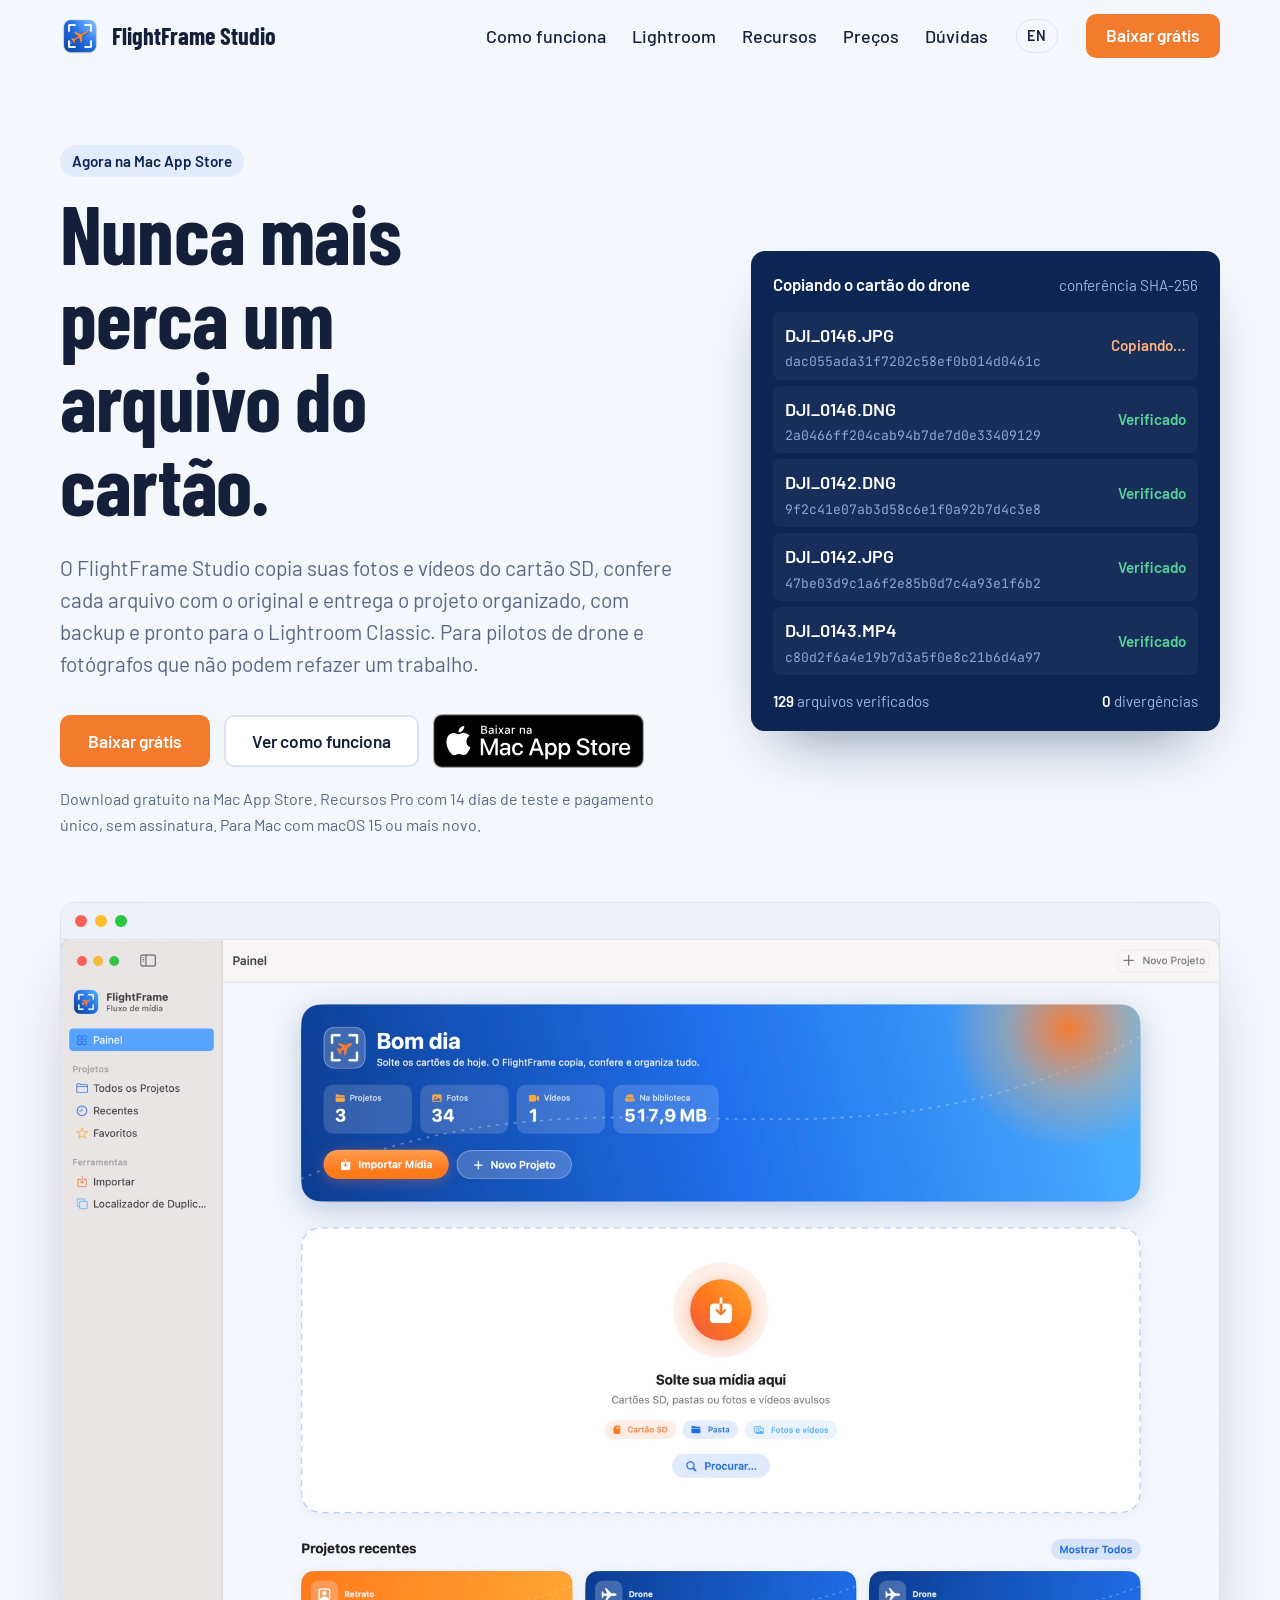
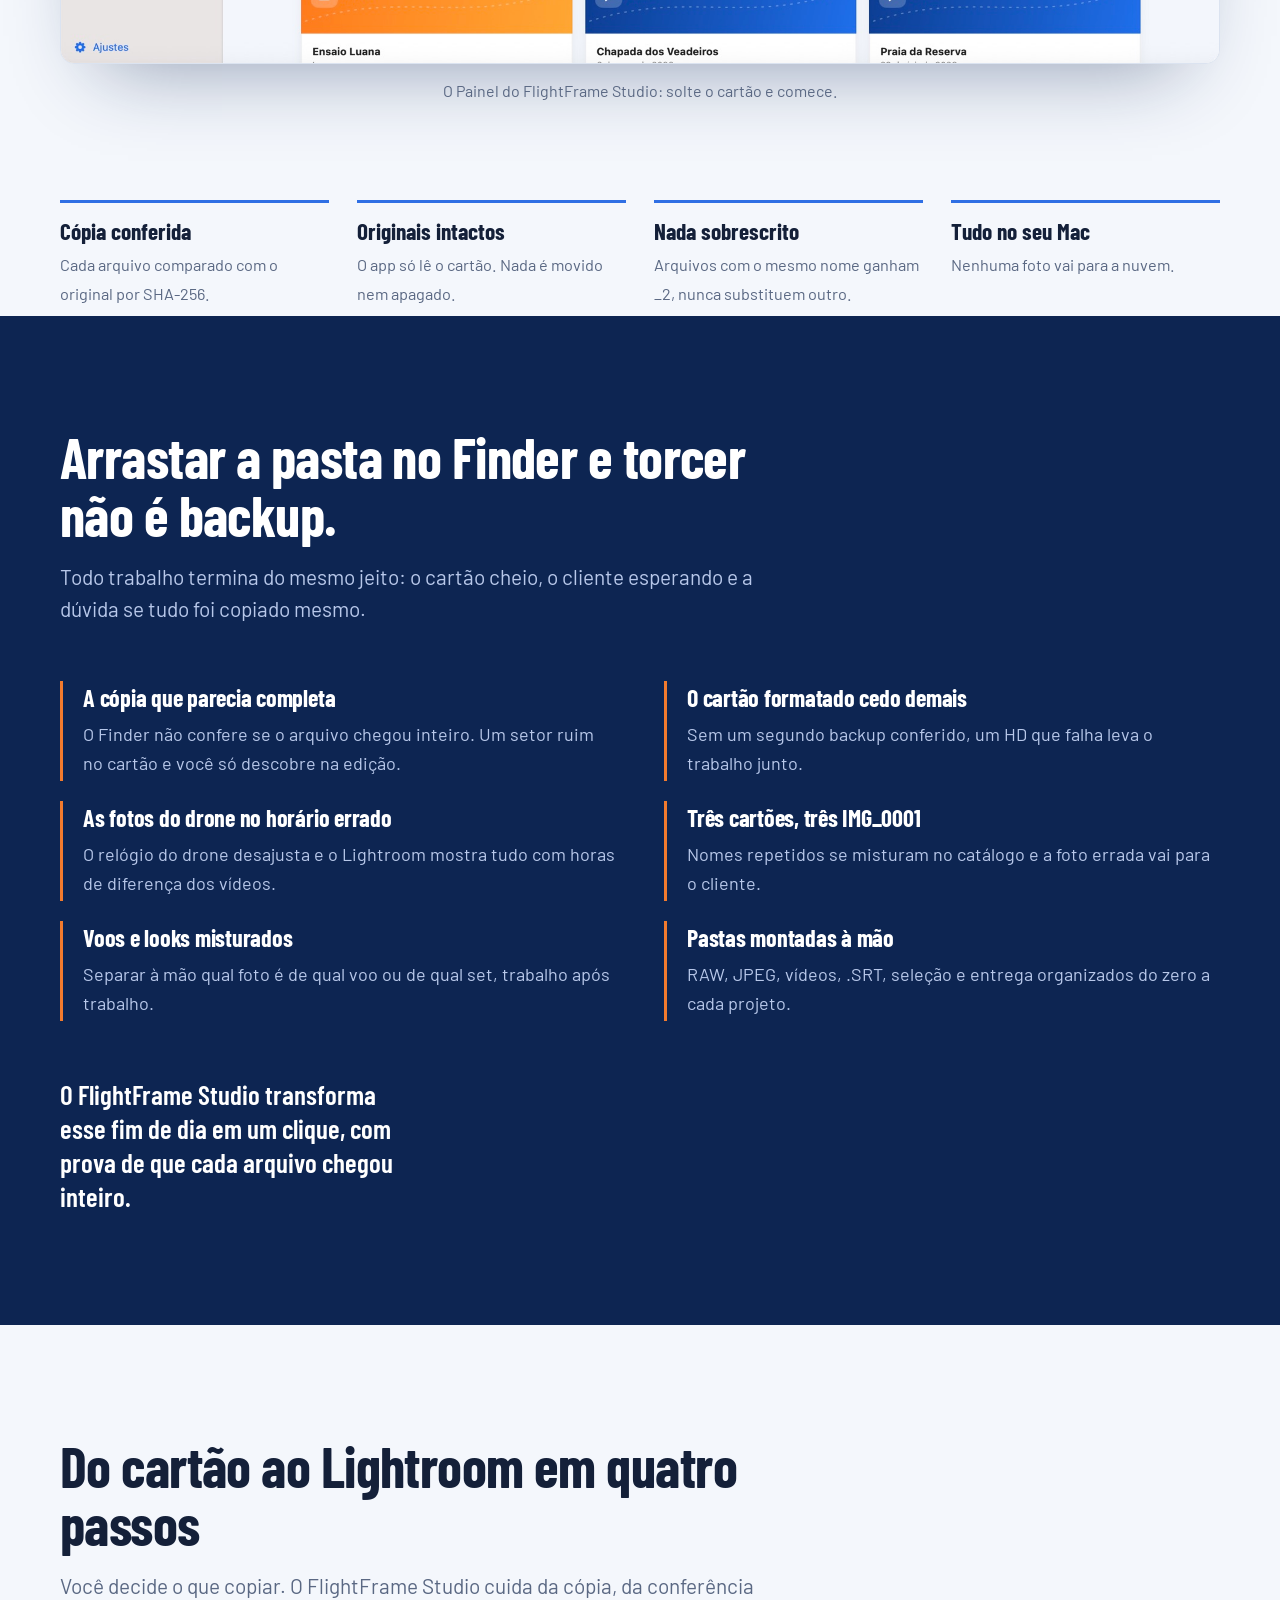
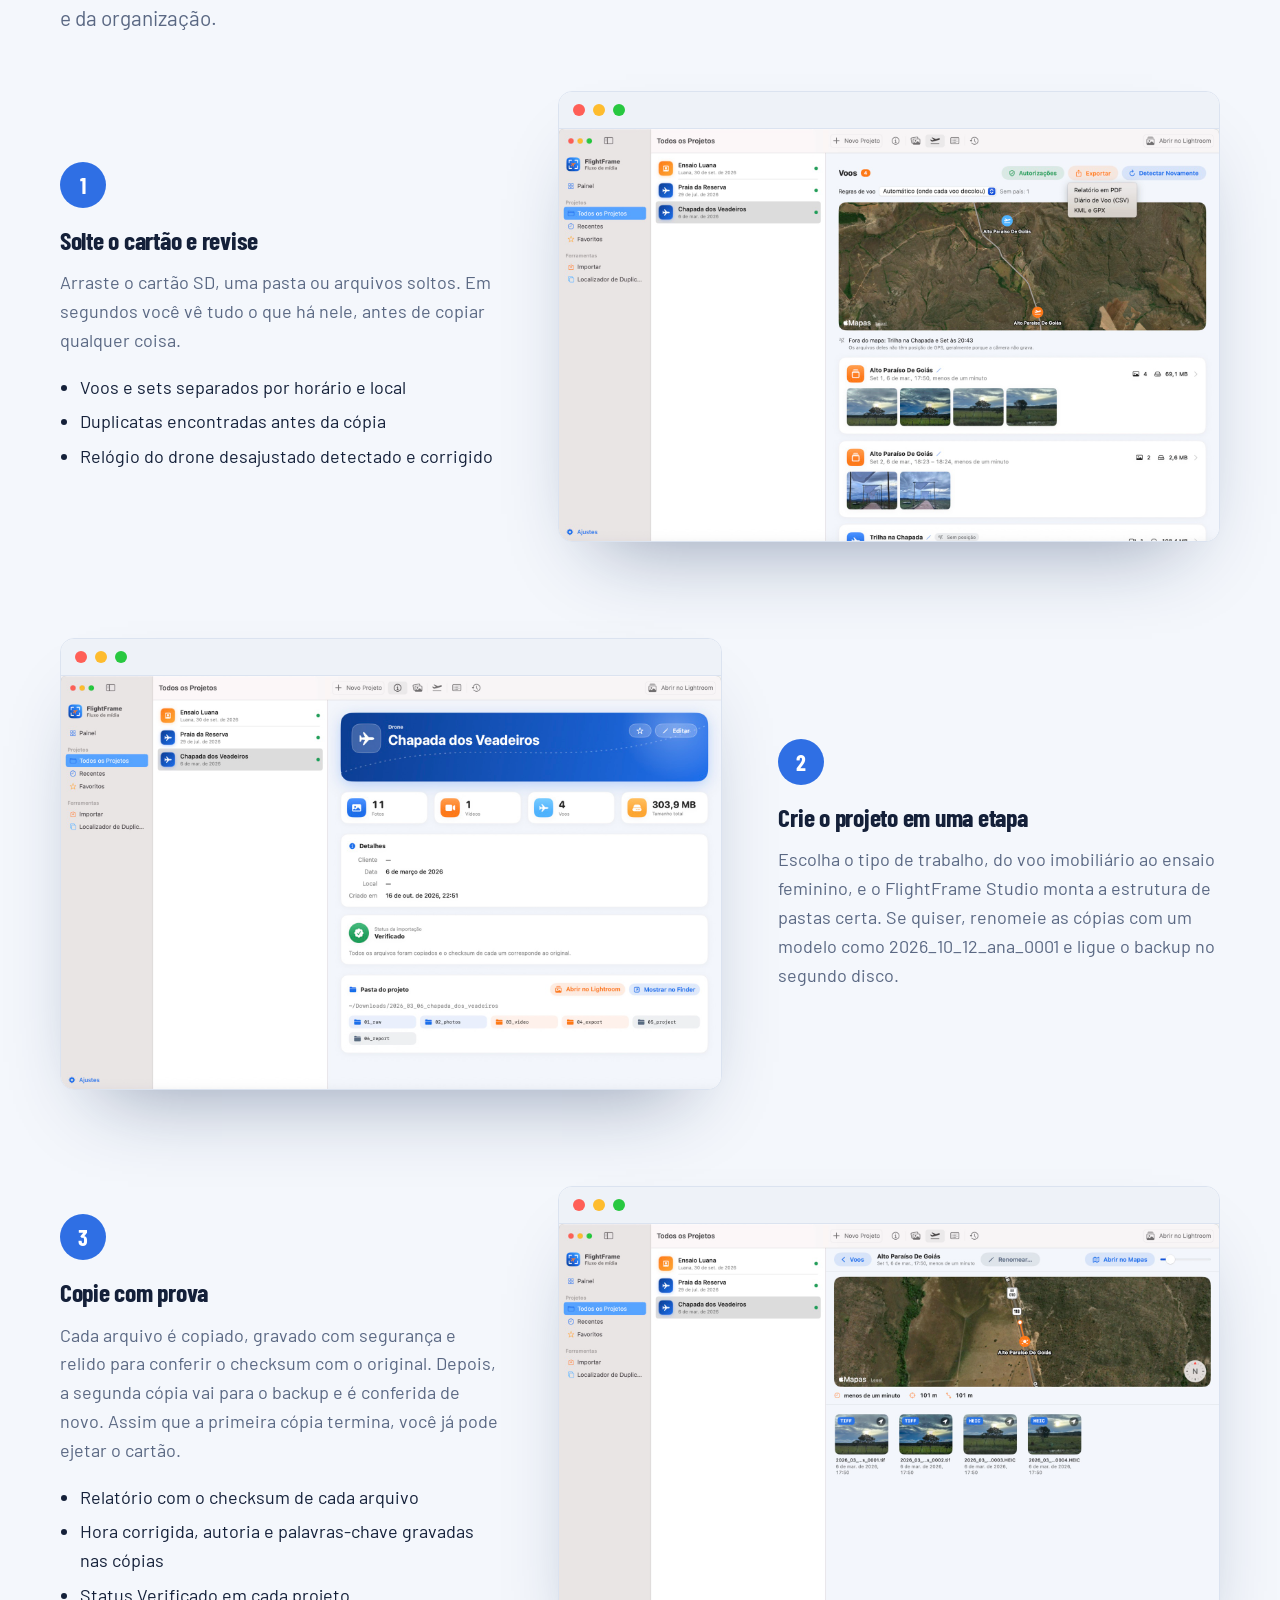
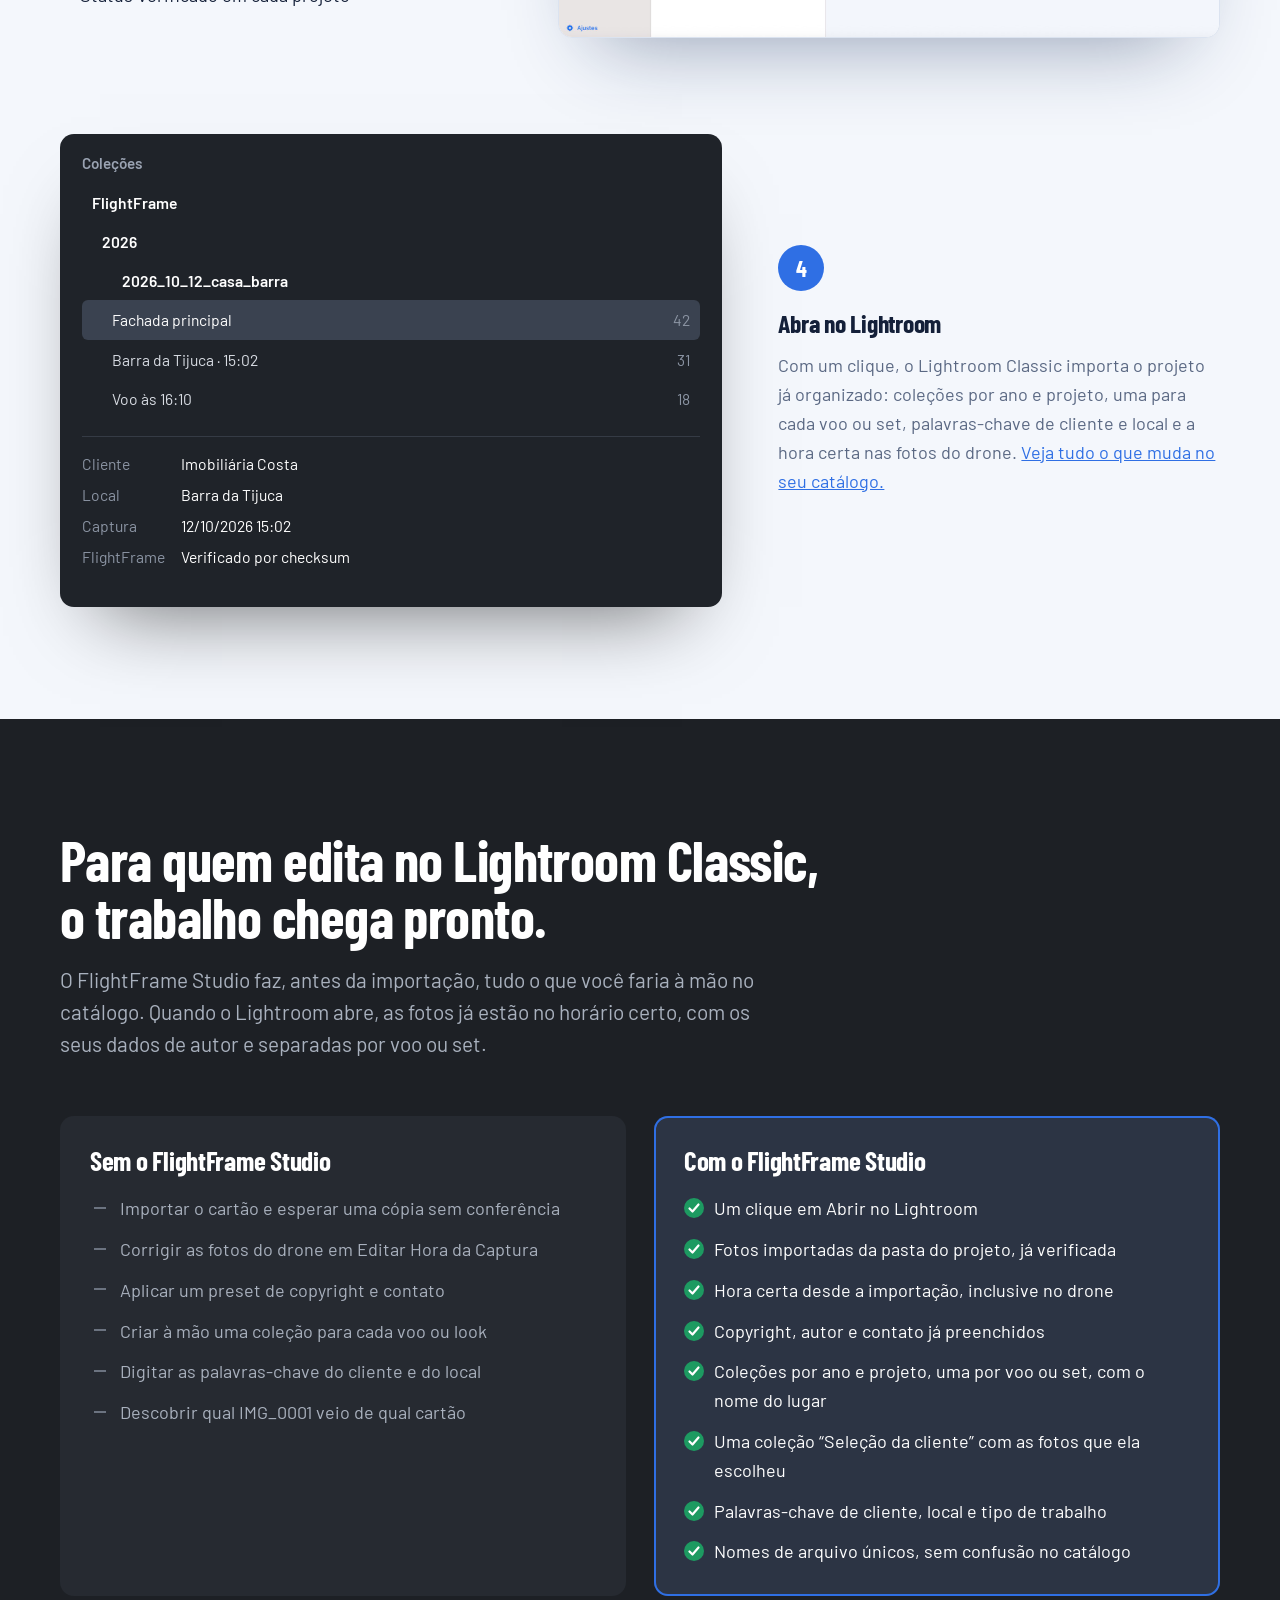
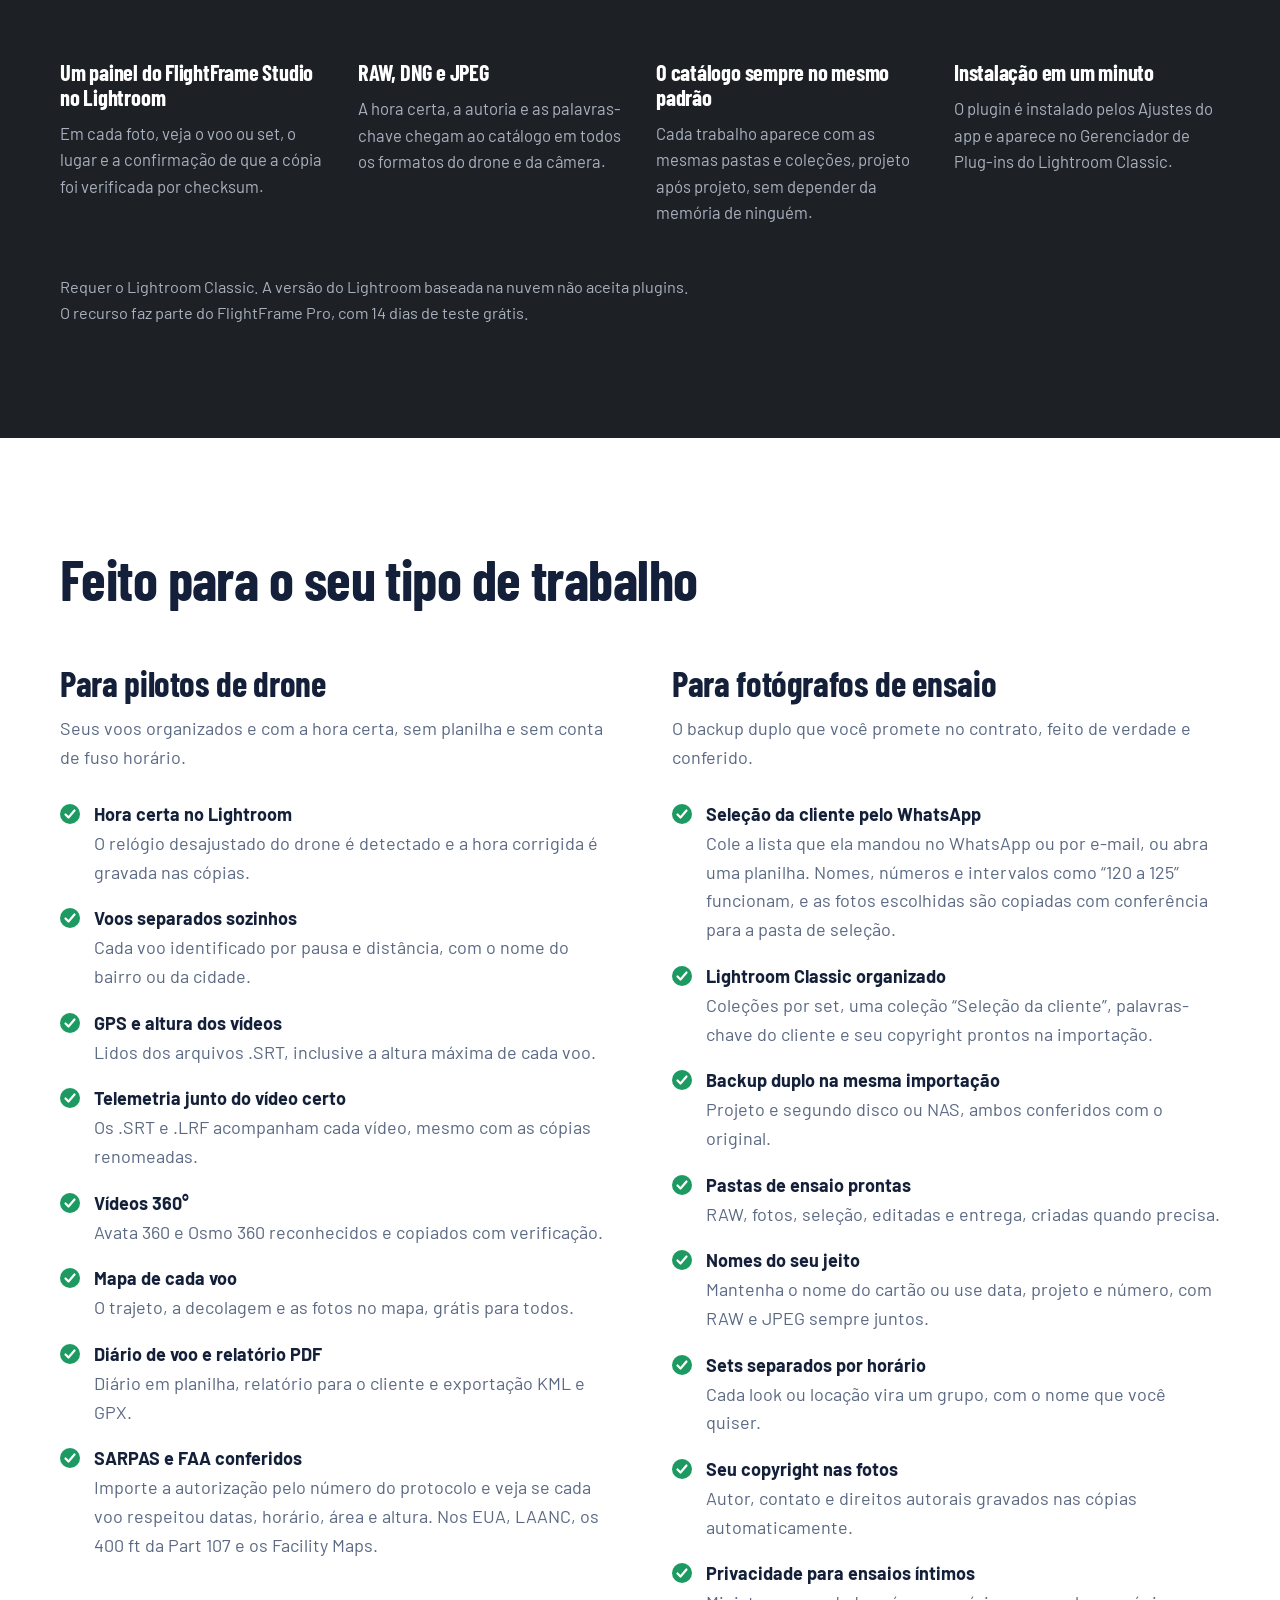
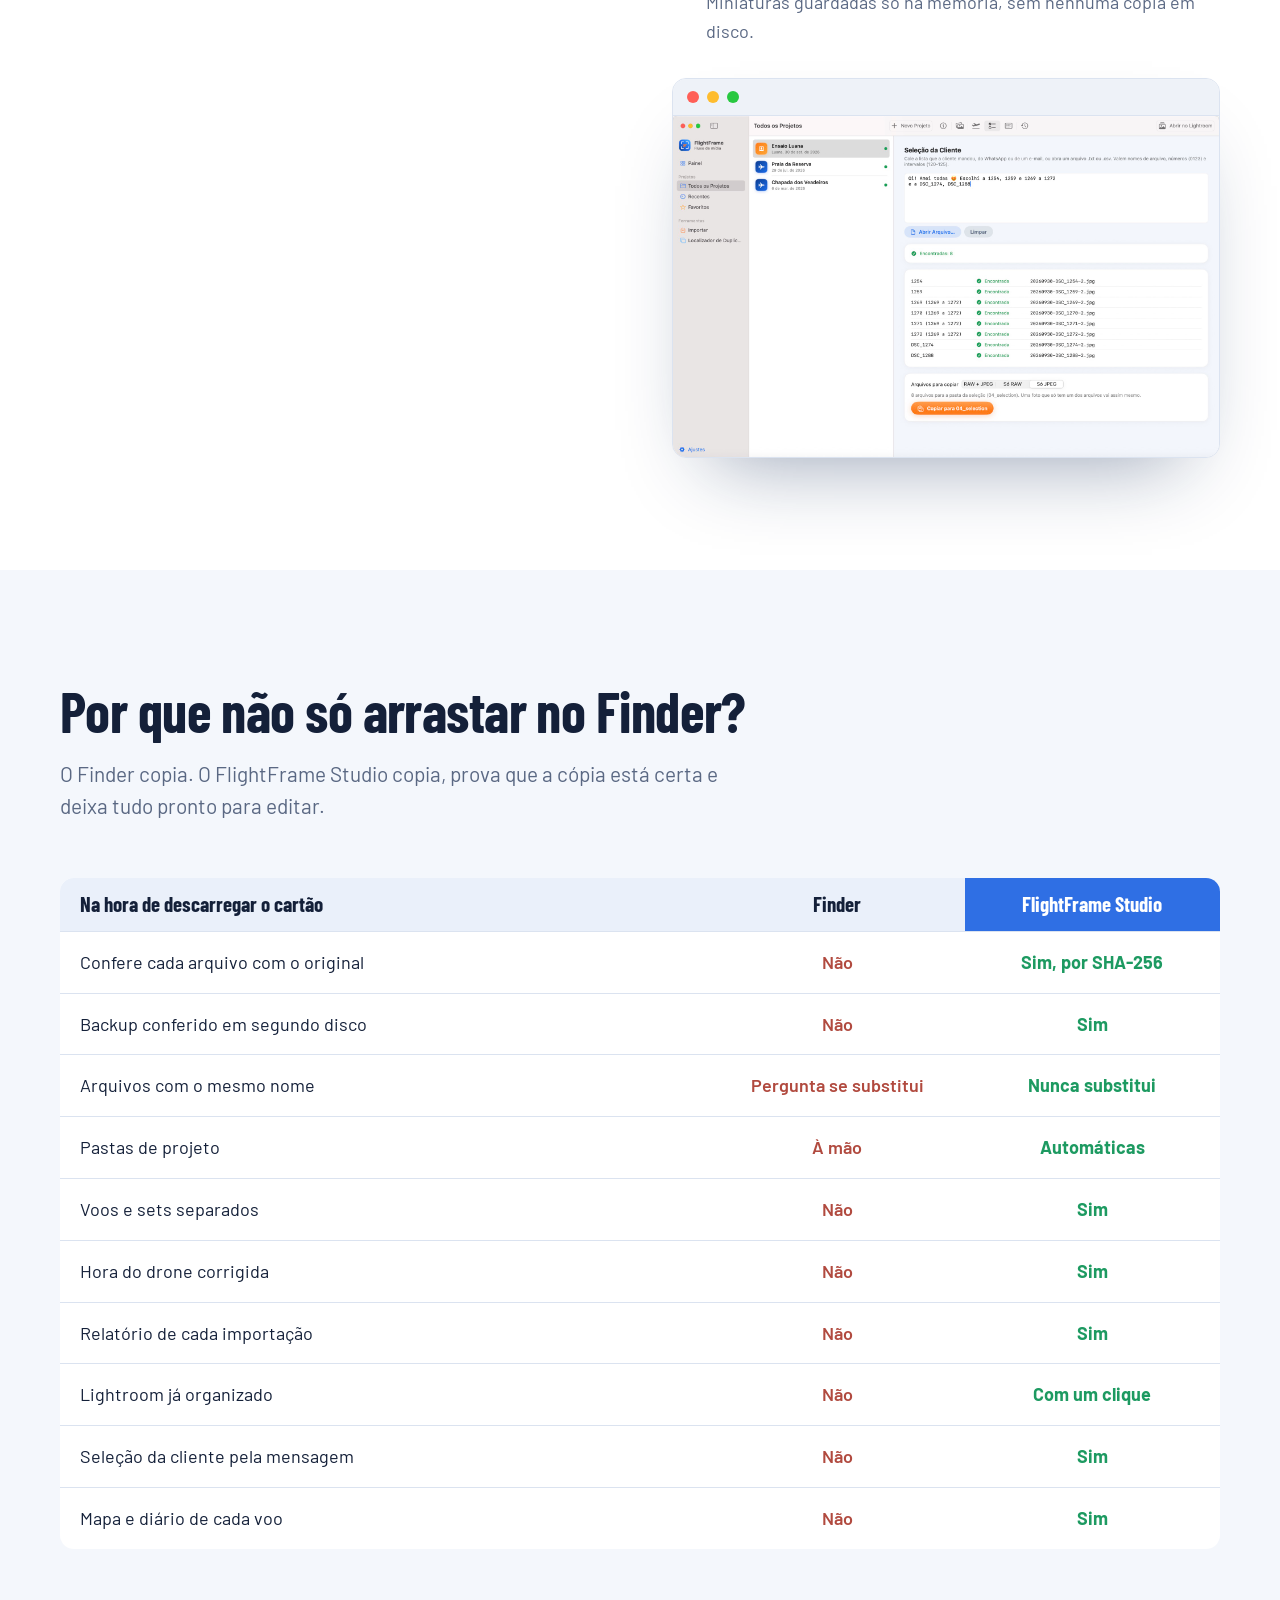
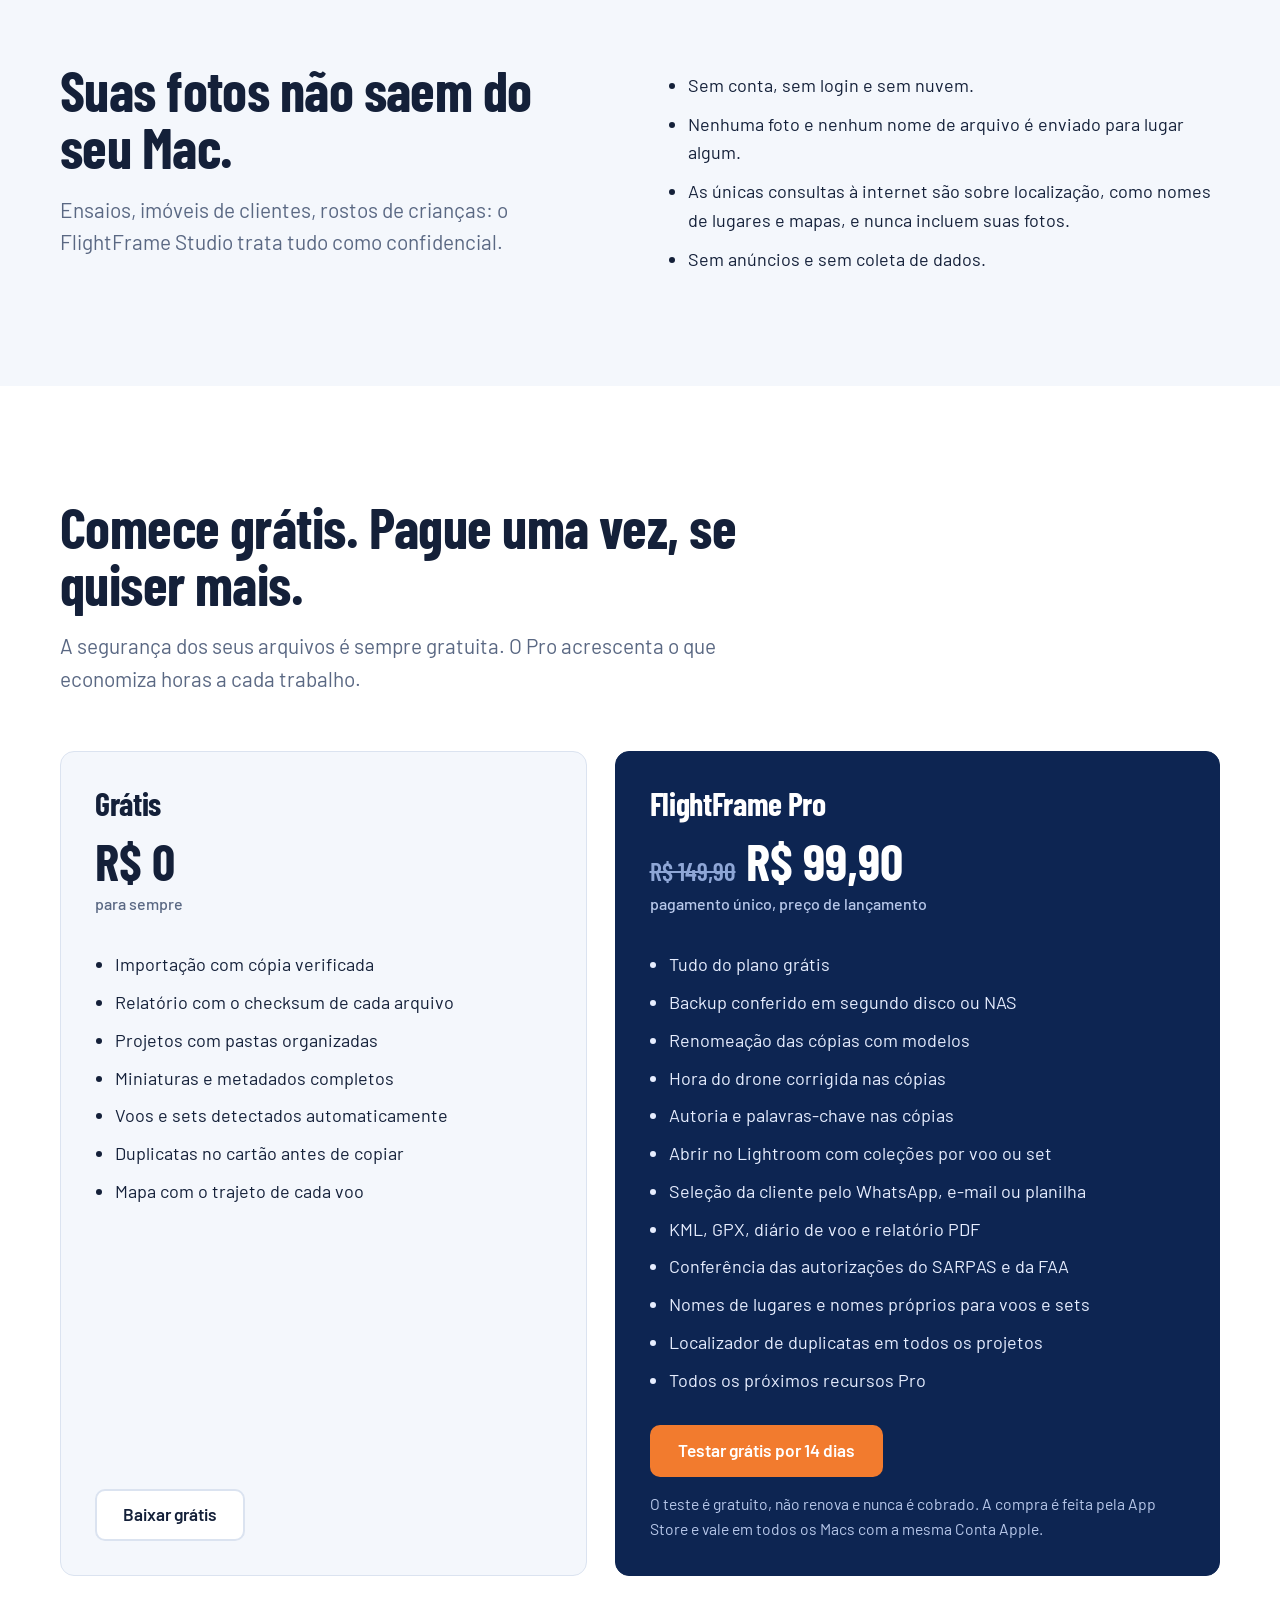
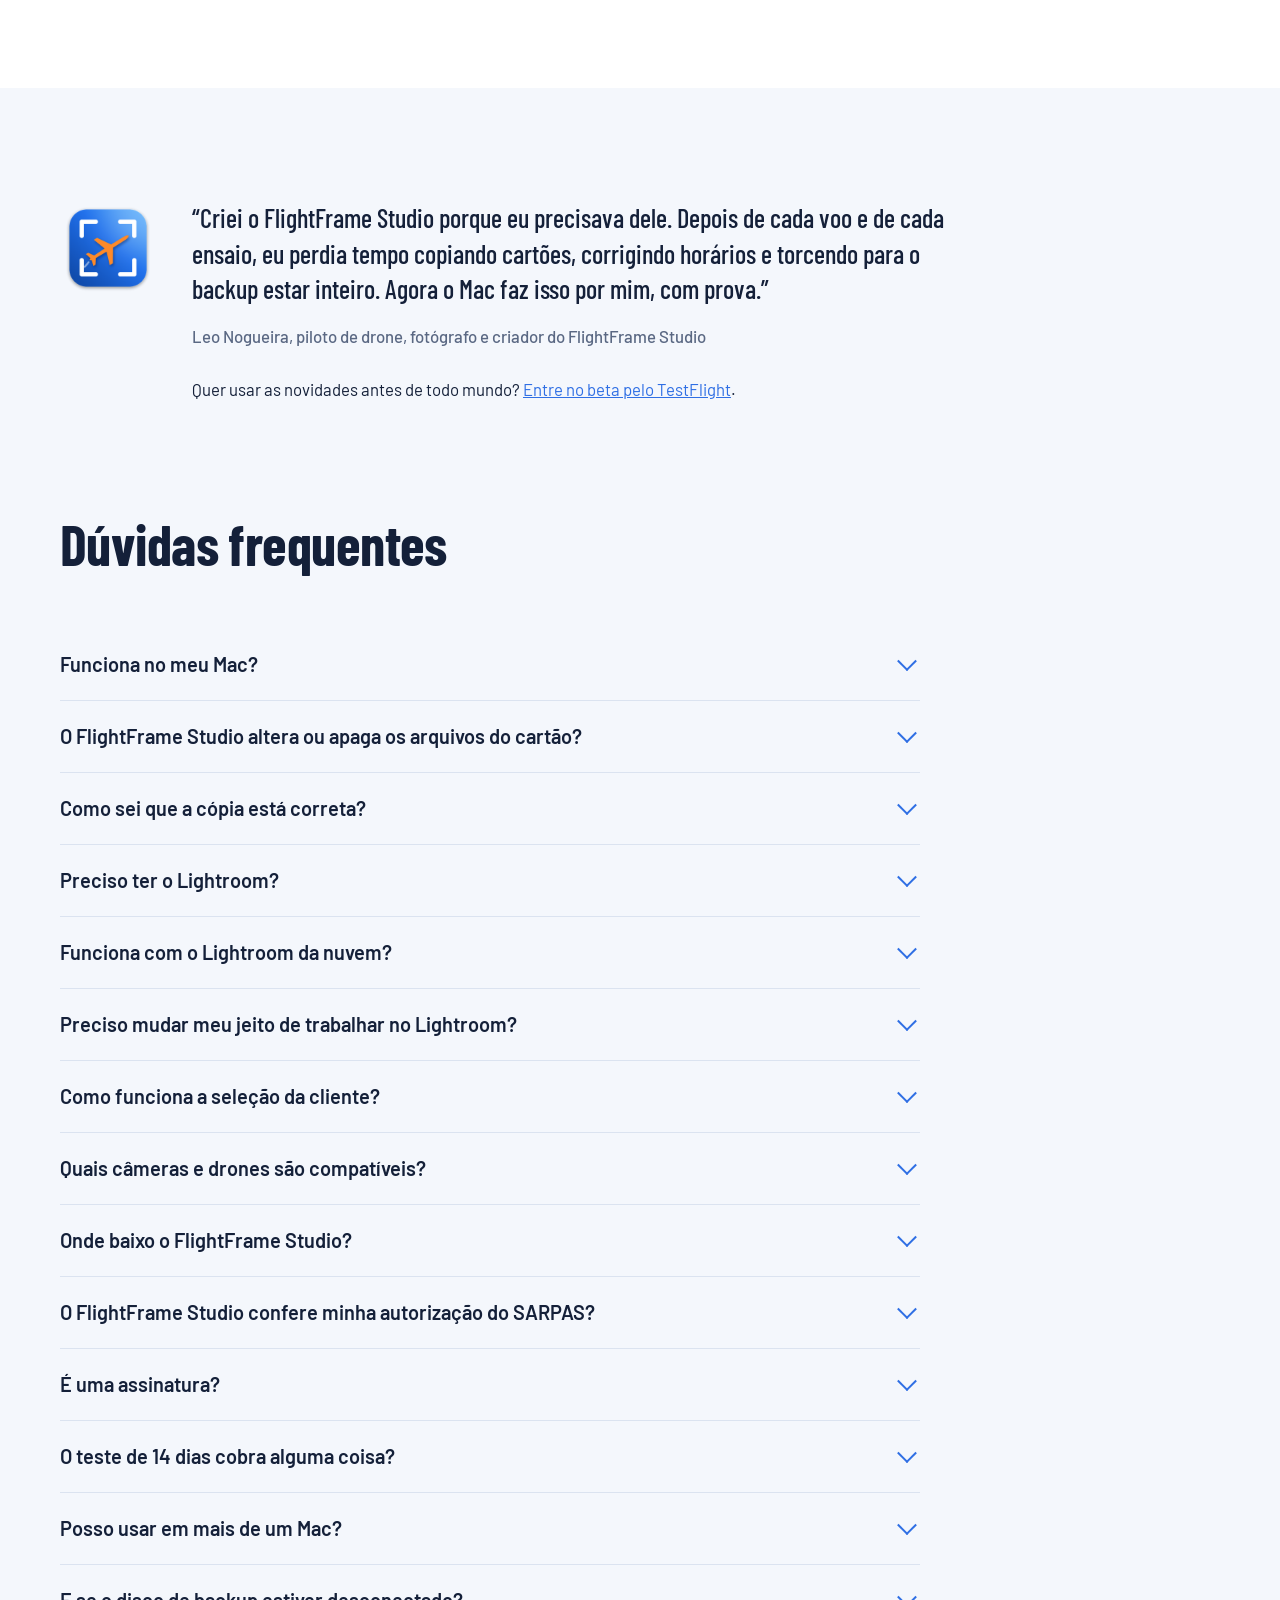
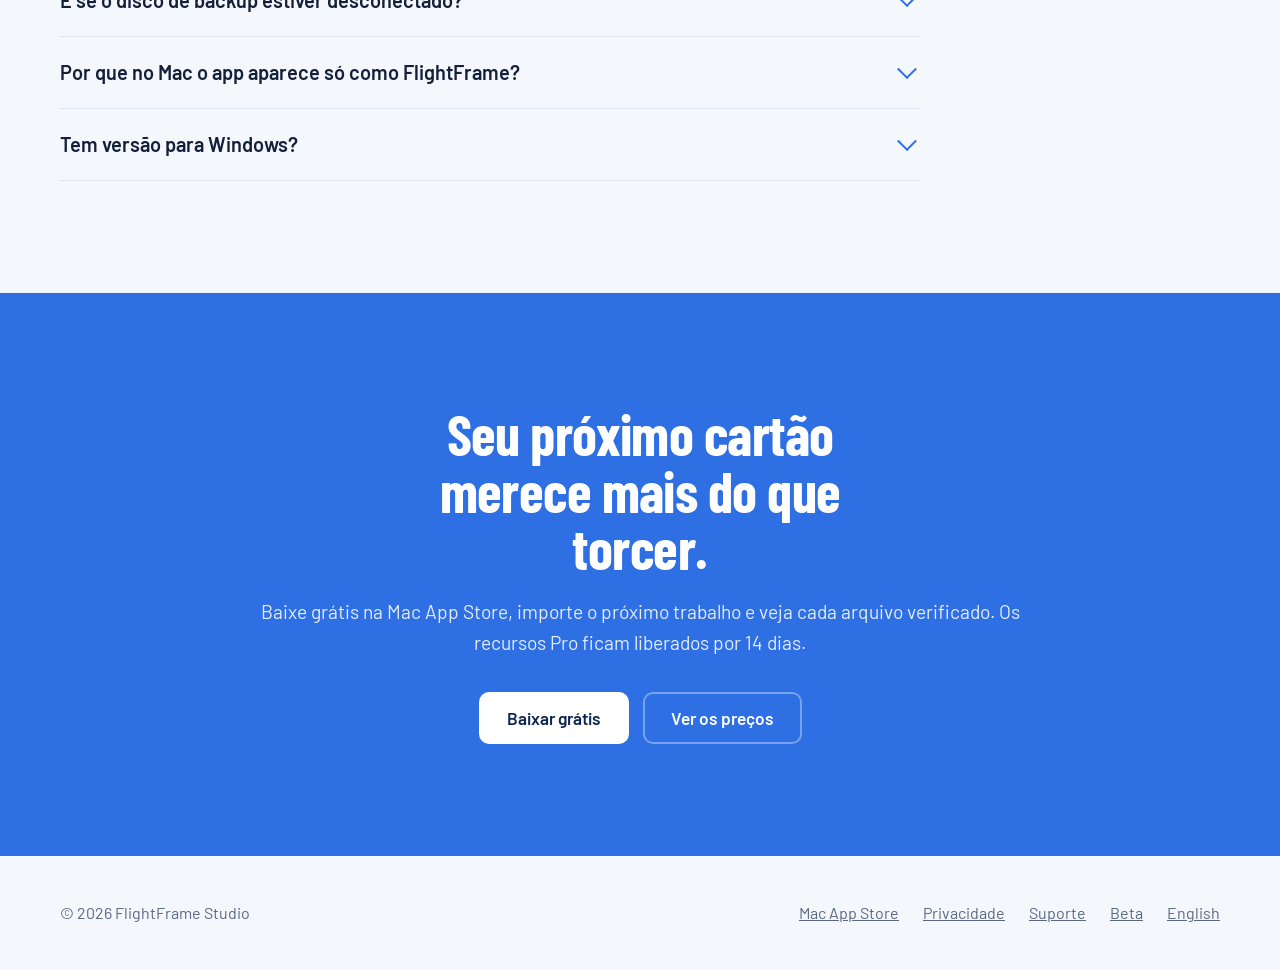
==== index.html @ f25d16b1 "Report App Store link clicks as a Google Ads conversion Co-Authored-By: Claude Opus 5.5 <noreply@ant" ====
<!doctype html>
<html lang="pt-BR">
<head>
<!-- Google tag (gtag.js) -->
<script async src="https://www.googletagmanager.com/gtag/js?id=AW-18549963218"></script>
<script>
  window.dataLayer = window.dataLayer || [];
  function gtag(){dataLayer.push(arguments);}
  gtag('js', new Date());

  gtag('config', 'AW-18549963218');
</script>
<script>
  // Google Ads conversion "App Store click - FlightFrame": any click on a Mac App Store link.
  // Navigation waits for the event (at most 1 s), so a blocked tag never breaks the link.
  document.addEventListener('click', function (event) {
    var link = event.target.closest && event.target.closest('a[href*="apps.apple.com"]');
    if (!link) return;
    var newTab = event.metaKey || event.ctrlKey || event.shiftKey || event.altKey || link.target === '_blank';
    var gone = false;
    function go() { if (!gone) { gone = true; window.location = link.href; } }
    gtag('event', 'conversion', {
      'send_to': 'AW-18549963218/HikiCJOxvbEdENLzp41F',
      'value': 1.0,
      'currency': 'BRL',
      'transport_type': 'beacon',
      'event_callback': newTab ? undefined : go
    });
    if (newTab) return;
    event.preventDefault();
    setTimeout(go, 1000);
  });
</script>
<meta charset="utf-8">
<meta name="viewport" content="width=device-width, initial-scale=1, viewport-fit=cover">
<title>FlightFrame Studio: cópia verificada do cartão SD para Mac</title>
<meta name="description" content="Copie o cartão do drone ou da câmera com cada arquivo conferido por checksum, backup em segundo disco e projeto organizado para o Lightroom. App para Mac, grátis na Mac App Store.">
<link rel="canonical" href="https://flightframe.ravendronevideos.com.br/">
<link rel="alternate" hreflang="pt-BR" href="https://flightframe.ravendronevideos.com.br/">
<link rel="alternate" hreflang="en" href="https://flightframe.ravendronevideos.com.br/en/">
<link rel="alternate" hreflang="x-default" href="https://flightframe.ravendronevideos.com.br/en/">
<link rel="icon" type="image/png" href="assets/favicon.png">
<link rel="apple-touch-icon" href="assets/apple-touch-icon.png">

<!-- Link previews (WhatsApp, Instagram, iMessage) -->
<meta property="og:type" content="website">
<meta property="og:locale" content="pt_BR">
<meta property="og:locale:alternate" content="en_US">
<meta property="og:site_name" content="FlightFrame Studio">
<meta property="og:title" content="FlightFrame Studio: do cartão ao projeto, com cada arquivo verificado">
<meta property="og:description" content="Cópia conferida por checksum, backup em segundo disco, voos e sets organizados. Agora na Mac App Store.">
<meta property="og:url" content="https://flightframe.ravendronevideos.com.br/">
<meta property="og:image" content="https://flightframe.ravendronevideos.com.br/assets/og-image.jpg">
<meta property="og:image:width" content="1200">
<meta property="og:image:height" content="630">
<meta name="twitter:card" content="summary_large_image">

<link rel="preconnect" href="https://fonts.googleapis.com">
<link rel="preconnect" href="https://fonts.gstatic.com" crossorigin>
<link href="https://fonts.googleapis.com/css2?family=Barlow+Condensed:wght@600;700&family=Barlow:wght@400;500;600&family=JetBrains+Mono:wght@400&display=swap" rel="stylesheet">
<link rel="stylesheet" href="styles.css">
<script type="application/ld+json">
{
  "@context": "https://schema.org",
  "@type": "SoftwareApplication",
  "name": "FlightFrame Studio",
  "operatingSystem": "macOS 15 ou mais novo",
  "applicationCategory": "PhotographyApplication",
  "description": "Cópia verificada do cartão SD para Mac, com backup conferido e projeto organizado para o Lightroom Classic.",
  "url": "https://flightframe.ravendronevideos.com.br/",
  "downloadUrl": "https://apps.apple.com/app/flightframe-studio/id6822035026",
  "image": "https://flightframe.ravendronevideos.com.br/assets/icon.png",
  "inLanguage": "pt-BR",
  "offers": { "@type": "Offer", "price": "0", "priceCurrency": "BRL" }
}
</script>
</head>
<body>

<header class="site-header" id="top">
  <div class="wrap">
    <a class="brand" href="#top" aria-label="FlightFrame Studio, início">
      <img src="assets/icon.png" alt="" width="40" height="40">
      <span>FlightFrame Studio</span>
    </a>
    <nav class="site-nav" aria-label="Seções">
      <a href="#como-funciona">Como funciona</a>
      <a href="#lightroom">Lightroom</a>
      <a href="#recursos">Recursos</a>
      <a href="#precos">Preços</a>
      <a href="#duvidas">Dúvidas</a>
    </nav>
    <a class="lang-link" href="en/" hreflang="en" lang="en" title="View in English">EN</a>
    <a class="btn btn-primary" href="https://apps.apple.com/app/flightframe-studio/id6822035026">Baixar grátis</a>
  </div>
</header>

<main>

  <!-- Hero -->
  <section class="hero">
    <div class="wrap">
      <div class="hero-grid">
        <div>
          <p class="eyebrow">Agora na Mac App Store</p>
          <h1>Nunca mais perca um arquivo do cartão.</h1>
          <p class="lede">O FlightFrame Studio copia suas fotos e vídeos do cartão SD, confere cada arquivo com o original e entrega o projeto organizado, com backup e pronto para o Lightroom Classic. Para pilotos de drone e fotógrafos que não podem refazer um trabalho.</p>
          <div class="hero-actions">
            <a class="btn btn-primary" href="https://apps.apple.com/app/flightframe-studio/id6822035026">Baixar grátis</a>
            <a class="btn btn-quiet" href="#como-funciona">Ver como funciona</a>
            <a class="badge-slot" href="https://apps.apple.com/app/flightframe-studio/id6822035026">
              <img src="assets/mac-app-store-badge.svg" alt="Baixar na Mac App Store" onerror="this.parentElement.hidden = true">
            </a>
          </div>
          <p class="hero-terms">Download gratuito na Mac App Store. Recursos Pro com 14 dias de teste e pagamento único, sem assinatura. Para Mac com macOS 15 ou mais novo.</p>
        </div>

        <div class="verify-log" aria-label="Exemplo de cópia verificada">
          <div class="verify-log-head">
            <strong>Copiando o cartão do drone</strong>
            <span>conferência SHA-256</span>
          </div>
          <ul class="verify-rows" id="verify-rows">
            <li><span class="file">DJI_0142.DNG</span><span class="hash">9f2c41e07ab3d58c6e1f0a92b7d4c3e8</span><span class="state ok">Verificado</span></li>
            <li><span class="file">DJI_0142.JPG</span><span class="hash">47be03d9c1a6f2e85b0d7c4a93e1f6b2</span><span class="state ok">Verificado</span></li>
            <li><span class="file">DJI_0143.MP4</span><span class="hash">c80d2f6a4e19b7d3a5f0e8c21b6d4a97</span><span class="state ok">Verificado</span></li>
            <li><span class="file">DJI_0143.SRT</span><span class="hash">1e7a9c3f5b08d2e64c1a7f9b3d5e0c28</span><span class="state ok">Verificado</span></li>
            <li><span class="file">DJI_0144.DNG</span><span class="hash">b5f3e1a8c7d2094f6e3b1a5c8d7f2e04</span><span class="state ok">Verificado</span></li>
          </ul>
          <div class="verify-foot">
            <span><b id="verify-count">128</b> arquivos verificados</span>
            <span><b>0</b> divergências</span>
          </div>
        </div>
      </div>

      <figure class="hero-shot">
        <div class="window">
          <div class="window-bar" aria-hidden="true"><i></i><i></i><i></i></div>
          <img src="assets/screen-dashboard.jpg" width="1920" height="1200" alt="Painel do FlightFrame Studio com a área para soltar o cartão e os projetos recentes verificados">
        </div>
        <figcaption class="shot-caption">O Painel do FlightFrame Studio: solte o cartão e comece.</figcaption>
      </figure>
    </div>
  </section>

  <!-- Promises -->
  <section class="promises" aria-label="Garantias">
    <div class="wrap">
      <ul class="promise-list">
        <li><strong>Cópia conferida</strong><span>Cada arquivo comparado com o original por SHA-256.</span></li>
        <li><strong>Originais intactos</strong><span>O app só lê o cartão. Nada é movido nem apagado.</span></li>
        <li><strong>Nada sobrescrito</strong><span>Arquivos com o mesmo nome ganham _2, nunca substituem outro.</span></li>
        <li><strong>Tudo no seu Mac</strong><span>Nenhuma foto vai para a nuvem.</span></li>
      </ul>
    </div>
  </section>

  <!-- Problem -->
  <section class="section problem">
    <div class="wrap">
      <div class="section-head">
        <h2>Arrastar a pasta no Finder e torcer não é backup.</h2>
        <p class="lede">Todo trabalho termina do mesmo jeito: o cartão cheio, o cliente esperando e a dúvida se tudo foi copiado mesmo.</p>
      </div>
      <div class="pain-grid">
        <div class="pain"><h3>A cópia que parecia completa</h3><p>O Finder não confere se o arquivo chegou inteiro. Um setor ruim no cartão e você só descobre na edição.</p></div>
        <div class="pain"><h3>O cartão formatado cedo demais</h3><p>Sem um segundo backup conferido, um HD que falha leva o trabalho junto.</p></div>
        <div class="pain"><h3>As fotos do drone no horário errado</h3><p>O relógio do drone desajusta e o Lightroom mostra tudo com horas de diferença dos vídeos.</p></div>
        <div class="pain"><h3>Três cartões, três IMG_0001</h3><p>Nomes repetidos se misturam no catálogo e a foto errada vai para o cliente.</p></div>
        <div class="pain"><h3>Voos e looks misturados</h3><p>Separar à mão qual foto é de qual voo ou de qual set, trabalho após trabalho.</p></div>
        <div class="pain"><h3>Pastas montadas à mão</h3><p>RAW, JPEG, vídeos, .SRT, seleção e entrega organizados do zero a cada projeto.</p></div>
      </div>
      <p class="problem-close">O FlightFrame Studio transforma esse fim de dia em um clique, com prova de que cada arquivo chegou inteiro.</p>
    </div>
  </section>

  <!-- How it works -->
  <section class="section" id="como-funciona">
    <div class="wrap">
      <div class="section-head">
        <h2>Do cartão ao Lightroom em quatro passos</h2>
        <p class="lede">Você decide o que copiar. O FlightFrame Studio cuida da cópia, da conferência e da organização.</p>
      </div>

      <div class="steps">
        <article class="step">
          <div class="step-text">
            <span class="step-num" aria-hidden="true">1</span>
            <h3>Solte o cartão e revise</h3>
            <p>Arraste o cartão SD, uma pasta ou arquivos soltos. Em segundos você vê tudo o que há nele, antes de copiar qualquer coisa.</p>
            <ul>
              <li>Voos e sets separados por horário e local</li>
              <li>Duplicatas encontradas antes da cópia</li>
              <li>Relógio do drone desajustado detectado e corrigido</li>
            </ul>
          </div>
          <div class="window">
            <div class="window-bar" aria-hidden="true"><i></i><i></i><i></i></div>
            <img src="assets/screen-flights.jpg" width="1920" height="1200" loading="lazy" alt="Os voos de um projeto de drone no mapa, cada um com o nome do lugar da decolagem">
          </div>
        </article>

        <article class="step">
          <div class="step-text">
            <span class="step-num" aria-hidden="true">2</span>
            <h3>Crie o projeto em uma etapa</h3>
            <p>Escolha o tipo de trabalho, do voo imobiliário ao ensaio feminino, e o FlightFrame Studio monta a estrutura de pastas certa. Se quiser, renomeie as cópias com um modelo como 2026_10_12_ana_0001 e ligue o backup no segundo disco.</p>
          </div>
          <div class="window">
            <div class="window-bar" aria-hidden="true"><i></i><i></i><i></i></div>
            <img src="assets/screen-project.jpg" width="1920" height="1200" loading="lazy" alt="Projeto com status Verificado e as pastas criadas pelo FlightFrame Studio">
          </div>
        </article>

        <article class="step">
          <div class="step-text">
            <span class="step-num" aria-hidden="true">3</span>
            <h3>Copie com prova</h3>
            <p>Cada arquivo é copiado, gravado com segurança e relido para conferir o checksum com o original. Depois, a segunda cópia vai para o backup e é conferida de novo. Assim que a primeira cópia termina, você já pode ejetar o cartão.</p>
            <ul>
              <li>Relatório com o checksum de cada arquivo</li>
              <li>Hora corrigida, autoria e palavras-chave gravadas nas cópias</li>
              <li>Status Verificado em cada projeto</li>
            </ul>
          </div>
          <div class="window">
            <div class="window-bar" aria-hidden="true"><i></i><i></i><i></i></div>
            <img src="assets/screen-flight.jpg" width="1920" height="1200" loading="lazy" alt="Um voo com o trajeto no mapa e as fotos verificadas tiradas nele">
          </div>
        </article>

        <article class="step">
          <div class="step-text">
            <span class="step-num" aria-hidden="true">4</span>
            <h3>Abra no Lightroom</h3>
            <p>Com um clique, o Lightroom Classic importa o projeto já organizado: coleções por ano e projeto, uma para cada voo ou set, palavras-chave de cliente e local e a hora certa nas fotos do drone. <a href="#lightroom">Veja tudo o que muda no seu catálogo.</a></p>
          </div>
          <div class="lr-panel" role="img" aria-label="Ilustração das coleções criadas no Lightroom Classic">
            <h4>Coleções</h4>
            <ul class="lr-tree">
              <li class="set">FlightFrame</li>
              <li class="set" style="padding-left:20px">2026</li>
              <li class="set" style="padding-left:40px">2026_10_12_casa_barra</li>
              <li class="col active">Fachada principal <span>42</span></li>
              <li class="col">Barra da Tijuca · 15:02 <span>31</span></li>
              <li class="col">Voo às 16:10 <span>18</span></li>
            </ul>
            <dl class="lr-meta">
              <dt>Cliente</dt><dd>Imobiliária Costa</dd>
              <dt>Local</dt><dd>Barra da Tijuca</dd>
              <dt>Captura</dt><dd>12/10/2026 15:02</dd>
              <dt>FlightFrame</dt><dd>Verificado por checksum</dd>
            </dl>
          </div>
        </article>
      </div>
    </div>
  </section>

  <!-- Lightroom Classic -->
  <section class="section lightroom" id="lightroom">
    <div class="wrap">
      <div class="section-head">
        <h2>Para quem edita no Lightroom Classic, o trabalho chega pronto.</h2>
        <p class="lede">O FlightFrame Studio faz, antes da importação, tudo o que você faria à mão no catálogo. Quando o Lightroom abre, as fotos já estão no horário certo, com os seus dados de autor e separadas por voo ou set.</p>
      </div>

      <div class="ba-grid">
        <div class="ba-col before">
          <h3>Sem o FlightFrame Studio</h3>
          <ul>
            <li>Importar o cartão e esperar uma cópia sem conferência</li>
            <li>Corrigir as fotos do drone em Editar Hora da Captura</li>
            <li>Aplicar um preset de copyright e contato</li>
            <li>Criar à mão uma coleção para cada voo ou look</li>
            <li>Digitar as palavras-chave do cliente e do local</li>
            <li>Descobrir qual IMG_0001 veio de qual cartão</li>
          </ul>
        </div>
        <div class="ba-col after">
          <h3>Com o FlightFrame Studio</h3>
          <ul>
            <li>Um clique em Abrir no Lightroom</li>
            <li>Fotos importadas da pasta do projeto, já verificada</li>
            <li>Hora certa desde a importação, inclusive no drone</li>
            <li>Copyright, autor e contato já preenchidos</li>
            <li>Coleções por ano e projeto, uma por voo ou set, com o nome do lugar</li>
            <li>Uma coleção “Seleção da cliente” com as fotos que ela escolheu</li>
            <li>Palavras-chave de cliente, local e tipo de trabalho</li>
            <li>Nomes de arquivo únicos, sem confusão no catálogo</li>
          </ul>
        </div>
      </div>

      <div class="lr-benefits">
        <div>
          <h3>Um painel do FlightFrame Studio no Lightroom</h3>
          <p>Em cada foto, veja o voo ou set, o lugar e a confirmação de que a cópia foi verificada por checksum.</p>
        </div>
        <div>
          <h3>RAW, DNG e JPEG</h3>
          <p>A hora certa, a autoria e as palavras-chave chegam ao catálogo em todos os formatos do drone e da câmera.</p>
        </div>
        <div>
          <h3>O catálogo sempre no mesmo padrão</h3>
          <p>Cada trabalho aparece com as mesmas pastas e coleções, projeto após projeto, sem depender da memória de ninguém.</p>
        </div>
        <div>
          <h3>Instalação em um minuto</h3>
          <p>O plugin é instalado pelos Ajustes do app e aparece no Gerenciador de Plug-ins do Lightroom Classic.</p>
        </div>
      </div>
      <p class="lr-note">Requer o Lightroom Classic. A versão do Lightroom baseada na nuvem não aceita plugins. O recurso faz parte do FlightFrame Pro, com 14 dias de teste grátis.</p>
    </div>
  </section>

  <!-- Audiences -->
  <section class="section audiences" id="recursos">
    <div class="wrap">
      <div class="section-head">
        <h2>Feito para o seu tipo de trabalho</h2>
      </div>
      <div class="aud-grid">
        <div class="aud">
          <h3>Para pilotos de drone</h3>
          <p>Seus voos organizados e com a hora certa, sem planilha e sem conta de fuso horário.</p>
          <ul class="benefits">
            <li><strong>Hora certa no Lightroom</strong><span>O relógio desajustado do drone é detectado e a hora corrigida é gravada nas cópias.</span></li>
            <li><strong>Voos separados sozinhos</strong><span>Cada voo identificado por pausa e distância, com o nome do bairro ou da cidade.</span></li>
            <li><strong>GPS e altura dos vídeos</strong><span>Lidos dos arquivos .SRT, inclusive a altura máxima de cada voo.</span></li>
            <li><strong>Telemetria junto do vídeo certo</strong><span>Os .SRT e .LRF acompanham cada vídeo, mesmo com as cópias renomeadas.</span></li>
            <li><strong>Vídeos 360°</strong><span>Avata 360 e Osmo 360 reconhecidos e copiados com verificação.</span></li>
            <li><strong>Mapa de cada voo</strong><span>O trajeto, a decolagem e as fotos no mapa, grátis para todos.</span></li>
            <li><strong>Diário de voo e relatório PDF</strong><span>Diário em planilha, relatório para o cliente e exportação KML e GPX.</span></li>
            <li><strong>SARPAS e FAA conferidos</strong><span>Importe a autorização pelo número do protocolo e veja se cada voo respeitou datas, horário, área e altura. Nos EUA, LAANC, os 400 ft da Part 107 e os Facility Maps.</span></li>
          </ul>
        </div>
        <div class="aud">
          <h3>Para fotógrafos de ensaio</h3>
          <p>O backup duplo que você promete no contrato, feito de verdade e conferido.</p>
          <ul class="benefits">
            <li><strong>Seleção da cliente pelo WhatsApp</strong><span>Cole a lista que ela mandou no WhatsApp ou por e-mail, ou abra uma planilha. Nomes, números e intervalos como “120 a 125” funcionam, e as fotos escolhidas são copiadas com conferência para a pasta de seleção.</span></li>
            <li><strong>Lightroom Classic organizado</strong><span>Coleções por set, uma coleção “Seleção da cliente”, palavras-chave do cliente e seu copyright prontos na importação.</span></li>
            <li><strong>Backup duplo na mesma importação</strong><span>Projeto e segundo disco ou NAS, ambos conferidos com o original.</span></li>
            <li><strong>Pastas de ensaio prontas</strong><span>RAW, fotos, seleção, editadas e entrega, criadas quando precisa.</span></li>
            <li><strong>Nomes do seu jeito</strong><span>Mantenha o nome do cartão ou use data, projeto e número, com RAW e JPEG sempre juntos.</span></li>
            <li><strong>Sets separados por horário</strong><span>Cada look ou locação vira um grupo, com o nome que você quiser.</span></li>
            <li><strong>Seu copyright nas fotos</strong><span>Autor, contato e direitos autorais gravados nas cópias automaticamente.</span></li>
            <li><strong>Privacidade para ensaios íntimos</strong><span>Miniaturas guardadas só na memória, sem nenhuma cópia em disco.</span></li>
          </ul>
          <div class="window aud-shot">
            <div class="window-bar" aria-hidden="true"><i></i><i></i><i></i></div>
            <img src="assets/screen-selection.jpg" width="1920" height="1200" loading="lazy" alt="Seleção da cliente com a lista colada do WhatsApp e as fotos encontradas no ensaio">
          </div>
        </div>
      </div>
    </div>
  </section>

  <!-- Comparison -->
  <section class="section">
    <div class="wrap">
      <div class="section-head">
        <h2>Por que não só arrastar no Finder?</h2>
        <p class="lede">O Finder copia. O FlightFrame Studio copia, prova que a cópia está certa e deixa tudo pronto para editar.</p>
      </div>
      <div class="compare-wrap">
        <table class="compare">
          <thead>
            <tr><th scope="col">Na hora de descarregar o cartão</th><th scope="col">Finder</th><th scope="col">FlightFrame Studio</th></tr>
          </thead>
          <tbody>
            <tr><td>Confere cada arquivo com o original</td><td class="no">Não</td><td class="yes">Sim, por SHA-256</td></tr>
            <tr><td>Backup conferido em segundo disco</td><td class="no">Não</td><td class="yes">Sim</td></tr>
            <tr><td>Arquivos com o mesmo nome</td><td class="no">Pergunta se substitui</td><td class="yes">Nunca substitui</td></tr>
            <tr><td>Pastas de projeto</td><td class="no">À mão</td><td class="yes">Automáticas</td></tr>
            <tr><td>Voos e sets separados</td><td class="no">Não</td><td class="yes">Sim</td></tr>
            <tr><td>Hora do drone corrigida</td><td class="no">Não</td><td class="yes">Sim</td></tr>
            <tr><td>Relatório de cada importação</td><td class="no">Não</td><td class="yes">Sim</td></tr>
            <tr><td>Lightroom já organizado</td><td class="no">Não</td><td class="yes">Com um clique</td></tr>
            <tr><td>Seleção da cliente pela mensagem</td><td class="no">Não</td><td class="yes">Sim</td></tr>
            <tr><td>Mapa e diário de cada voo</td><td class="no">Não</td><td class="yes">Sim</td></tr>
          </tbody>
        </table>
      </div>
    </div>
  </section>

  <!-- Privacy -->
  <section class="section" style="padding-top:0">
    <div class="wrap privacy-band">
      <div>
        <h2>Suas fotos não saem do seu Mac.</h2>
        <p class="lede" style="margin-top:18px">Ensaios, imóveis de clientes, rostos de crianças: o FlightFrame Studio trata tudo como confidencial.</p>
      </div>
      <ul>
        <li>Sem conta, sem login e sem nuvem.</li>
        <li>Nenhuma foto e nenhum nome de arquivo é enviado para lugar algum.</li>
        <li>As únicas consultas à internet são sobre localização, como nomes de lugares e mapas, e nunca incluem suas fotos.</li>
        <li>Sem anúncios e sem coleta de dados.</li>
      </ul>
    </div>
  </section>

  <!-- Pricing -->
  <section class="section pricing" id="precos">
    <div class="wrap">
      <div class="section-head">
        <h2>Comece grátis. Pague uma vez, se quiser mais.</h2>
        <p class="lede">A segurança dos seus arquivos é sempre gratuita. O Pro acrescenta o que economiza horas a cada trabalho.</p>
      </div>
      <div class="plans">
        <div class="plan">
          <h3>Grátis</h3>
          <p class="price">R$ 0<small>para sempre</small></p>
          <ul>
            <li>Importação com cópia verificada</li>
            <li>Relatório com o checksum de cada arquivo</li>
            <li>Projetos com pastas organizadas</li>
            <li>Miniaturas e metadados completos</li>
            <li>Voos e sets detectados automaticamente</li>
            <li>Duplicatas no cartão antes de copiar</li>
            <li>Mapa com o trajeto de cada voo</li>
          </ul>
          <a class="btn btn-quiet" href="https://apps.apple.com/app/flightframe-studio/id6822035026">Baixar grátis</a>
        </div>
        <div class="plan pro">
          <h3>FlightFrame Pro</h3>
          <p class="price"><s>R$ 149,90</s>R$ 99,90<small>pagamento único, preço de lançamento</small></p>
          <ul>
            <li>Tudo do plano grátis</li>
            <li>Backup conferido em segundo disco ou NAS</li>
            <li>Renomeação das cópias com modelos</li>
            <li>Hora do drone corrigida nas cópias</li>
            <li>Autoria e palavras-chave nas cópias</li>
            <li>Abrir no Lightroom com coleções por voo ou set</li>
            <li>Seleção da cliente pelo WhatsApp, e-mail ou planilha</li>
            <li>KML, GPX, diário de voo e relatório PDF</li>
            <li>Conferência das autorizações do SARPAS e da FAA</li>
            <li>Nomes de lugares e nomes próprios para voos e sets</li>
            <li>Localizador de duplicatas em todos os projetos</li>
            <li>Todos os próximos recursos Pro</li>
          </ul>
          <a class="btn btn-primary" href="https://apps.apple.com/app/flightframe-studio/id6822035026">Testar grátis por 14 dias</a>
          <p class="plan-note">O teste é gratuito, não renova e nunca é cobrado. A compra é feita pela App Store e vale em todos os Macs com a mesma Conta Apple.</p>
        </div>
      </div>
    </div>
  </section>

  <!-- Maker -->
  <section class="section">
    <div class="wrap">
      <div class="maker">
        <img src="assets/icon.png" alt="" width="96" height="96">
        <div>
          <blockquote>“Criei o FlightFrame Studio porque eu precisava dele. Depois de cada voo e de cada ensaio, eu perdia tempo copiando cartões, corrigindo horários e torcendo para o backup estar inteiro. Agora o Mac faz isso por mim, com prova.”</blockquote>
          <cite>Leo Nogueira, piloto de drone, fotógrafo e criador do FlightFrame Studio</cite>
          <p class="beta">Quer usar as novidades antes de todo mundo? <a href="https://testflight.apple.com/join/Wz2NuCgx">Entre no beta pelo TestFlight</a>.</p>
        </div>
      </div>
    </div>
  </section>

  <!-- FAQ -->
  <section class="section" id="duvidas" style="padding-top:0">
    <div class="wrap">
      <div class="section-head"><h2>Dúvidas frequentes</h2></div>
      <div class="faq">
        <details><summary>Funciona no meu Mac?</summary><p>Sim, se ele tiver o macOS 15 (Sequoia) ou mais novo. O FlightFrame Studio funciona em Macs com processador Intel e com Apple Silicon.</p></details>
        <details><summary>O FlightFrame Studio altera ou apaga os arquivos do cartão?</summary><p>Nunca. O app só lê o cartão. As correções de horário e de autoria vão para as cópias, e só depois de elas serem conferidas com o original.</p></details>
        <details><summary>Como sei que a cópia está correta?</summary><p>Cada arquivo é relido depois de gravado e comparado com o original pelo checksum SHA-256, o mesmo tipo de conferência usado em backups profissionais. O relatório de cada importação lista todos os checksums.</p></details>
        <details><summary>Preciso ter o Lightroom?</summary><p>Não. O FlightFrame Studio organiza tudo em pastas que funcionam com qualquer editor. Quem usa o Lightroom Classic ganha o botão Abrir no Lightroom, com coleções, palavras-chave e autoria prontas.</p></details>
        <details><summary>Funciona com o Lightroom da nuvem?</summary><p>A integração com um clique é só para o Lightroom Classic, porque a versão baseada na nuvem não aceita plugins. As pastas organizadas e a hora corrigida nas cópias continuam valendo para qualquer editor.</p></details>
        <details><summary>Preciso mudar meu jeito de trabalhar no Lightroom?</summary><p>Não. O FlightFrame Studio entrega as fotos ao seu catálogo de sempre, com as coleções e os metadados já prontos. Seus presets e sua forma de editar continuam os mesmos.</p></details>
        <details><summary>Como funciona a seleção da cliente?</summary><p>Copie a lista que a cliente mandou no WhatsApp ou por e-mail e cole na aba Seleção do ensaio, ou abra um arquivo .txt ou .csv. O FlightFrame Studio encontra cada foto pelo nome ou pelo número, mesmo depois de renomeada ou exportada, avisa o que não encontrou e copia as escolhidas, conferidas, para a pasta de seleção. No Lightroom Classic, elas aparecem na coleção “Seleção da cliente”.</p></details>
        <details><summary>Quais câmeras e drones são compatíveis?</summary><p>Drones DJI, inclusive os arquivos .SRT de telemetria e os vídeos 360°, e os formatos RAW que o macOS reconhece, como DNG, NEF, CR3 e ARW, além de JPEG, HEIC e vídeos MP4 e MOV.</p></details>
        <details><summary>Onde baixo o FlightFrame Studio?</summary><p>Na <a href="https://apps.apple.com/app/flightframe-studio/id6822035026">Mac App Store</a>, de graça. As atualizações chegam pela App Store, como em qualquer app do Mac.</p></details>
        <details><summary>O FlightFrame Studio confere minha autorização do SARPAS?</summary><p>Sim, de forma informativa. Você importa a autorização pelo número do protocolo, e o app compara cada voo com as datas, o horário, a área, a altura e a aeronave autorizados. A consulta envia só o número do protocolo, e a responsabilidade pelo voo continua sendo do piloto.</p></details>
        <details><summary>É uma assinatura?</summary><p>Não. O download é grátis, e o FlightFrame Pro é uma compra única pela App Store, com as atualizações incluídas.</p></details>
        <details><summary>O teste de 14 dias cobra alguma coisa?</summary><p>Não. O teste é gratuito, não renova sozinho e nunca é cobrado. Quando termina, os recursos Pro voltam a ficar bloqueados, e seus projetos e arquivos continuam intactos.</p></details>
        <details><summary>Posso usar em mais de um Mac?</summary><p>Sim. A compra fica na sua Conta Apple. Em outro Mac, é só baixar o app e tocar em Restaurar Compras.</p></details>
        <details><summary>E se o disco de backup estiver desconectado?</summary><p>A cópia do projeto acontece normalmente, e o FlightFrame Studio avisa que o backup ficou pendente. Depois, um clique refaz só o que faltou.</p></details>
        <details><summary>Por que no Mac o app aparece só como FlightFrame?</summary><p>FlightFrame Studio é o nome na App Store. Depois de instalado, o app aparece com o nome curto, FlightFrame, no Launchpad e na barra de menus.</p></details>
        <details><summary>Tem versão para Windows?</summary><p>Não. O FlightFrame Studio é um app nativo para Mac.</p></details>
      </div>
    </div>
  </section>

  <!-- Final CTA -->
  <section class="section final">
    <div class="wrap">
      <h2>Seu próximo cartão merece mais do que torcer.</h2>
      <p>Baixe grátis na Mac App Store, importe o próximo trabalho e veja cada arquivo verificado. Os recursos Pro ficam liberados por 14 dias.</p>
      <div class="hero-actions">
        <a class="btn btn-primary" href="https://apps.apple.com/app/flightframe-studio/id6822035026">Baixar grátis</a>
        <a class="btn btn-on-dark" href="#precos">Ver os preços</a>
      </div>
    </div>
  </section>

</main>

<footer class="site-footer">
  <div class="wrap">
    <span>© 2026 FlightFrame Studio</span>
    <nav aria-label="Rodapé">
      <a href="https://apps.apple.com/app/flightframe-studio/id6822035026">Mac App Store</a>
      <a href="privacy.html">Privacidade</a>
      <a href="support.html">Suporte</a>
      <a href="https://testflight.apple.com/join/Wz2NuCgx">Beta</a>
      <a href="en/" hreflang="en" lang="en">English</a>
    </nav>
  </div>
</footer>

<script>
  // Header border once the page scrolls.
  const header = document.querySelector('.site-header');
  const onScroll = () => header.classList.toggle('scrolled', window.scrollY > 8);
  onScroll();
  window.addEventListener('scroll', onScroll, { passive: true });

  // The copy-and-verify log: one file at a time, like the app does.
  const rows = document.getElementById('verify-rows');
  const counter = document.getElementById('verify-count');
  const reduceMotion = window.matchMedia('(prefers-reduced-motion: reduce)').matches;
  if (rows && !reduceMotion) {
    const kinds = ['DNG', 'JPG', 'MP4', 'SRT', 'LRF'];
    let number = 145;
    let kind = 0;
    let verified = Number(counter.textContent);
    const hex = () => Array.from(crypto.getRandomValues(new Uint8Array(16)), b => b.toString(16).padStart(2, '0')).join('');

    setInterval(() => {
      const ext = kinds[kind % kinds.length];
      if (ext === 'DNG' || ext === 'MP4') number += 1;
      kind += 1;

      const row = document.createElement('li');
      row.className = 'enter';
      row.innerHTML = '<span class="file"></span><span class="hash"></span><span class="state busy">Copiando…</span>';
      row.querySelector('.file').textContent = 'DJI_0' + number + '.' + ext;
      row.querySelector('.hash').textContent = hex();
      rows.prepend(row);
      while (rows.children.length > 5) rows.lastElementChild.remove();

      setTimeout(() => {
        const state = row.querySelector('.state');
        state.textContent = 'Verificado';
        state.className = 'state ok';
        verified += 1;
        counter.textContent = verified;
      }, 900);
    }, 1600);
  }
</script>
</body>
</html>
---- styles.css ----
/* FlightFrame Studio: site styles
   Brand: the app icon's sky blue and the airplane's signal orange.
   Type: Barlow Condensed for headlines (signage-like, from the aviation world),
   Barlow for text, JetBrains Mono only for real checksum data. */

:root {
  --night: #0d2552;      /* deep flight-deck navy */
  --sky: #2f6fe4;        /* brand blue from the icon */
  --sky-soft: #e3ecfc;
  --signal: #f27b2e;     /* the airplane's orange: calls to action */
  --signal-dark: #d9631a;
  --paper: #f4f7fc;
  --white: #ffffff;
  --ink: #142039;
  --mist: #5a6883;
  --line: #dbe3f0;
  --verified: #1d9a61;

  --display: "Barlow Condensed", "Arial Narrow", "Helvetica Neue", sans-serif;
  --text: "Barlow", "Helvetica Neue", Arial, sans-serif;
  --mono: "JetBrains Mono", ui-monospace, "SF Mono", Menlo, monospace;

  --wrap: 1160px;
  --radius-window: 14px;
  --radius-control: 10px;

  box-sizing: border-box;
  padding-top: env(safe-area-inset-top, 0px);
  padding-bottom: env(safe-area-inset-bottom, 0px);
  color-scheme: light;
}

*, *::before, *::after { box-sizing: inherit; }

html { scroll-behavior: smooth; scroll-padding-top: calc(76px + env(safe-area-inset-top, 0px)); }
@media (prefers-reduced-motion: reduce) { html { scroll-behavior: auto; } }

body {
  margin: 0;
  background: var(--paper);
  color: var(--ink);
  font: 400 1.125rem/1.6 var(--text);
  -webkit-font-smoothing: antialiased;
}

img { max-width: 100%; height: auto; display: block; }
a { color: var(--sky); }
a:focus-visible, button:focus-visible, summary:focus-visible {
  outline: 3px solid var(--signal);
  outline-offset: 3px;
  border-radius: 6px;
}

.wrap { width: min(100% - 40px, var(--wrap)); margin-inline: auto; }

h1, h2, h3 {
  font-family: var(--display);
  font-weight: 700;
  line-height: 1.02;
  letter-spacing: -0.01em;
  margin: 0;
}
h1 { font-size: clamp(2.9rem, 6.4vw, 5.4rem); }
h2 { font-size: clamp(2.2rem, 4.4vw, 3.6rem); }
h3 { font-size: 1.6rem; line-height: 1.1; }

p { margin: 0; }
.lede { font-size: 1.3rem; line-height: 1.55; color: var(--mist); max-width: 34em; }

/* ---------- Buttons ---------- */
.btn {
  display: inline-flex;
  align-items: center;
  justify-content: center;
  gap: 10px;
  min-height: 52px;
  padding: 0 26px;
  border-radius: var(--radius-control);
  font: 600 1.08rem/1 var(--text);
  text-decoration: none;
  border: 2px solid transparent;
  white-space: nowrap;
  transition: background-color .15s ease, border-color .15s ease;
}
.btn-primary { background: var(--signal); color: #fff; }
.btn-primary:hover { background: var(--signal-dark); }
.btn-quiet { color: var(--ink); border-color: var(--line); background: var(--white); }
.btn-quiet:hover { border-color: var(--sky); }
.btn-on-dark { color: #fff; border-color: rgba(255,255,255,.35); }
.btn-on-dark:hover { border-color: #fff; }

.badge-slot img { height: 54px; width: auto; }
.eyebrow { display: inline-block; margin-bottom: 14px; padding: 4px 12px; border-radius: 999px; background: var(--sky-soft); color: var(--night); font-weight: 600; font-size: .95rem; }

/* Features that reach the App Store in the next update. When 1.7 is out,
   uncomment the rule below and every "na 1.7" tag and note disappears. */
.next { display: inline-block; margin-left: 4px; padding: 0 8px; border-radius: 999px; background: var(--sky-soft); color: var(--sky); font-family: var(--text); font-size: .78rem; font-weight: 600; line-height: 1.6; letter-spacing: .02em; vertical-align: middle; white-space: nowrap; }
p.next-note { margin-top: 14px; color: var(--mist); }
/* .next, .next-note { display: none !important; } */

/* ---------- Header ---------- */
.site-header {
  position: sticky;
  top: env(safe-area-inset-top, 0px);
  z-index: 20;
  background: rgba(244, 247, 252, .9);
  backdrop-filter: saturate(160%) blur(12px);
  -webkit-backdrop-filter: saturate(160%) blur(12px);
  border-bottom: 1px solid transparent;
}
body::before {
  content: "";
  position: fixed;
  inset: 0 0 auto;
  height: env(safe-area-inset-top, 0px);
  z-index: 21;
  background: rgba(244, 247, 252, .9);
  backdrop-filter: saturate(160%) blur(12px);
}
.site-header.scrolled { border-bottom-color: var(--line); }
.site-header .wrap { display: flex; align-items: center; gap: 28px; min-height: 72px; }
.brand { display: flex; align-items: center; gap: 12px; text-decoration: none; color: var(--ink); }
.brand img { width: 40px; height: 40px; border-radius: 10px; }
.brand span { font: 700 1.5rem/1 var(--display); }
.site-nav { display: flex; gap: 26px; margin-left: auto; }
.site-nav a { color: var(--ink); text-decoration: none; font-weight: 500; }
.site-nav a:hover { color: var(--sky); }
.site-header .btn { min-height: 44px; padding: 0 18px; }
/* Language switch: PT on the English page, EN on the Portuguese one. */
.lang-link { padding: 4px 10px; border: 1px solid var(--line); border-radius: 999px; color: var(--ink); text-decoration: none; font-weight: 600; font-size: .9rem; letter-spacing: .04em; }
.lang-link:hover { border-color: var(--sky); color: var(--sky); }
@media (max-width: 860px) { .site-nav { display: none; } .site-header .btn { margin-left: auto; } .site-header .lang-link { margin-left: auto; } .site-header .lang-link + .btn { margin-left: 0; } }
/* On a phone the header has room for the name and one button; the language link stays in the footer. */
@media (max-width: 420px) { .site-header .lang-link { display: none; } .site-header .lang-link + .btn { margin-left: auto; } }

/* ---------- Hero ---------- */
.hero { padding: 72px 0 40px; }
.hero-grid { display: grid; grid-template-columns: 1.15fr .85fr; gap: 56px; align-items: center; }
.hero h1 { max-width: 11ch; }
.hero .lede { margin-top: 26px; }
.hero-actions { display: flex; flex-wrap: wrap; gap: 14px; margin-top: 34px; align-items: center; }
.hero-terms { margin-top: 18px; font-size: 1rem; color: var(--mist); }
@media (max-width: 960px) { .hero-grid { grid-template-columns: 1fr; gap: 40px; } .hero h1 { max-width: 14ch; } }

/* The one memorable moment: a live copy-and-verify log */
.verify-log {
  background: var(--night);
  color: #dbe6ff;
  border-radius: var(--radius-window);
  padding: 22px 22px 18px;
  box-shadow: 0 30px 60px -30px rgba(13, 37, 82, .55);
}
.verify-log-head { display: flex; flex-wrap: wrap; justify-content: space-between; align-items: baseline; gap: 12px; margin-bottom: 14px; }
.verify-log-head strong { font: 600 1.05rem/1.2 var(--text); color: #fff; }
.verify-log-head span { font-size: .95rem; color: #9fb4dc; }
.verify-rows { list-style: none; margin: 0; padding: 0; display: grid; gap: 6px; min-height: 280px; }
.verify-rows li {
  display: grid;
  grid-template-columns: 1fr auto;
  gap: 4px 14px;
  padding: 9px 12px;
  border-radius: 8px;
  background: rgba(255,255,255,.04);
}
.verify-rows .file { font-weight: 600; color: #fff; }
.verify-rows .hash { grid-column: 1; font: 400 .82rem/1.3 var(--mono); color: #8ea6d6; overflow: hidden; text-overflow: ellipsis; white-space: nowrap; }
.verify-rows .state { grid-row: 1 / span 2; grid-column: 2; align-self: center; font-weight: 600; font-size: .95rem; white-space: nowrap; }
.verify-rows .state.ok { color: #57d49a; }
.verify-rows .state.busy { color: #ffb37f; }
.verify-rows li.enter { animation: row-in .35s ease-out; }
@keyframes row-in { from { opacity: 0; transform: translateY(8px); } to { opacity: 1; transform: none; } }
.verify-foot { display: flex; justify-content: space-between; margin-top: 14px; font-size: .95rem; color: #9fb4dc; }
.verify-foot b { color: #fff; font-weight: 600; }
@media (prefers-reduced-motion: reduce) { .verify-rows li.enter { animation: none; } }

/* ---------- App window frame for screenshots ---------- */
.window {
  background: var(--white);
  border-radius: var(--radius-window);
  border: 1px solid var(--line);
  overflow: hidden;
  box-shadow: 0 40px 80px -40px rgba(13, 37, 82, .45);
}
.window-bar { display: flex; gap: 8px; padding: 12px 14px; background: #eef2f8; border-bottom: 1px solid var(--line); }
.window-bar i { width: 12px; height: 12px; border-radius: 50%; background: #d4dae5; }
.window-bar i:nth-child(1) { background: #ff5f57; }
.window-bar i:nth-child(2) { background: #febc2e; }
.window-bar i:nth-child(3) { background: #28c840; }
.hero-shot { margin: 64px 0 0; }
.shot-caption { margin-top: 14px; font-size: 1rem; color: var(--mist); text-align: center; }

/* ---------- Promise strip ---------- */
.promises { padding: 56px 0 8px; }
.promise-list { list-style: none; margin: 0; padding: 0; display: grid; grid-template-columns: repeat(4, 1fr); gap: 28px; }
.promise-list li { border-top: 3px solid var(--sky); padding-top: 16px; }
.promise-list strong { display: block; font: 700 1.45rem/1.1 var(--display); margin-bottom: 6px; }
.promise-list span { color: var(--mist); font-size: 1.02rem; }
@media (max-width: 860px) { .promise-list { grid-template-columns: 1fr 1fr; } }
@media (max-width: 520px) { .promise-list { grid-template-columns: 1fr; } }

/* ---------- Sections ---------- */
.section { padding: 112px 0; }
.section-head { max-width: 760px; margin-bottom: 56px; }
.section-head p { margin-top: 18px; }

/* Problem: the one dark band */
.problem { background: var(--night); color: #e7eeff; }
.problem h2 { color: #fff; }
.problem .lede { color: #b8c8ea; }
.pain-grid { display: grid; grid-template-columns: repeat(2, 1fr); gap: 20px 48px; }
.pain { border-left: 3px solid var(--signal); padding: 4px 0 4px 20px; }
.pain h3 { color: #fff; font-size: 1.5rem; }
.pain p { margin-top: 8px; color: #b8c8ea; }
.problem-close { margin-top: 56px; font: 600 1.7rem/1.25 var(--display); color: #fff; max-width: 30ch; }
@media (max-width: 760px) { .pain-grid { grid-template-columns: 1fr; } }

/* How it works: a real sequence, so it is numbered */
.steps { display: grid; gap: 96px; }
.step { display: grid; grid-template-columns: .8fr 1.2fr; gap: 56px; align-items: center; }
.step:nth-child(even) { grid-template-columns: 1.2fr .8fr; }
.step:nth-child(even) .step-text { order: 2; }
.step-num {
  display: inline-grid;
  place-items: center;
  width: 46px; height: 46px;
  border-radius: 50%;
  background: var(--sky);
  color: #fff;
  font: 700 1.4rem/1 var(--display);
  margin-bottom: 18px;
}
.step-text p { margin-top: 14px; color: var(--mist); }
.step-text ul { margin: 18px 0 0; padding-left: 1.1em; color: var(--ink); }
.step-text li { margin-top: 6px; }
@media (max-width: 900px) {
  .step, .step:nth-child(even) { grid-template-columns: 1fr; gap: 28px; }
  .step:nth-child(even) .step-text { order: 0; }
}

/* Lightroom illustration (drawn, not a screenshot) */
.lr-panel { background: #1f2329; color: #d8dce3; border-radius: var(--radius-window); padding: 22px; font-size: .98rem; box-shadow: 0 40px 80px -40px rgba(0,0,0,.6); }
.lr-panel h4 { margin: 0 0 12px; font: 600 .95rem/1 var(--text); color: #9aa3b2; }
.lr-tree { list-style: none; margin: 0; padding: 0; }
.lr-tree li { padding: 7px 10px; border-radius: 6px; display: flex; justify-content: space-between; }
.lr-tree li.set { color: #fff; font-weight: 600; }
.lr-tree li.col { padding-left: 30px; }
.lr-tree li.col.active { background: #3a4250; color: #fff; }
.lr-tree li span { color: #8b94a3; }
.lr-meta { margin-top: 18px; border-top: 1px solid #353b45; padding-top: 14px; display: grid; grid-template-columns: auto 1fr; gap: 6px 16px; }
.lr-meta dt { color: #8b94a3; }
.lr-meta dd { margin: 0; color: #fff; }

/* Audiences */
.audiences { background: var(--white); }
.aud-grid { display: grid; grid-template-columns: 1fr 1fr; gap: 64px; }
.aud h3 { font-size: 2.2rem; }
.aud > p { margin-top: 12px; color: var(--mist); }
.benefits { list-style: none; margin: 28px 0 0; padding: 0; display: grid; gap: 18px; }
.benefits li { padding-left: 34px; position: relative; }
.benefits li::before {
  content: "";
  position: absolute; left: 0; top: 4px;
  width: 20px; height: 20px; border-radius: 50%;
  background: var(--verified) url("data:image/svg+xml,%3Csvg xmlns='http://www.w3.org/2000/svg' viewBox='0 0 20 20'%3E%3Cpath d='M5.5 10.5l3 3 6-7' fill='none' stroke='%23fff' stroke-width='2.2' stroke-linecap='round' stroke-linejoin='round'/%3E%3C/svg%3E") center / 20px no-repeat;
}
.benefits strong { display: block; }
.benefits span { color: var(--mist); }
.soon { margin-top: 32px; padding: 18px 20px; border-radius: var(--radius-control); background: var(--sky-soft); }
.soon strong { color: var(--night); }
.soon p { margin-top: 6px; color: var(--ink); font-size: 1.02rem; }
.aud-shot { margin-top: 32px; }
@media (max-width: 860px) { .aud-grid { grid-template-columns: 1fr; gap: 72px; } }

/* Comparison */
.compare-wrap { overflow-x: auto; }
.compare { width: 100%; min-width: 620px; border-collapse: collapse; background: var(--white); border-radius: var(--radius-window); overflow: hidden; }
.compare th, .compare td { padding: 16px 20px; text-align: left; border-bottom: 1px solid var(--line); }
.compare thead th { font: 700 1.3rem/1 var(--display); background: #eaf0fa; }
.compare thead th:last-child { background: var(--sky); color: #fff; }
.compare td:not(:first-child), .compare th:not(:first-child) { text-align: center; width: 22%; }
.compare tr:last-child td { border-bottom: 0; }
.yes { color: var(--verified); font-weight: 700; }
.no { color: #b14a3f; font-weight: 600; }

/* Privacy */
.privacy-band { display: grid; grid-template-columns: 1fr 1fr; gap: 56px; align-items: start; }
.privacy-band ul { margin: 0; padding-left: 1.1em; }
.privacy-band li { margin-top: 10px; }
@media (max-width: 860px) { .privacy-band { grid-template-columns: 1fr; gap: 28px; } }

/* Pricing */
.pricing { background: var(--white); }
.plans { display: grid; grid-template-columns: 1fr 1.15fr; gap: 28px; align-items: stretch; }
.plan { border: 1px solid var(--line); border-radius: var(--radius-window); padding: 34px; background: var(--paper); display: flex; flex-direction: column; }
.plan.pro { background: var(--night); color: #e7eeff; border-color: var(--night); }
.plan h3 { font-size: 2rem; }
.plan.pro h3 { color: #fff; }
.price { margin-top: 14px; font: 700 3.2rem/1 var(--display); }
.plan.pro .price { color: #fff; }
.price small { font: 500 1rem/1.3 var(--text); color: var(--mist); display: block; margin-top: 8px; }
.plan.pro .price small { color: #b8c8ea; }
.price s { font-size: 1.6rem; color: #8ea6d6; margin-right: 10px; font-weight: 600; }
.plan ul { margin: 26px 0 30px; padding-left: 1.1em; flex: 1; }
.plan li { margin-top: 9px; }
.plan .btn { align-self: flex-start; }
.plan-note { margin-top: 14px; font-size: .98rem; color: var(--mist); }
.plan.pro .plan-note { color: #b8c8ea; }
@media (max-width: 860px) { .plans { grid-template-columns: 1fr; } }

/* Maker note */
.maker { display: grid; grid-template-columns: auto 1fr; gap: 36px; align-items: start; max-width: 900px; }
.maker img { width: 96px; height: 96px; border-radius: 22px; }
.maker blockquote { margin: 0; font: 500 1.65rem/1.35 var(--display); }
.maker cite { display: block; margin-top: 18px; font: 500 1.05rem/1.4 var(--text); font-style: normal; color: var(--mist); }
.beta { margin-top: 28px; font-size: 1.05rem; }
@media (max-width: 640px) { .maker { grid-template-columns: 1fr; } }

/* FAQ */
.faq { max-width: 860px; }
.faq details { border-bottom: 1px solid var(--line); }
.faq summary {
  cursor: pointer;
  list-style: none;
  padding: 22px 40px 22px 0;
  position: relative;
  font: 600 1.25rem/1.35 var(--text);
}
.faq summary::-webkit-details-marker { display: none; }
.faq summary::after {
  content: "";
  position: absolute; right: 6px; top: 50%;
  width: 12px; height: 12px;
  border-right: 2.5px solid var(--sky); border-bottom: 2.5px solid var(--sky);
  transform: translateY(-70%) rotate(45deg);
  transition: transform .2s ease;
}
.faq details[open] summary::after { transform: translateY(-30%) rotate(-135deg); }
.faq details p { padding: 0 0 22px; color: var(--mist); max-width: 68ch; }

/* Final CTA */
.final { background: var(--sky); color: #fff; text-align: center; }
.final h2 { color: #fff; max-width: 18ch; margin-inline: auto; }
.final p { margin: 20px auto 0; max-width: 40em; color: #e3ecff; font-size: 1.2rem; }
.final .hero-actions { justify-content: center; }
.final .btn-primary { background: #fff; color: var(--night); }
.final .btn-primary:hover { background: #e9f0ff; }

/* Footer */
.site-footer { padding: 44px 0; font-size: 1rem; color: var(--mist); }
.site-footer .wrap { display: flex; flex-wrap: wrap; gap: 18px 32px; align-items: center; }
.site-footer nav { display: flex; gap: 24px; margin-left: auto; }
.site-footer a { color: var(--mist); }

/* ---------- Document pages (privacy, support) ---------- */
.doc { padding: 64px 0 96px; }
.doc .wrap { max-width: 780px; }
.doc h1 { font-size: clamp(2.6rem, 5vw, 3.8rem); }
.doc h2 { font-size: 1.9rem; margin-top: 44px; }
.doc p, .doc li { margin-top: 14px; color: var(--ink); }
.doc .updated { color: var(--mist); margin-top: 10px; }
.doc .lang-switch { margin-top: 26px; display: flex; gap: 18px; }
.doc hr { border: 0; border-top: 1px solid var(--line); margin: 72px 0 56px; }
.doc .faq { margin-top: 18px; }

/* Lightroom Classic band: the editor's own graphite, so it reads as "your catalog" */
.lightroom { background: #1d2025; color: #d3d8e0; }
.lightroom h2, .lightroom h3 { color: #fff; }
.lightroom .lede { color: #a9b1be; }
.lightroom a { color: #8fb4ff; }
.ba-grid { display: grid; grid-template-columns: 1fr 1fr; gap: 28px; }
.ba-col { border-radius: var(--radius-window); padding: 30px; }
.ba-col.before { background: #262a31; }
.ba-col.after { background: #2c3444; box-shadow: inset 0 0 0 2px var(--sky); }
.ba-col h3 { font-size: 1.7rem; }
.ba-col ul { list-style: none; margin: 18px 0 0; padding: 0; display: grid; gap: 12px; }
.ba-col li { position: relative; padding-left: 30px; }
.ba-col.before li { color: #a9b1be; }
.ba-col.before li::before { content: ""; position: absolute; left: 4px; top: .7em; width: 12px; height: 2px; background: #6b7380; }
.ba-col.after li { color: #fff; }
.ba-col.after li::before {
  content: ""; position: absolute; left: 0; top: 4px; width: 20px; height: 20px; border-radius: 50%;
  background: var(--verified) url("data:image/svg+xml,%3Csvg xmlns='http://www.w3.org/2000/svg' viewBox='0 0 20 20'%3E%3Cpath d='M5.5 10.5l3 3 6-7' fill='none' stroke='%23fff' stroke-width='2.2' stroke-linecap='round' stroke-linejoin='round'/%3E%3C/svg%3E") center / 20px no-repeat;
}
.lr-benefits { display: grid; grid-template-columns: repeat(4, 1fr); gap: 32px; margin-top: 64px; }
.lr-benefits h3 { font-size: 1.4rem; }
.lr-benefits p { margin-top: 10px; color: #a9b1be; font-size: 1.04rem; }
.lr-note { margin-top: 48px; color: #a9b1be; font-size: 1.02rem; max-width: 70ch; }
@media (max-width: 960px) { .lr-benefits { grid-template-columns: 1fr 1fr; } }
@media (max-width: 760px) { .ba-grid, .lr-benefits { grid-template-columns: 1fr; } }

.brand span { white-space: nowrap; }
@media (max-width: 420px) {
  .brand span { font-size: 1.25rem; }
  .brand img { width: 34px; height: 34px; }
  .site-header .btn { padding: 0 14px; font-size: 1rem; }
}
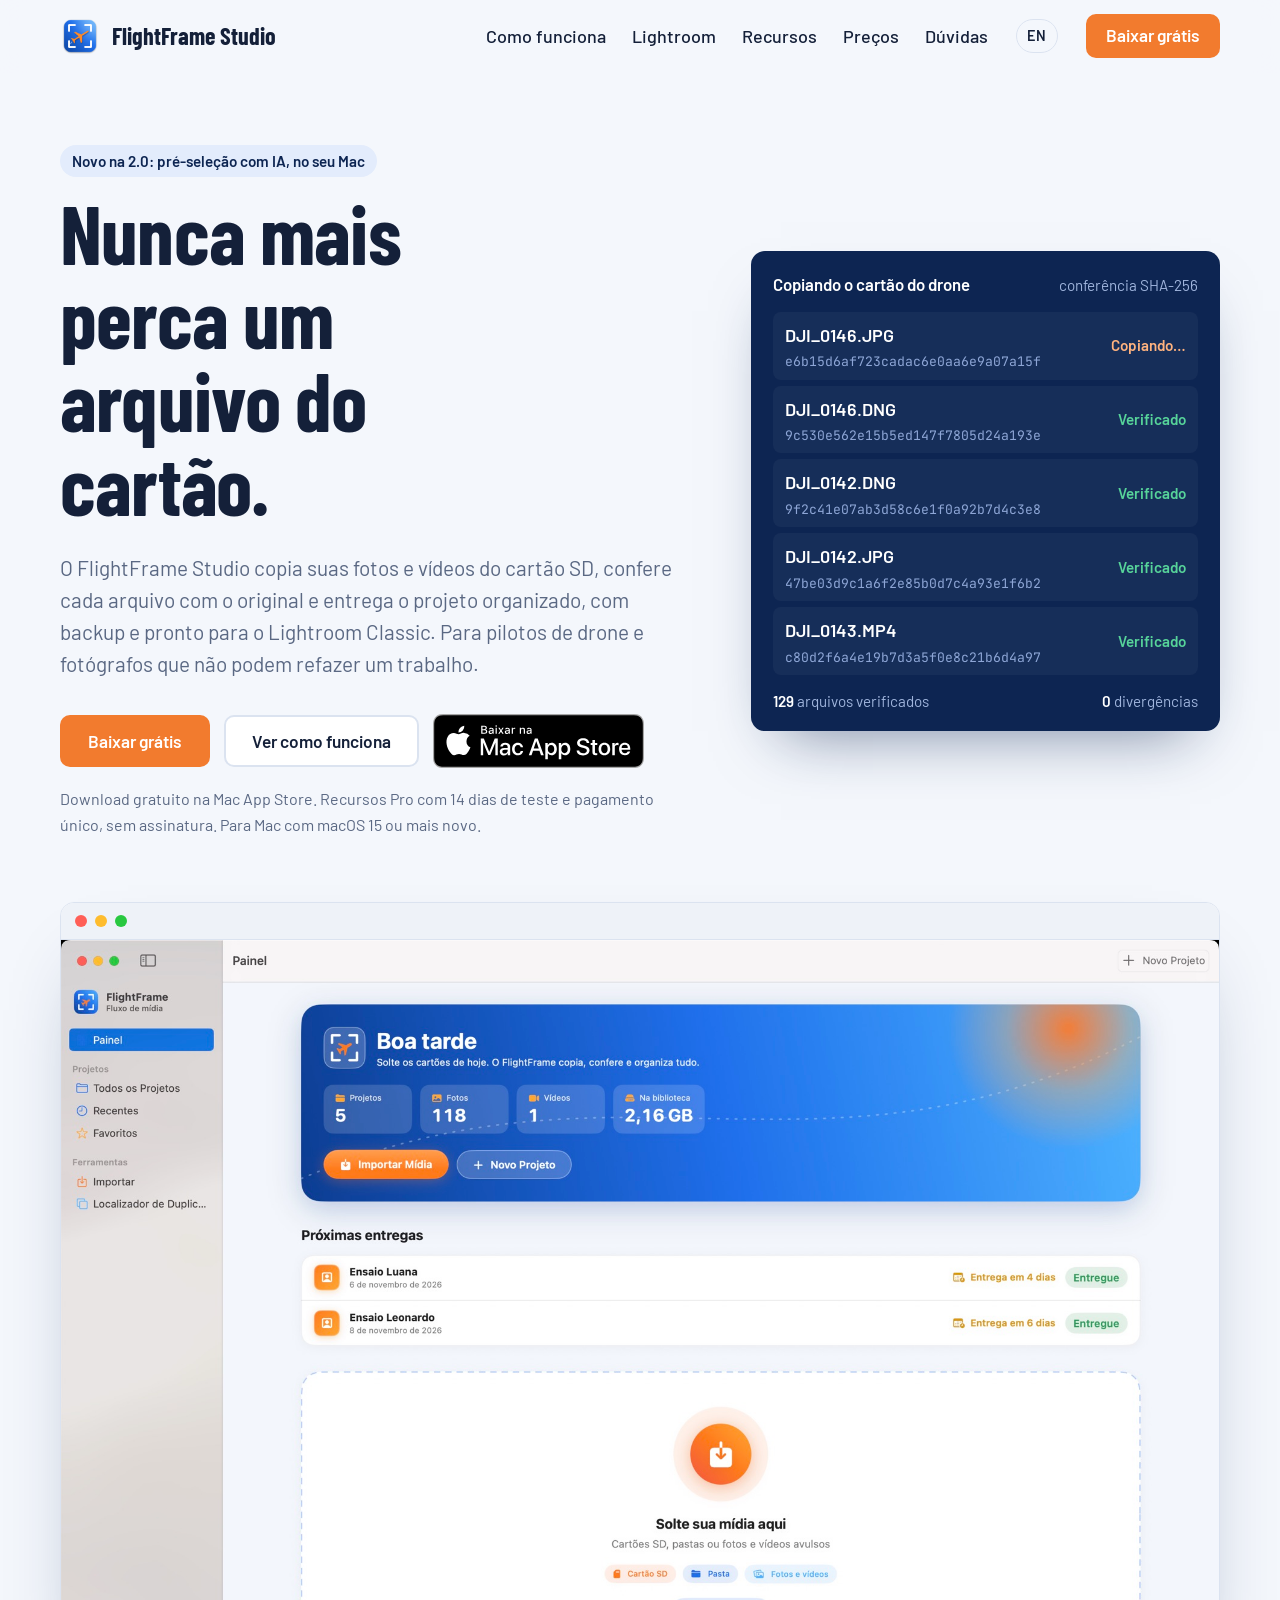
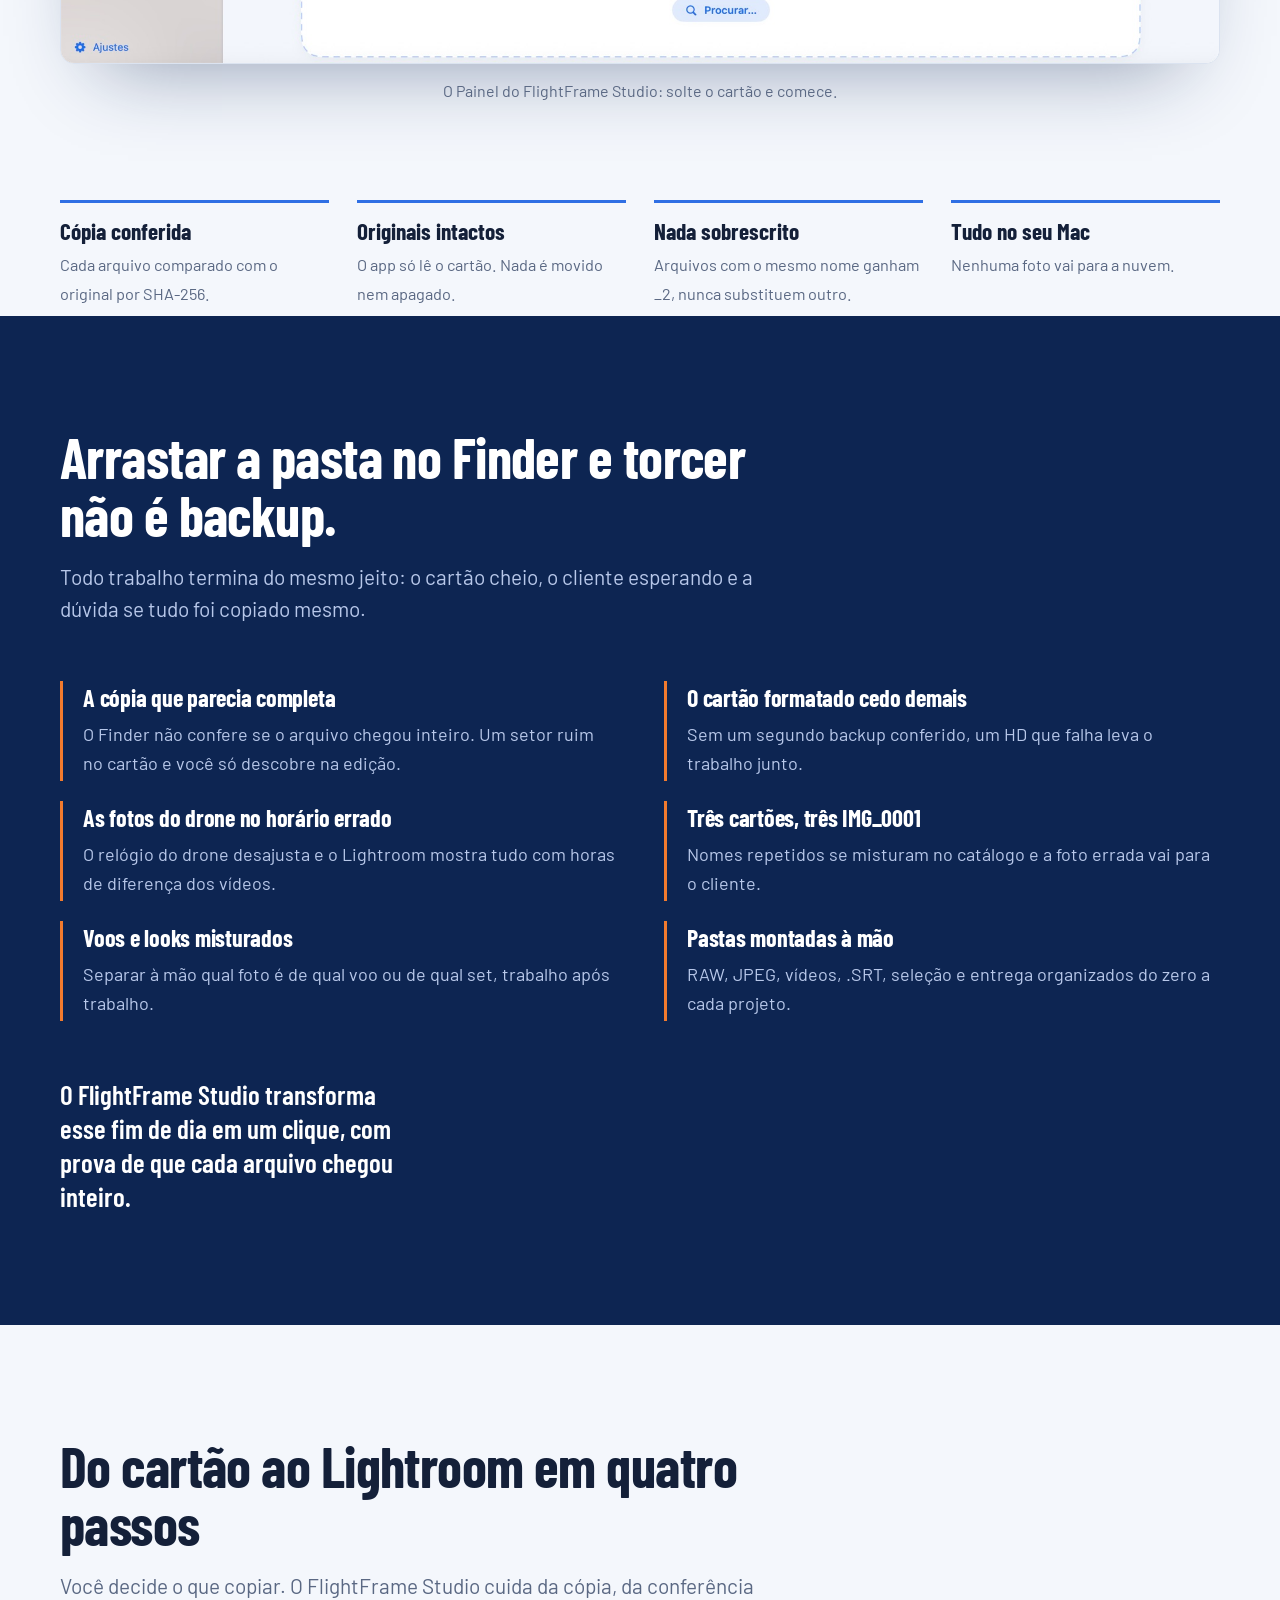
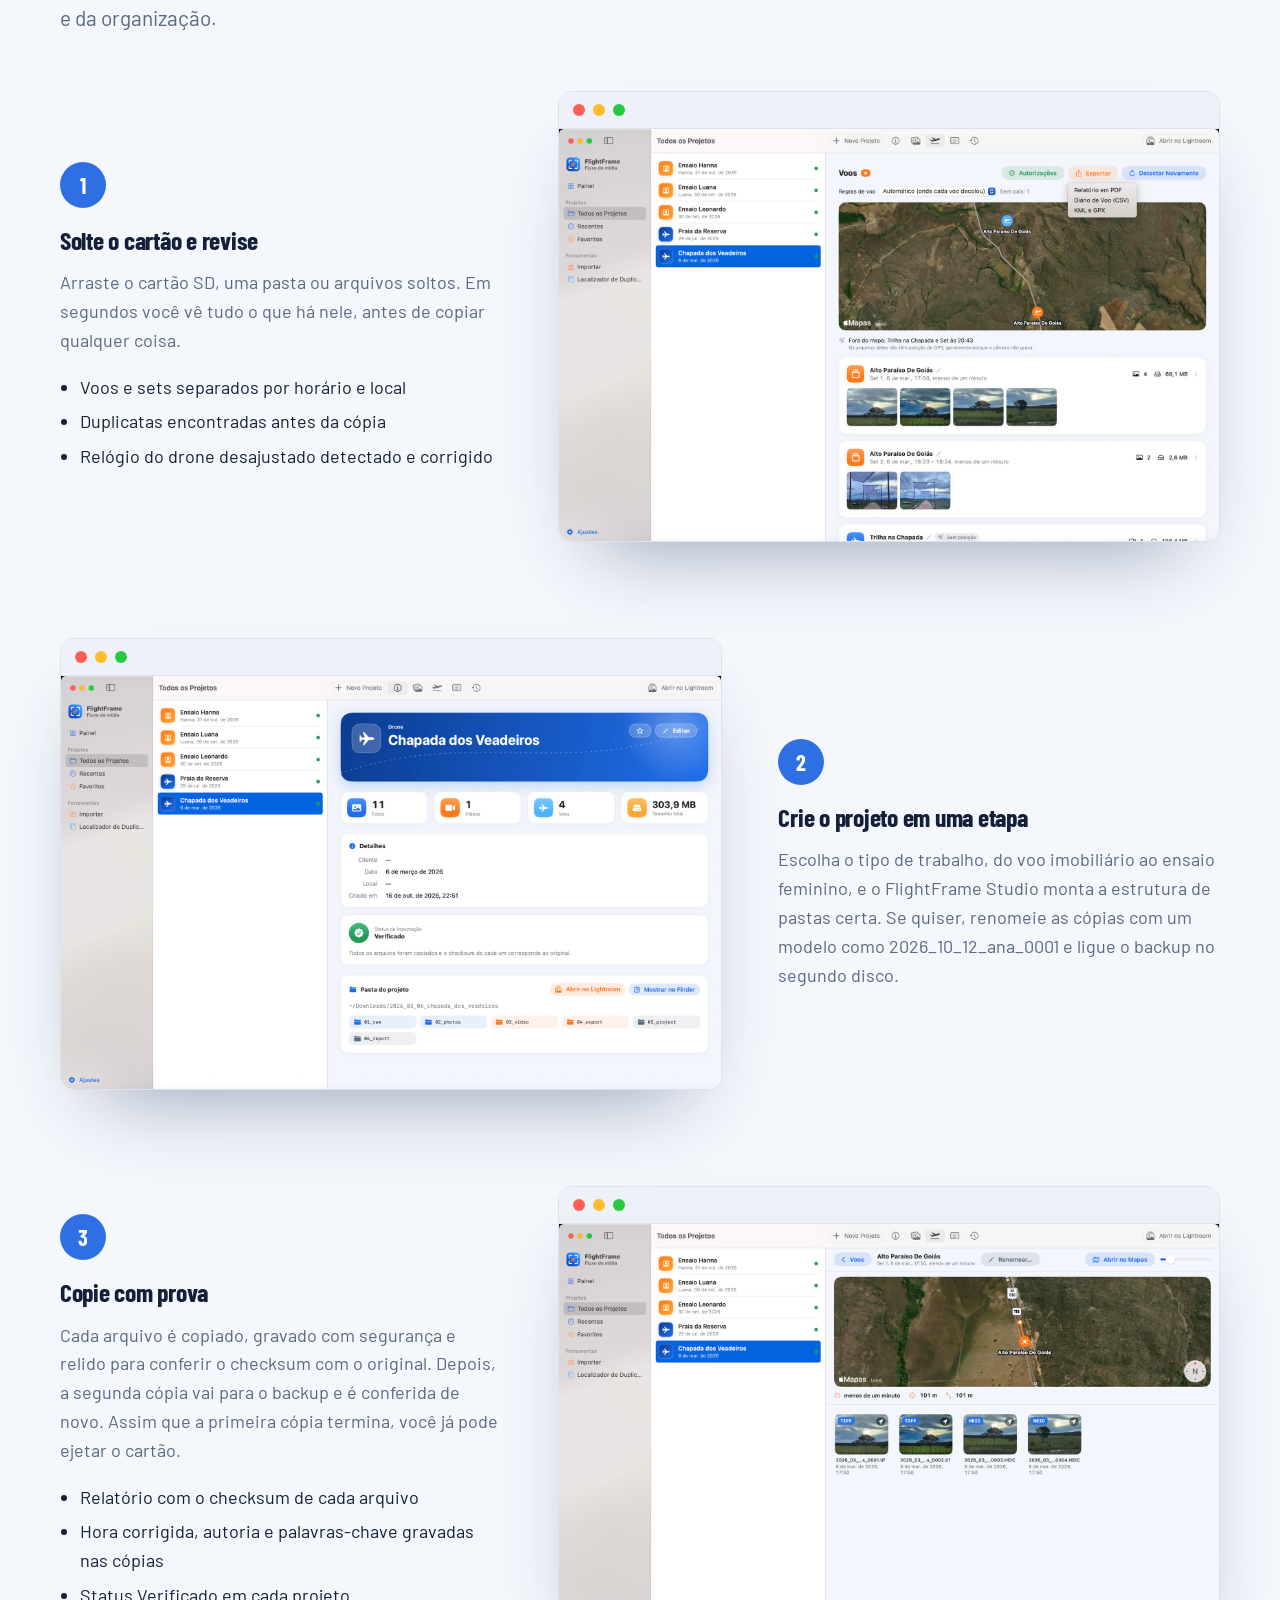
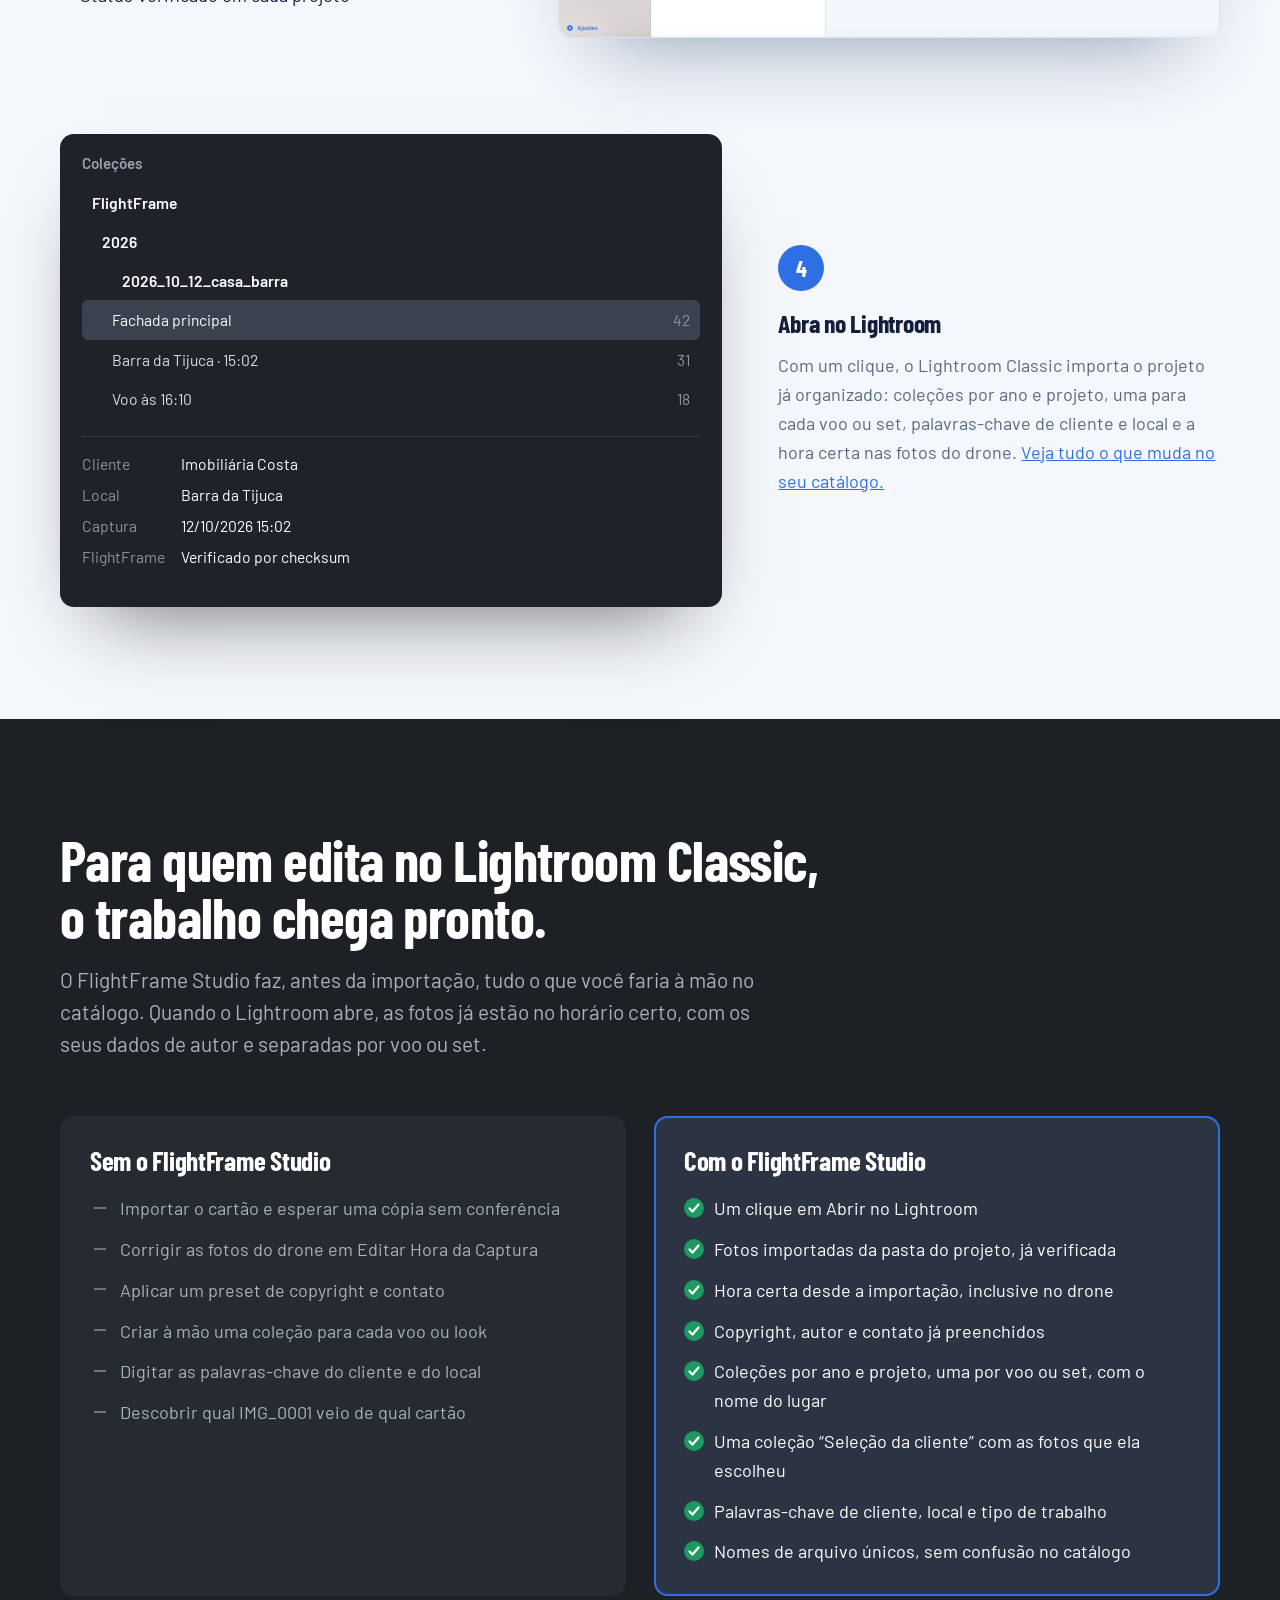
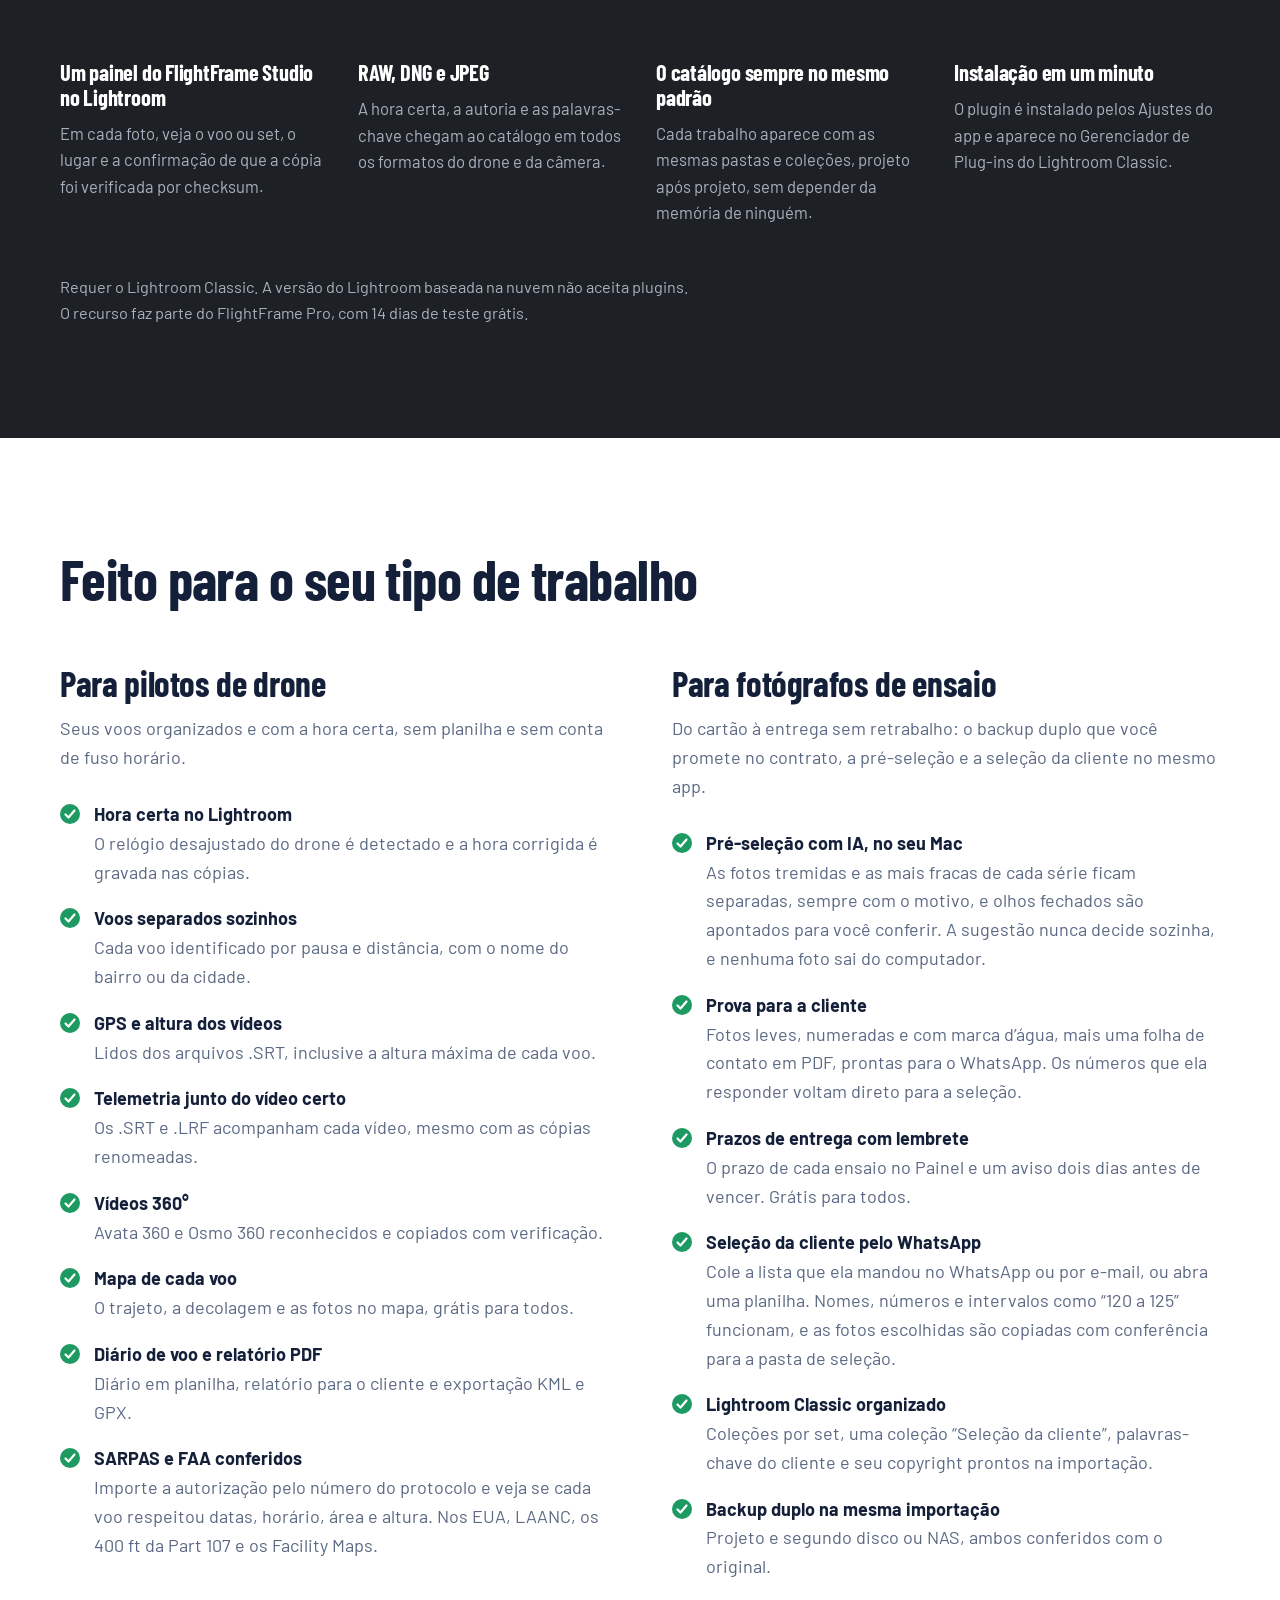
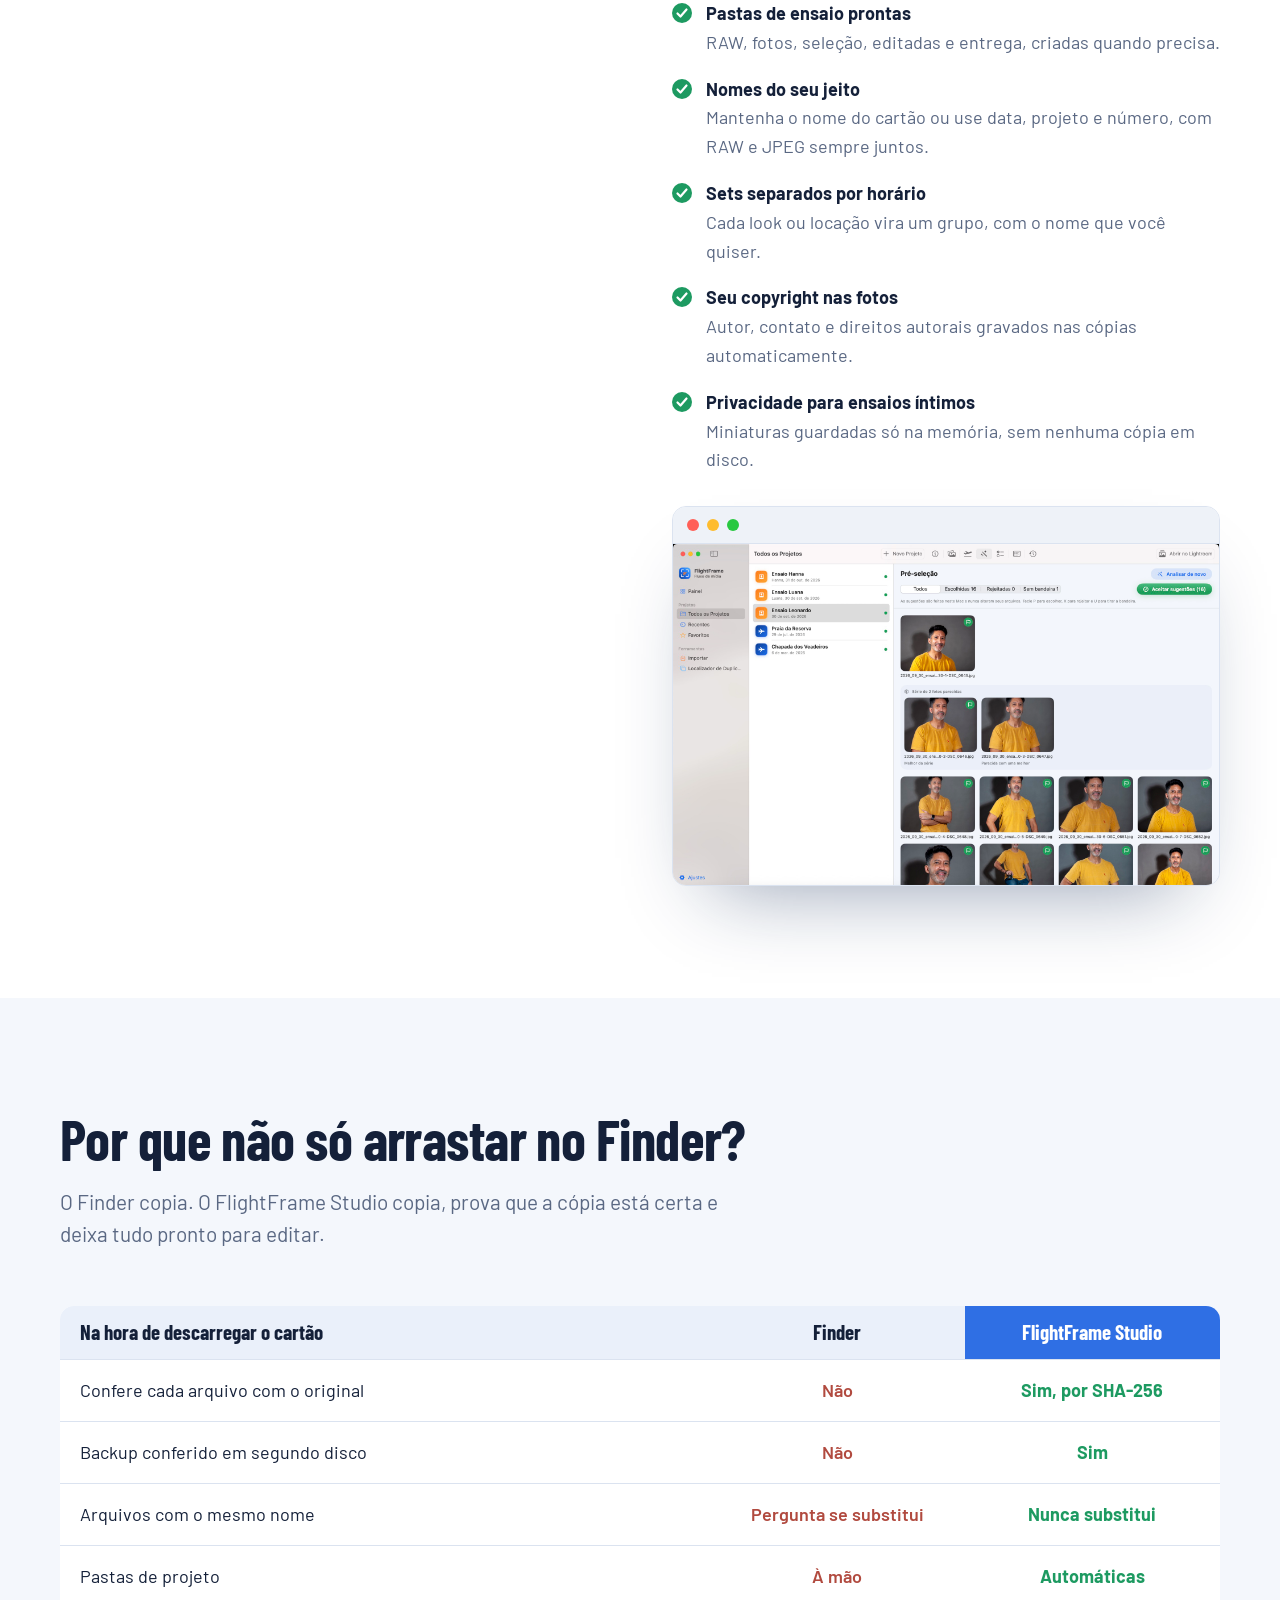
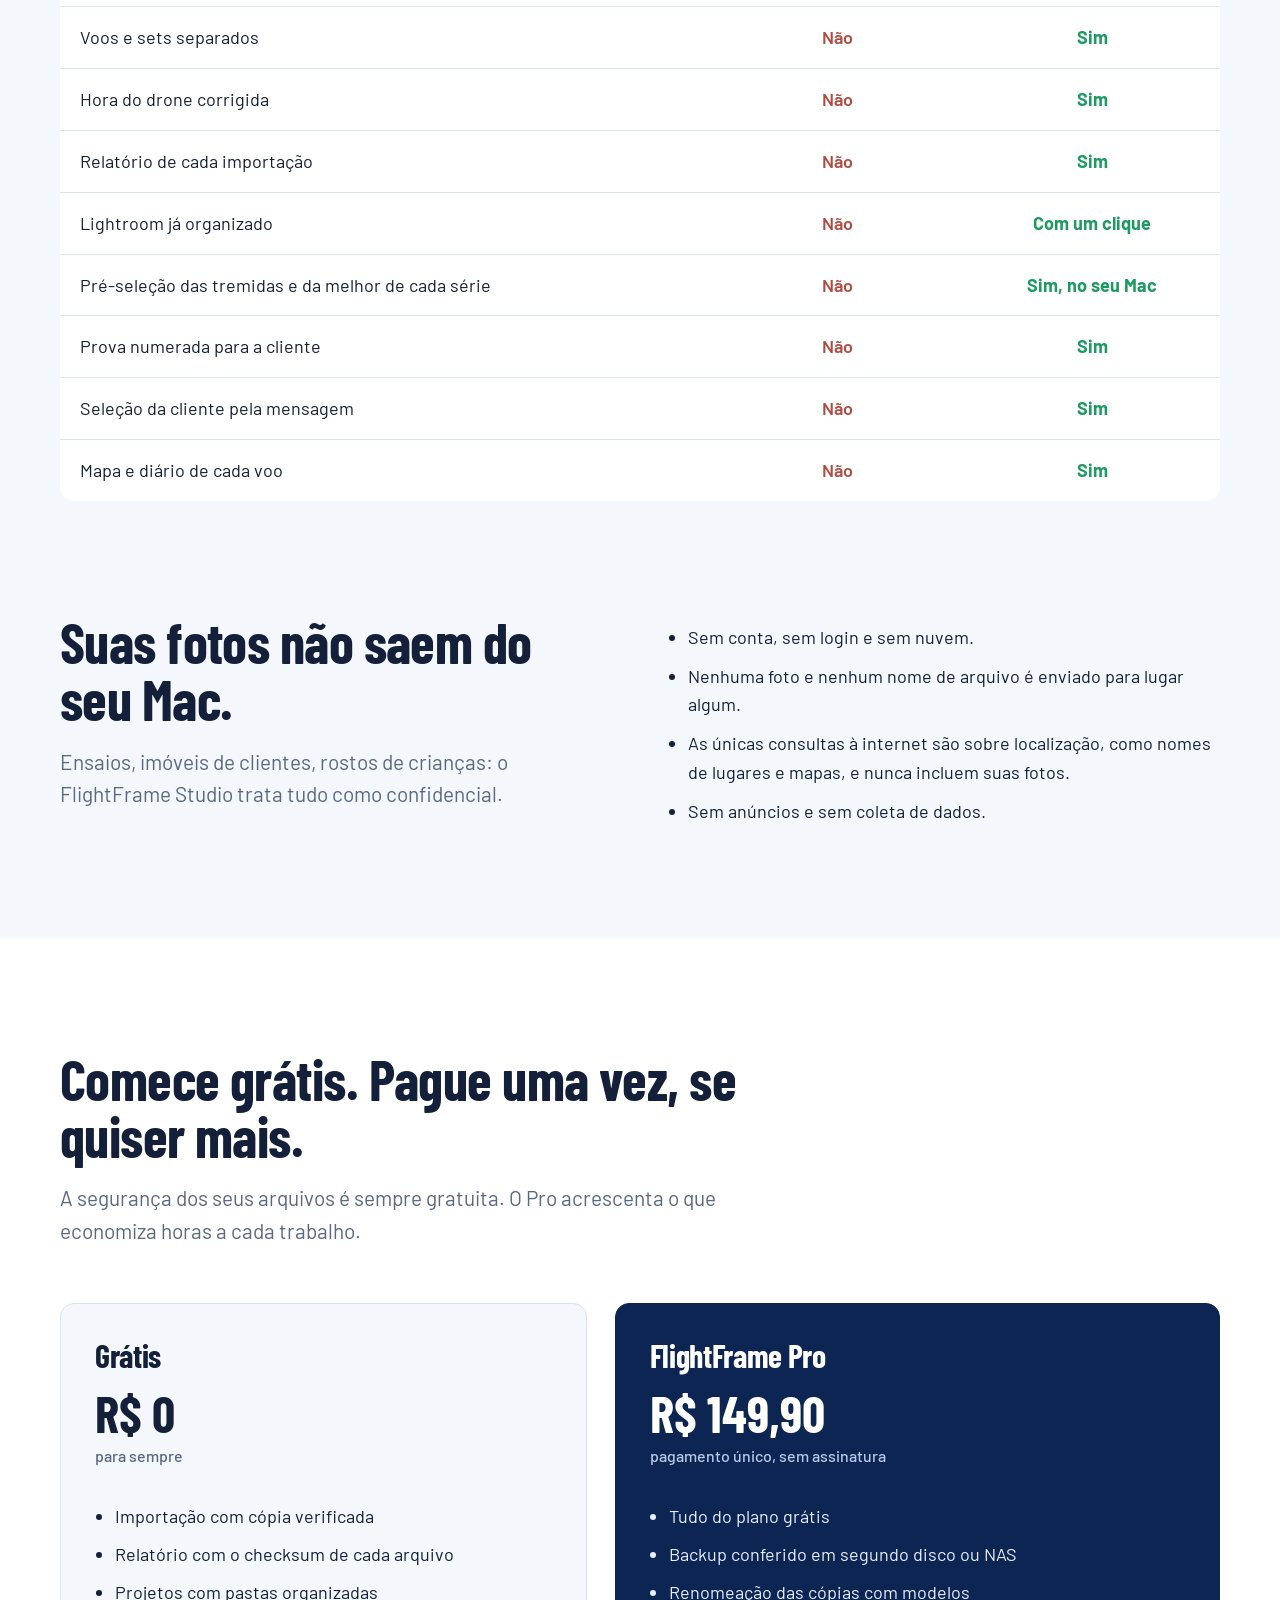
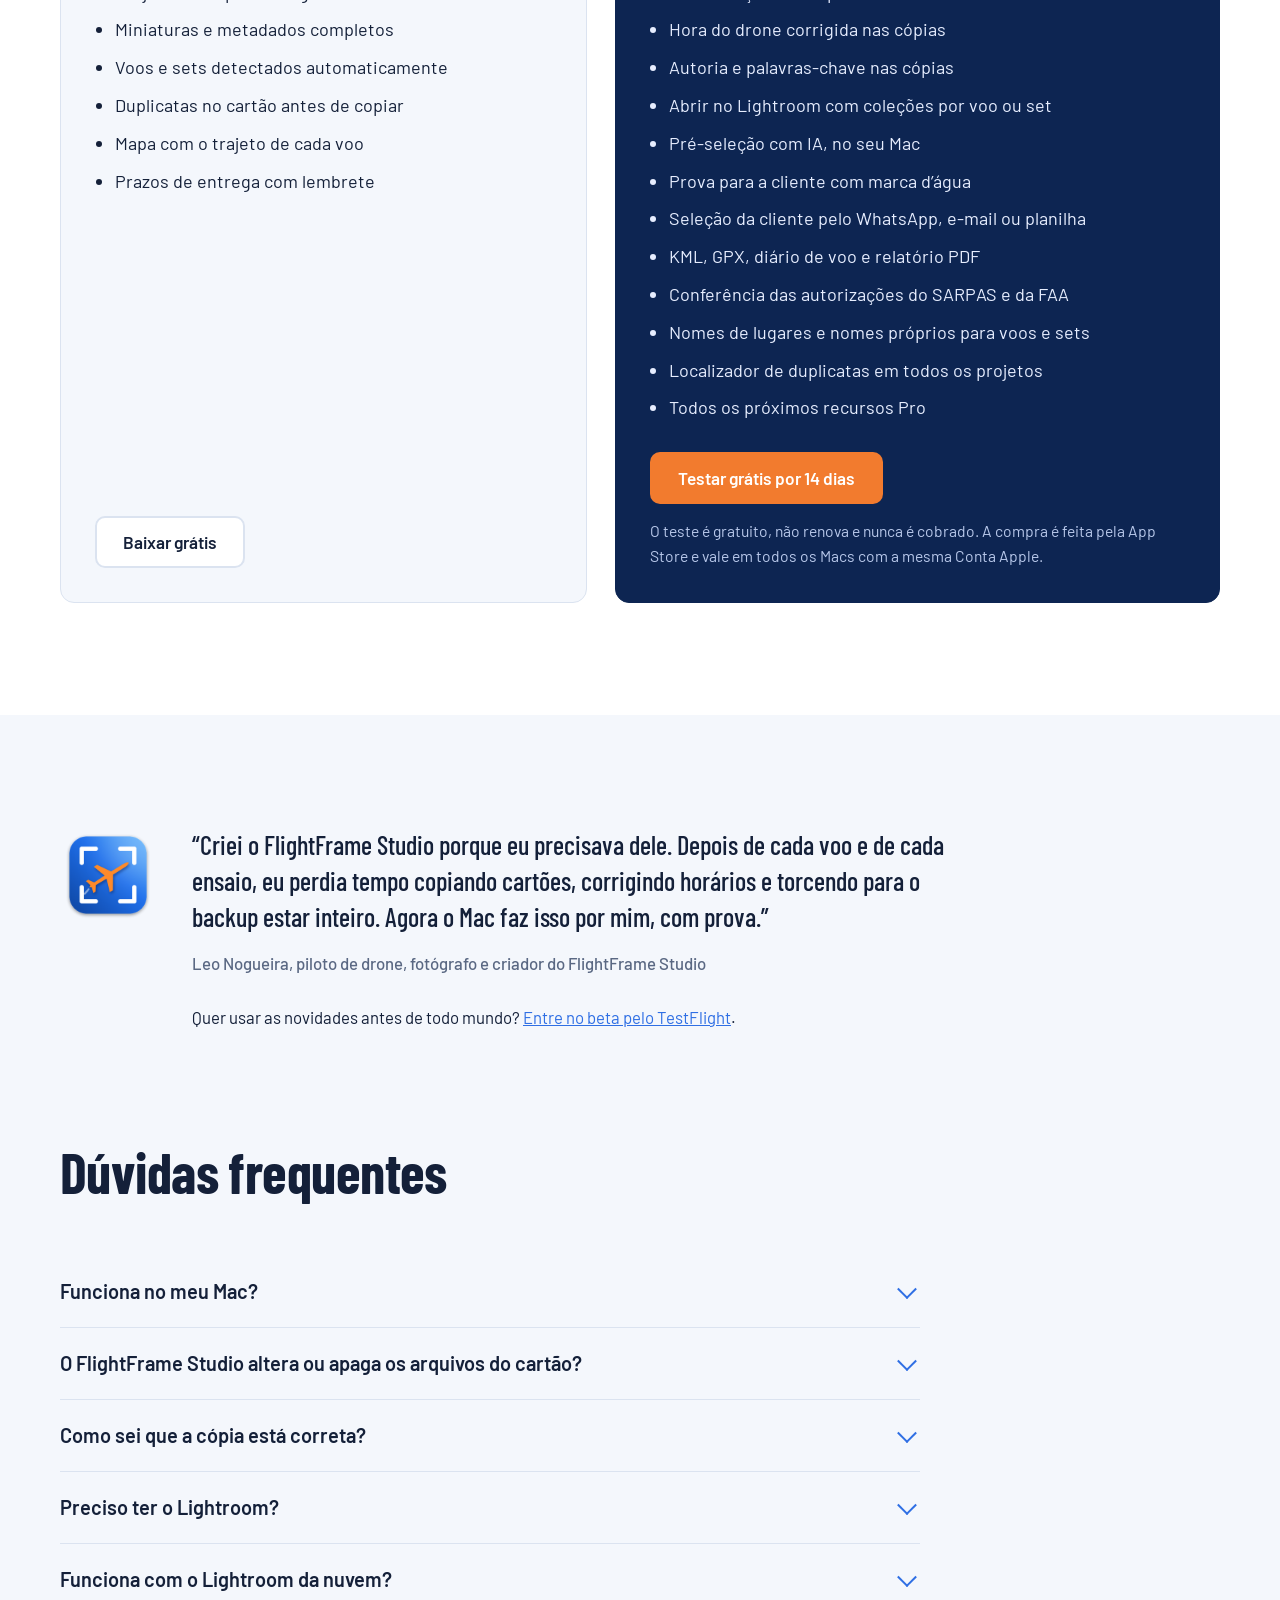
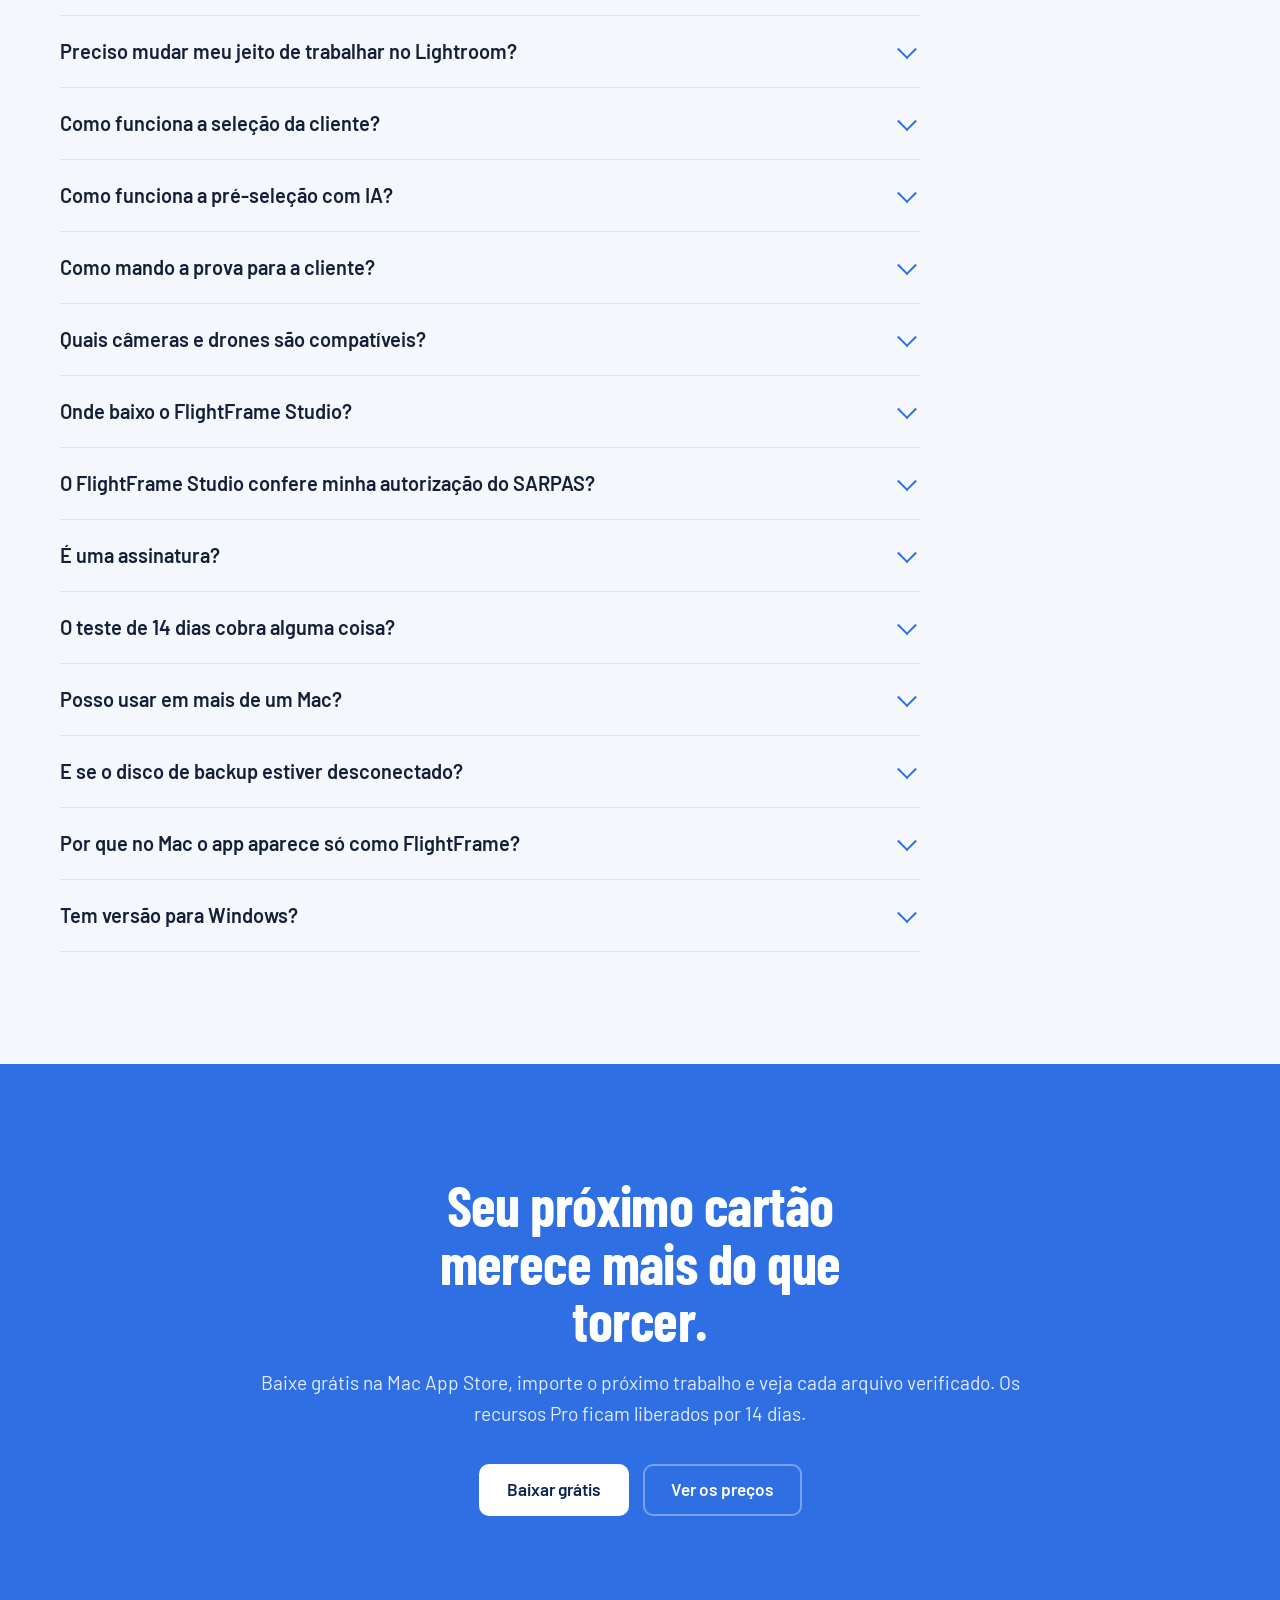
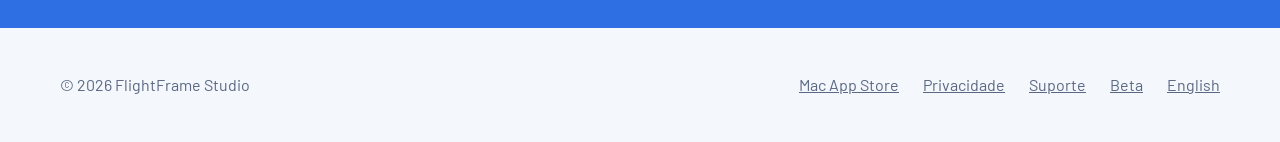
==== commit 7bfb67e0: "Present FlightFrame 2.0: culling, client proofs, deadlines and the new prices Co-Authored-By: Claude" ====
--- a/index.html
+++ b/index.html
@@ -48,7 +48,7 @@
 <meta property="og:locale:alternate" content="en_US">
 <meta property="og:site_name" content="FlightFrame Studio">
 <meta property="og:title" content="FlightFrame Studio: do cartão ao projeto, com cada arquivo verificado">
-<meta property="og:description" content="Cópia conferida por checksum, backup em segundo disco, voos e sets organizados. Agora na Mac App Store.">
+<meta property="og:description" content="Cópia conferida por checksum, backup em segundo disco, pré-seleção com IA no seu Mac, prova para a cliente e prazos de entrega. Sem nuvem e sem assinatura.">
 <meta property="og:url" content="https://flightframe.ravendronevideos.com.br/">
 <meta property="og:image" content="https://flightframe.ravendronevideos.com.br/assets/og-image.jpg">
 <meta property="og:image:width" content="1200">
@@ -102,7 +102,7 @@
     <div class="wrap">
       <div class="hero-grid">
         <div>
-          <p class="eyebrow">Agora na Mac App Store</p>
+          <p class="eyebrow">Novo na 2.0: pré-seleção com IA, no seu Mac</p>
           <h1>Nunca mais perca um arquivo do cartão.</h1>
           <p class="lede">O FlightFrame Studio copia suas fotos e vídeos do cartão SD, confere cada arquivo com o original e entrega o projeto organizado, com backup e pronto para o Lightroom Classic. Para pilotos de drone e fotógrafos que não podem refazer um trabalho.</p>
           <div class="hero-actions">
@@ -338,8 +338,11 @@
         </div>
         <div class="aud">
           <h3>Para fotógrafos de ensaio</h3>
-          <p>O backup duplo que você promete no contrato, feito de verdade e conferido.</p>
+          <p>Do cartão à entrega sem retrabalho: o backup duplo que você promete no contrato, a pré-seleção e a seleção da cliente no mesmo app.</p>
           <ul class="benefits">
+            <li><strong>Pré-seleção com IA, no seu Mac</strong><span>As fotos tremidas e as mais fracas de cada série ficam separadas, sempre com o motivo, e olhos fechados são apontados para você conferir. A sugestão nunca decide sozinha, e nenhuma foto sai do computador.</span></li>
+            <li><strong>Prova para a cliente</strong><span>Fotos leves, numeradas e com marca d’água, mais uma folha de contato em PDF, prontas para o WhatsApp. Os números que ela responder voltam direto para a seleção.</span></li>
+            <li><strong>Prazos de entrega com lembrete</strong><span>O prazo de cada ensaio no Painel e um aviso dois dias antes de vencer. Grátis para todos.</span></li>
             <li><strong>Seleção da cliente pelo WhatsApp</strong><span>Cole a lista que ela mandou no WhatsApp ou por e-mail, ou abra uma planilha. Nomes, números e intervalos como “120 a 125” funcionam, e as fotos escolhidas são copiadas com conferência para a pasta de seleção.</span></li>
             <li><strong>Lightroom Classic organizado</strong><span>Coleções por set, uma coleção “Seleção da cliente”, palavras-chave do cliente e seu copyright prontos na importação.</span></li>
             <li><strong>Backup duplo na mesma importação</strong><span>Projeto e segundo disco ou NAS, ambos conferidos com o original.</span></li>
@@ -351,7 +354,7 @@
           </ul>
           <div class="window aud-shot">
             <div class="window-bar" aria-hidden="true"><i></i><i></i><i></i></div>
-            <img src="assets/screen-selection.jpg" width="1920" height="1200" loading="lazy" alt="Seleção da cliente com a lista colada do WhatsApp e as fotos encontradas no ensaio">
+            <img src="assets/screen-preselection.jpg" width="1920" height="1200" loading="lazy" alt="Pré-seleção de um ensaio com as fotos escolhidas, a série de fotos parecidas e a melhor de cada série">
           </div>
         </div>
       </div>
@@ -379,6 +382,8 @@
             <tr><td>Hora do drone corrigida</td><td class="no">Não</td><td class="yes">Sim</td></tr>
             <tr><td>Relatório de cada importação</td><td class="no">Não</td><td class="yes">Sim</td></tr>
             <tr><td>Lightroom já organizado</td><td class="no">Não</td><td class="yes">Com um clique</td></tr>
+            <tr><td>Pré-seleção das tremidas e da melhor de cada série</td><td class="no">Não</td><td class="yes">Sim, no seu Mac</td></tr>
+            <tr><td>Prova numerada para a cliente</td><td class="no">Não</td><td class="yes">Sim</td></tr>
             <tr><td>Seleção da cliente pela mensagem</td><td class="no">Não</td><td class="yes">Sim</td></tr>
             <tr><td>Mapa e diário de cada voo</td><td class="no">Não</td><td class="yes">Sim</td></tr>
           </tbody>
@@ -422,12 +427,13 @@
             <li>Voos e sets detectados automaticamente</li>
             <li>Duplicatas no cartão antes de copiar</li>
             <li>Mapa com o trajeto de cada voo</li>
+            <li>Prazos de entrega com lembrete</li>
           </ul>
           <a class="btn btn-quiet" href="https://apps.apple.com/app/flightframe-studio/id6822035026">Baixar grátis</a>
         </div>
         <div class="plan pro">
           <h3>FlightFrame Pro</h3>
-          <p class="price"><s>R$ 149,90</s>R$ 99,90<small>pagamento único, preço de lançamento</small></p>
+          <p class="price">R$ 149,90<small>pagamento único, sem assinatura</small></p>
           <ul>
             <li>Tudo do plano grátis</li>
             <li>Backup conferido em segundo disco ou NAS</li>
@@ -435,6 +441,8 @@
             <li>Hora do drone corrigida nas cópias</li>
             <li>Autoria e palavras-chave nas cópias</li>
             <li>Abrir no Lightroom com coleções por voo ou set</li>
+            <li>Pré-seleção com IA, no seu Mac</li>
+            <li>Prova para a cliente com marca d’água</li>
             <li>Seleção da cliente pelo WhatsApp, e-mail ou planilha</li>
             <li>KML, GPX, diário de voo e relatório PDF</li>
             <li>Conferência das autorizações do SARPAS e da FAA</li>
@@ -475,10 +483,12 @@
         <details><summary>Funciona com o Lightroom da nuvem?</summary><p>A integração com um clique é só para o Lightroom Classic, porque a versão baseada na nuvem não aceita plugins. As pastas organizadas e a hora corrigida nas cópias continuam valendo para qualquer editor.</p></details>
         <details><summary>Preciso mudar meu jeito de trabalhar no Lightroom?</summary><p>Não. O FlightFrame Studio entrega as fotos ao seu catálogo de sempre, com as coleções e os metadados já prontos. Seus presets e sua forma de editar continuam os mesmos.</p></details>
         <details><summary>Como funciona a seleção da cliente?</summary><p>Copie a lista que a cliente mandou no WhatsApp ou por e-mail e cole na aba Seleção do ensaio, ou abra um arquivo .txt ou .csv. O FlightFrame Studio encontra cada foto pelo nome ou pelo número, mesmo depois de renomeada ou exportada, avisa o que não encontrou e copia as escolhidas, conferidas, para a pasta de seleção. No Lightroom Classic, elas aparecem na coleção “Seleção da cliente”.</p></details>
+        <details><summary>Como funciona a pré-seleção com IA?</summary><p>Depois de cada importação de ensaio, o FlightFrame Studio analisa as fotos no próprio Mac: separa as tremidas, agrupa as séries parecidas e indica a melhor de cada uma, e aponta olhos fechados para você conferir. Cada sugestão vem com o motivo, e você aceita, troca ou ignora. Nenhuma foto é enviada para a nuvem, e no Lightroom Classic as suas escolhas aparecem como bandeiras e na coleção “Pré-seleção”.</p></details>
+        <details><summary>Como mando a prova para a cliente?</summary><p>Na aba Seleção, clique em Prova para a Cliente e escolha todas as fotos ou só as escolhidas na pré-seleção. O app gera JPEGs leves, numerados e com a sua marca d’água, mais uma folha de contato em PDF. Envie pelo WhatsApp e, quando ela responder com os números, cole a mensagem na aba Seleção: as fotos certas são encontradas e copiadas.</p></details>
         <details><summary>Quais câmeras e drones são compatíveis?</summary><p>Drones DJI, inclusive os arquivos .SRT de telemetria e os vídeos 360°, e os formatos RAW que o macOS reconhece, como DNG, NEF, CR3 e ARW, além de JPEG, HEIC e vídeos MP4 e MOV.</p></details>
         <details><summary>Onde baixo o FlightFrame Studio?</summary><p>Na <a href="https://apps.apple.com/app/flightframe-studio/id6822035026">Mac App Store</a>, de graça. As atualizações chegam pela App Store, como em qualquer app do Mac.</p></details>
         <details><summary>O FlightFrame Studio confere minha autorização do SARPAS?</summary><p>Sim, de forma informativa. Você importa a autorização pelo número do protocolo, e o app compara cada voo com as datas, o horário, a área, a altura e a aeronave autorizados. A consulta envia só o número do protocolo, e a responsabilidade pelo voo continua sendo do piloto.</p></details>
-        <details><summary>É uma assinatura?</summary><p>Não. O download é grátis, e o FlightFrame Pro é uma compra única pela App Store, com as atualizações incluídas.</p></details>
+        <details><summary>É uma assinatura?</summary><p>Não. O download é grátis, e o FlightFrame Pro é uma compra única de R$ 149,90 pela App Store, com as atualizações incluídas. Ferramentas de seleção com IA costumam cobrar todo ano; aqui você paga uma vez.</p></details>
         <details><summary>O teste de 14 dias cobra alguma coisa?</summary><p>Não. O teste é gratuito, não renova sozinho e nunca é cobrado. Quando termina, os recursos Pro voltam a ficar bloqueados, e seus projetos e arquivos continuam intactos.</p></details>
         <details><summary>Posso usar em mais de um Mac?</summary><p>Sim. A compra fica na sua Conta Apple. Em outro Mac, é só baixar o app e tocar em Restaurar Compras.</p></details>
         <details><summary>E se o disco de backup estiver desconectado?</summary><p>A cópia do projeto acontece normalmente, e o FlightFrame Studio avisa que o backup ficou pendente. Depois, um clique refaz só o que faltou.</p></details>
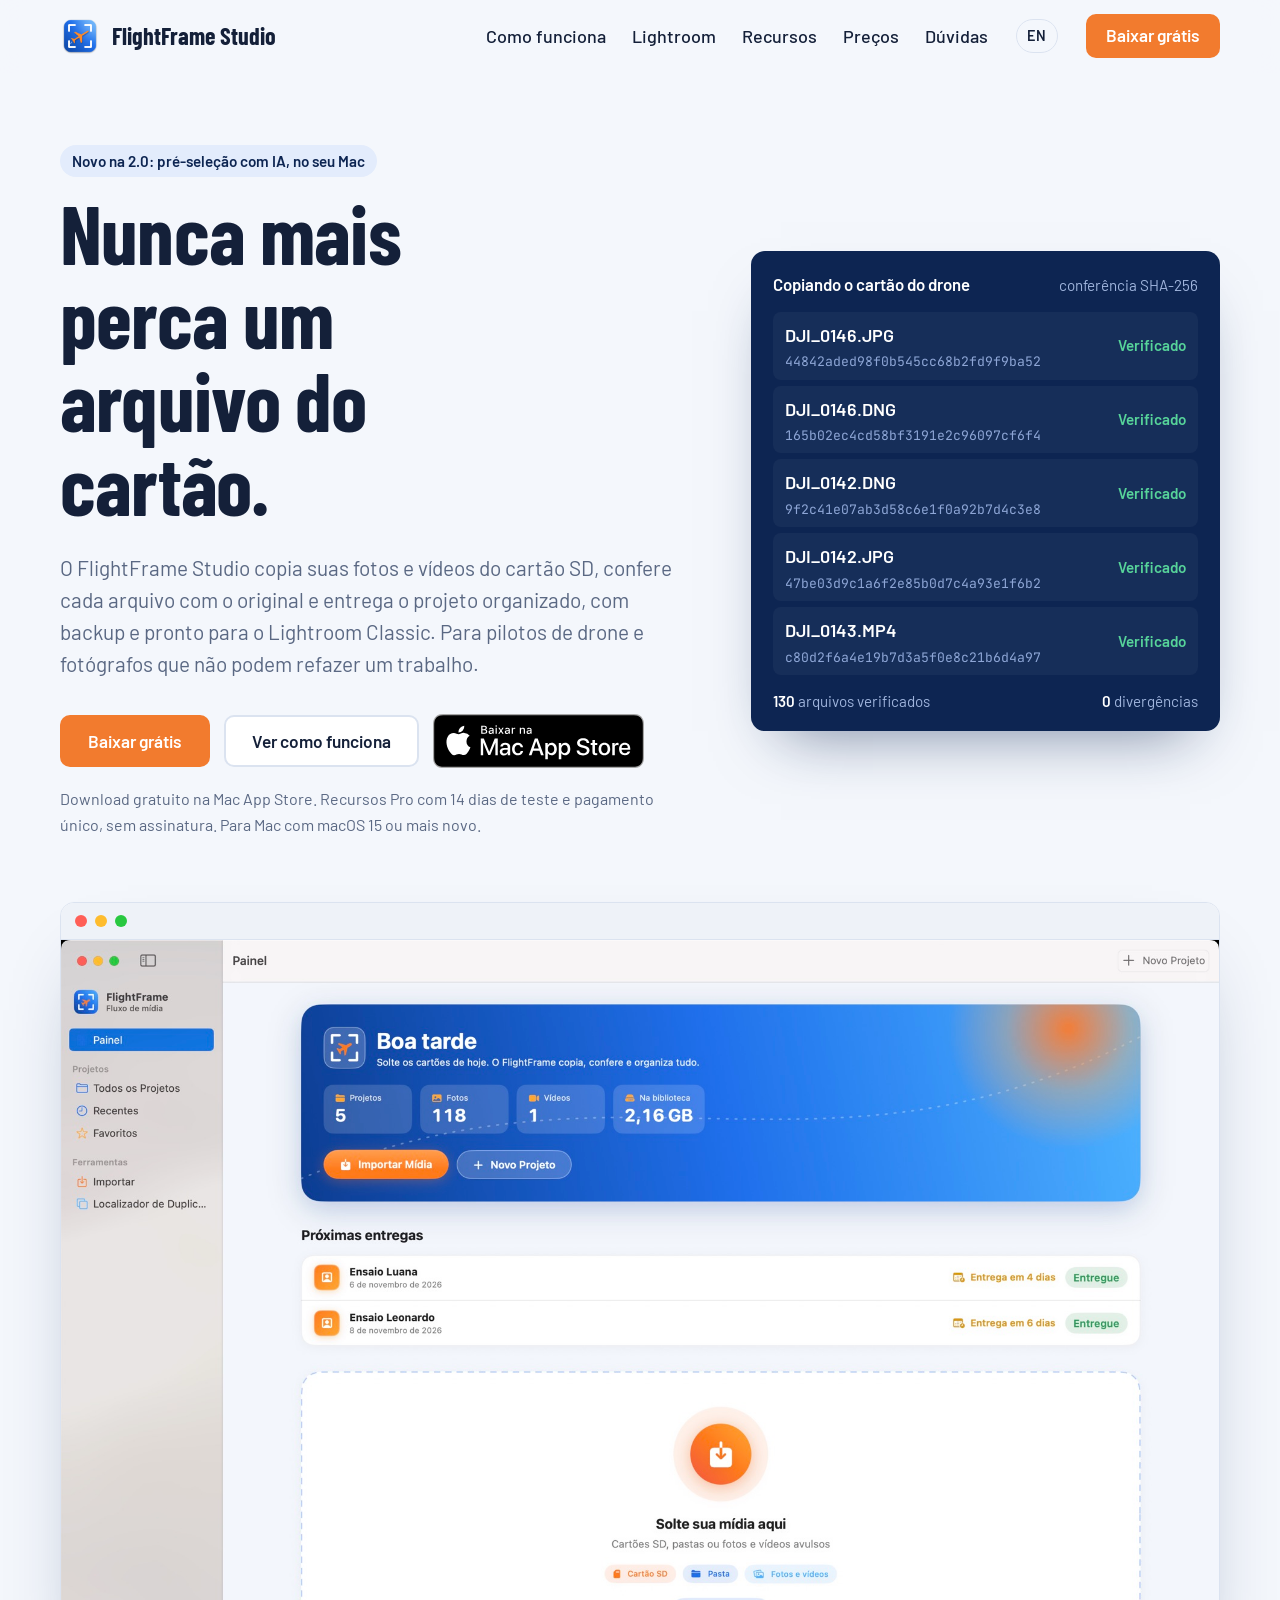
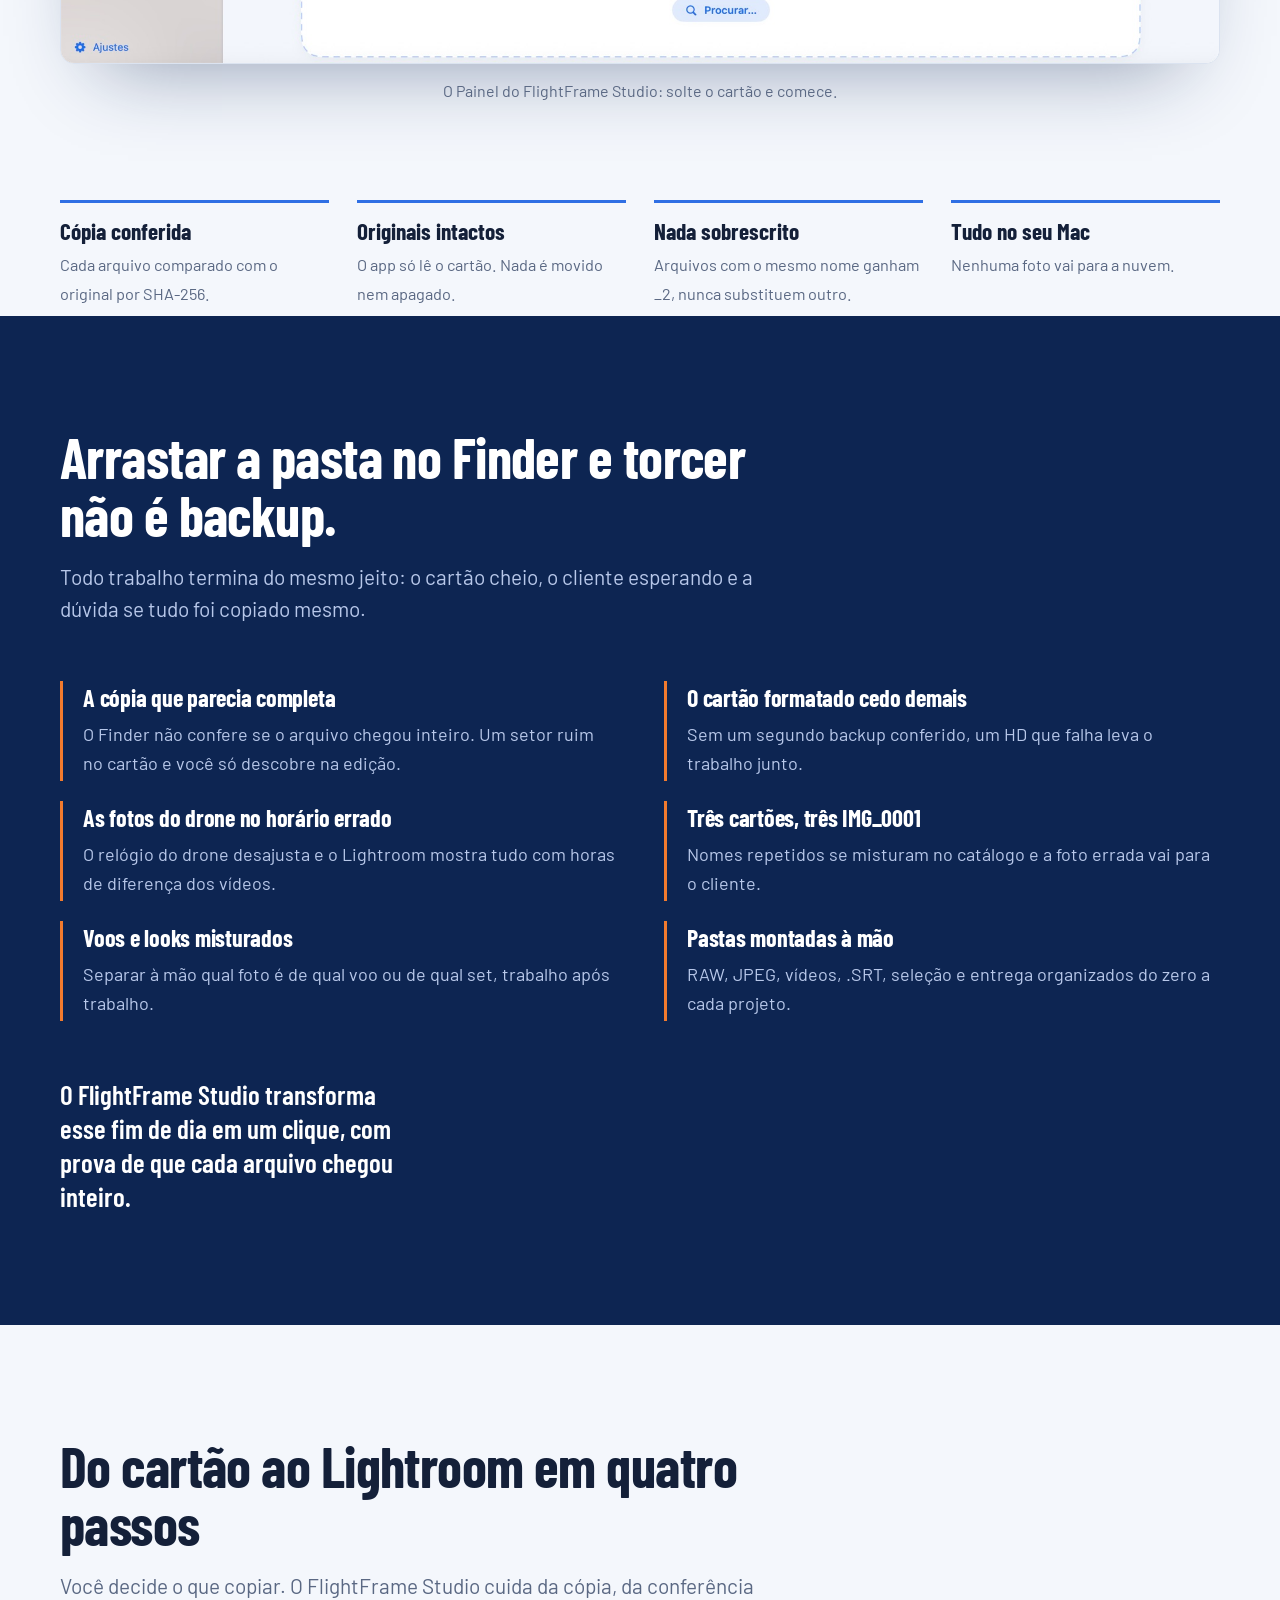
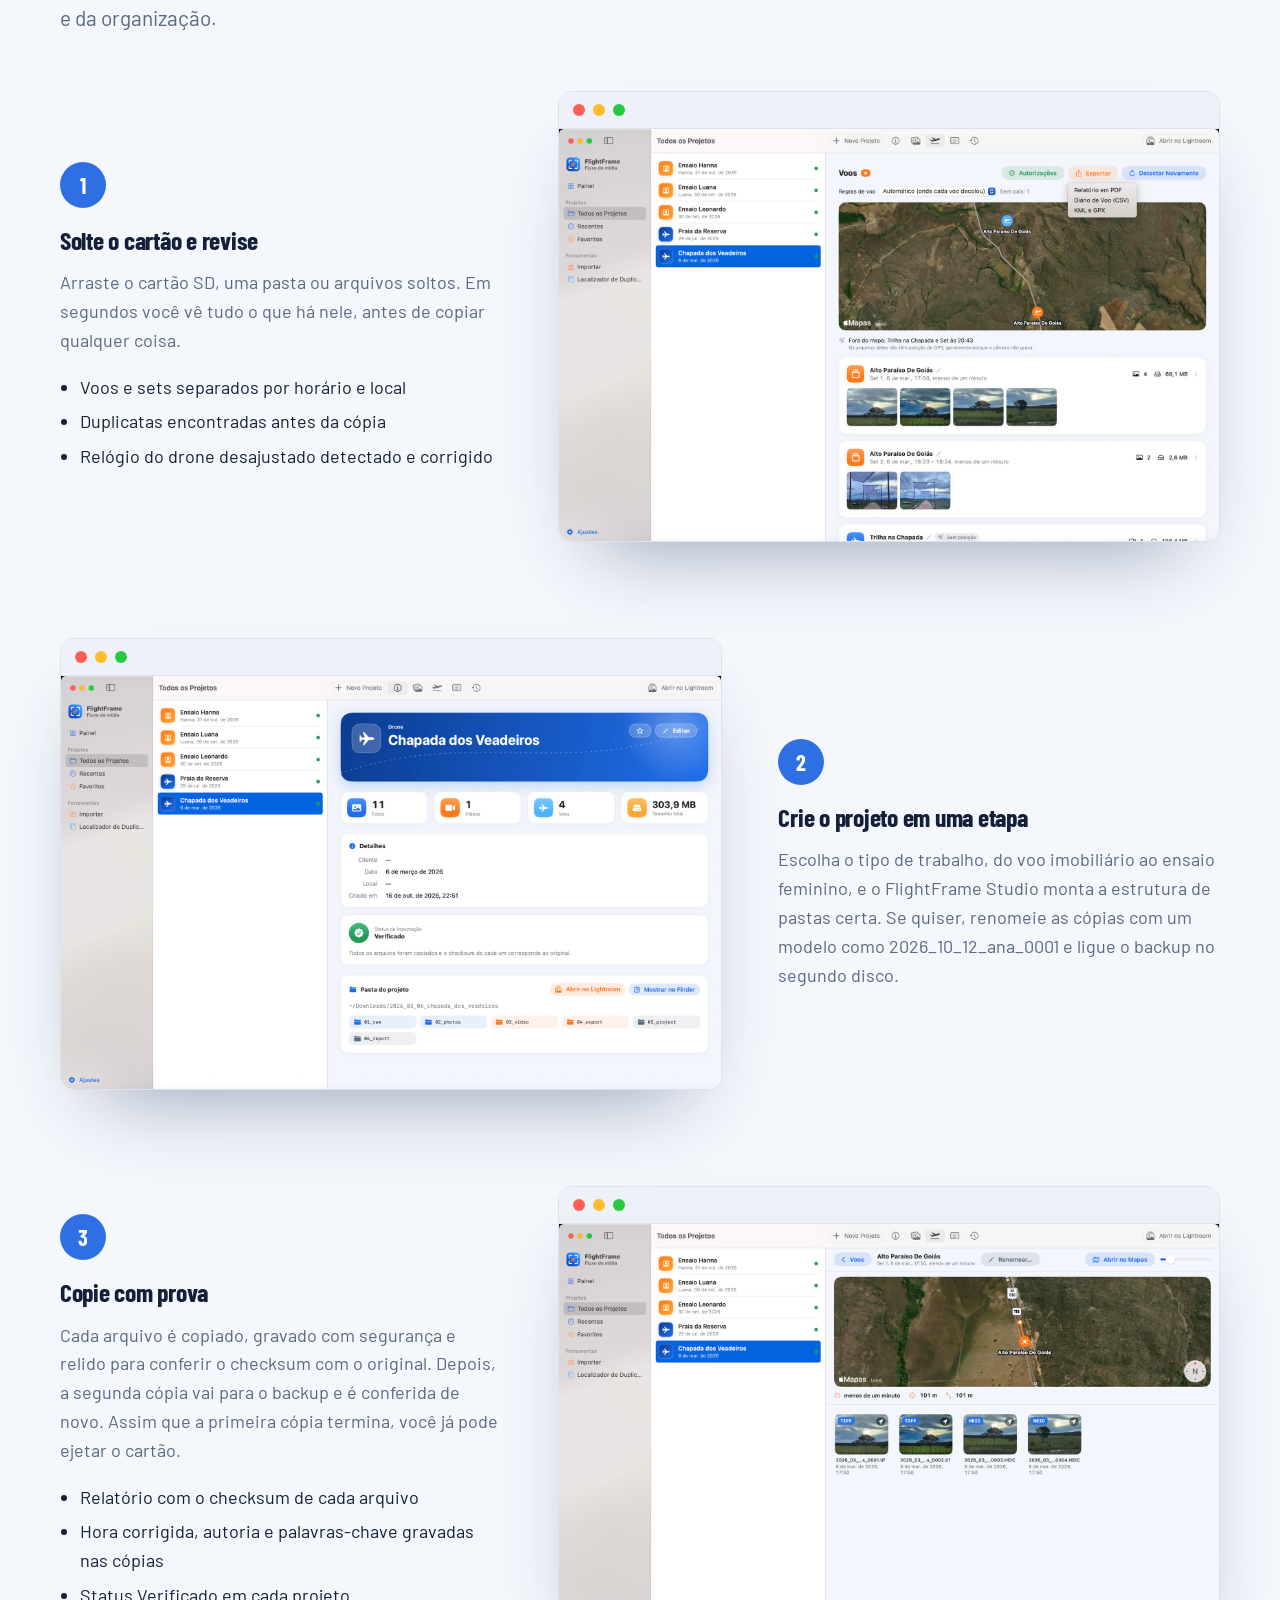
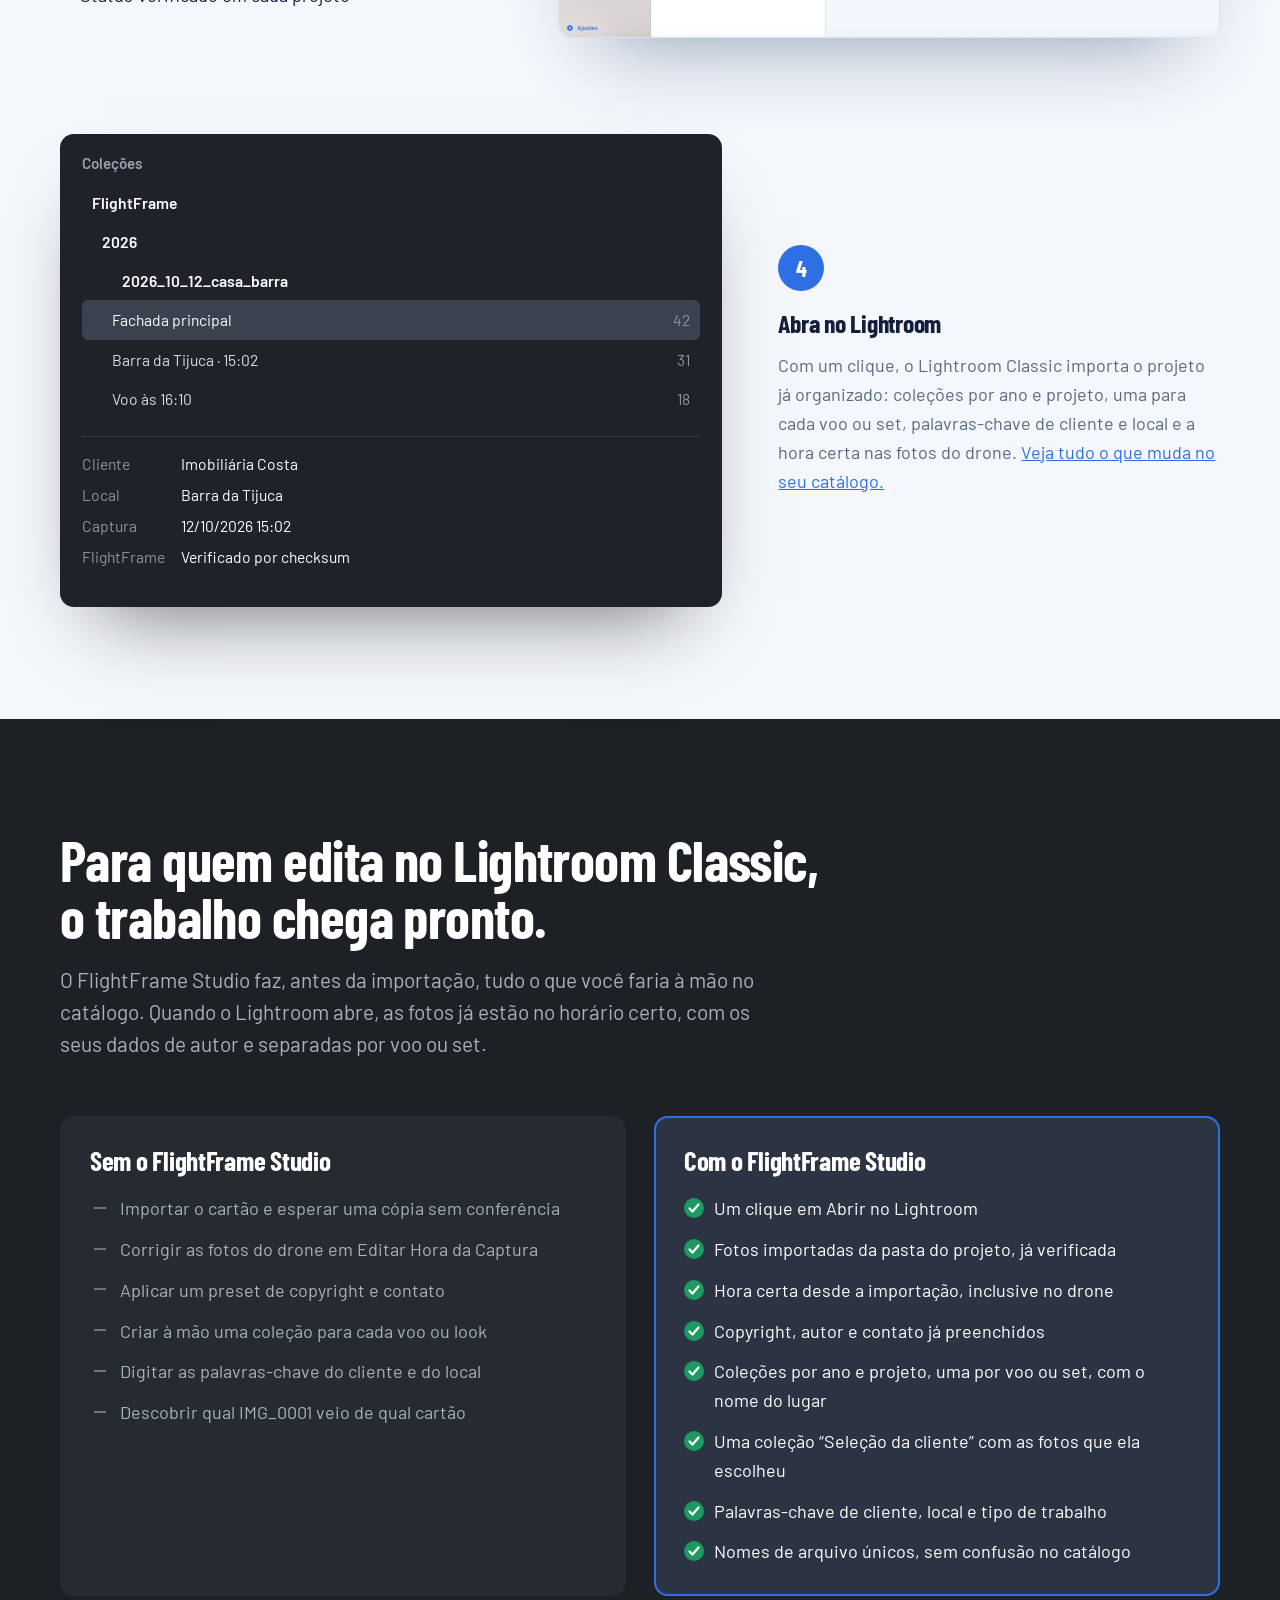
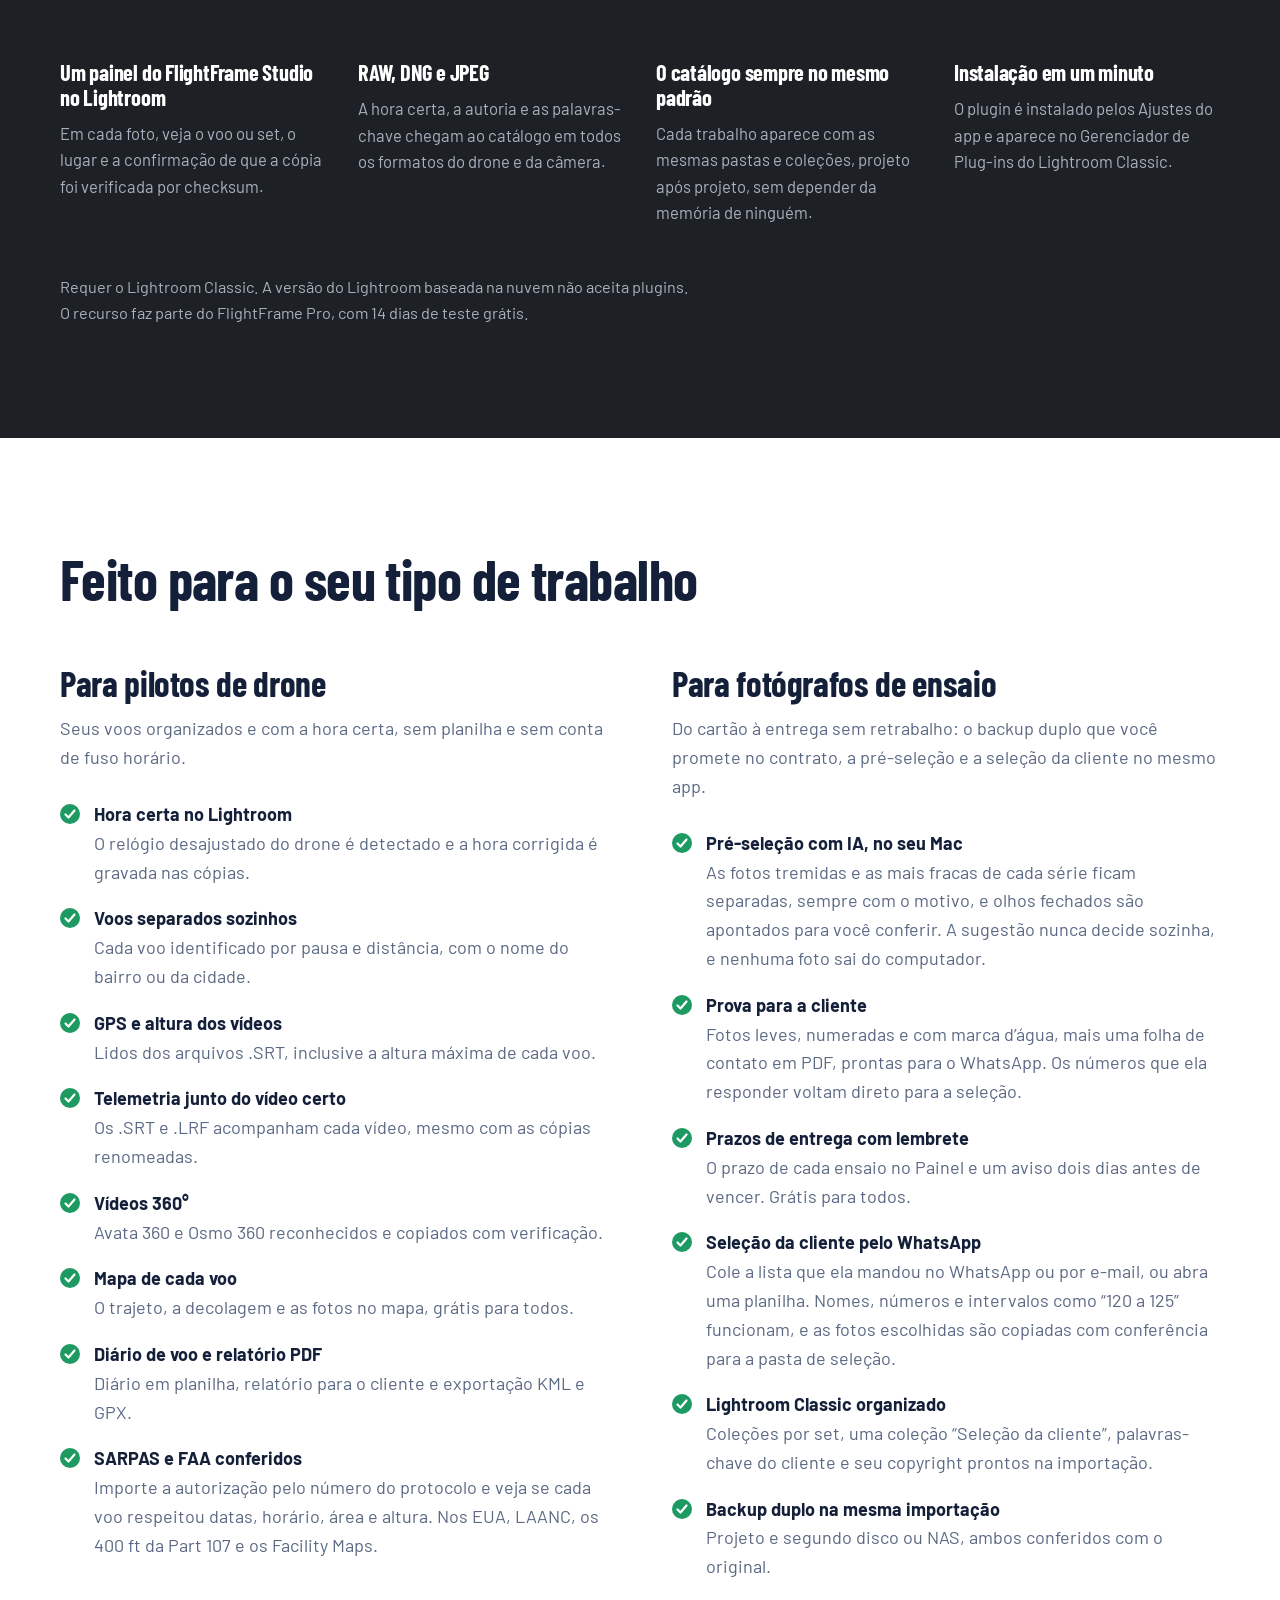
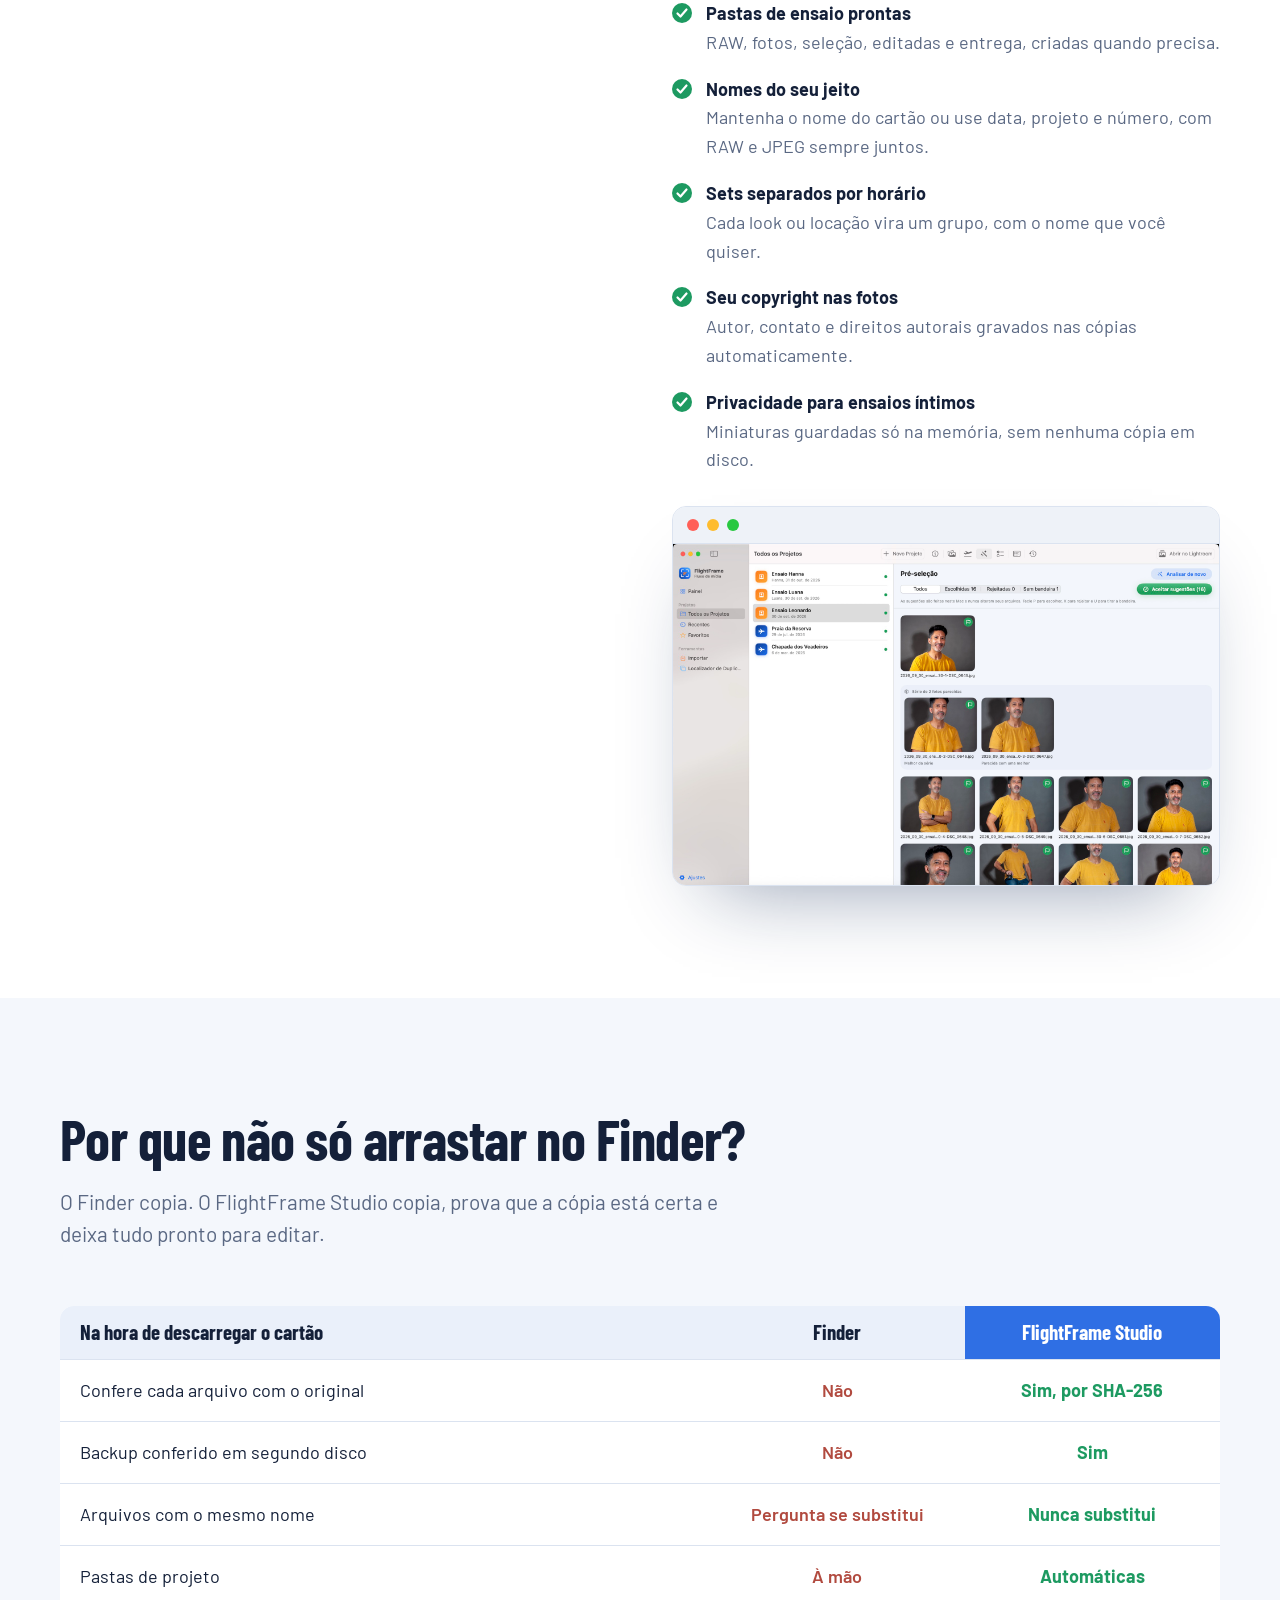
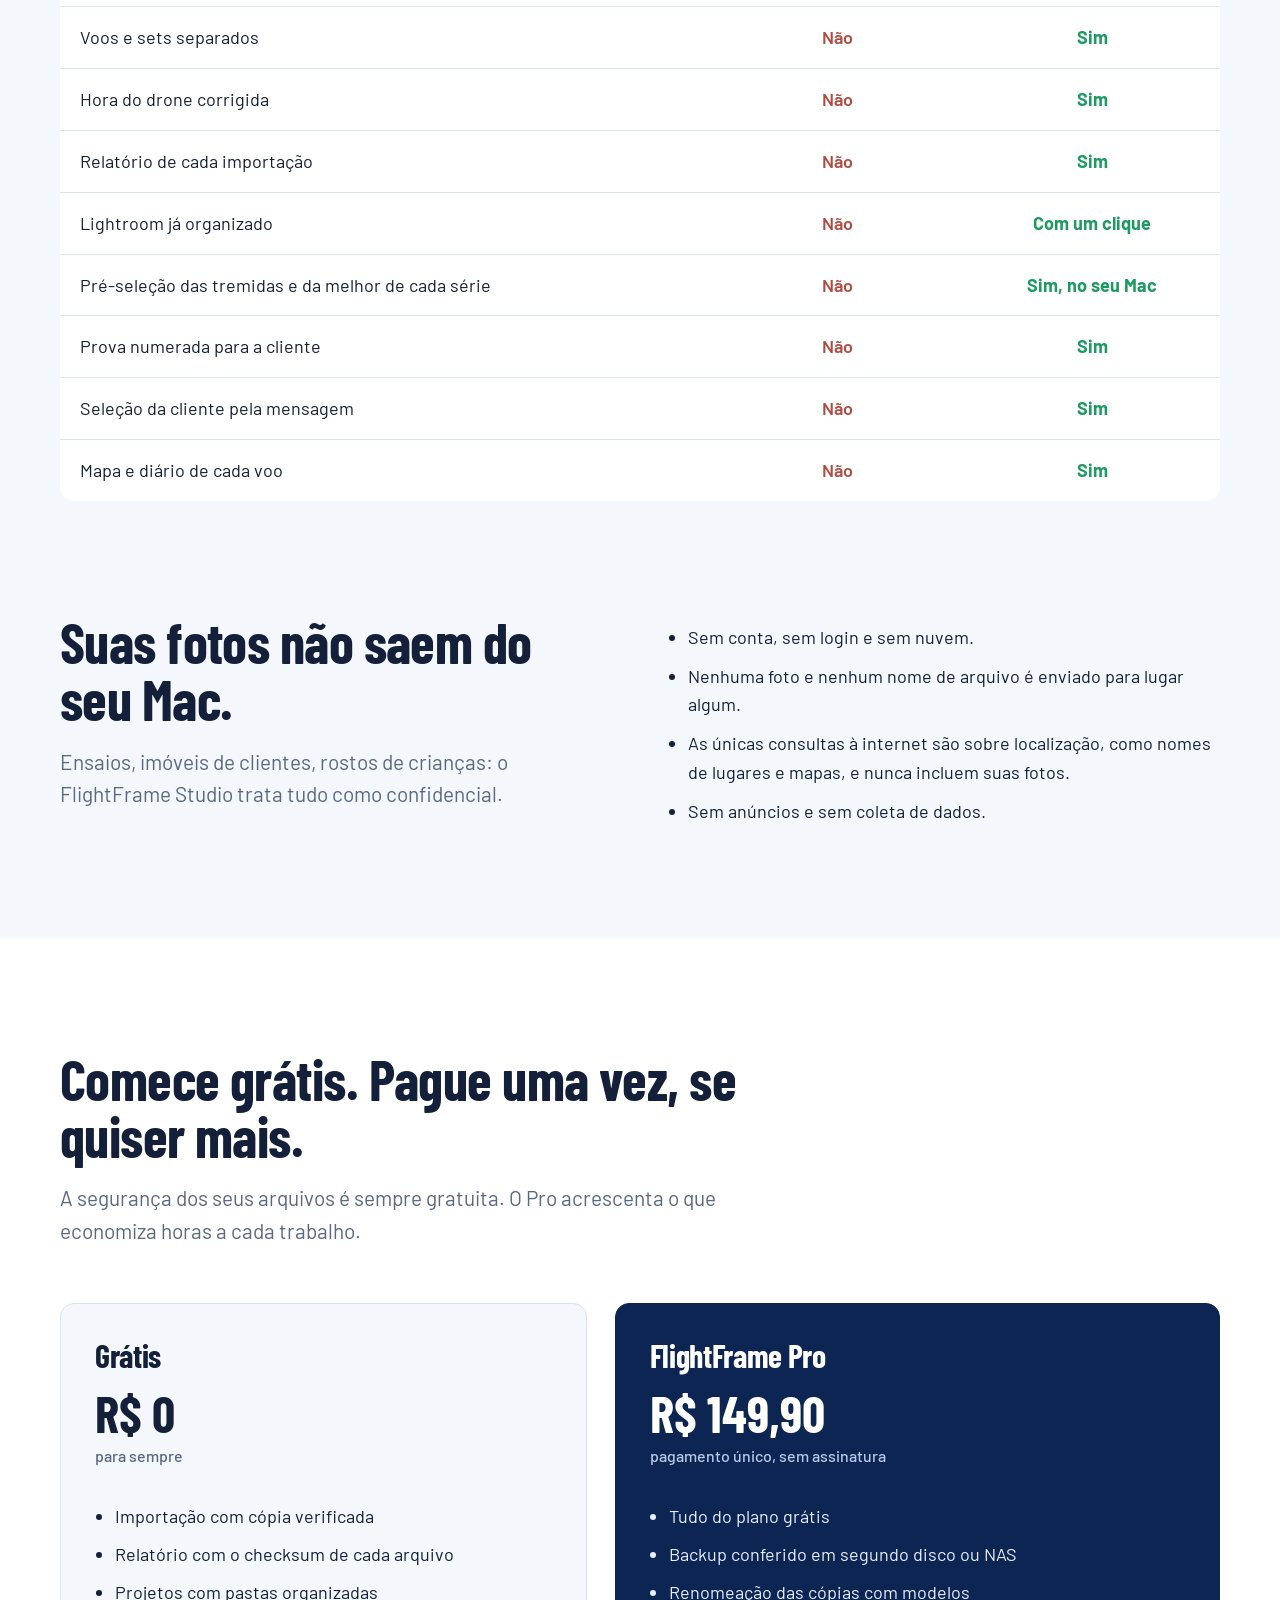
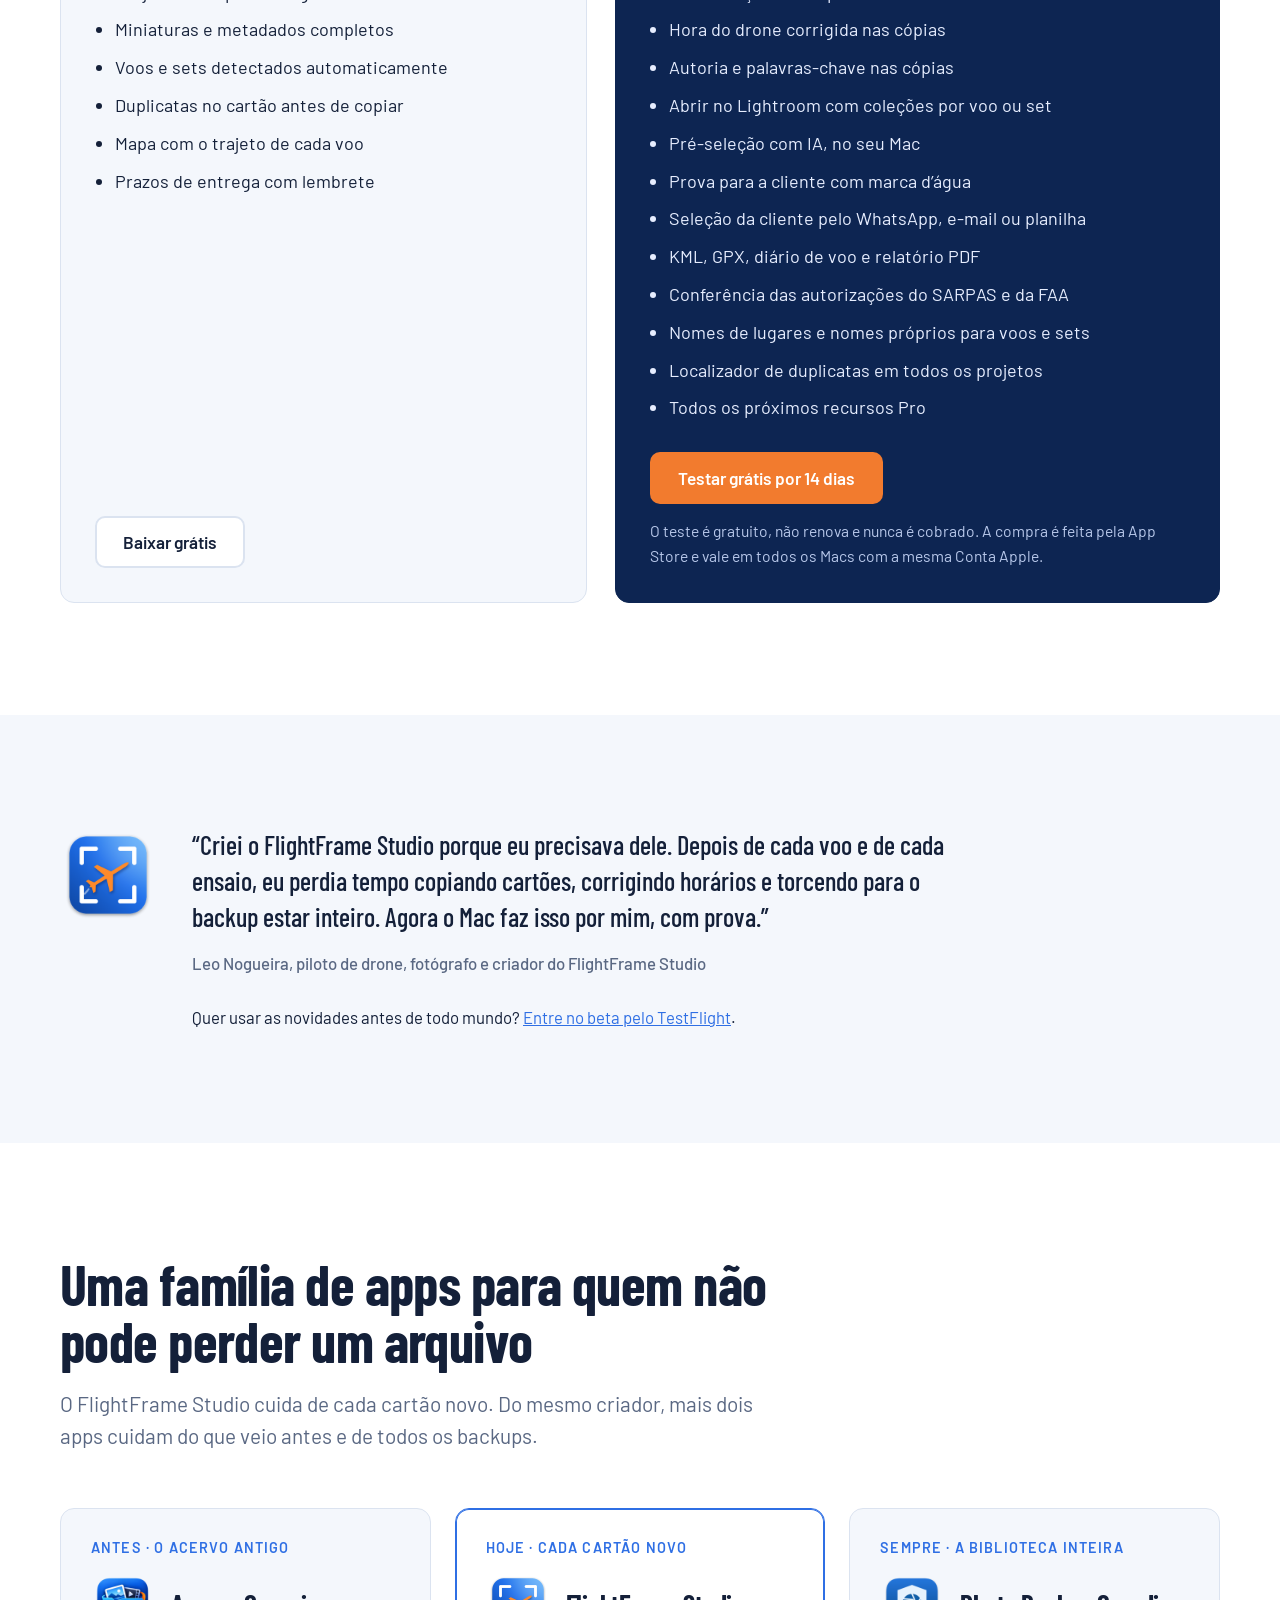
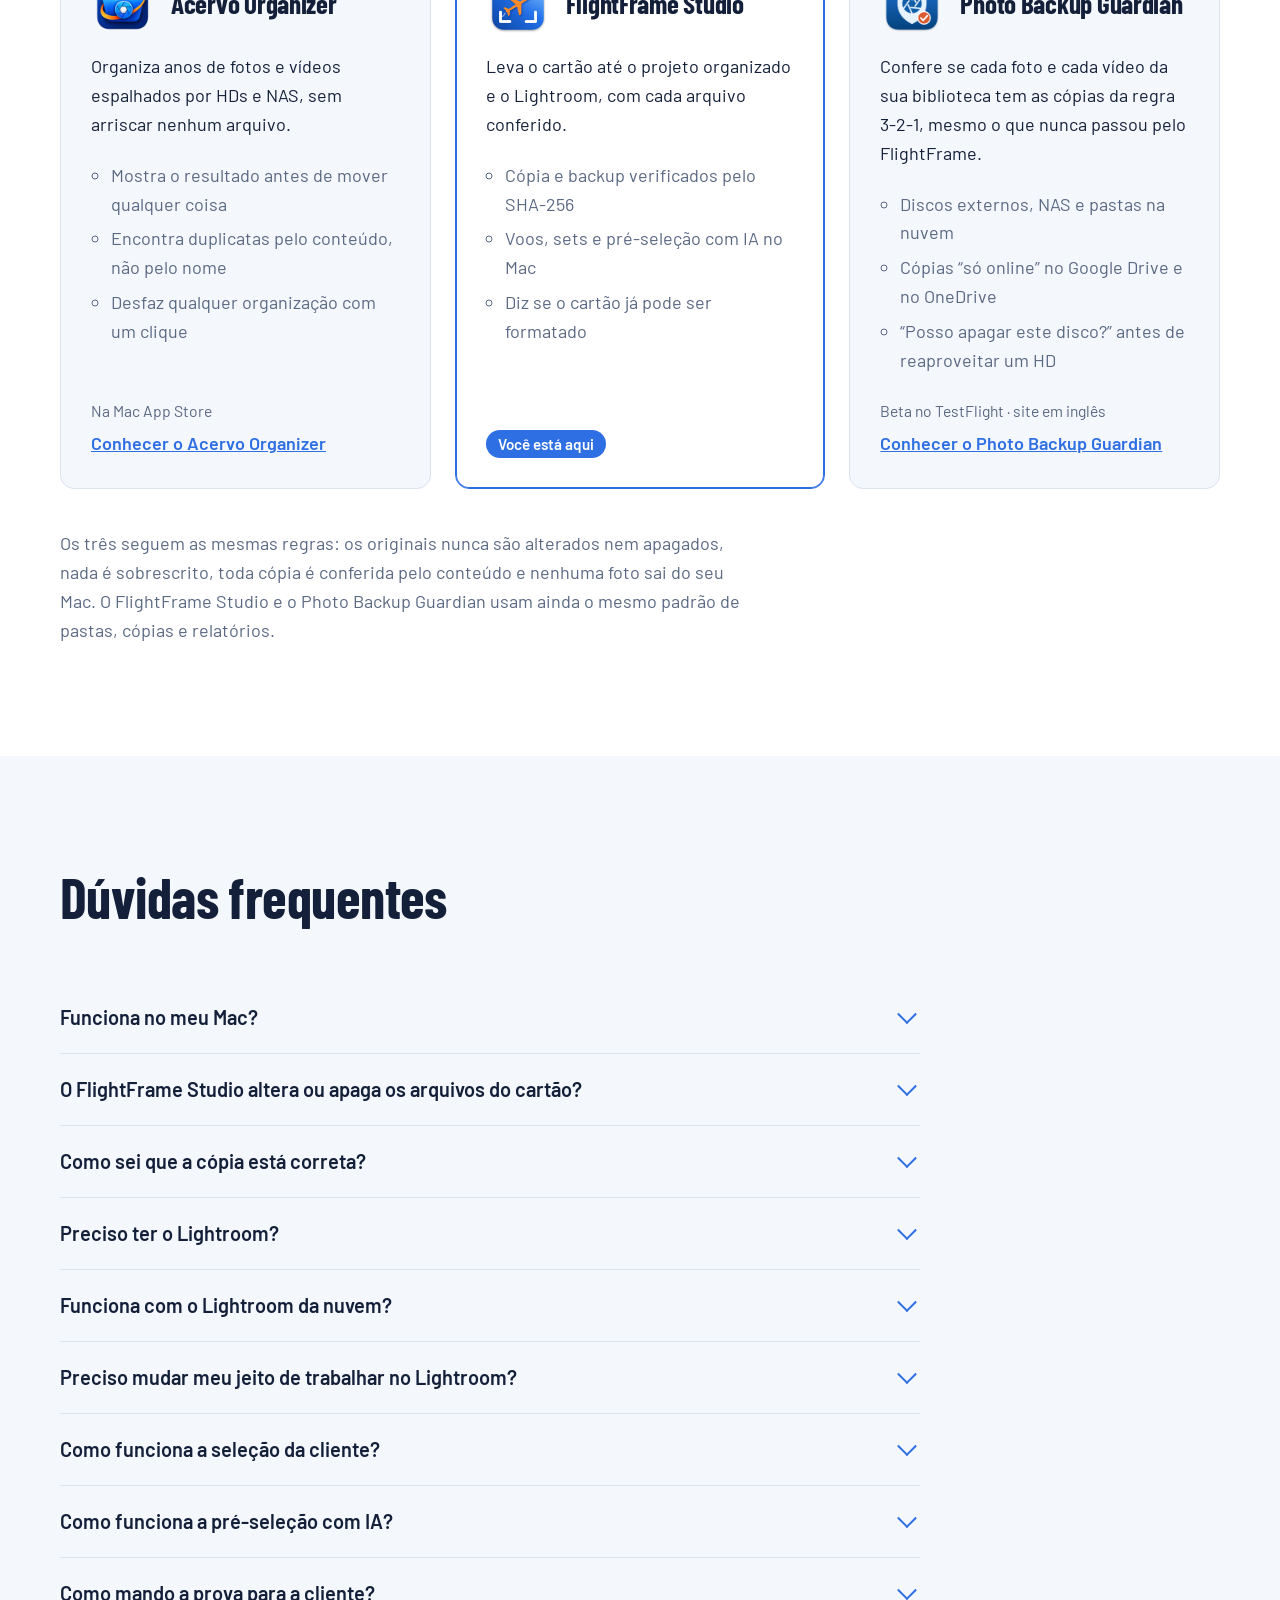
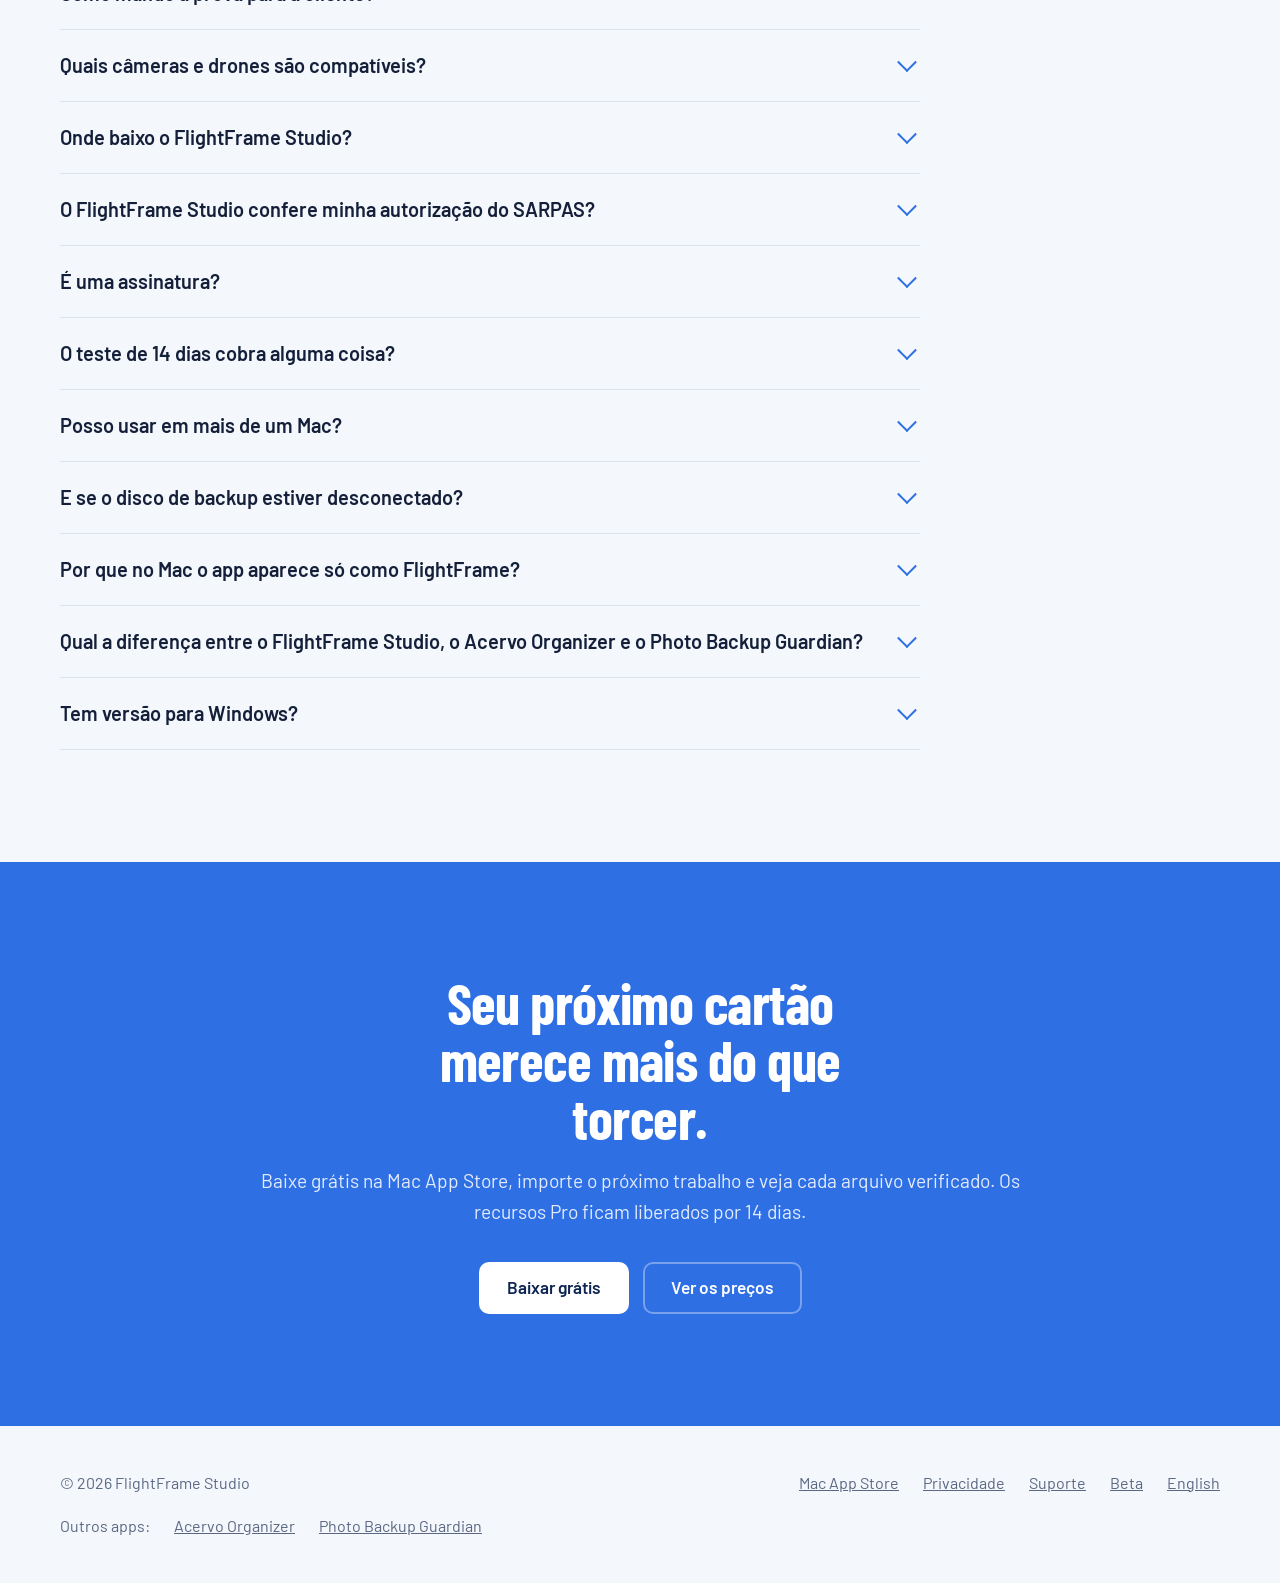
==== commit 24375a25: "Add the app family section with Acervo Organizer and Photo Backup Guardian Each app is shown by the " ====
--- a/index.html
+++ b/index.html
@@ -58,7 +58,7 @@
 <link rel="preconnect" href="https://fonts.googleapis.com">
 <link rel="preconnect" href="https://fonts.gstatic.com" crossorigin>
 <link href="https://fonts.googleapis.com/css2?family=Barlow+Condensed:wght@600;700&family=Barlow:wght@400;500;600&family=JetBrains+Mono:wght@400&display=swap" rel="stylesheet">
-<link rel="stylesheet" href="styles.css">
+<link rel="stylesheet" href="styles.css?v=2026-11-04">
 <script type="application/ld+json">
 {
   "@context": "https://schema.org",
@@ -471,8 +471,65 @@
     </div>
   </section>
 
+  <!-- App family -->
+  <section class="section family" id="apps">
+    <div class="wrap">
+      <div class="section-head">
+        <h2>Uma família de apps para quem não pode perder um arquivo</h2>
+        <p class="lede">O FlightFrame Studio cuida de cada cartão novo. Do mesmo criador, mais dois apps cuidam do que veio antes e de todos os backups.</p>
+      </div>
+      <ol class="family-grid">
+        <li class="family-app">
+          <span class="family-when">Antes · o acervo antigo</span>
+          <header>
+            <img src="assets/app-acervo-organizer.png" alt="" width="64" height="64" loading="lazy">
+            <h3>Acervo Organizer</h3>
+          </header>
+          <p>Organiza anos de fotos e vídeos espalhados por HDs e NAS, sem arriscar nenhum arquivo.</p>
+          <ul>
+            <li>Mostra o resultado antes de mover qualquer coisa</li>
+            <li>Encontra duplicatas pelo conteúdo, não pelo nome</li>
+            <li>Desfaz qualquer organização com um clique</li>
+          </ul>
+          <span class="family-status">Na Mac App Store</span>
+          <a class="family-link" href="https://acervoorganizer.ravendronevideos.com.br">Conhecer o Acervo Organizer</a>
+        </li>
+        <li class="family-app here">
+          <span class="family-when">Hoje · cada cartão novo</span>
+          <header>
+            <img src="assets/icon.png" alt="" width="64" height="64" loading="lazy">
+            <h3>FlightFrame Studio</h3>
+          </header>
+          <p>Leva o cartão até o projeto organizado e o Lightroom, com cada arquivo conferido.</p>
+          <ul>
+            <li>Cópia e backup verificados pelo SHA-256</li>
+            <li>Voos, sets e pré-seleção com IA no Mac</li>
+            <li>Diz se o cartão já pode ser formatado</li>
+          </ul>
+          <span class="family-here">Você está aqui</span>
+        </li>
+        <li class="family-app">
+          <span class="family-when">Sempre · a biblioteca inteira</span>
+          <header>
+            <img src="assets/app-photo-backup-guardian.png" alt="" width="64" height="64" loading="lazy">
+            <h3>Photo Backup Guardian</h3>
+          </header>
+          <p>Confere se cada foto e cada vídeo da sua biblioteca tem as cópias da regra 3-2-1, mesmo o que nunca passou pelo FlightFrame.</p>
+          <ul>
+            <li>Discos externos, NAS e pastas na nuvem</li>
+            <li>Cópias “só online” no Google Drive e no OneDrive</li>
+            <li>“Posso apagar este disco?” antes de reaproveitar um HD</li>
+          </ul>
+          <span class="family-status">Beta no TestFlight · site em inglês</span>
+          <a class="family-link" href="https://photobackupguardian.app" hreflang="en">Conhecer o Photo Backup Guardian</a>
+        </li>
+      </ol>
+      <p class="family-rules">Os três seguem as mesmas regras: os originais nunca são alterados nem apagados, nada é sobrescrito, toda cópia é conferida pelo conteúdo e nenhuma foto sai do seu Mac. O FlightFrame Studio e o Photo Backup Guardian usam ainda o mesmo padrão de pastas, cópias e relatórios.</p>
+    </div>
+  </section>
+
   <!-- FAQ -->
-  <section class="section" id="duvidas" style="padding-top:0">
+  <section class="section" id="duvidas">
     <div class="wrap">
       <div class="section-head"><h2>Dúvidas frequentes</h2></div>
       <div class="faq">
@@ -493,6 +550,7 @@
         <details><summary>Posso usar em mais de um Mac?</summary><p>Sim. A compra fica na sua Conta Apple. Em outro Mac, é só baixar o app e tocar em Restaurar Compras.</p></details>
         <details><summary>E se o disco de backup estiver desconectado?</summary><p>A cópia do projeto acontece normalmente, e o FlightFrame Studio avisa que o backup ficou pendente. Depois, um clique refaz só o que faltou.</p></details>
         <details><summary>Por que no Mac o app aparece só como FlightFrame?</summary><p>FlightFrame Studio é o nome na App Store. Depois de instalado, o app aparece com o nome curto, FlightFrame, no Launchpad e na barra de menus.</p></details>
+        <details><summary>Qual a diferença entre o FlightFrame Studio, o Acervo Organizer e o Photo Backup Guardian?</summary><p>Cada um entra num momento do trabalho. O FlightFrame Studio recebe cada cartão novo: copia com conferência, organiza o projeto, faz o backup e diz se o cartão já pode ser formatado. O <a href="https://acervoorganizer.ravendronevideos.com.br">Acervo Organizer</a> arruma o que já está nos seus HDs e no NAS, de antes do FlightFrame. O <a href="https://photobackupguardian.app" hreflang="en">Photo Backup Guardian</a> vigia a biblioteca inteira, com todos os discos e pastas na nuvem, e avisa quando falta uma cópia da regra 3-2-1. Você pode usar só um ou os três juntos.</p></details>
         <details><summary>Tem versão para Windows?</summary><p>Não. O FlightFrame Studio é um app nativo para Mac.</p></details>
       </div>
     </div>
@@ -521,6 +579,11 @@
       <a href="support.html">Suporte</a>
       <a href="https://testflight.apple.com/join/Wz2NuCgx">Beta</a>
       <a href="en/" hreflang="en" lang="en">English</a>
+    </nav>
+    <nav class="footer-apps" aria-label="Outros apps">
+      <span>Outros apps:</span>
+      <a href="https://acervoorganizer.ravendronevideos.com.br">Acervo Organizer</a>
+      <a href="https://photobackupguardian.app" hreflang="en">Photo Backup Guardian</a>
     </nav>
   </div>
 </footer>
--- a/styles.css
+++ b/styles.css
@@ -337,6 +337,24 @@
 .faq details[open] summary::after { transform: translateY(-30%) rotate(-135deg); }
 .faq details p { padding: 0 0 22px; color: var(--mist); max-width: 68ch; }
 
+/* App family: three apps, one per moment of the work */
+.family { background: var(--white); }
+.family-grid { display: grid; grid-template-columns: repeat(3, 1fr); gap: 24px; list-style: none; margin: 0; padding: 0; }
+.family-app { display: flex; flex-direction: column; border: 1px solid var(--line); border-radius: var(--radius-window); padding: 30px; background: var(--paper); }
+.family-app.here { background: var(--white); border-color: var(--sky); box-shadow: inset 0 0 0 1px var(--sky); }
+.family-when { font: 600 .9rem/1.2 var(--text); letter-spacing: .08em; text-transform: uppercase; color: var(--sky); }
+.family-app header { display: flex; gap: 16px; align-items: center; margin-top: 16px; }
+.family-app img { width: 64px; height: 64px; border-radius: 15px; flex: none; }
+.family-app h3 { font-size: 1.7rem; line-height: 1.1; }
+.family-app > p { margin-top: 16px; }
+.family-app ul { margin: 16px 0 24px; padding-left: 1.1em; color: var(--mist); flex: 1; }
+.family-app li { margin-top: 6px; }
+.family-status { font-size: .98rem; color: var(--mist); }
+.family-link { margin-top: 6px; font-weight: 600; }
+.family-here { align-self: flex-start; padding: 2px 12px; border-radius: 999px; background: var(--sky); color: #fff; font-weight: 600; font-size: .95rem; }
+.family-rules { margin-top: 40px; color: var(--mist); max-width: 70ch; }
+@media (max-width: 900px) { .family-grid { grid-template-columns: 1fr; } }
+
 /* Final CTA */
 .final { background: var(--sky); color: #fff; text-align: center; }
 .final h2 { color: #fff; max-width: 18ch; margin-inline: auto; }
@@ -350,6 +368,7 @@
 .site-footer .wrap { display: flex; flex-wrap: wrap; gap: 18px 32px; align-items: center; }
 .site-footer nav { display: flex; gap: 24px; margin-left: auto; }
 .site-footer a { color: var(--mist); }
+.site-footer .footer-apps { flex-basis: 100%; margin-left: 0; flex-wrap: wrap; gap: 8px 24px; }
 
 /* ---------- Document pages (privacy, support) ---------- */
 .doc { padding: 64px 0 96px; }
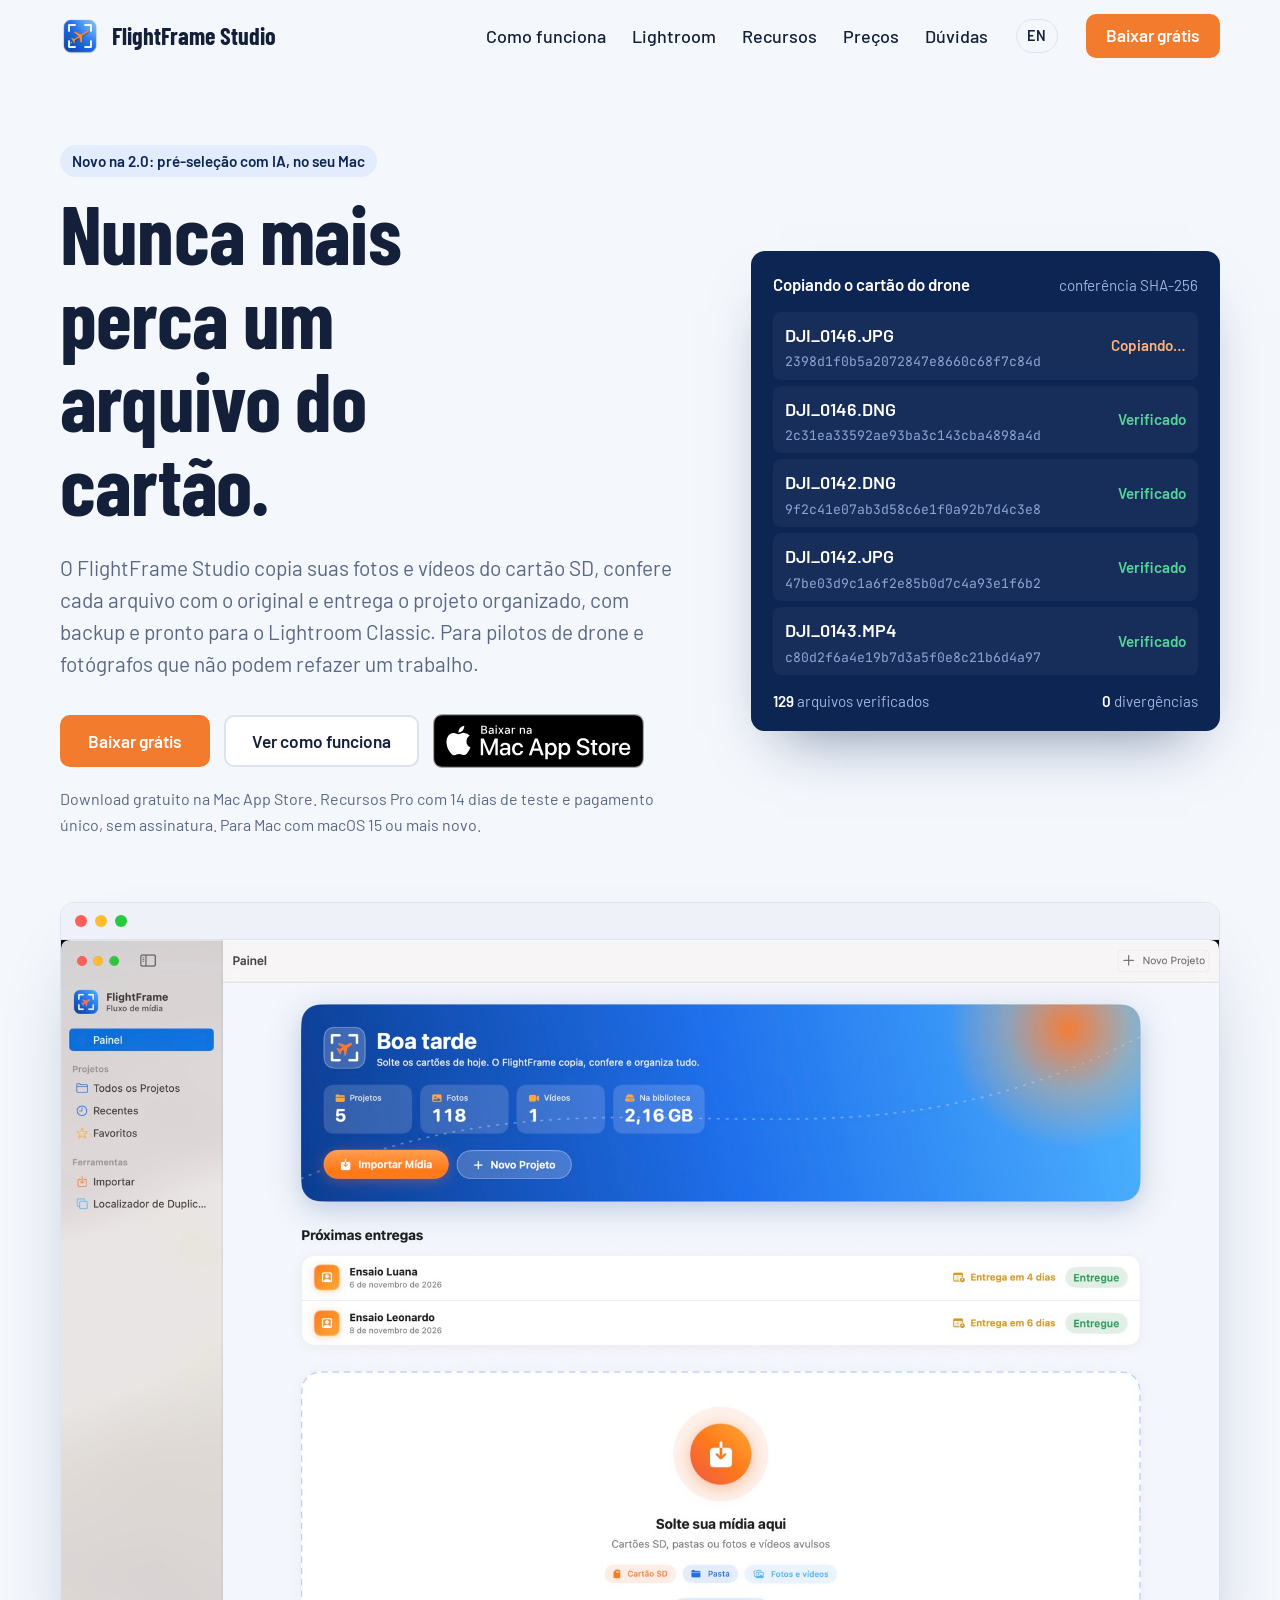
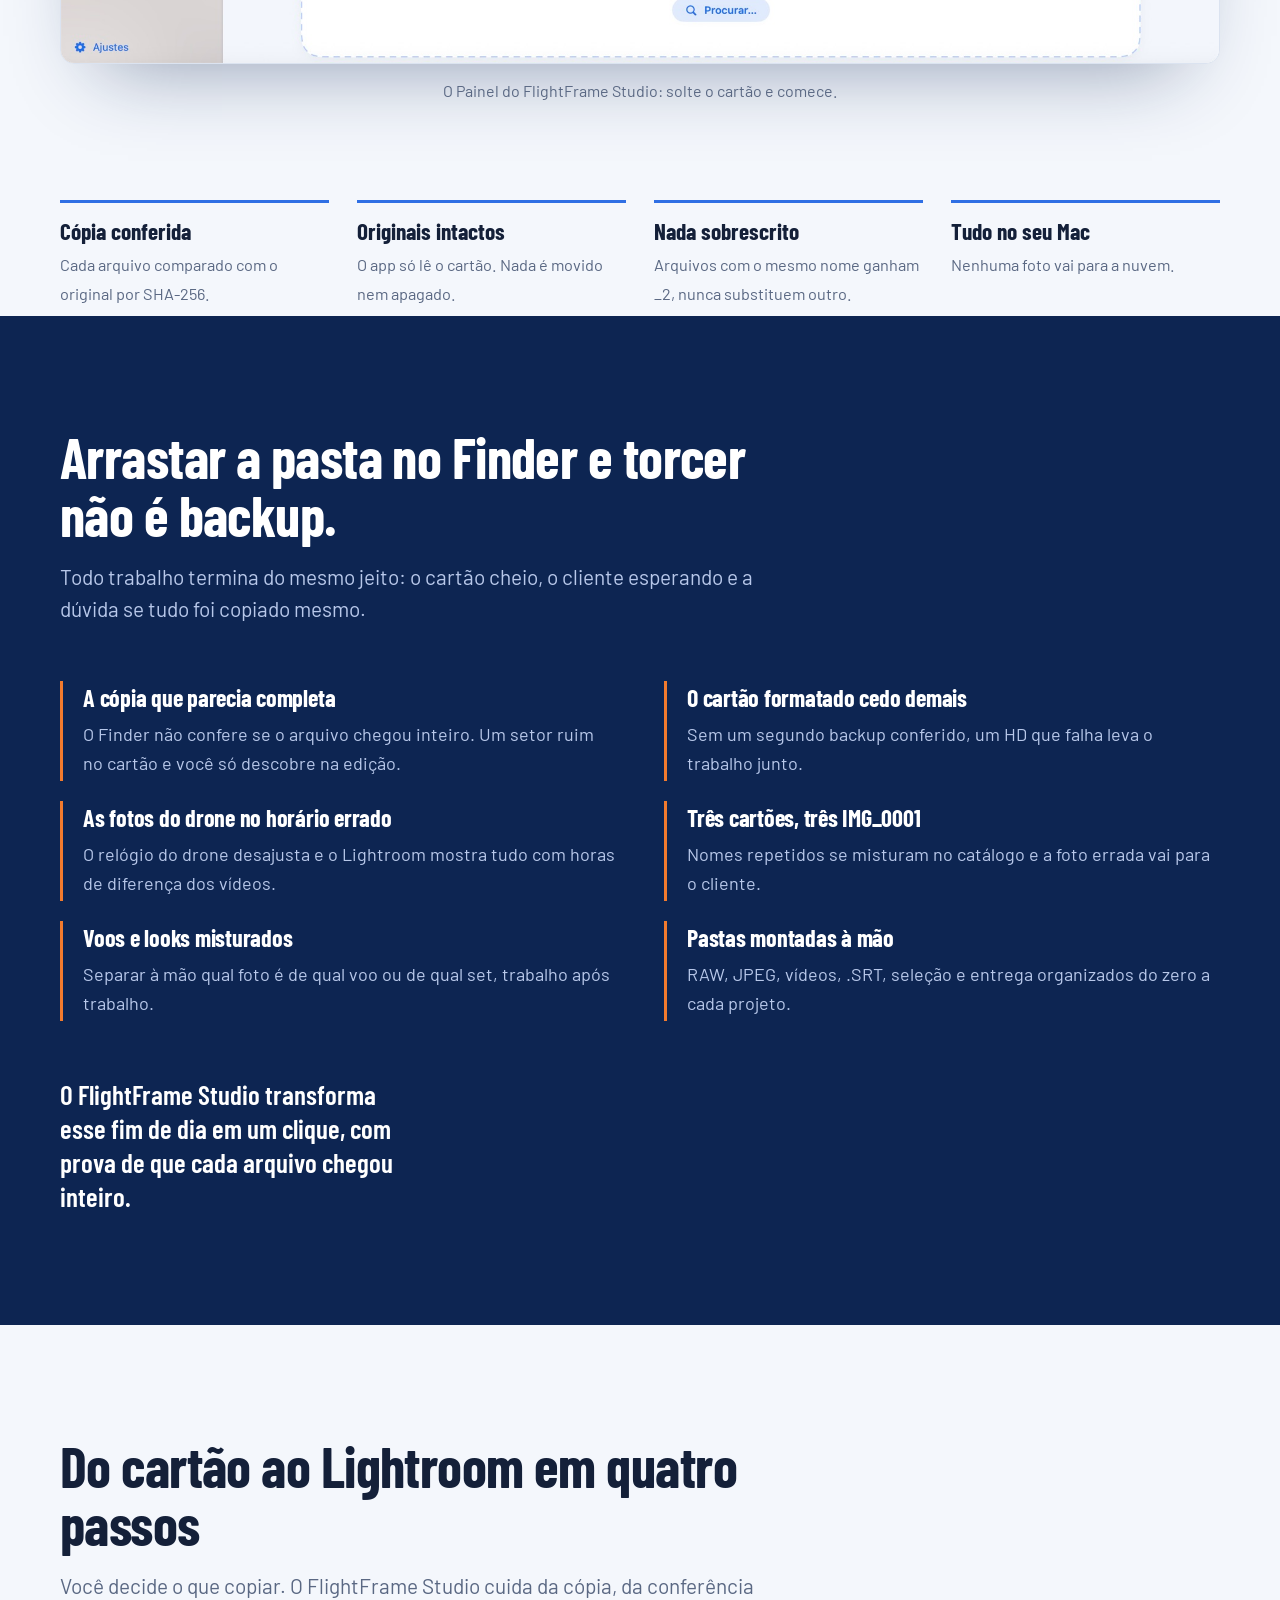
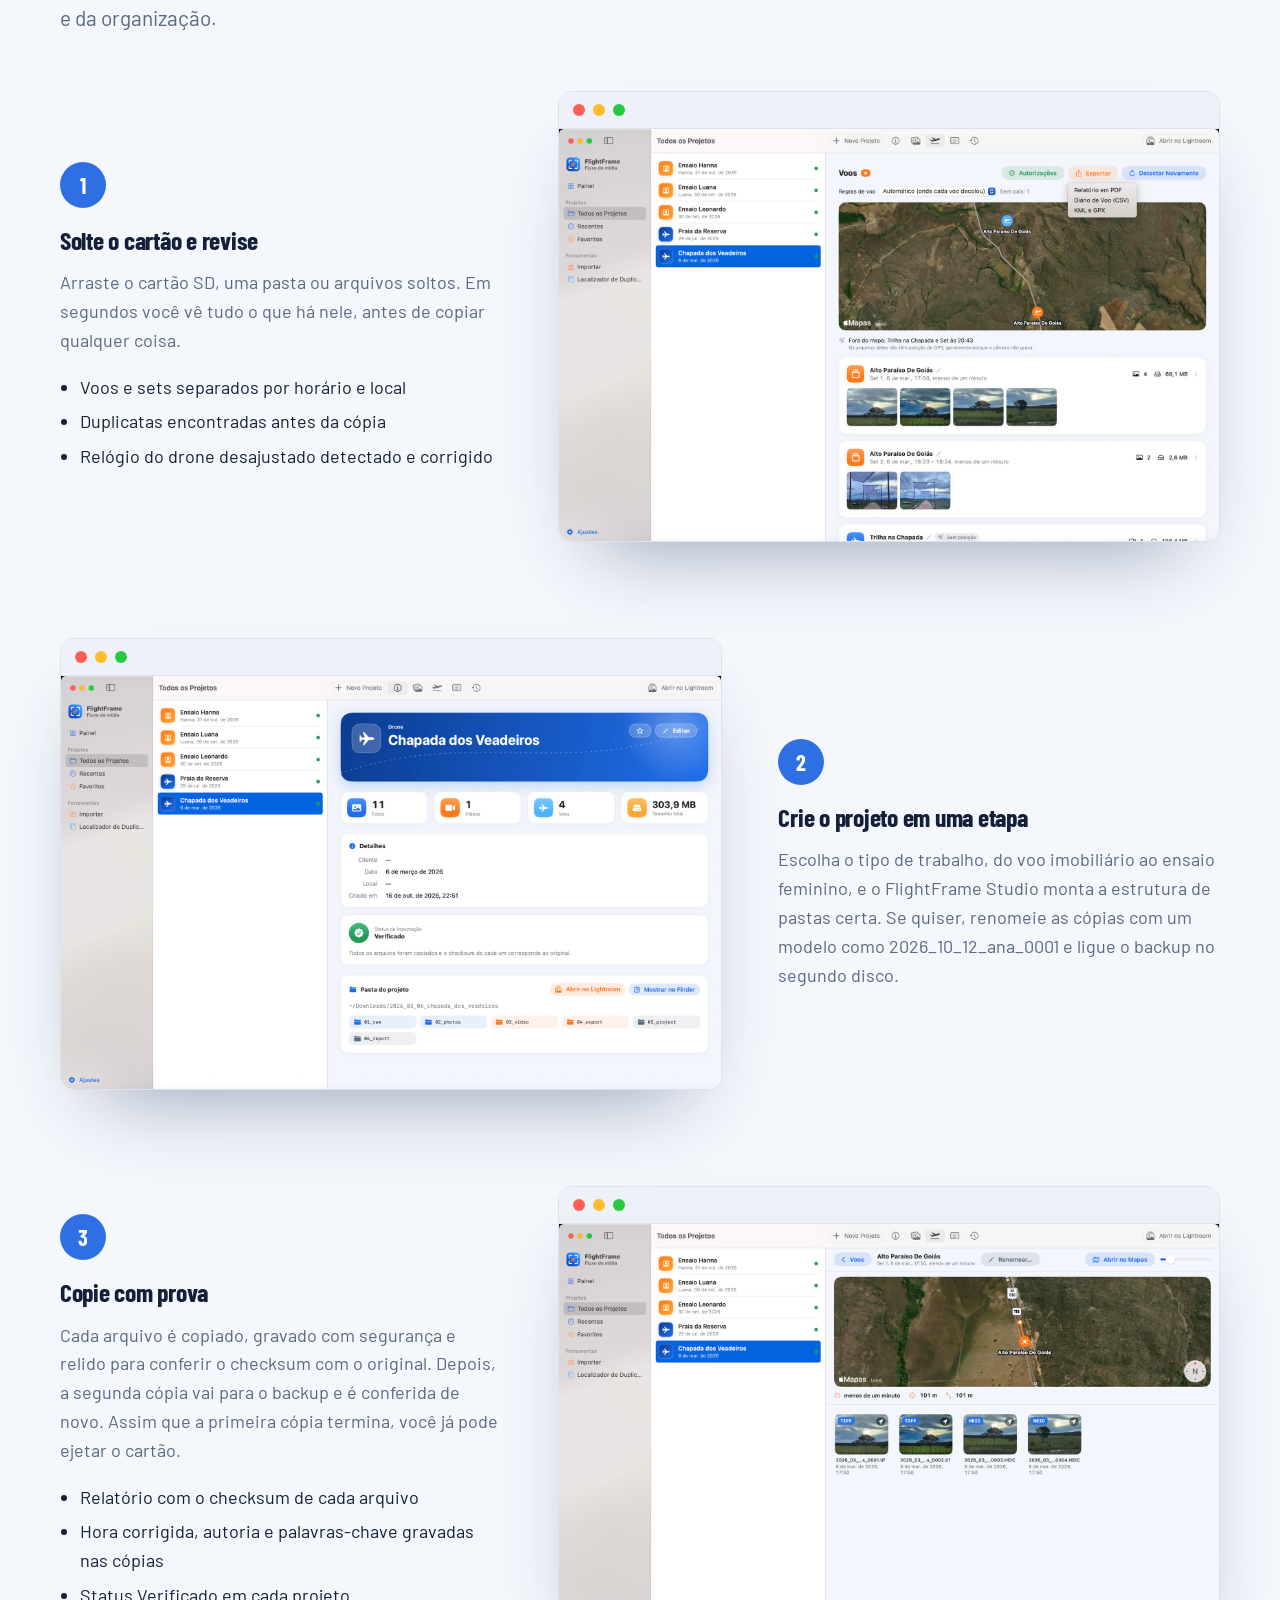
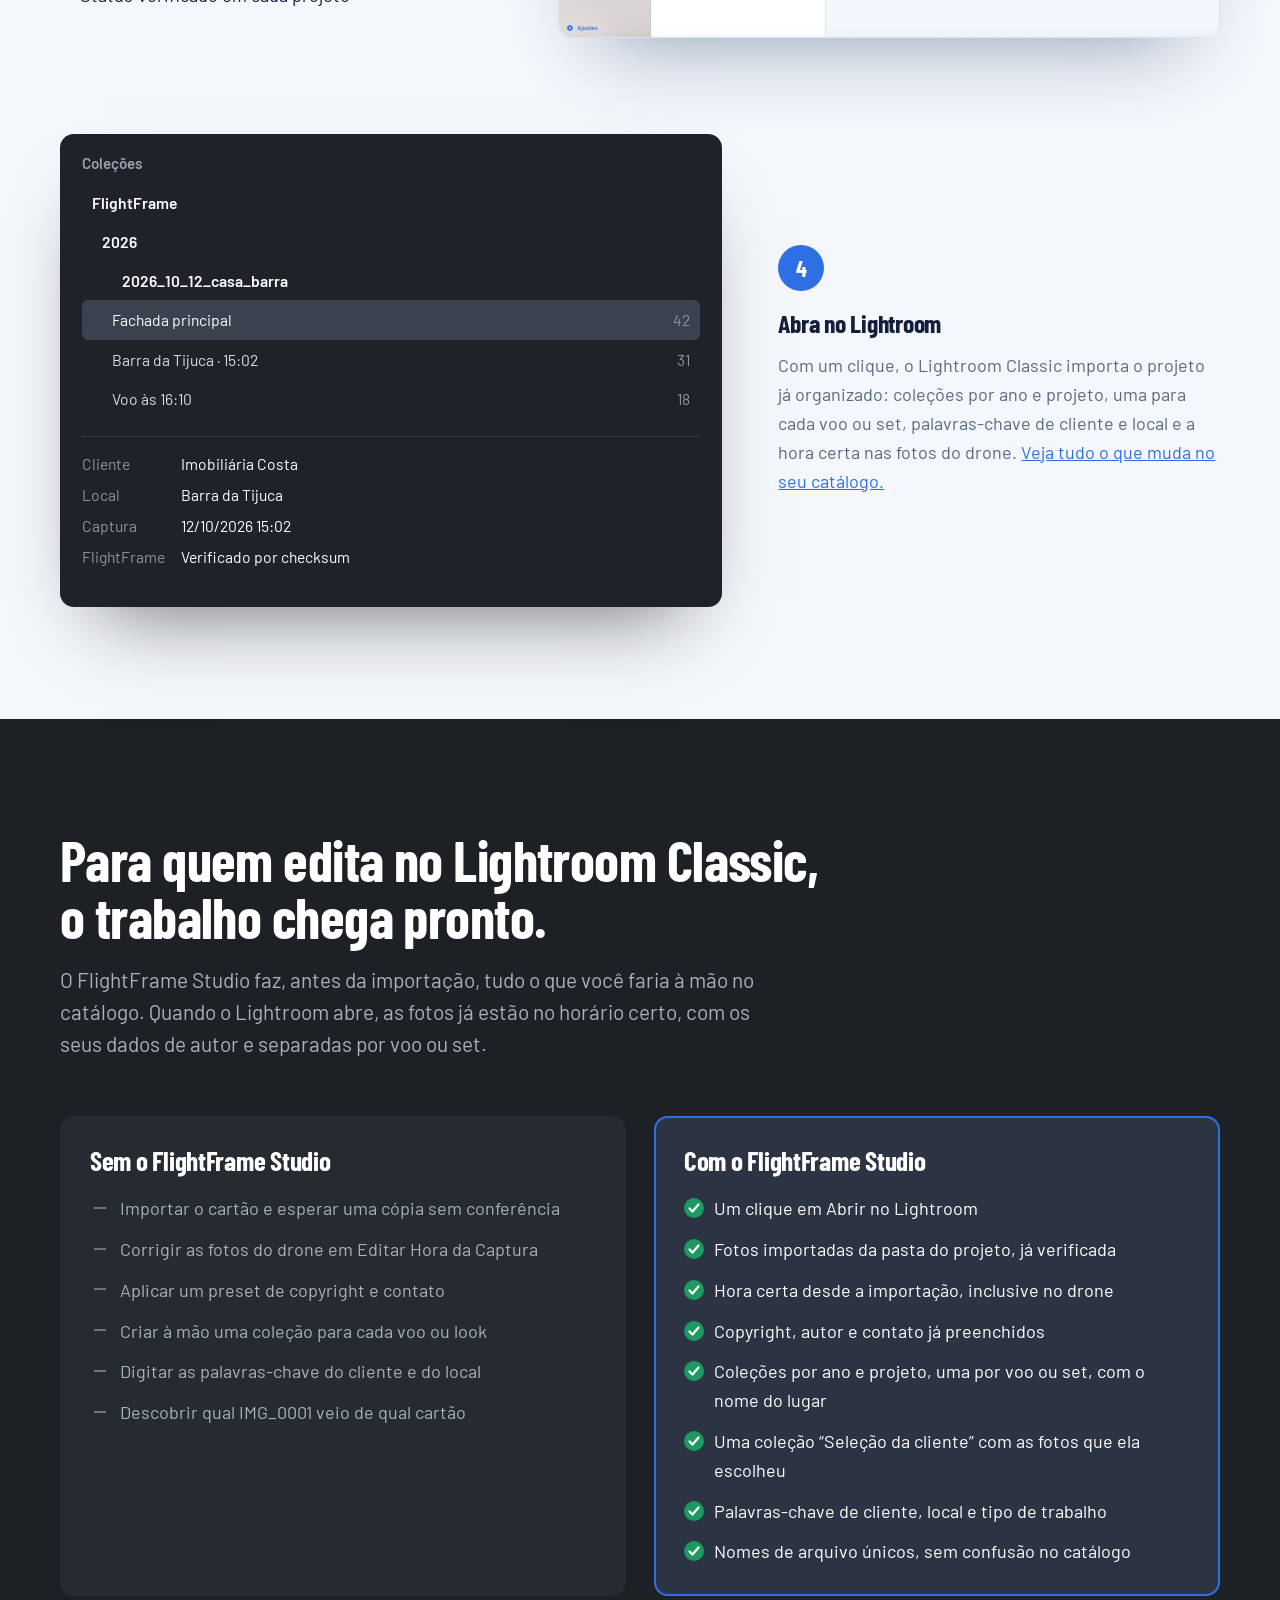
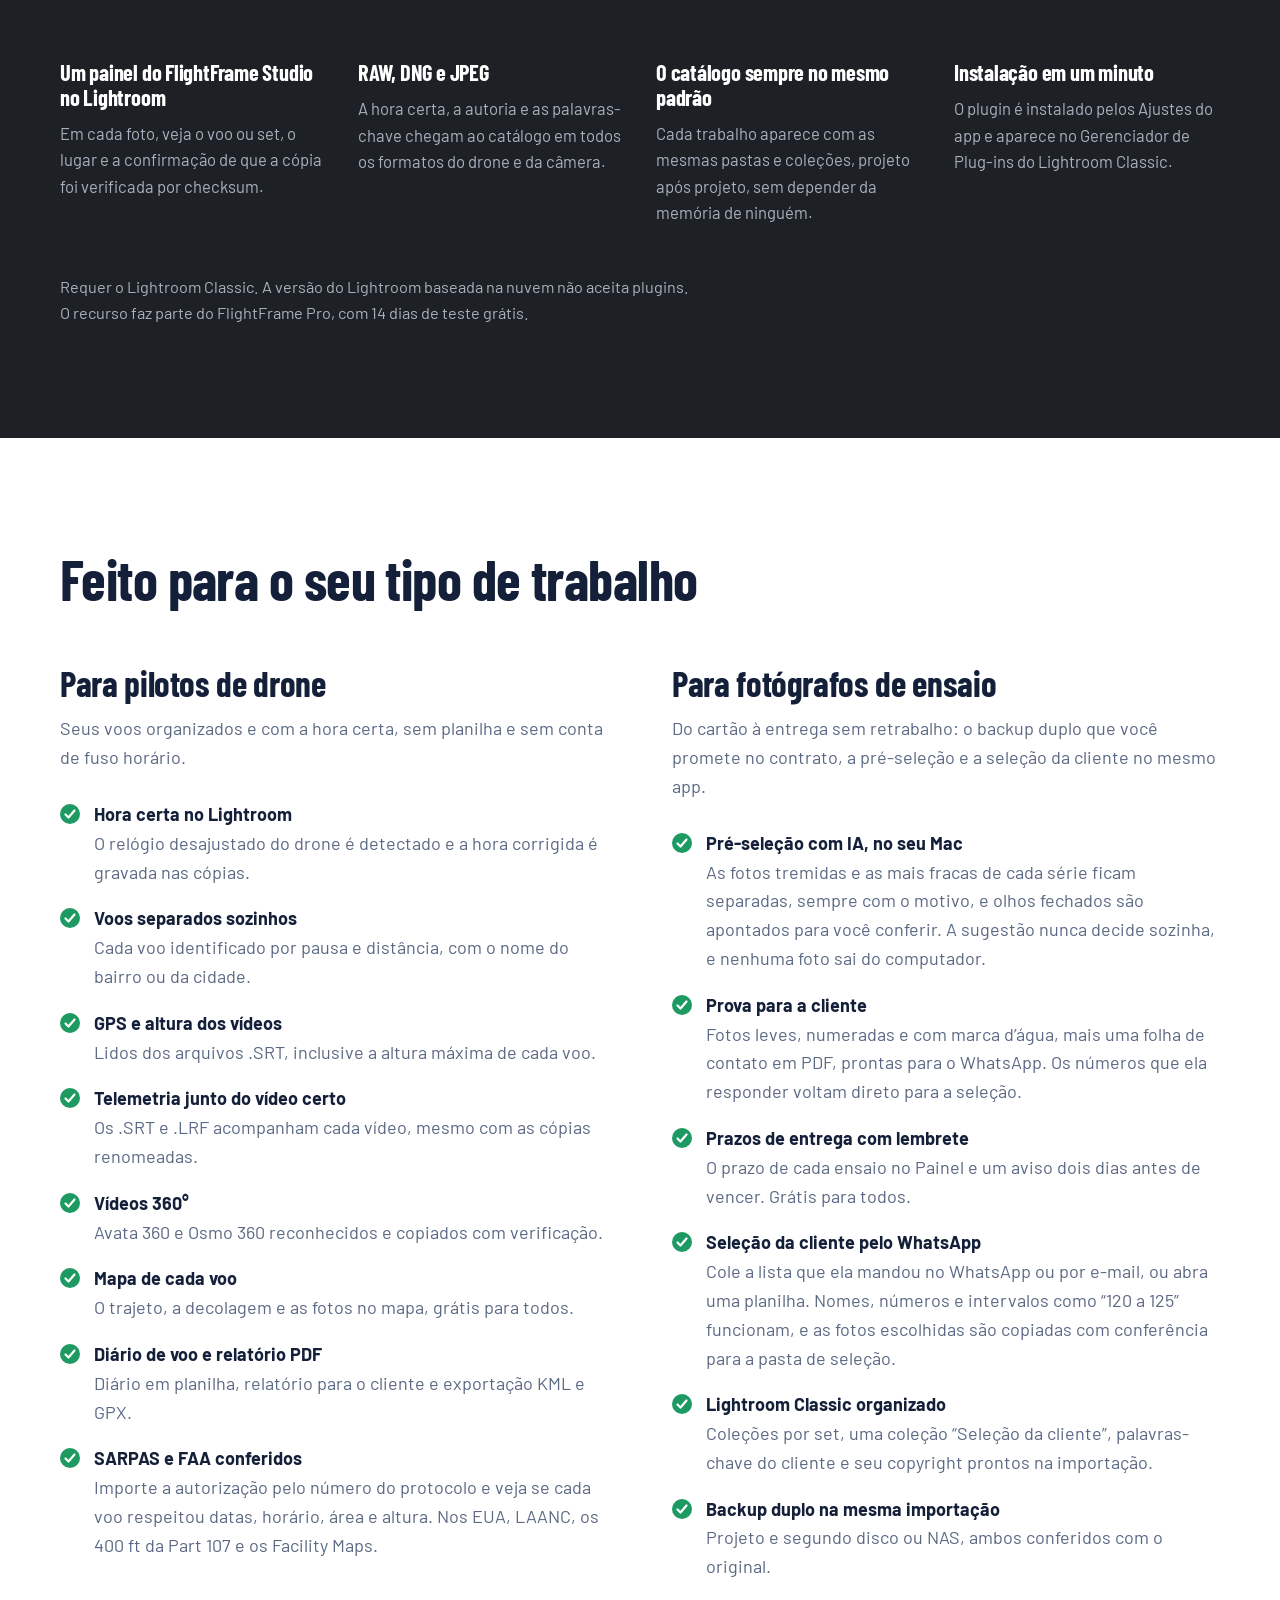
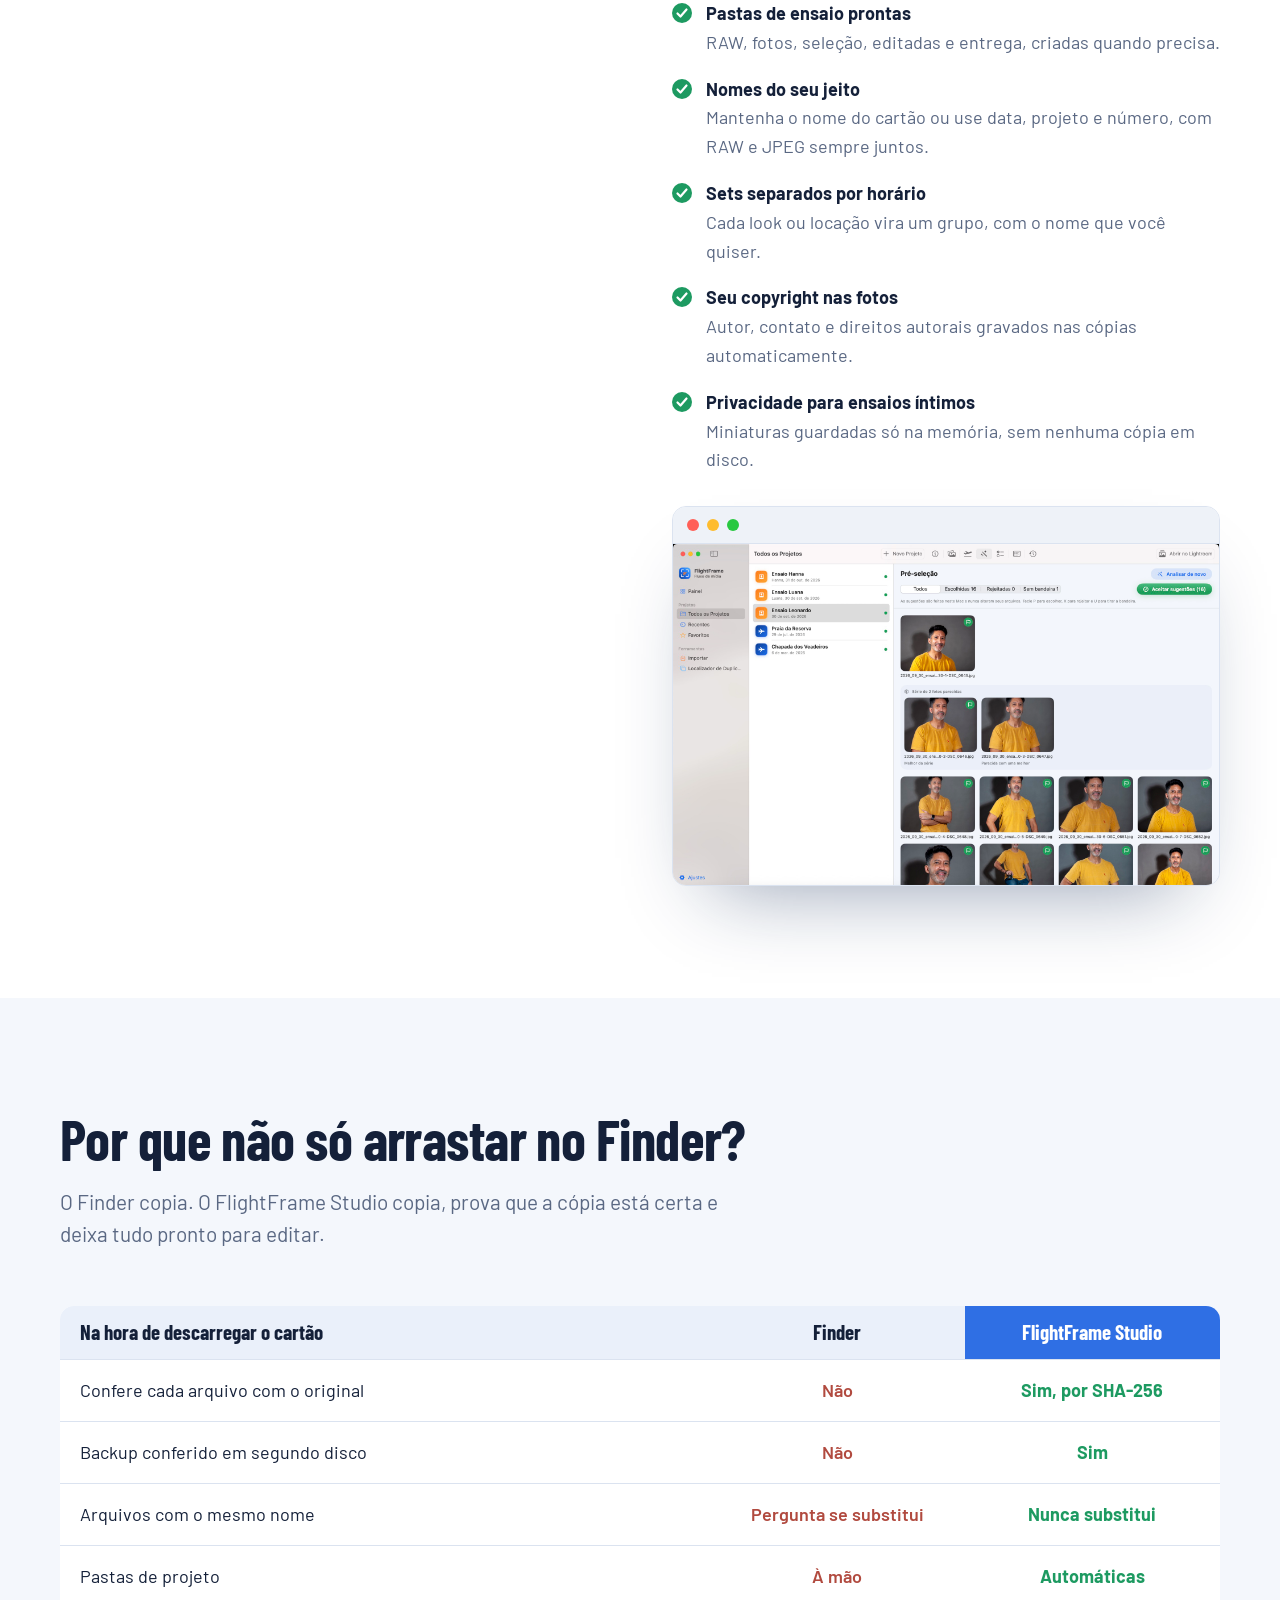
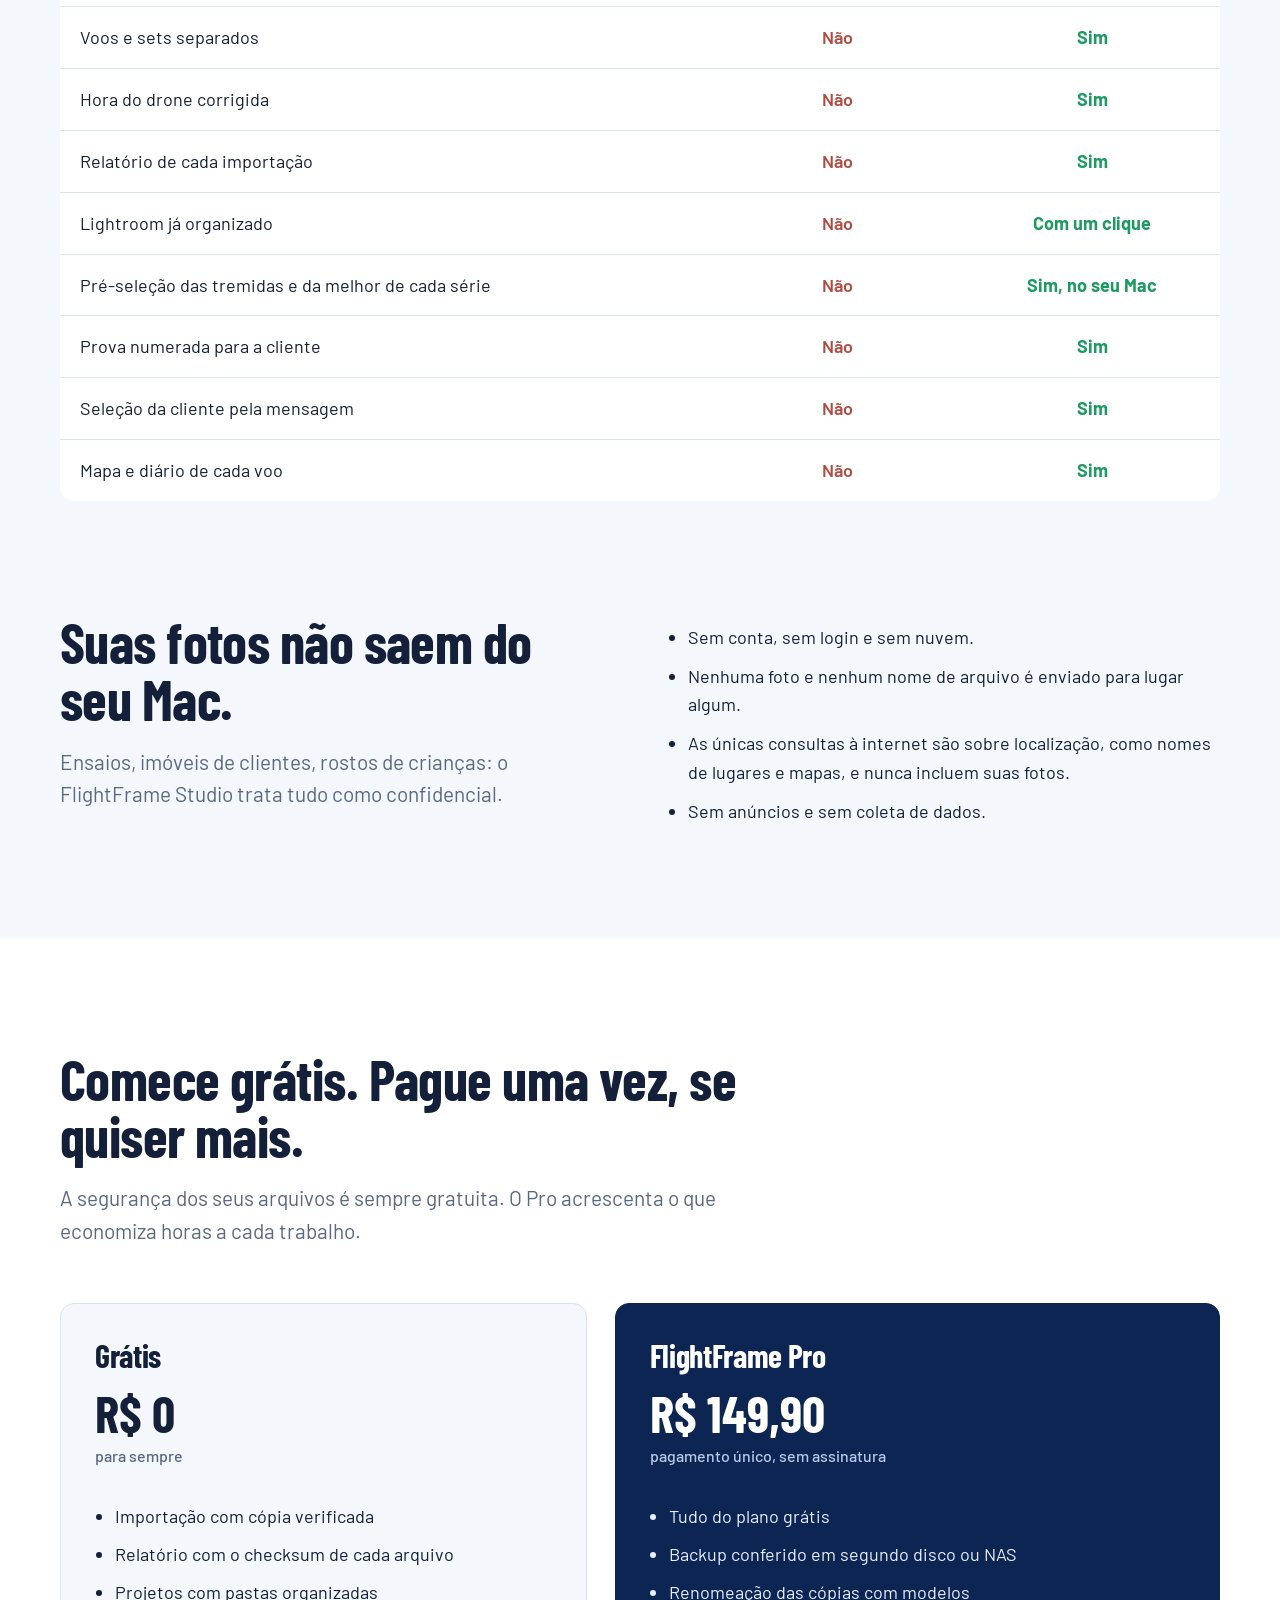
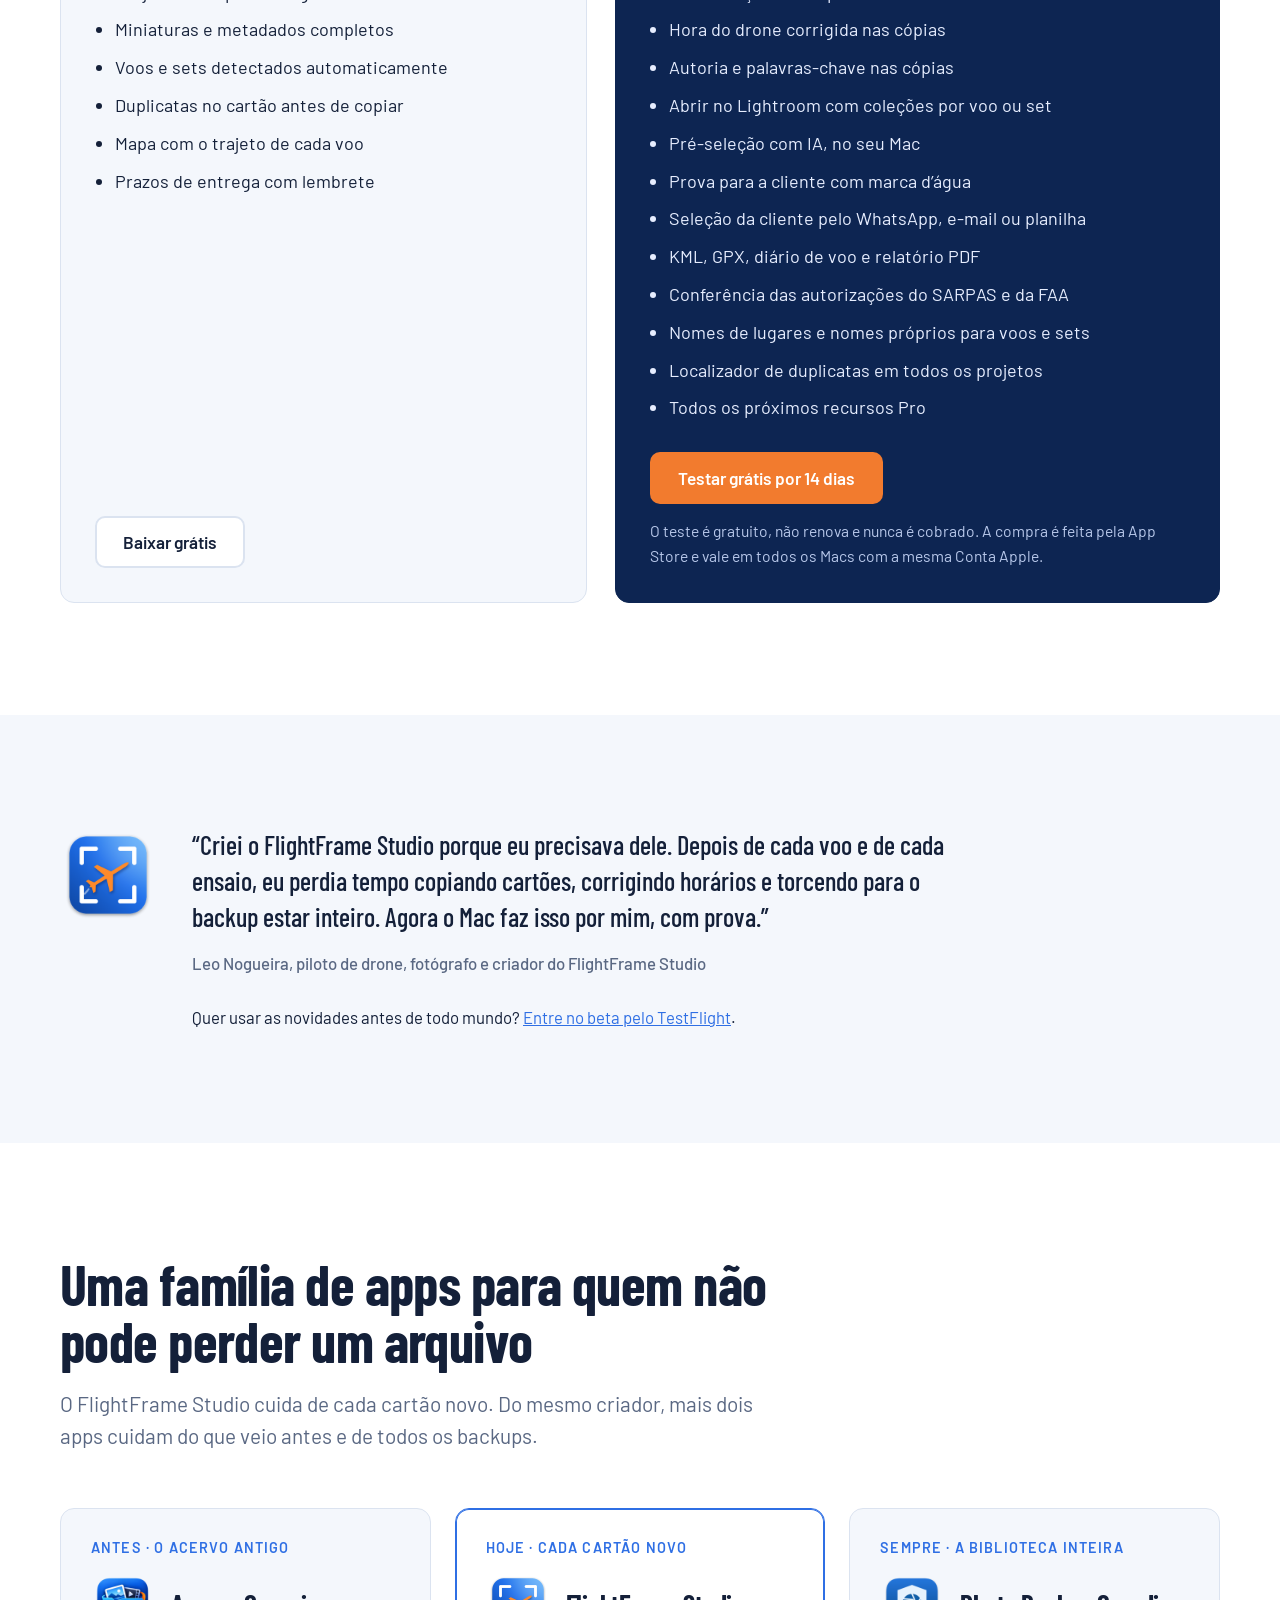
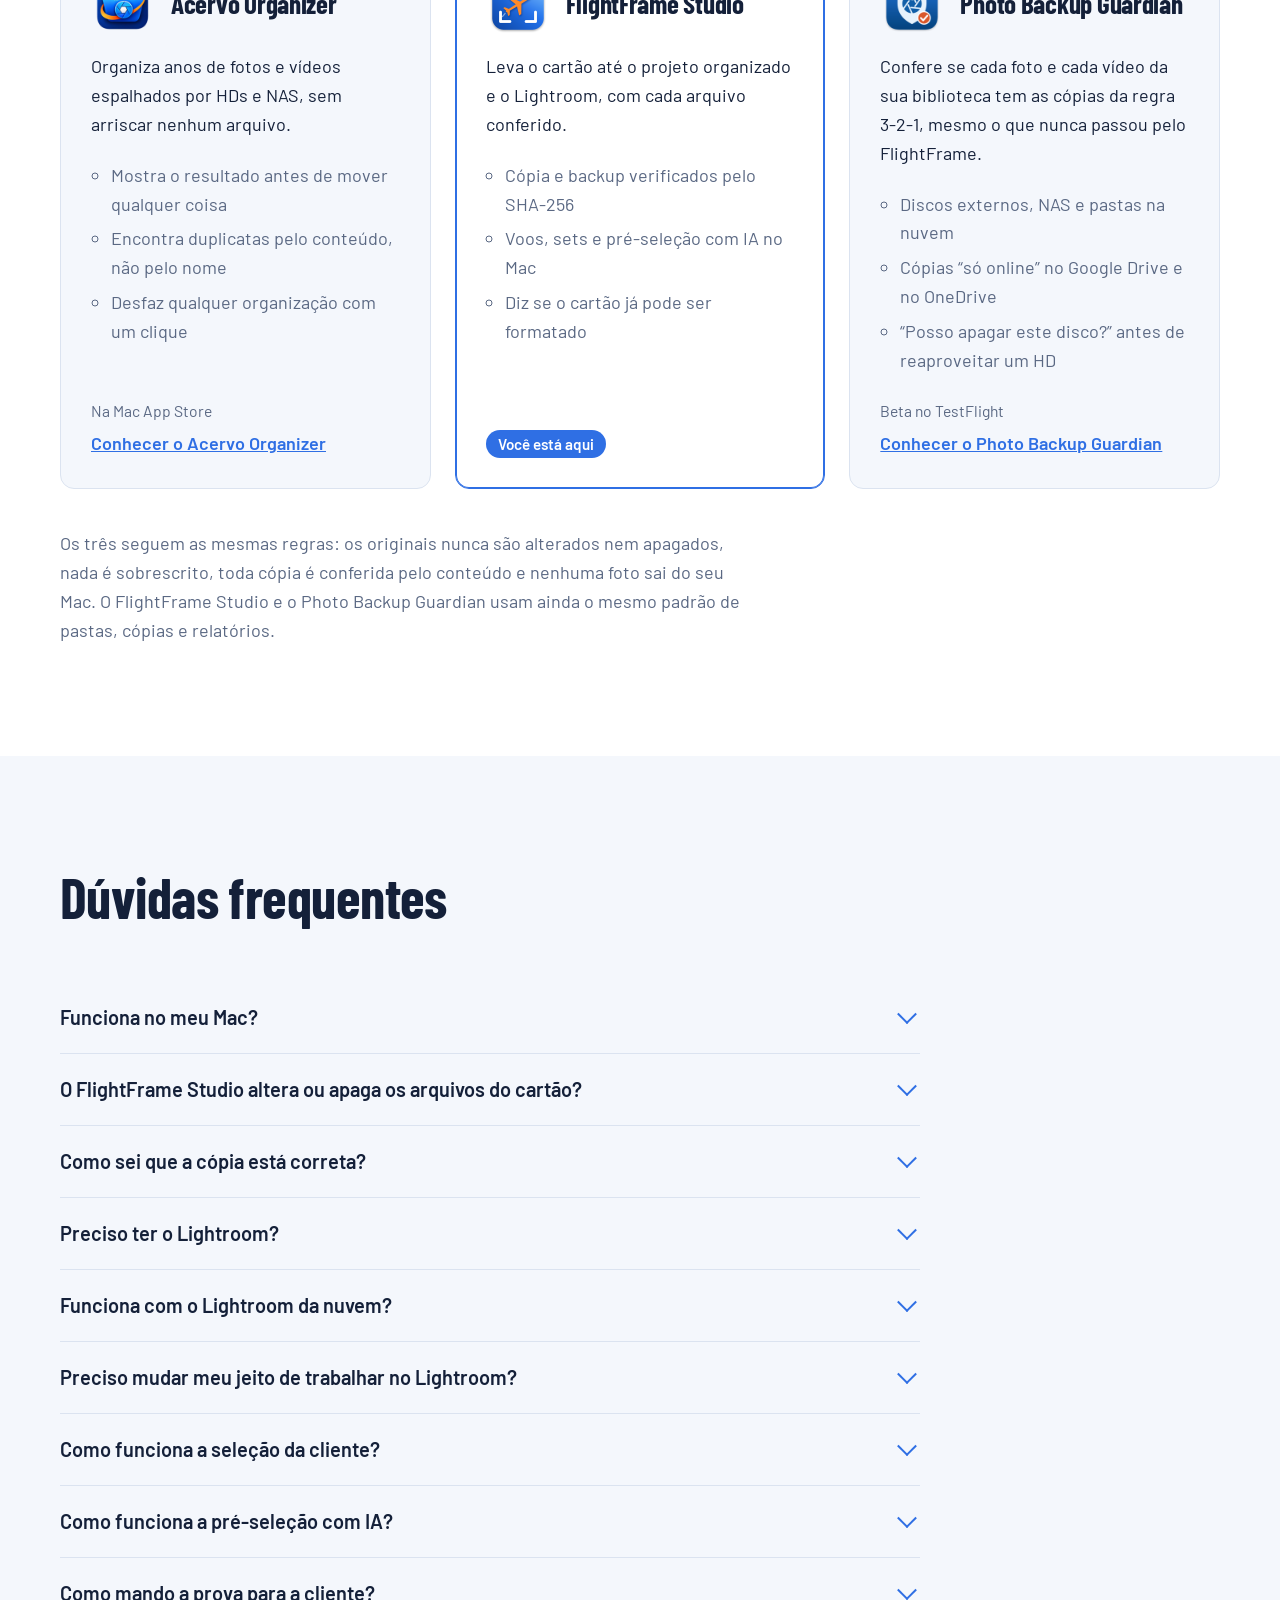
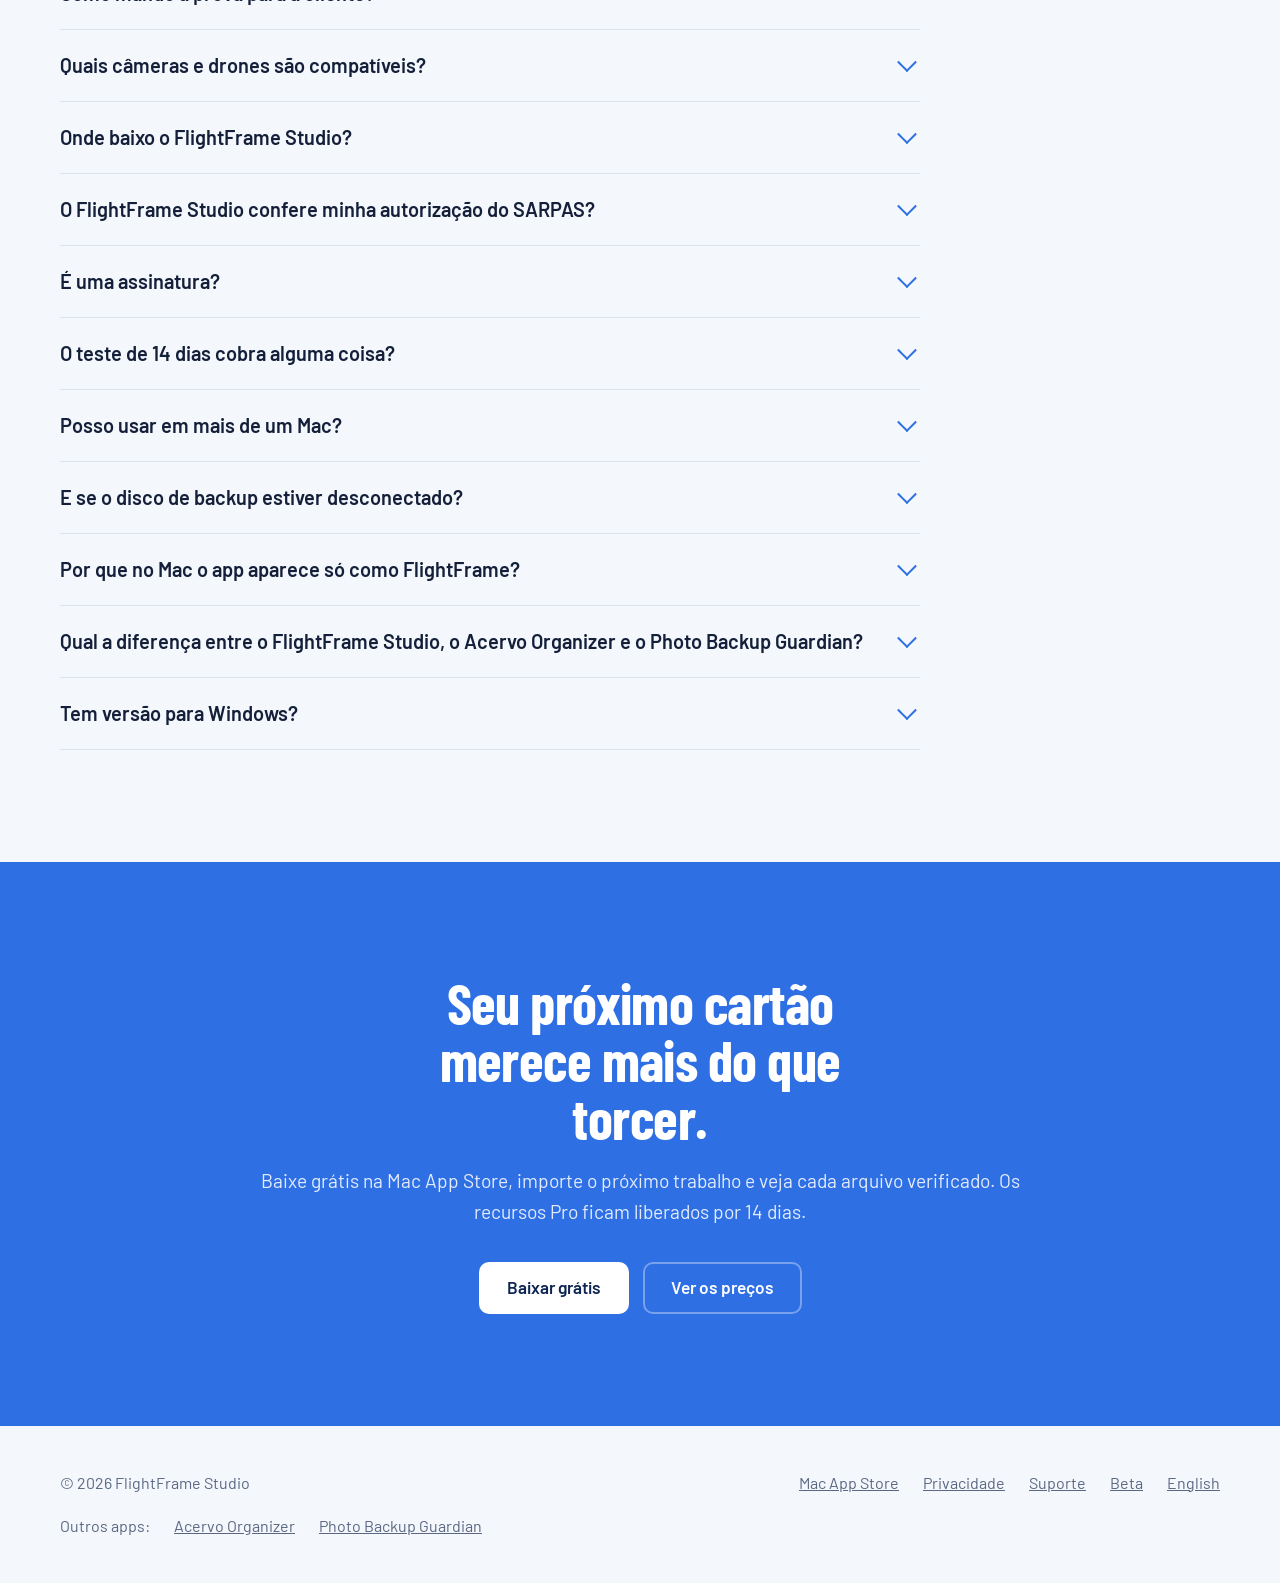
==== commit 43414ff7: "Drop the English-only note for the Photo Backup Guardian site Its site picks Portuguese or English f" ====
--- a/index.html
+++ b/index.html
@@ -520,8 +520,8 @@
             <li>Cópias “só online” no Google Drive e no OneDrive</li>
             <li>“Posso apagar este disco?” antes de reaproveitar um HD</li>
           </ul>
-          <span class="family-status">Beta no TestFlight · site em inglês</span>
-          <a class="family-link" href="https://photobackupguardian.app" hreflang="en">Conhecer o Photo Backup Guardian</a>
+          <span class="family-status">Beta no TestFlight</span>
+          <a class="family-link" href="https://photobackupguardian.app">Conhecer o Photo Backup Guardian</a>
         </li>
       </ol>
       <p class="family-rules">Os três seguem as mesmas regras: os originais nunca são alterados nem apagados, nada é sobrescrito, toda cópia é conferida pelo conteúdo e nenhuma foto sai do seu Mac. O FlightFrame Studio e o Photo Backup Guardian usam ainda o mesmo padrão de pastas, cópias e relatórios.</p>
@@ -550,7 +550,7 @@
         <details><summary>Posso usar em mais de um Mac?</summary><p>Sim. A compra fica na sua Conta Apple. Em outro Mac, é só baixar o app e tocar em Restaurar Compras.</p></details>
         <details><summary>E se o disco de backup estiver desconectado?</summary><p>A cópia do projeto acontece normalmente, e o FlightFrame Studio avisa que o backup ficou pendente. Depois, um clique refaz só o que faltou.</p></details>
         <details><summary>Por que no Mac o app aparece só como FlightFrame?</summary><p>FlightFrame Studio é o nome na App Store. Depois de instalado, o app aparece com o nome curto, FlightFrame, no Launchpad e na barra de menus.</p></details>
-        <details><summary>Qual a diferença entre o FlightFrame Studio, o Acervo Organizer e o Photo Backup Guardian?</summary><p>Cada um entra num momento do trabalho. O FlightFrame Studio recebe cada cartão novo: copia com conferência, organiza o projeto, faz o backup e diz se o cartão já pode ser formatado. O <a href="https://acervoorganizer.ravendronevideos.com.br">Acervo Organizer</a> arruma o que já está nos seus HDs e no NAS, de antes do FlightFrame. O <a href="https://photobackupguardian.app" hreflang="en">Photo Backup Guardian</a> vigia a biblioteca inteira, com todos os discos e pastas na nuvem, e avisa quando falta uma cópia da regra 3-2-1. Você pode usar só um ou os três juntos.</p></details>
+        <details><summary>Qual a diferença entre o FlightFrame Studio, o Acervo Organizer e o Photo Backup Guardian?</summary><p>Cada um entra num momento do trabalho. O FlightFrame Studio recebe cada cartão novo: copia com conferência, organiza o projeto, faz o backup e diz se o cartão já pode ser formatado. O <a href="https://acervoorganizer.ravendronevideos.com.br">Acervo Organizer</a> arruma o que já está nos seus HDs e no NAS, de antes do FlightFrame. O <a href="https://photobackupguardian.app">Photo Backup Guardian</a> vigia a biblioteca inteira, com todos os discos e pastas na nuvem, e avisa quando falta uma cópia da regra 3-2-1. Você pode usar só um ou os três juntos.</p></details>
         <details><summary>Tem versão para Windows?</summary><p>Não. O FlightFrame Studio é um app nativo para Mac.</p></details>
       </div>
     </div>
@@ -583,7 +583,7 @@
     <nav class="footer-apps" aria-label="Outros apps">
       <span>Outros apps:</span>
       <a href="https://acervoorganizer.ravendronevideos.com.br">Acervo Organizer</a>
-      <a href="https://photobackupguardian.app" hreflang="en">Photo Backup Guardian</a>
+      <a href="https://photobackupguardian.app">Photo Backup Guardian</a>
     </nav>
   </div>
 </footer>
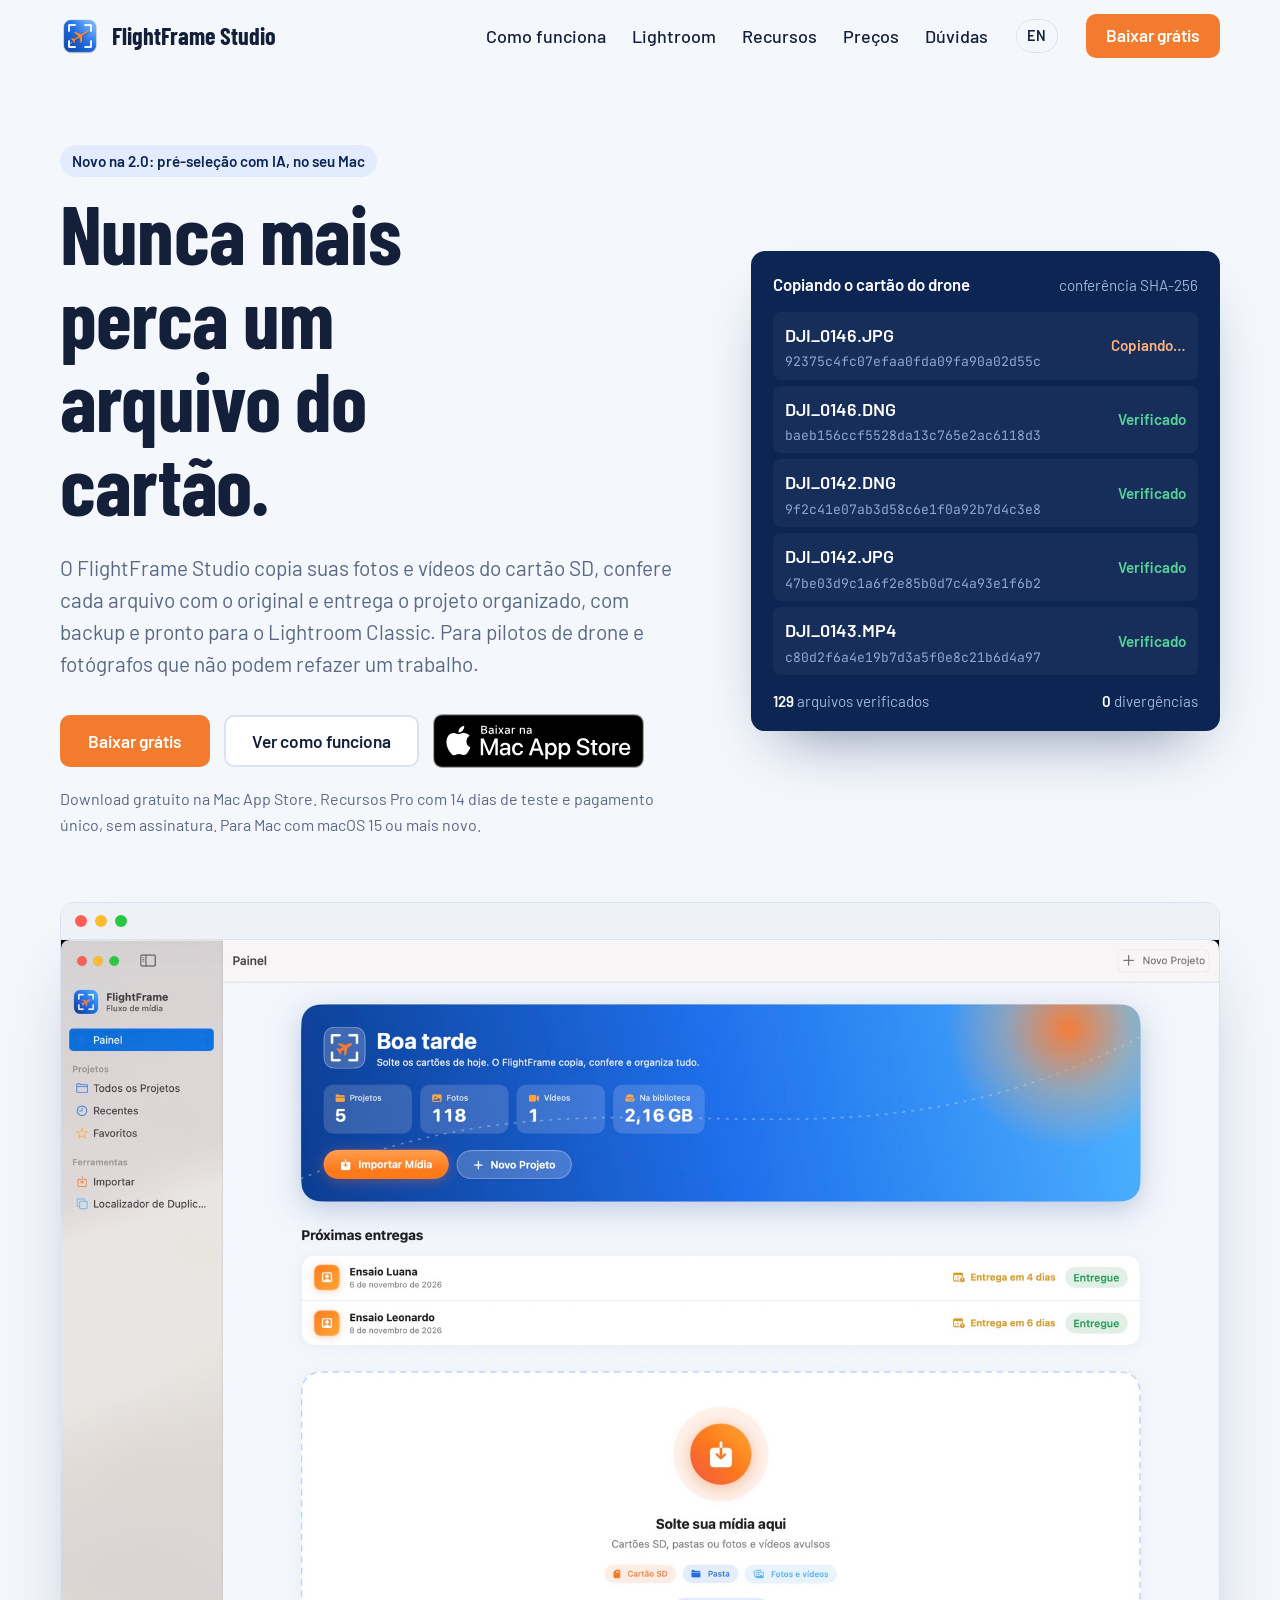
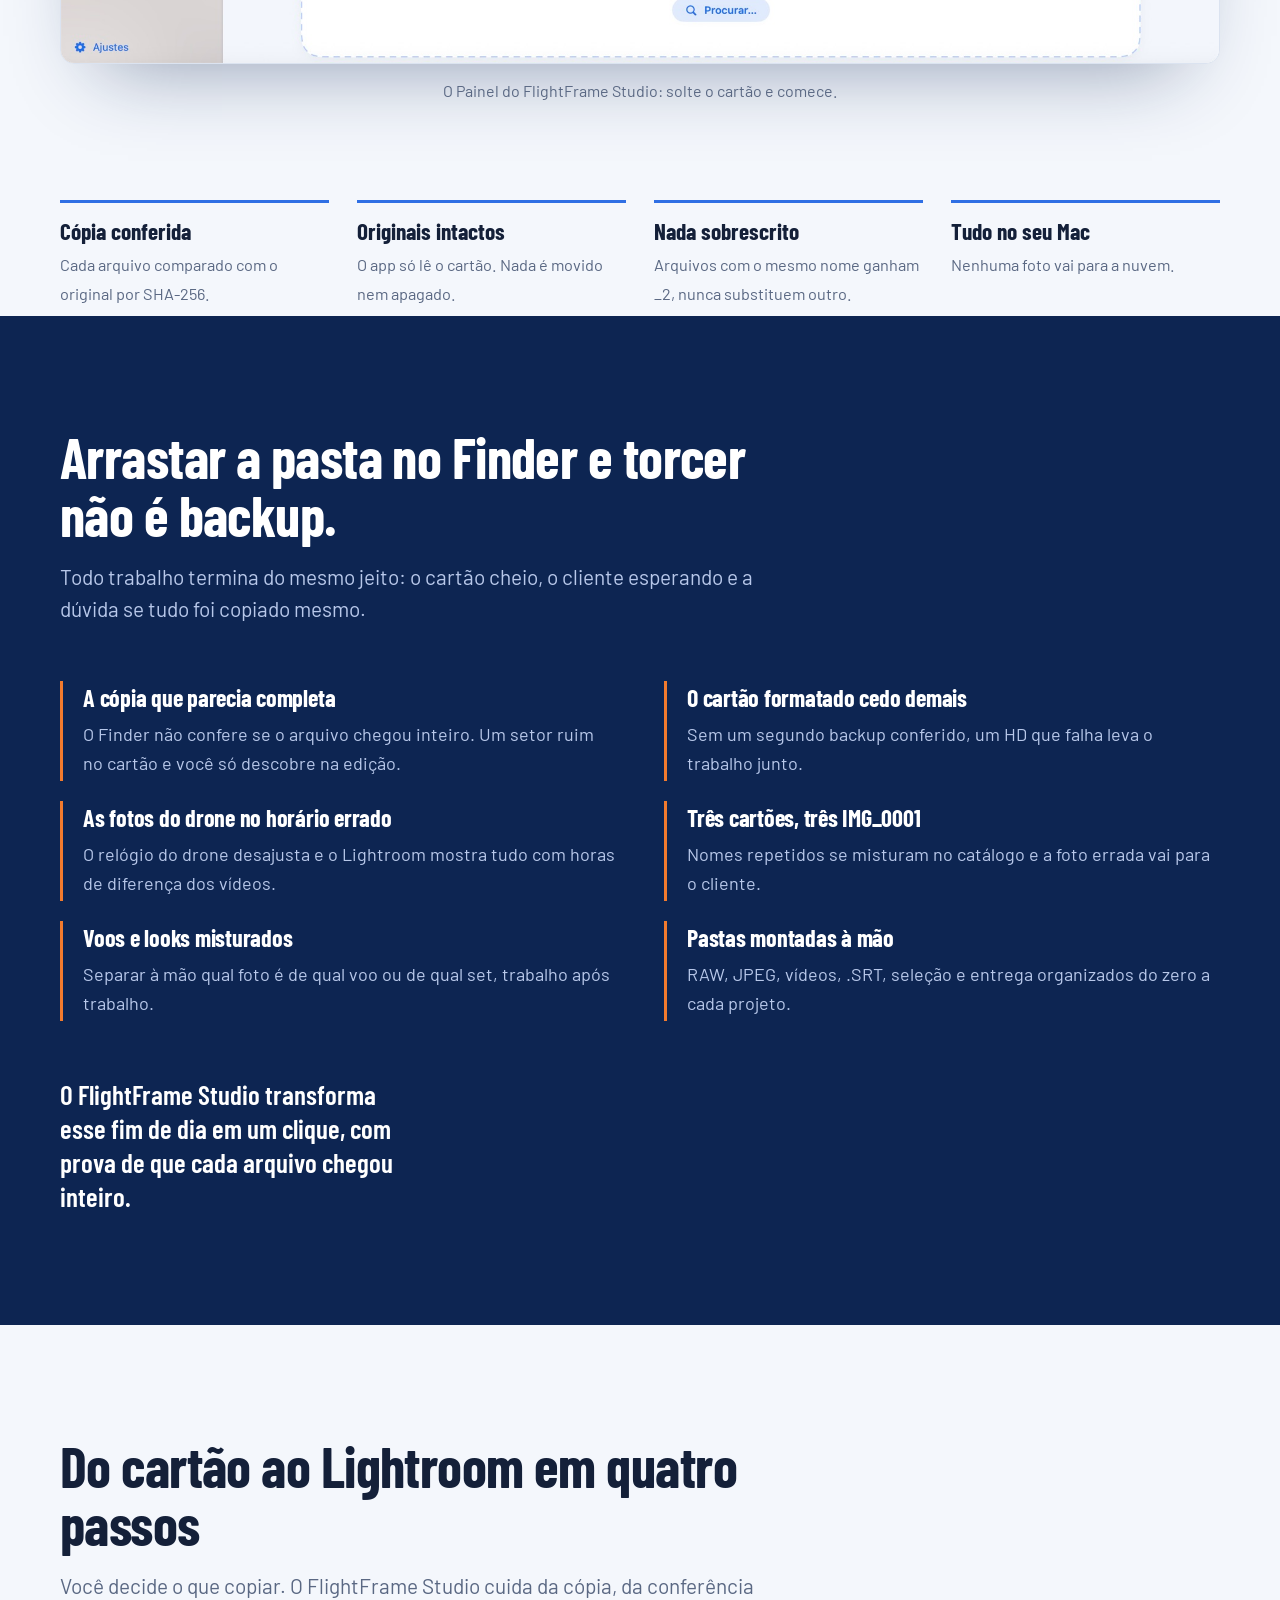
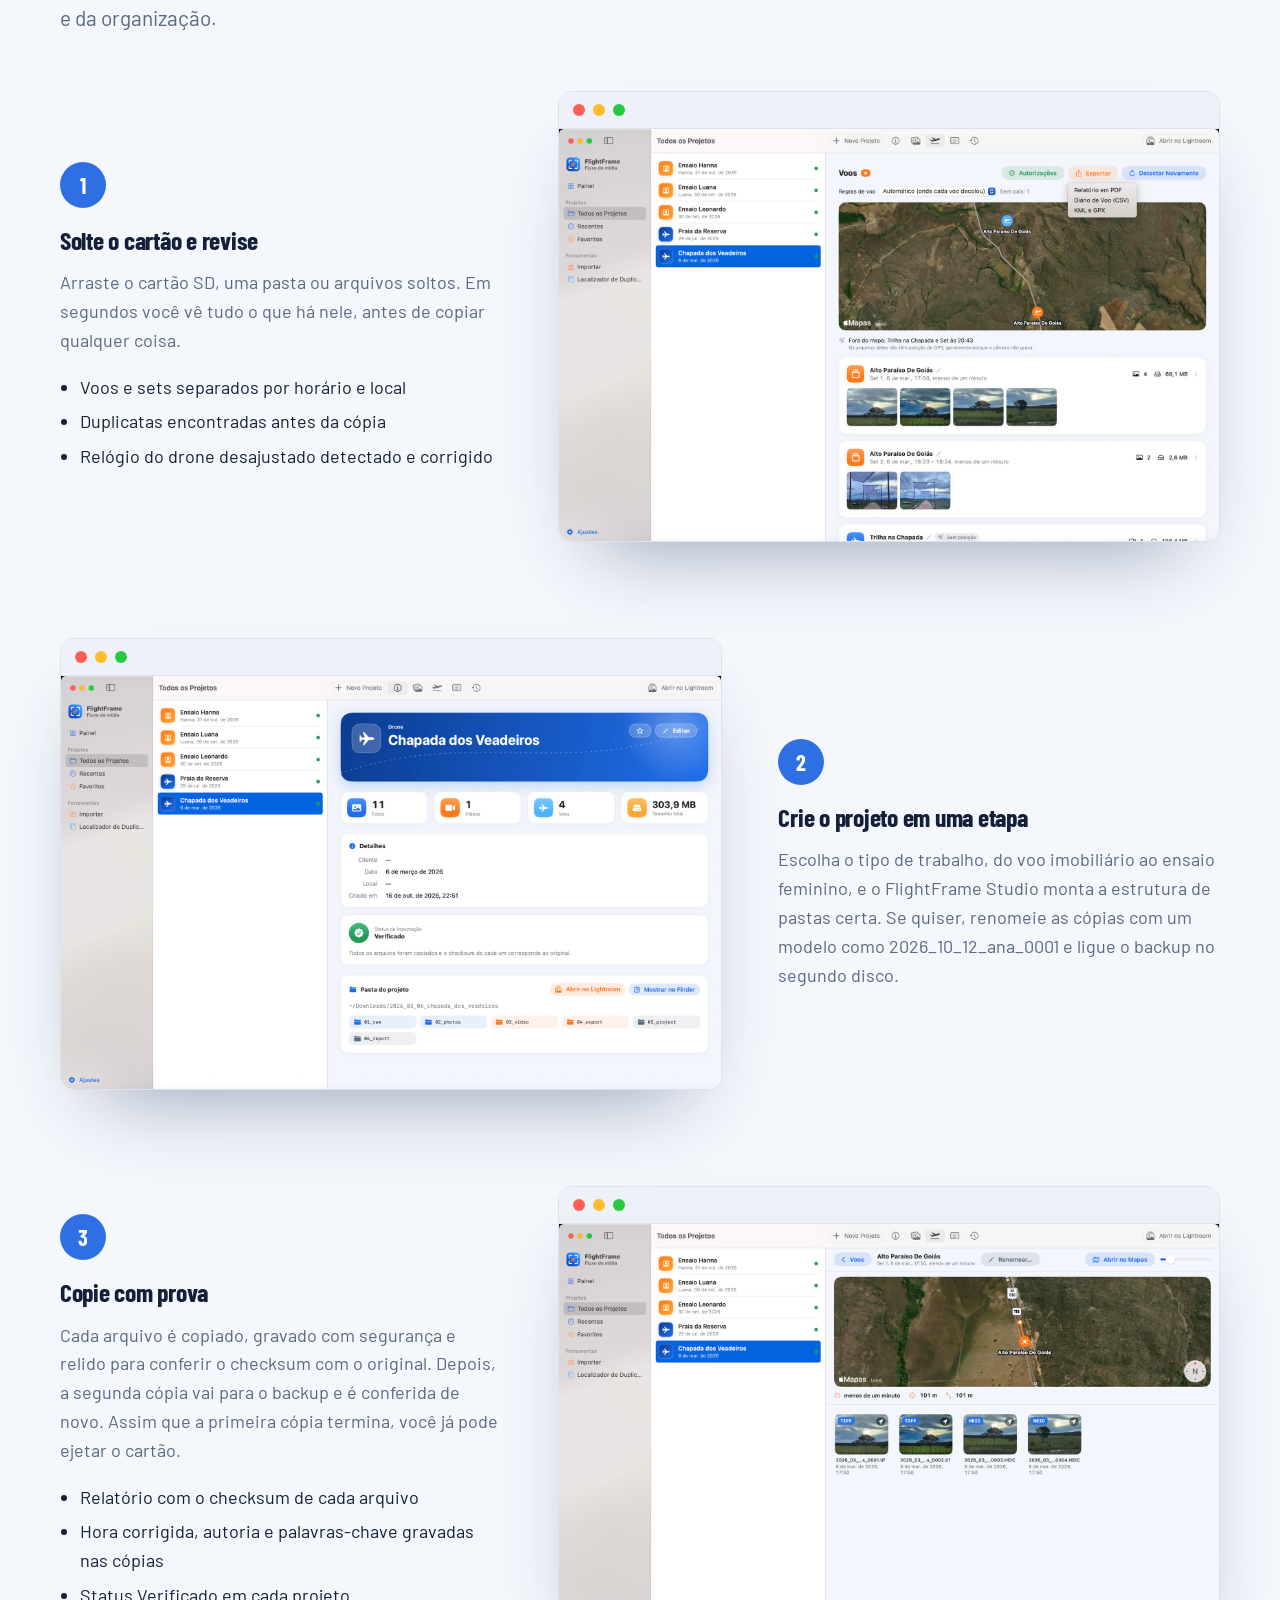
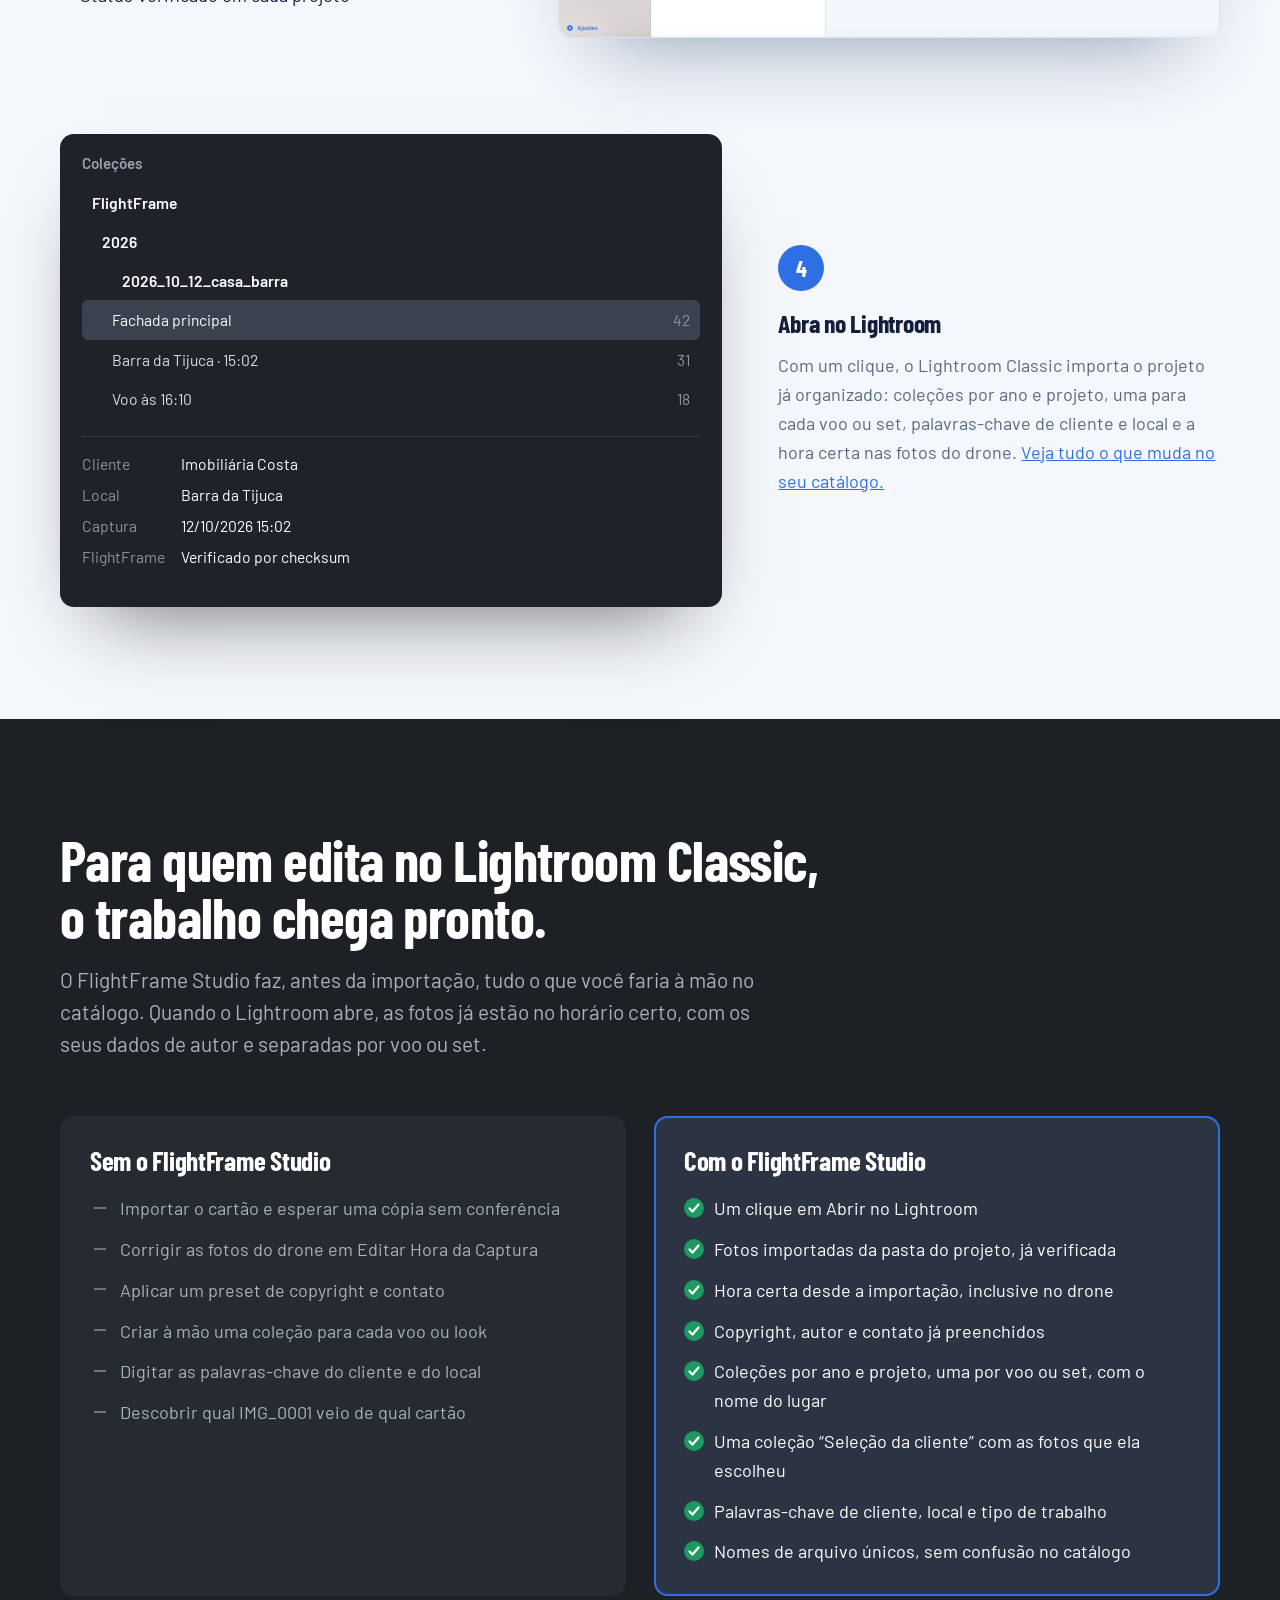
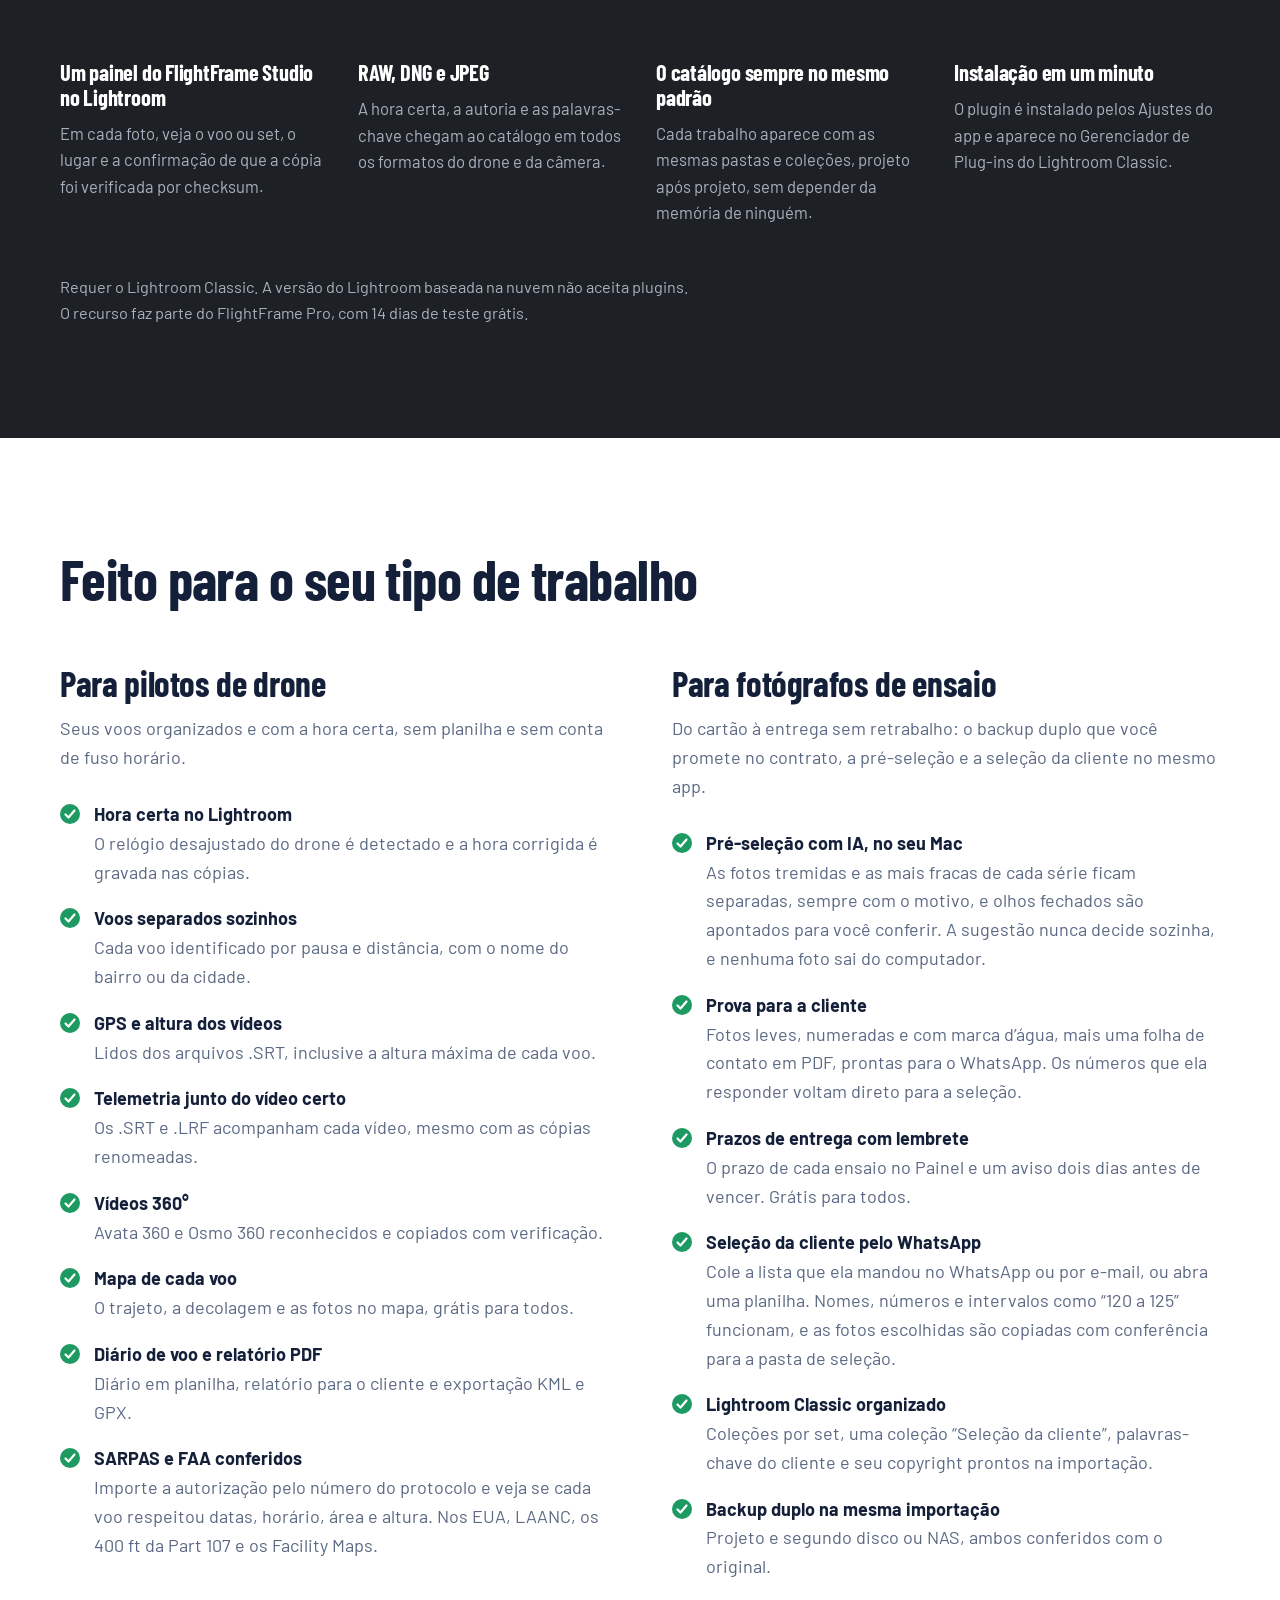
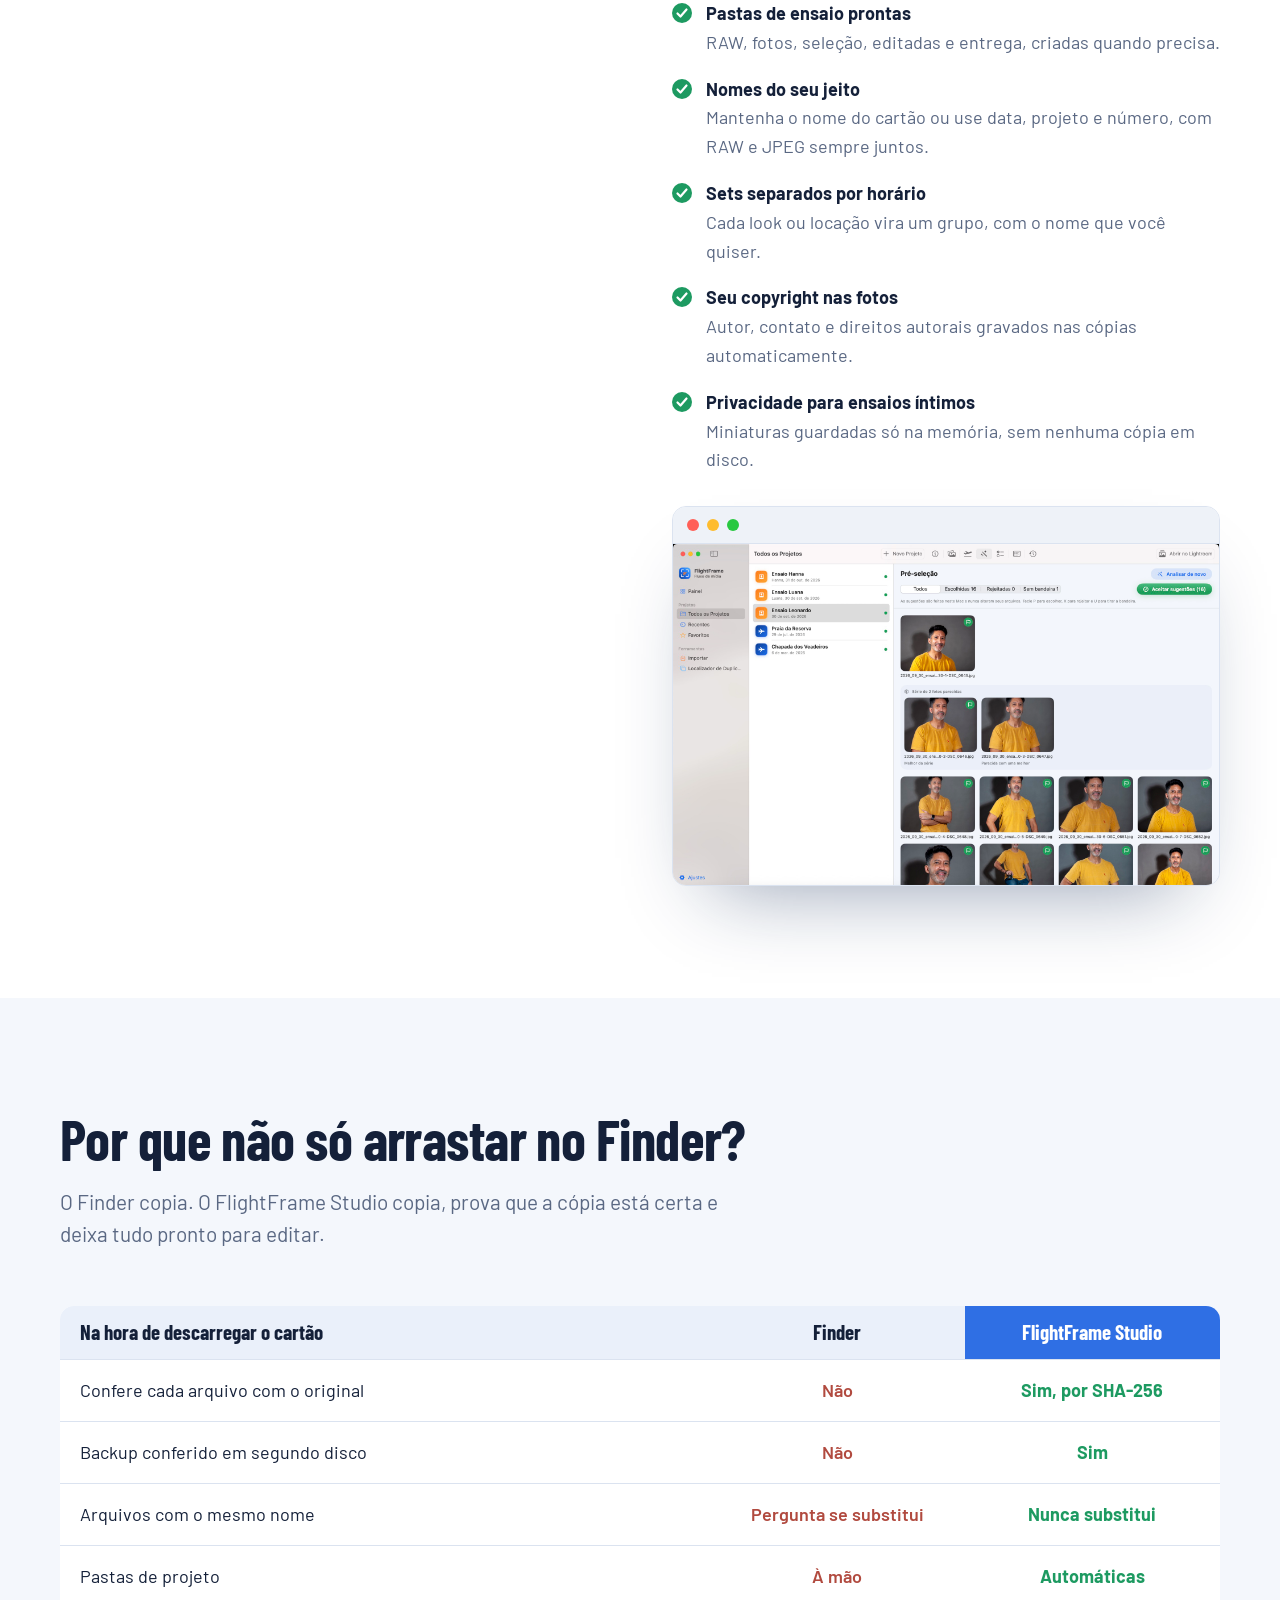
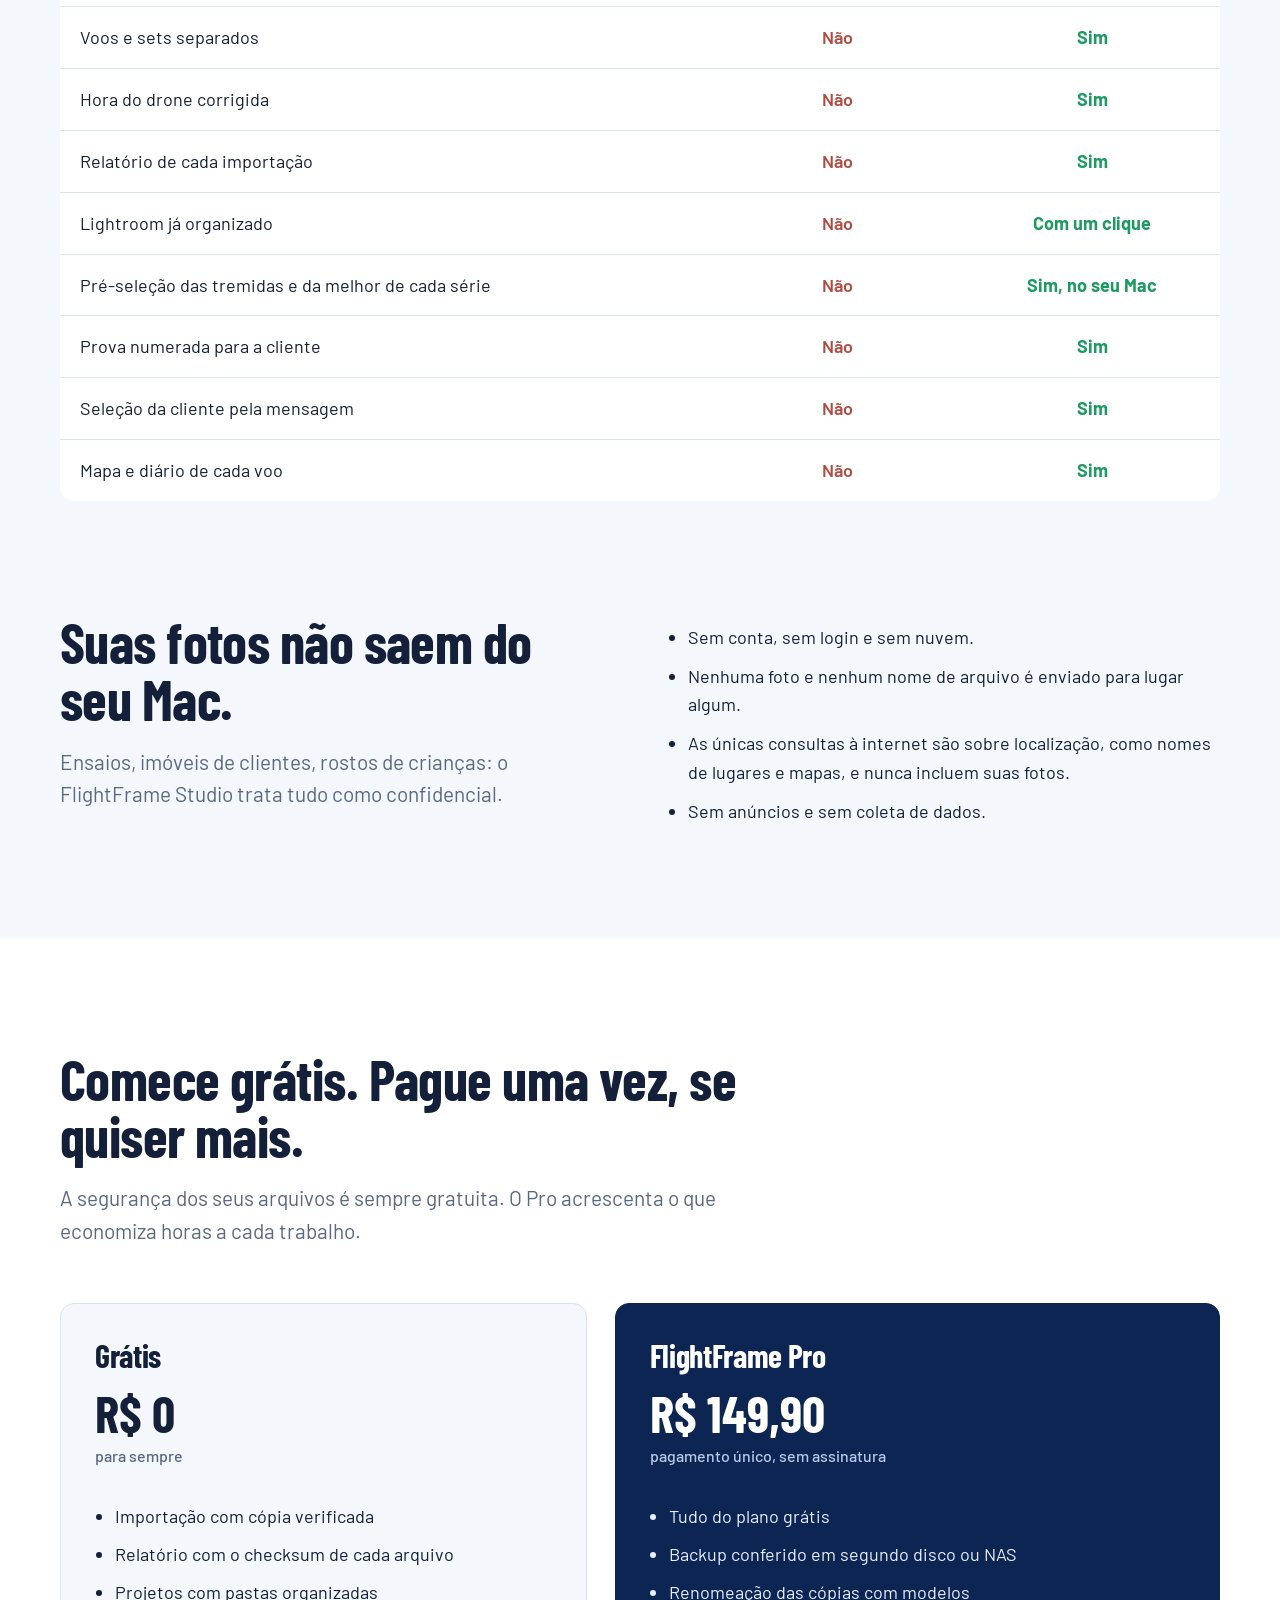
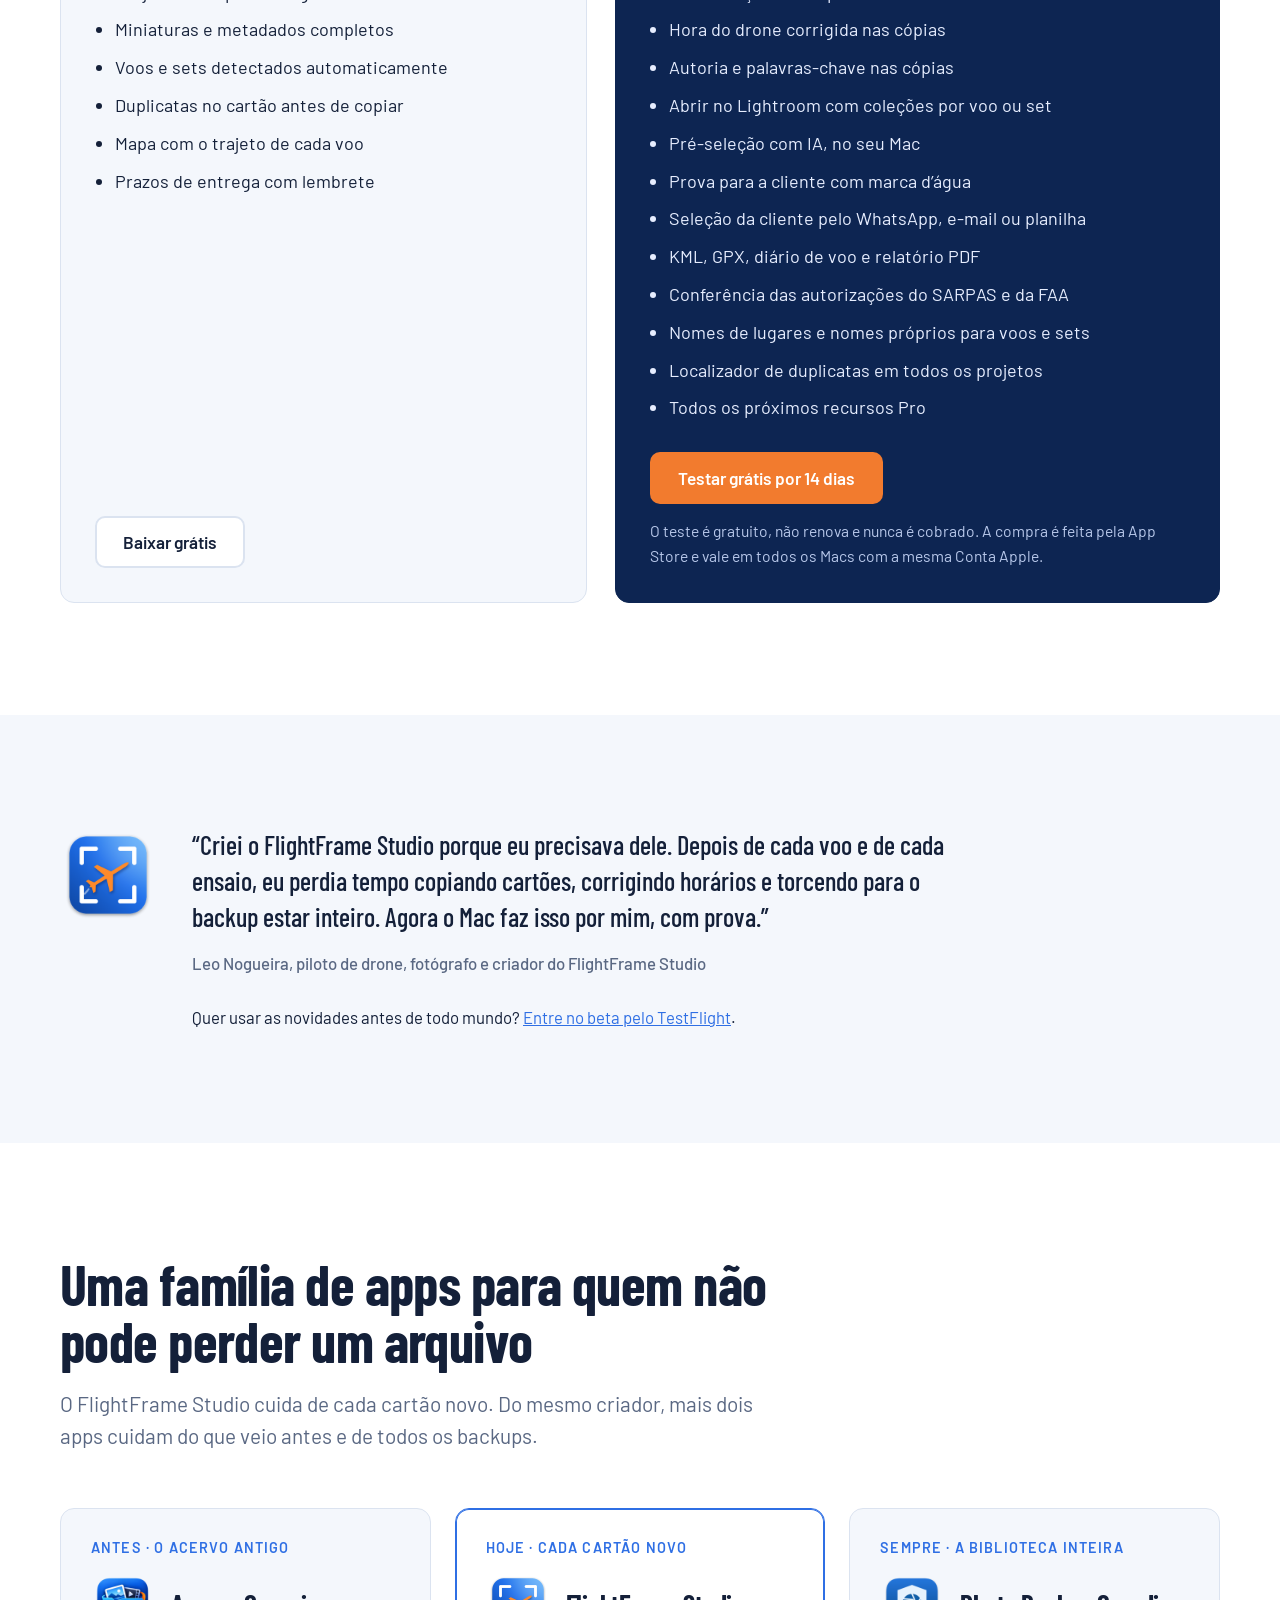
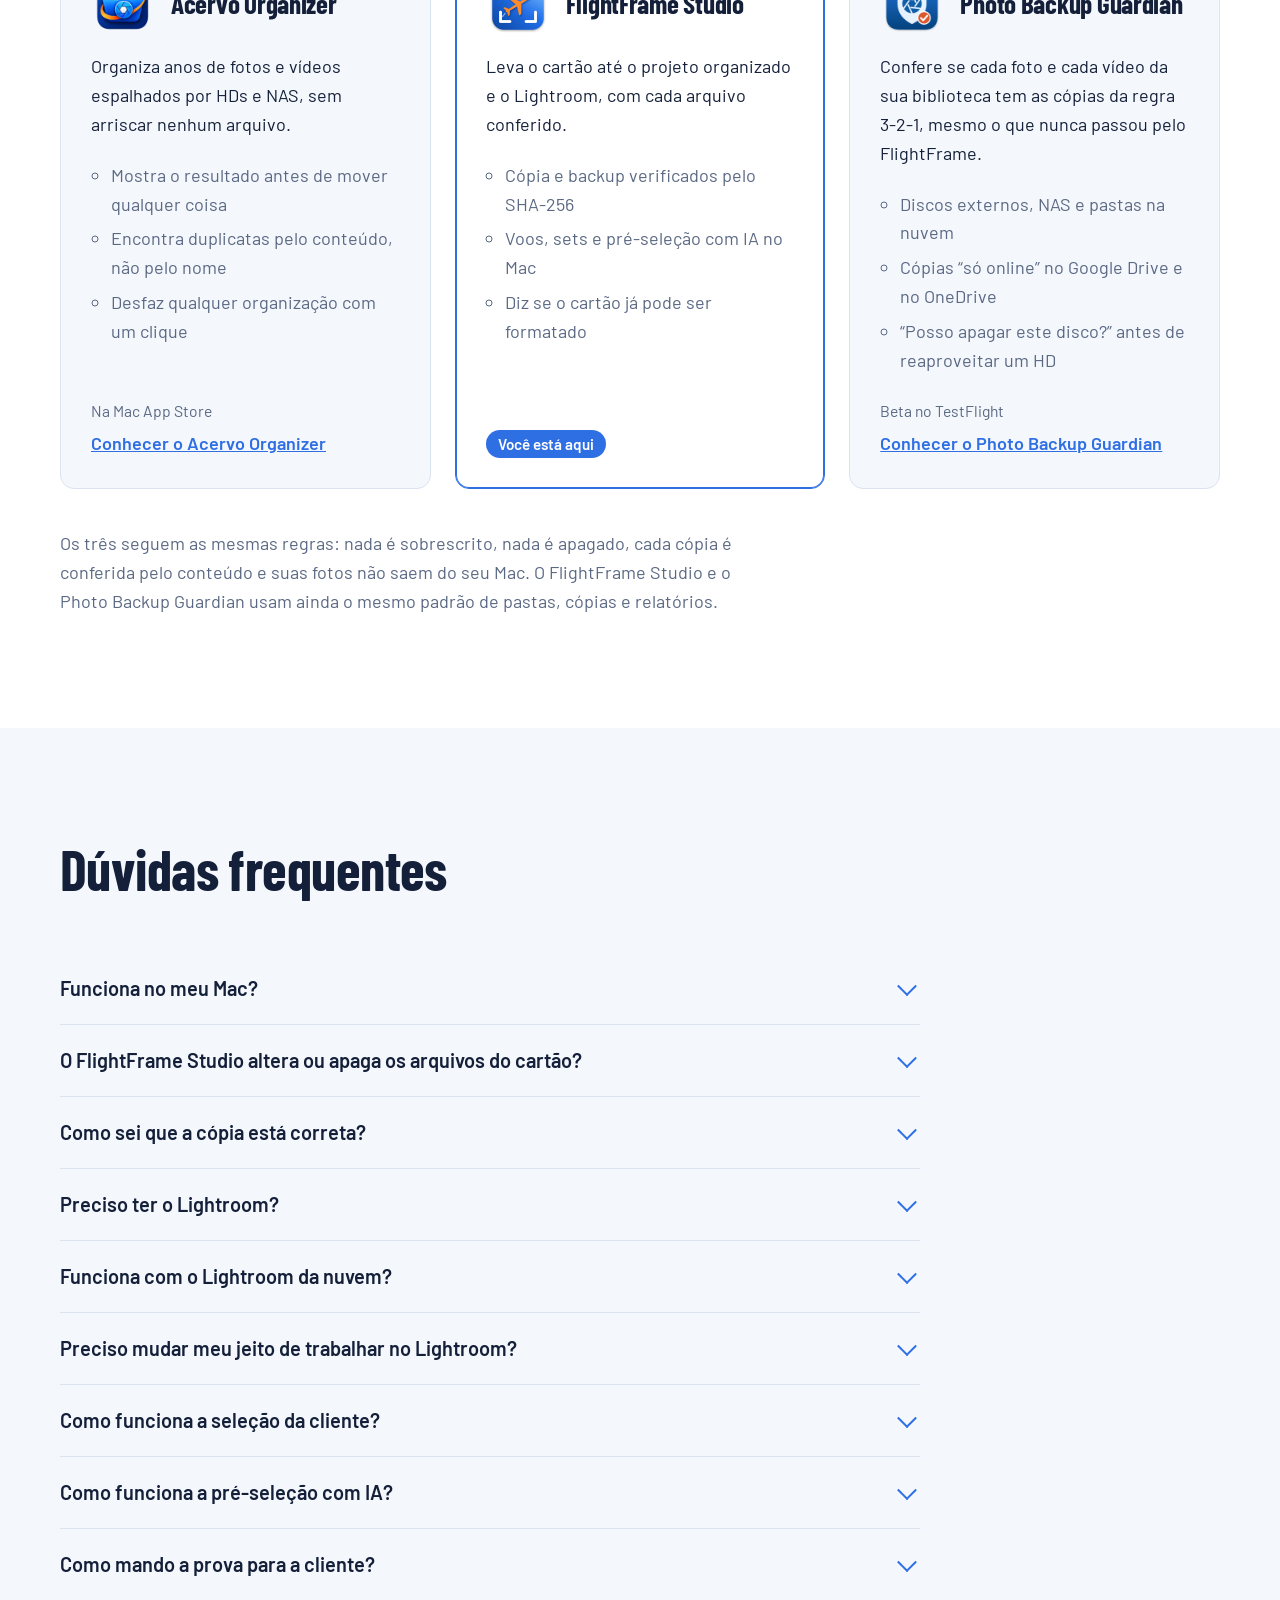
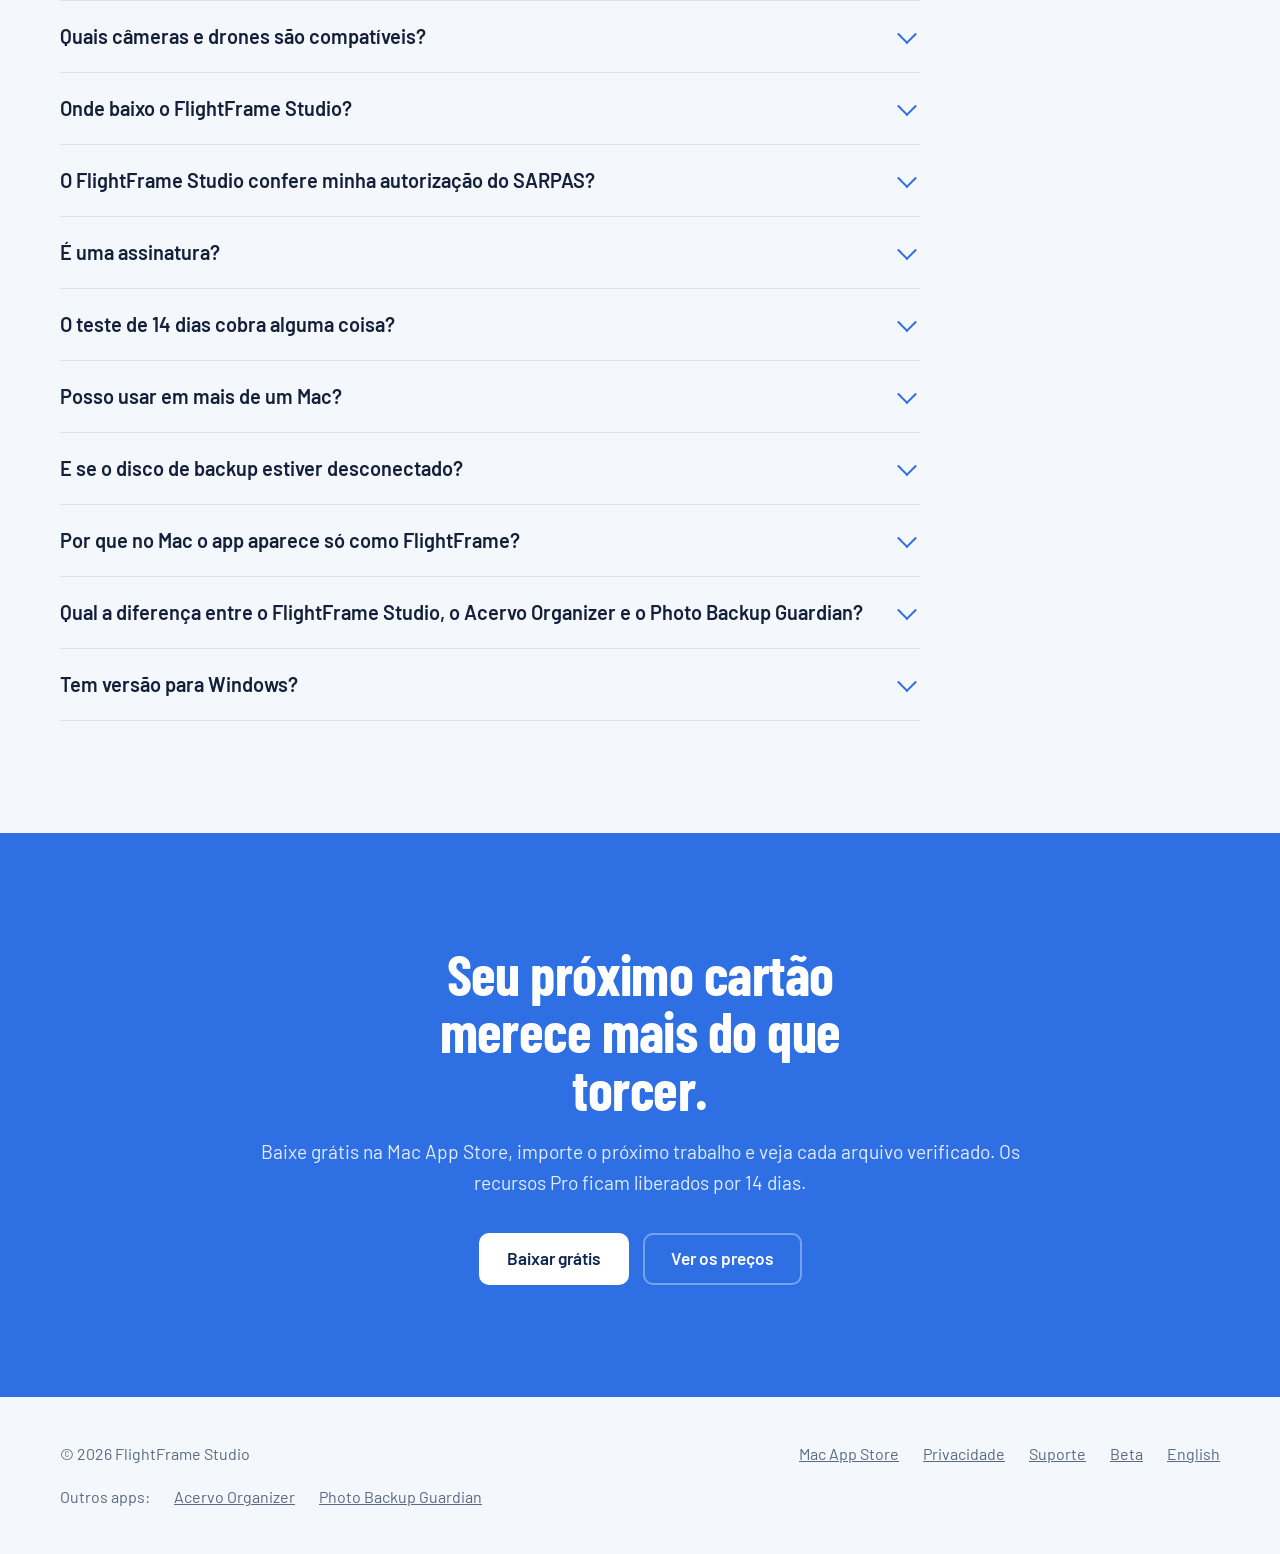
==== commit afe0bb5c: "Add the app family source text and fix the shared rules sentence Acervo Organizer moves files by des" ====
--- a/index.html
+++ b/index.html
@@ -524,7 +524,7 @@
           <a class="family-link" href="https://photobackupguardian.app">Conhecer o Photo Backup Guardian</a>
         </li>
       </ol>
-      <p class="family-rules">Os três seguem as mesmas regras: os originais nunca são alterados nem apagados, nada é sobrescrito, toda cópia é conferida pelo conteúdo e nenhuma foto sai do seu Mac. O FlightFrame Studio e o Photo Backup Guardian usam ainda o mesmo padrão de pastas, cópias e relatórios.</p>
+      <p class="family-rules">Os três seguem as mesmas regras: nada é sobrescrito, nada é apagado, cada cópia é conferida pelo conteúdo e suas fotos não saem do seu Mac. O FlightFrame Studio e o Photo Backup Guardian usam ainda o mesmo padrão de pastas, cópias e relatórios.</p>
     </div>
   </section>
 
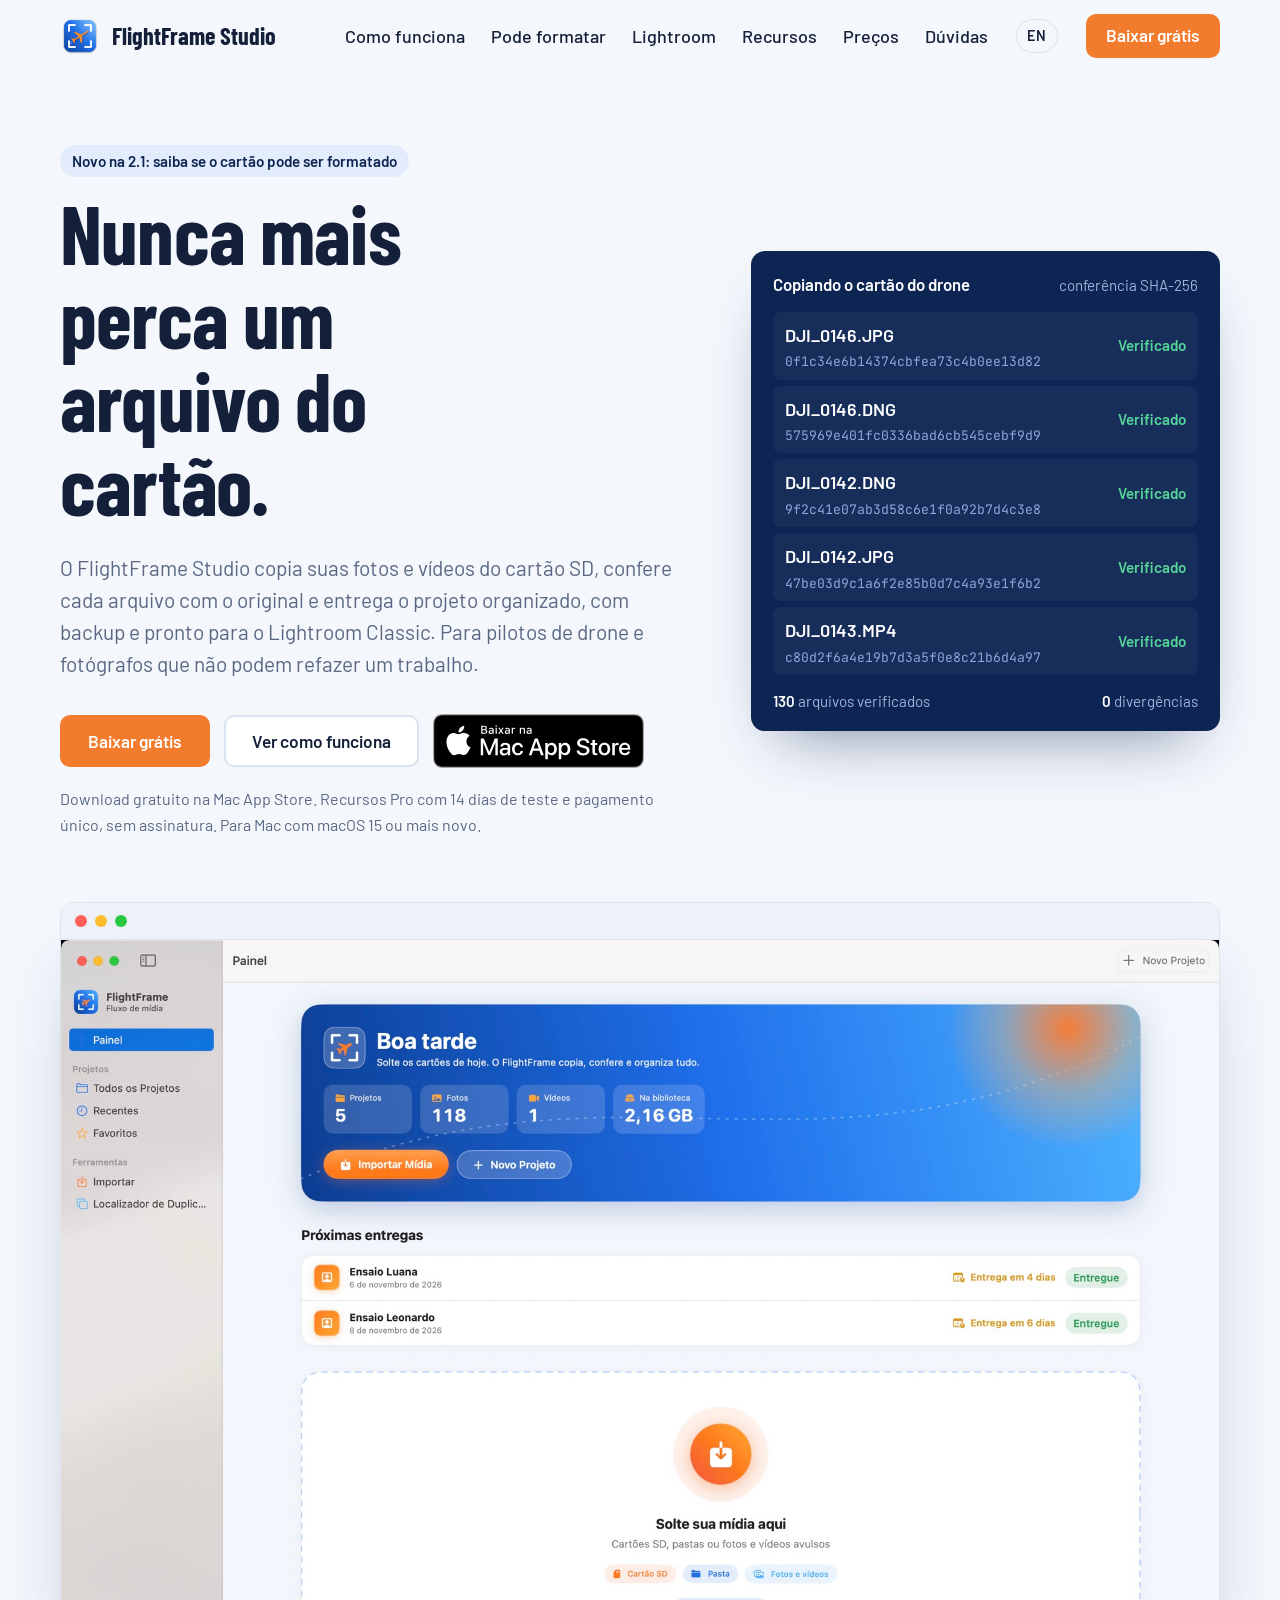
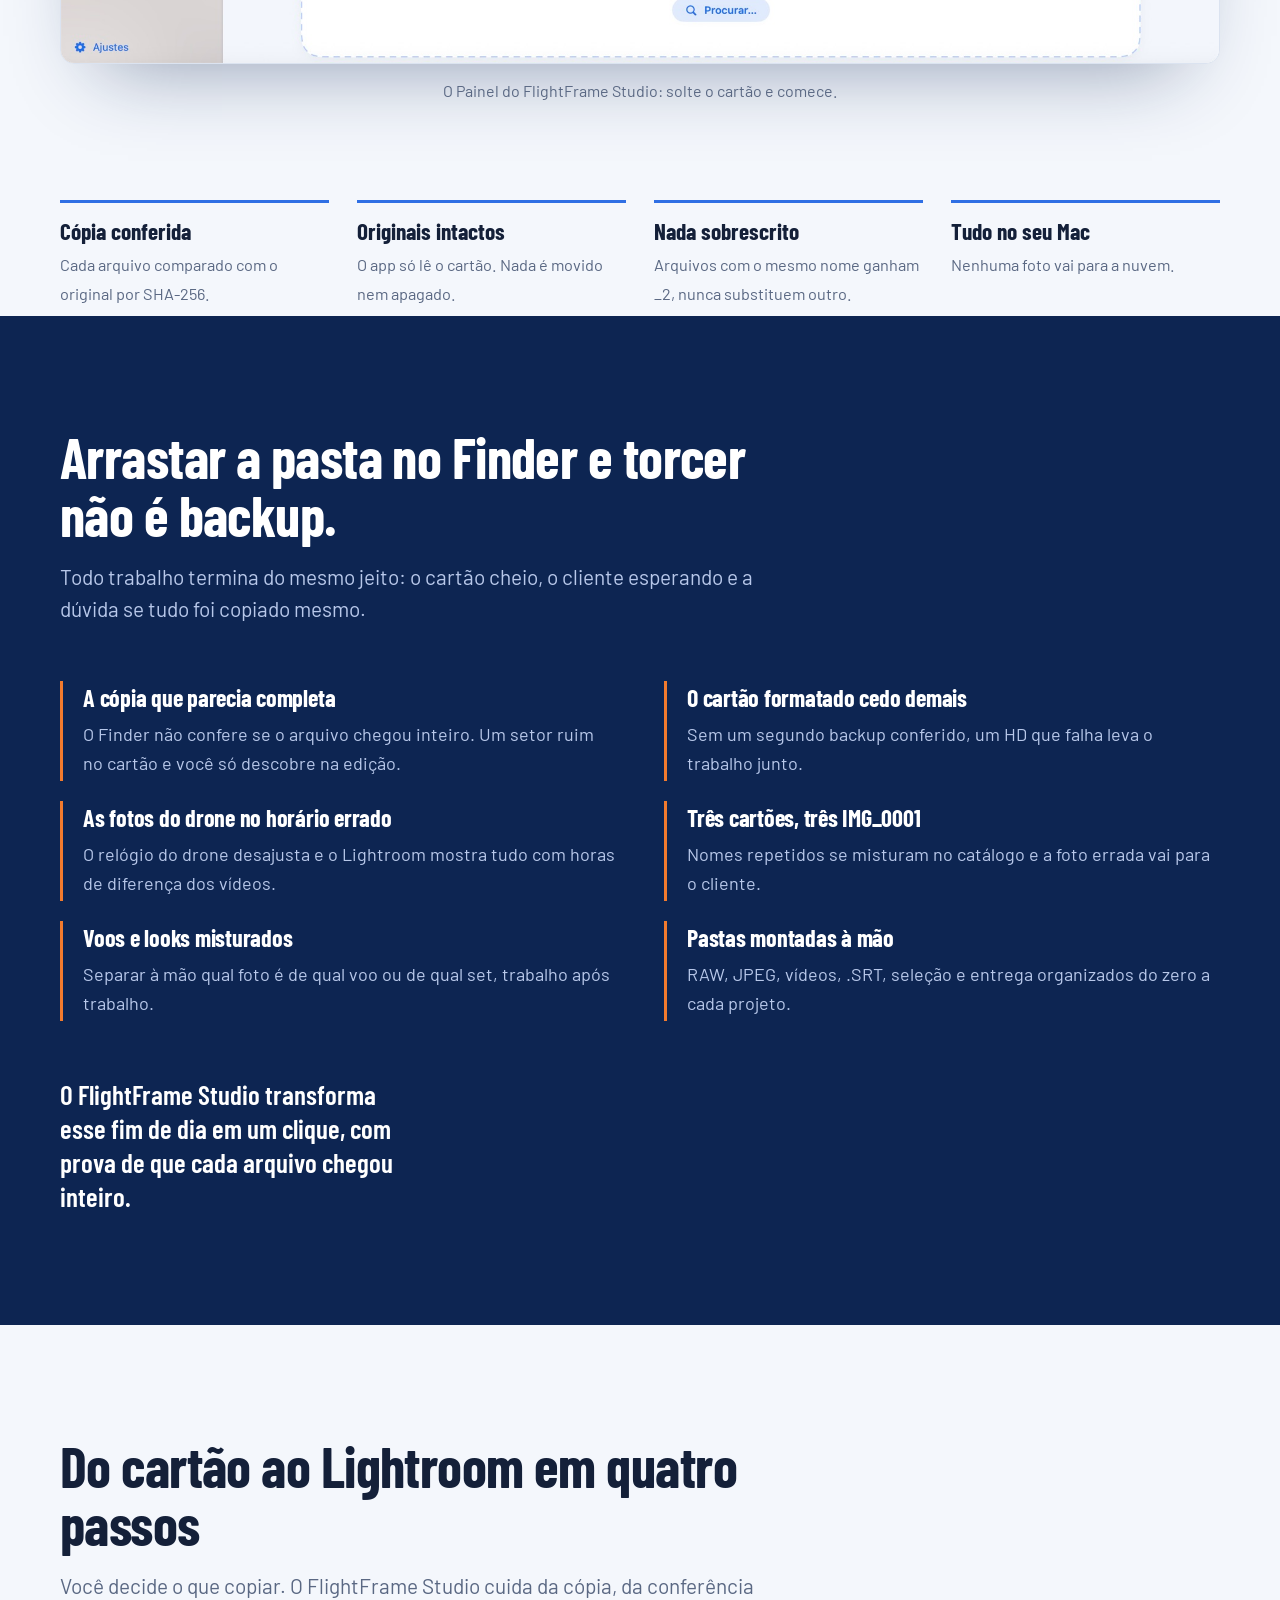
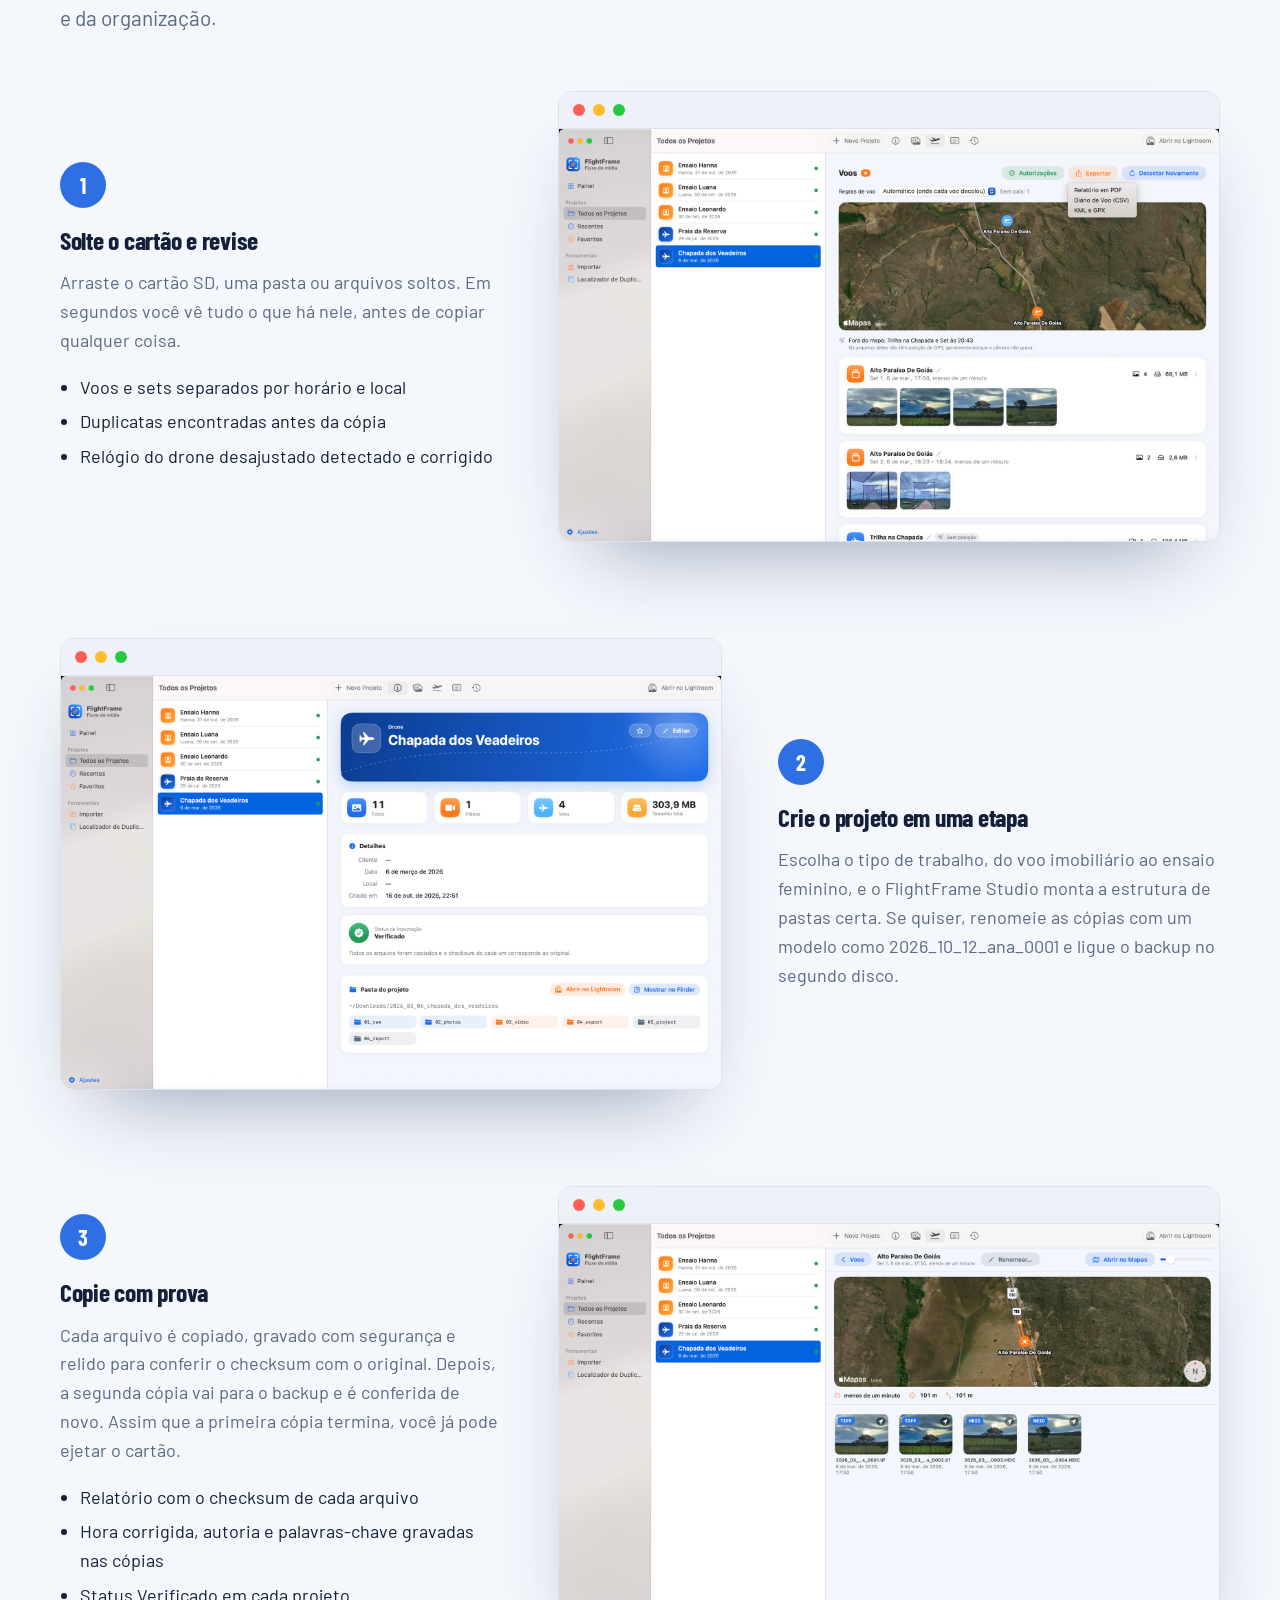
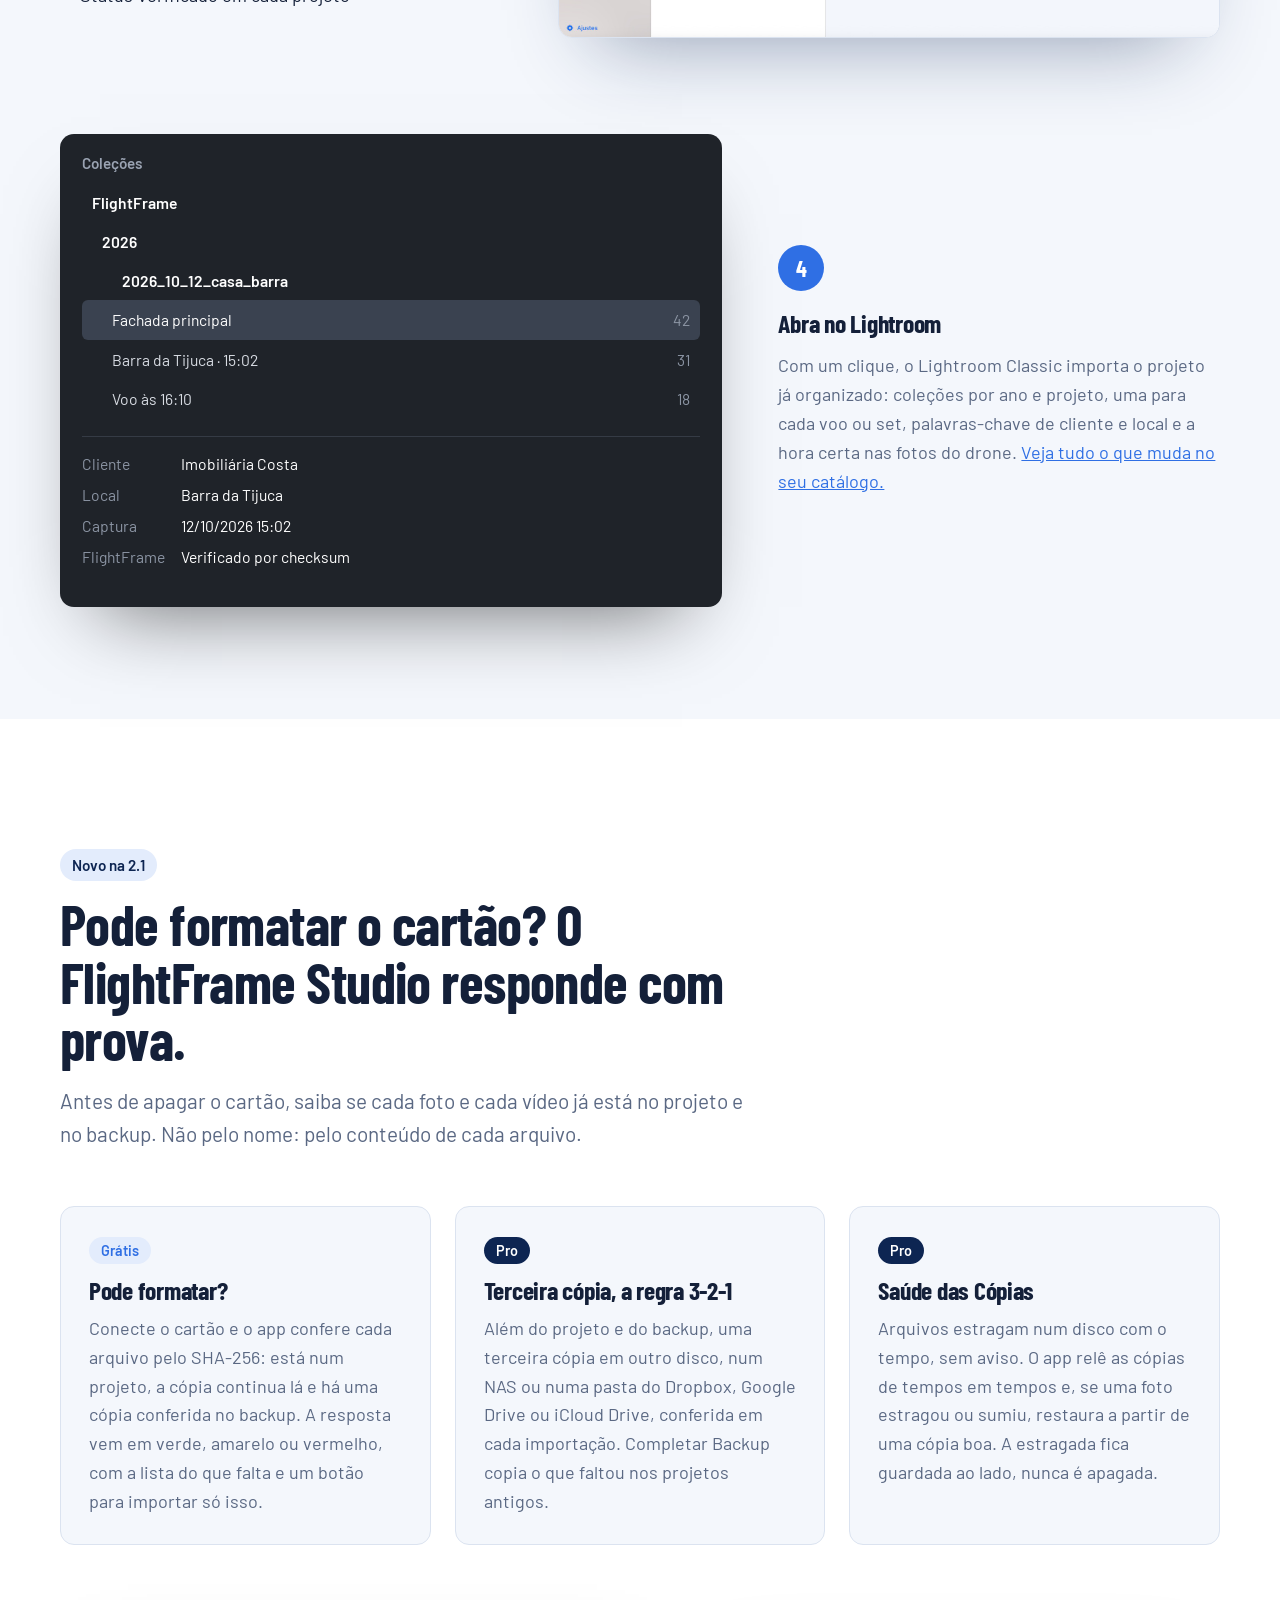
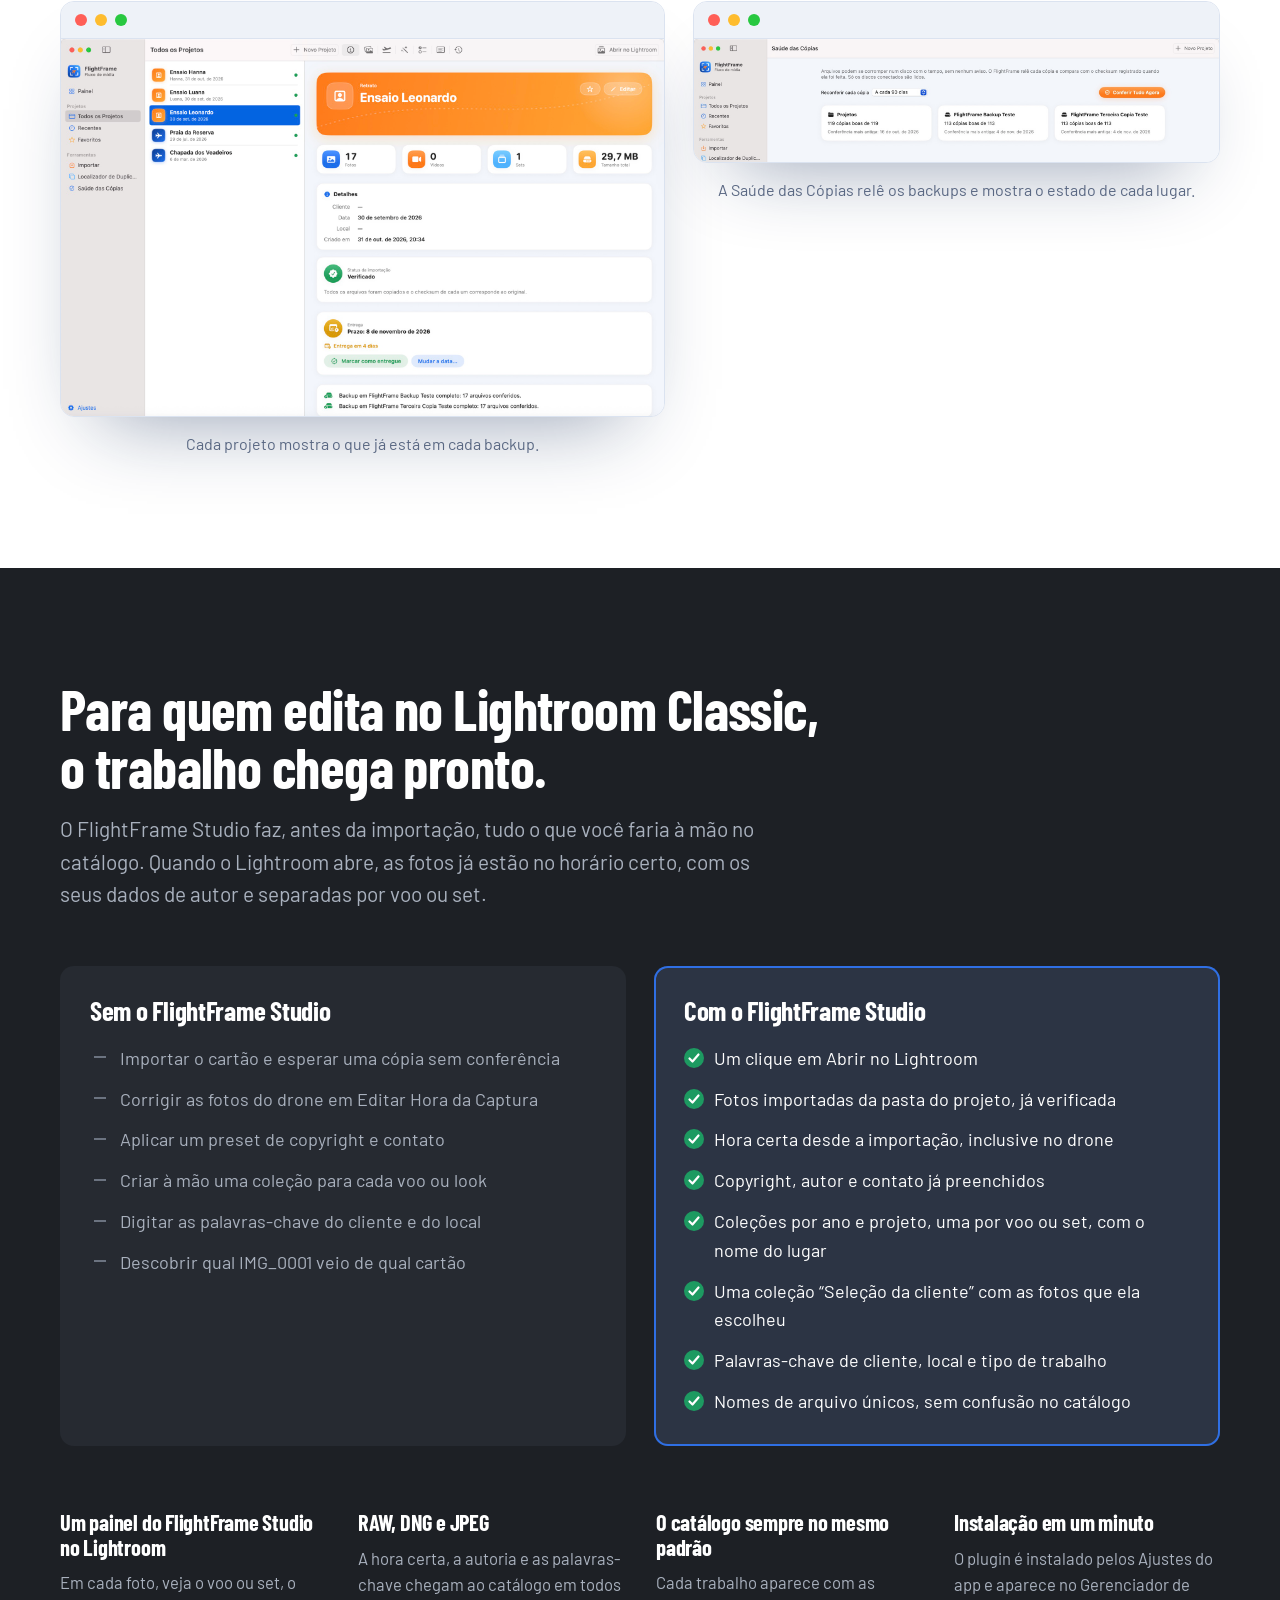
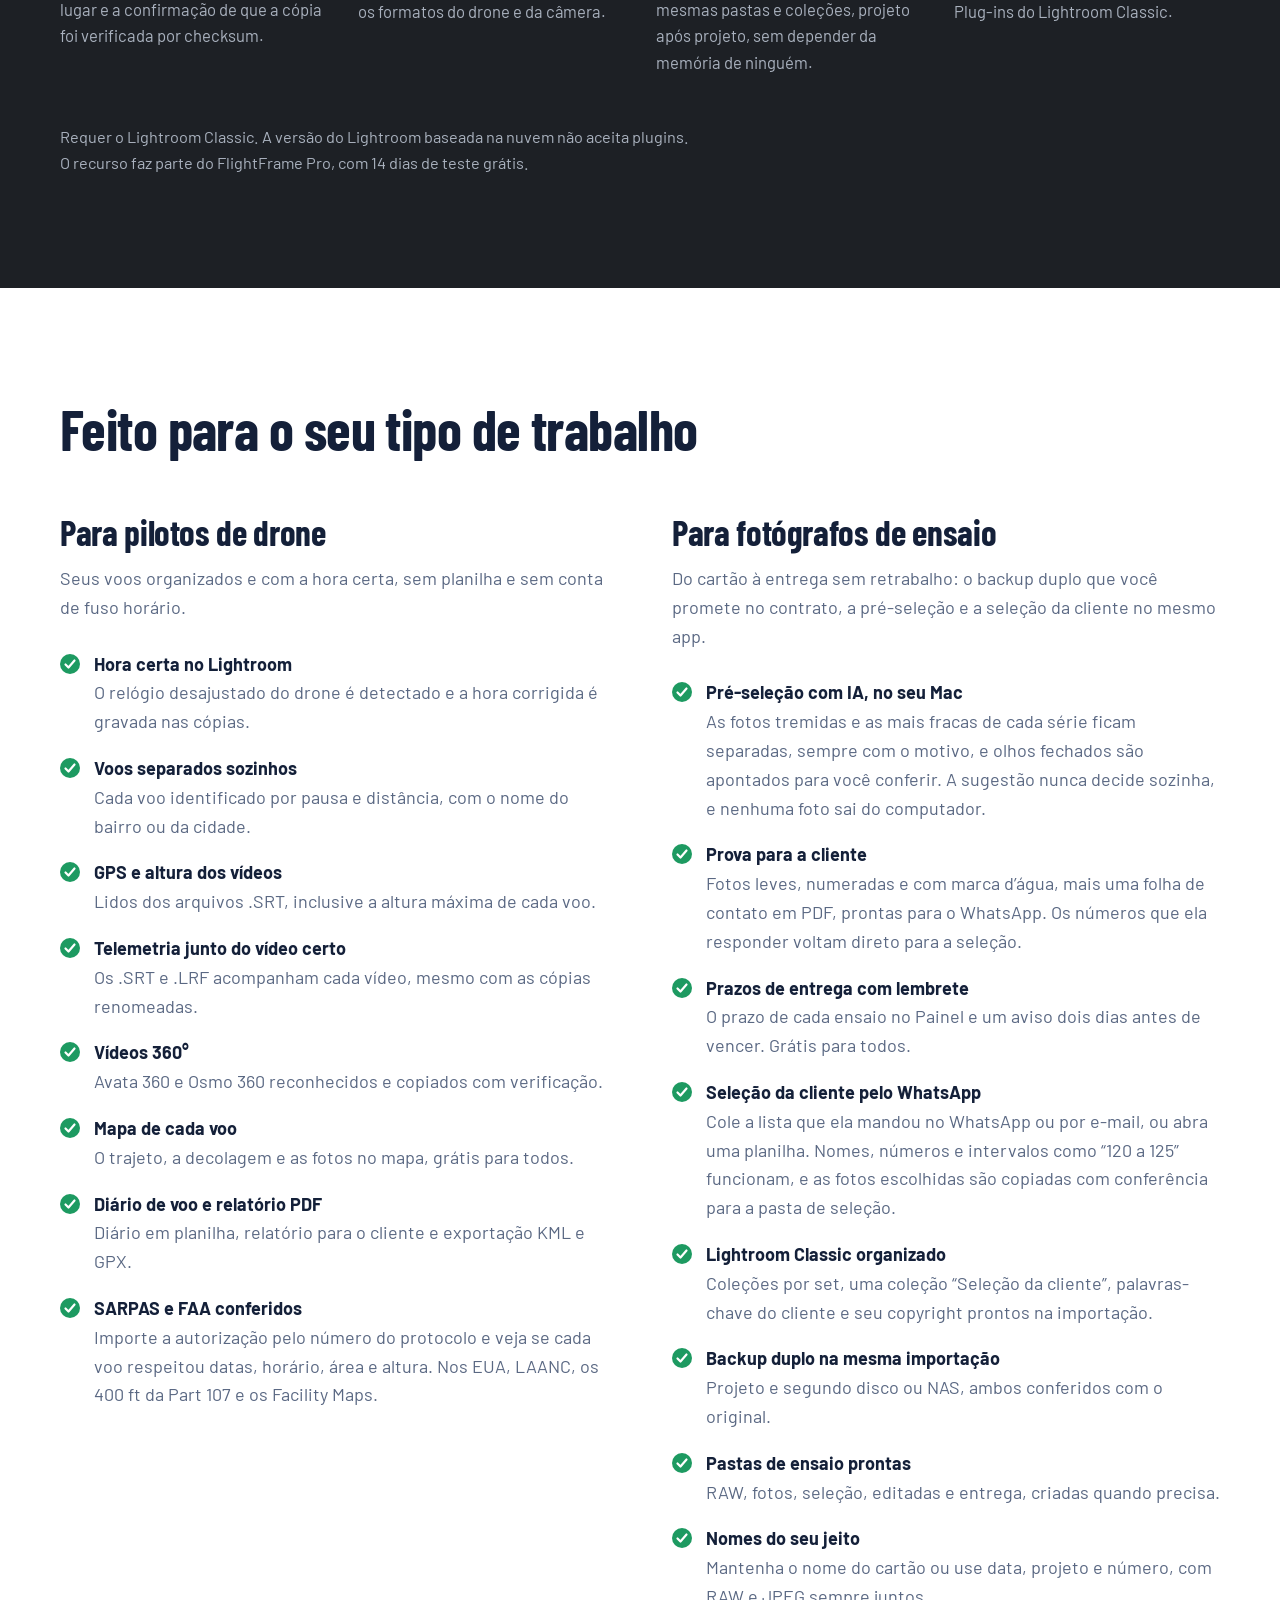
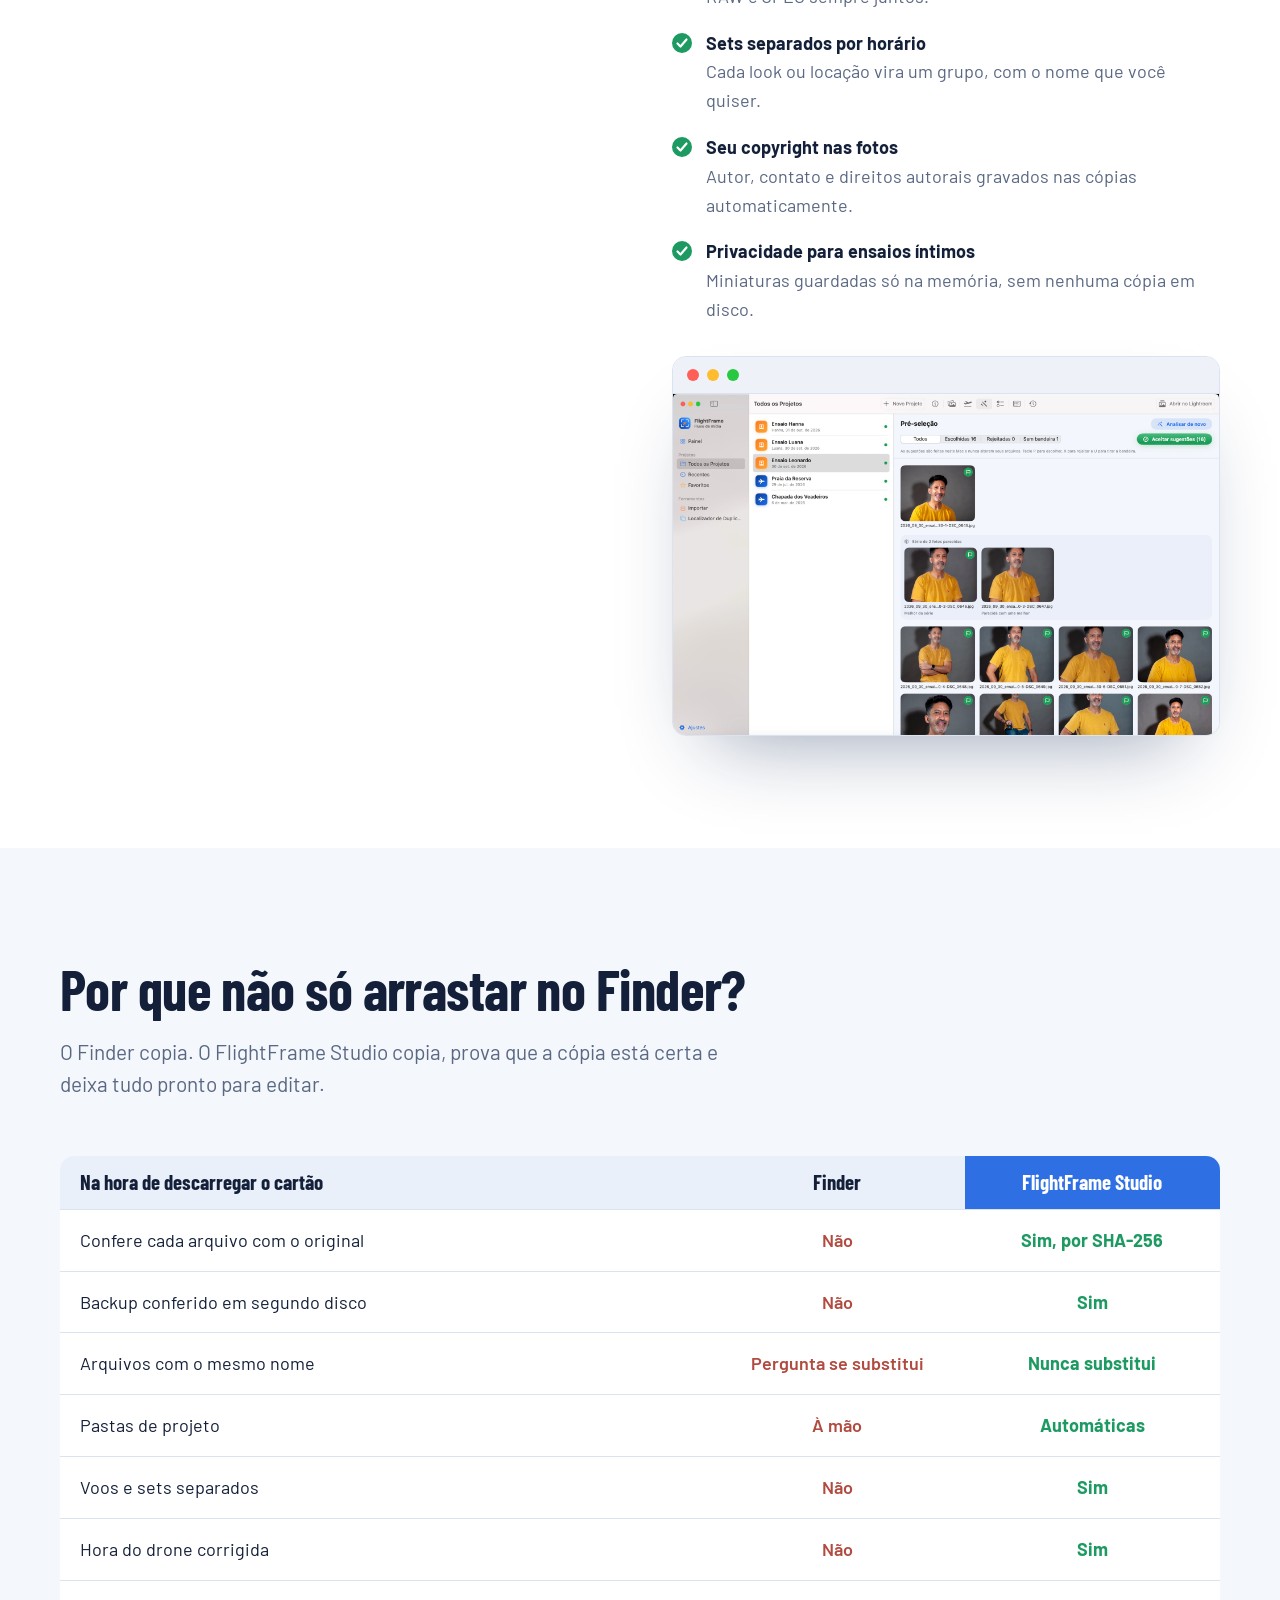
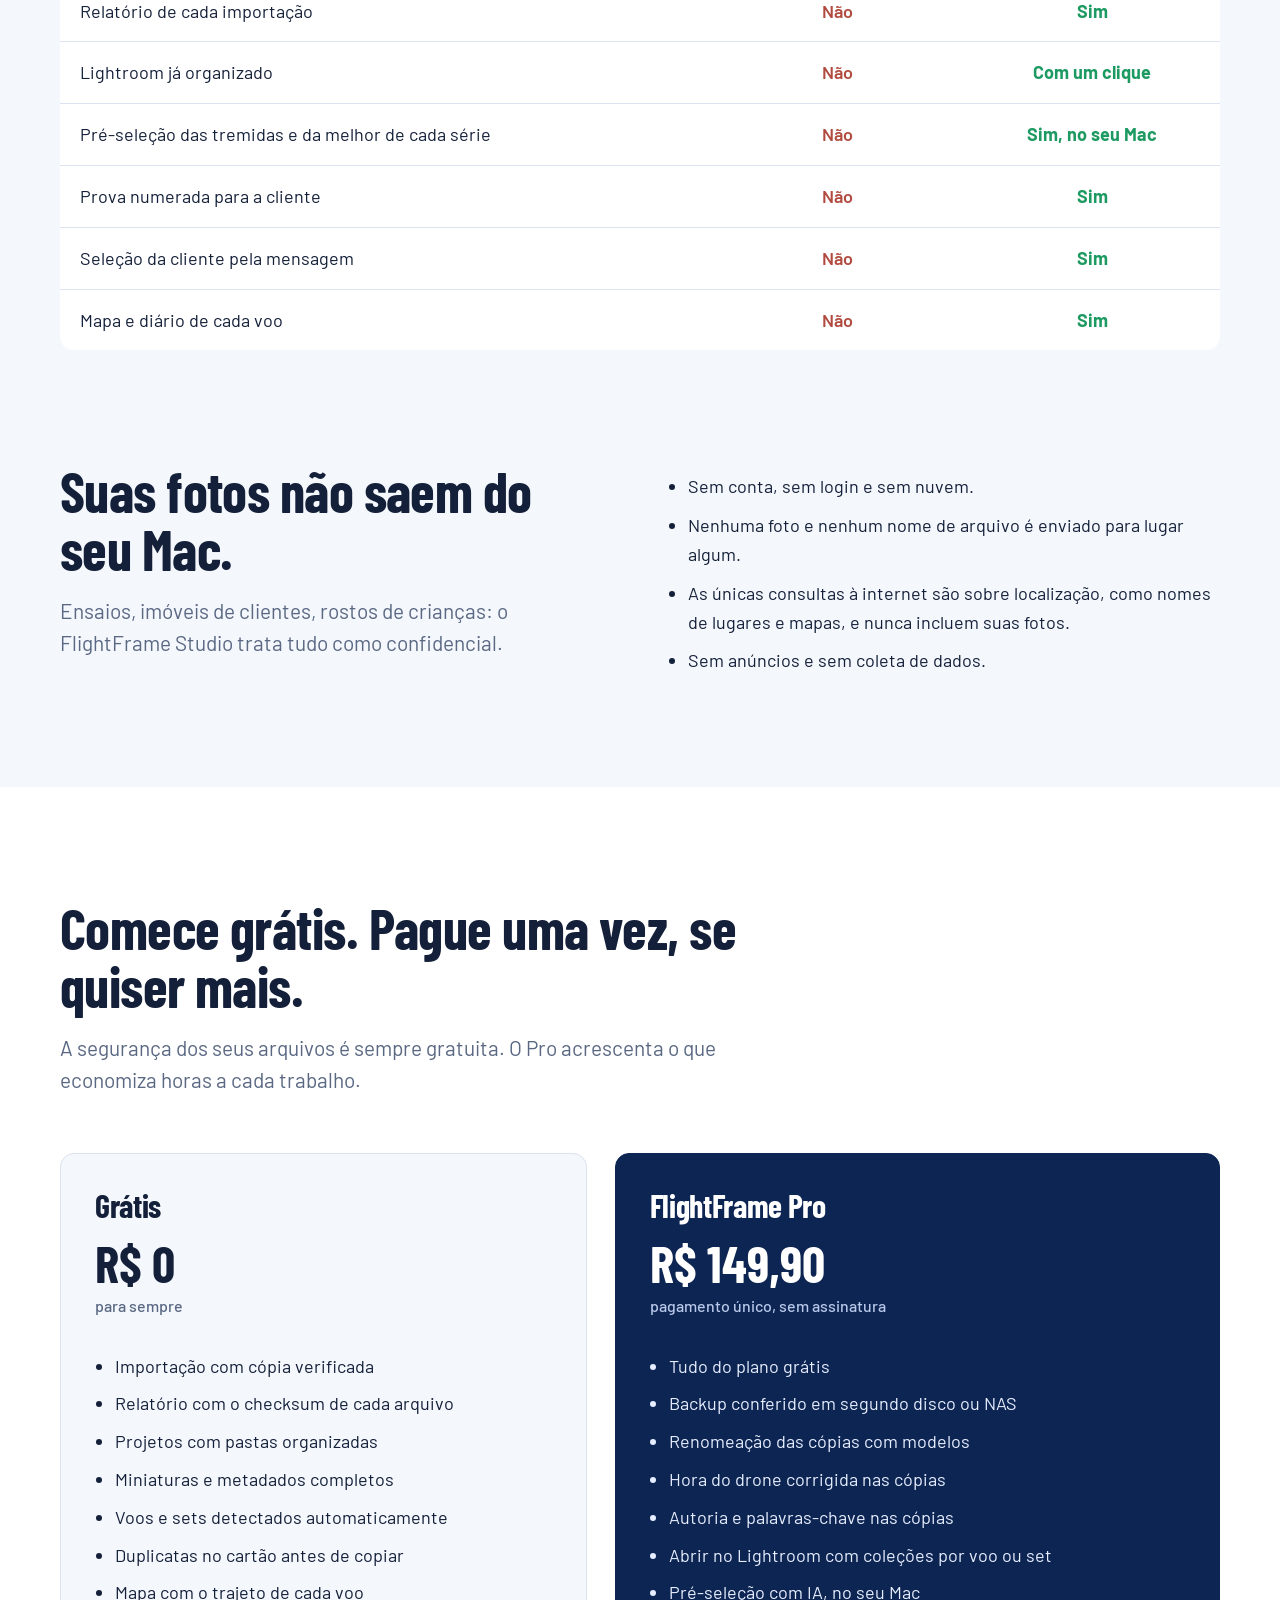
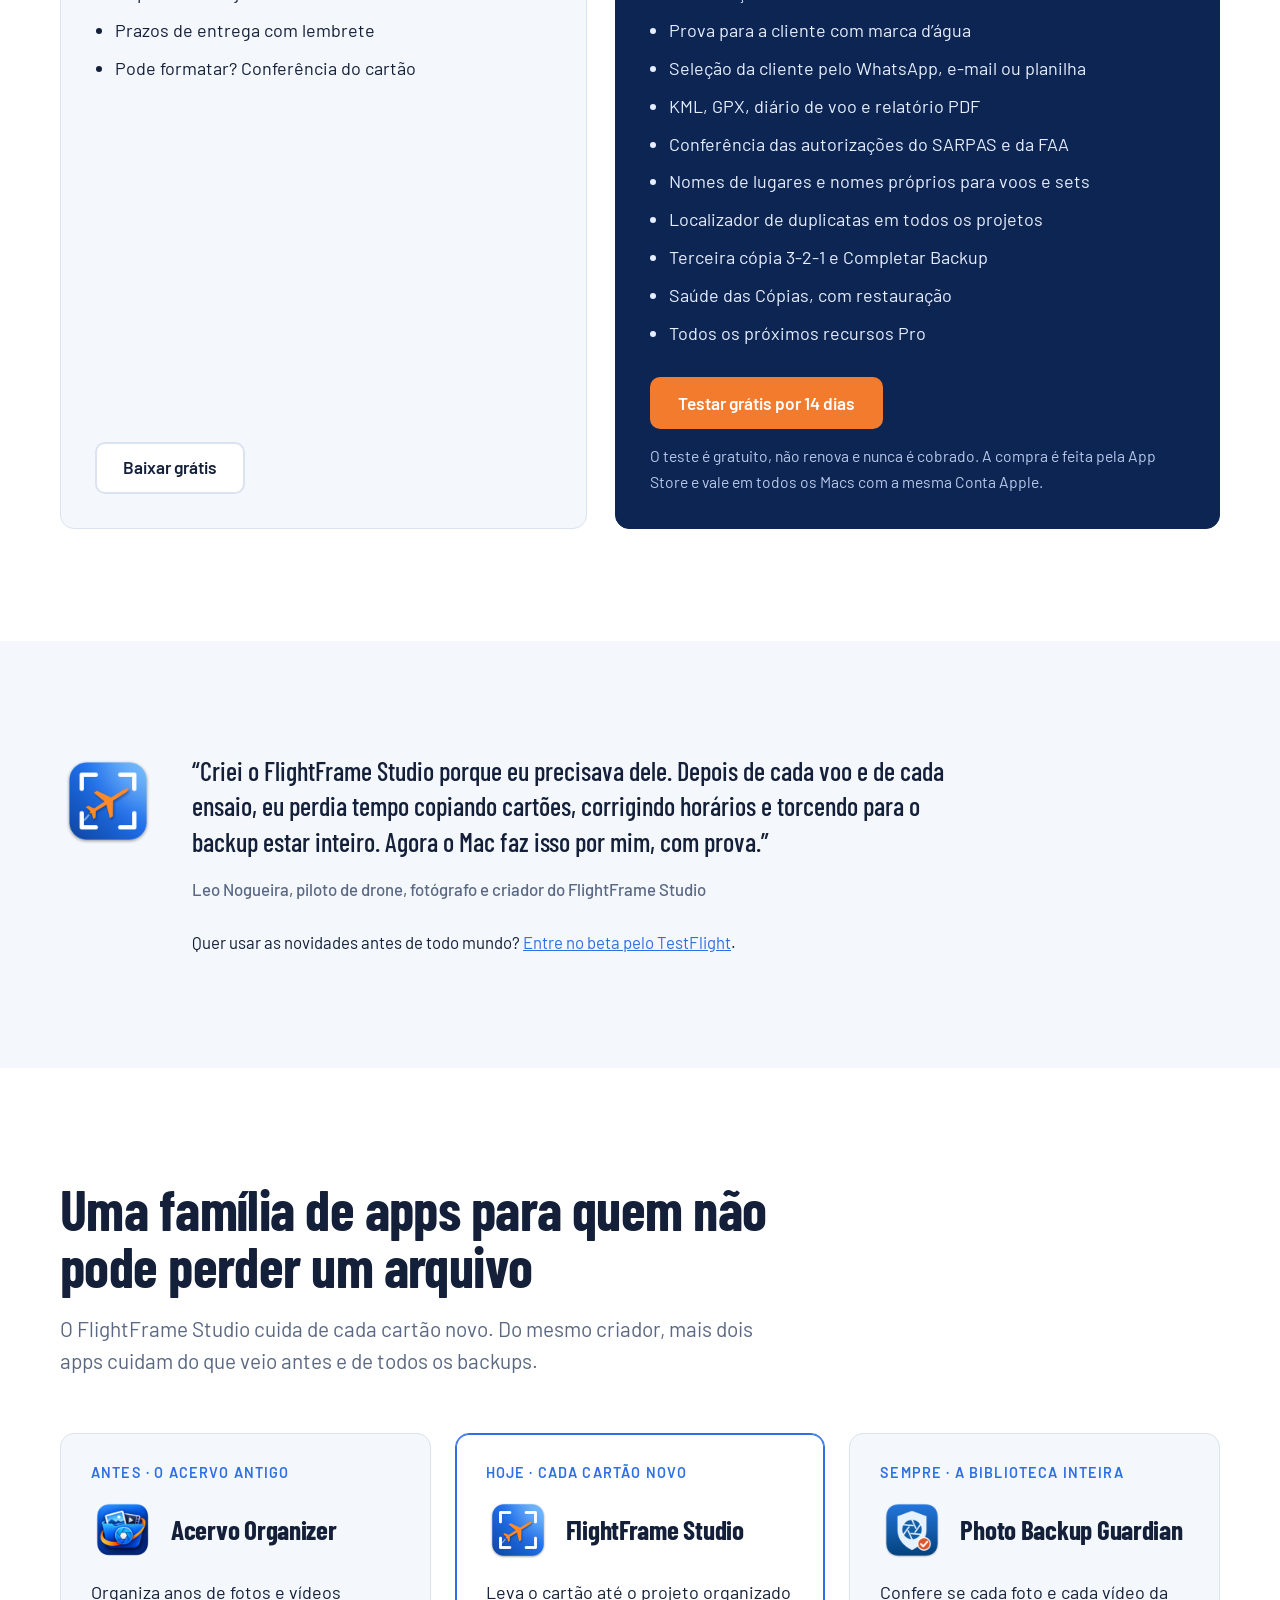
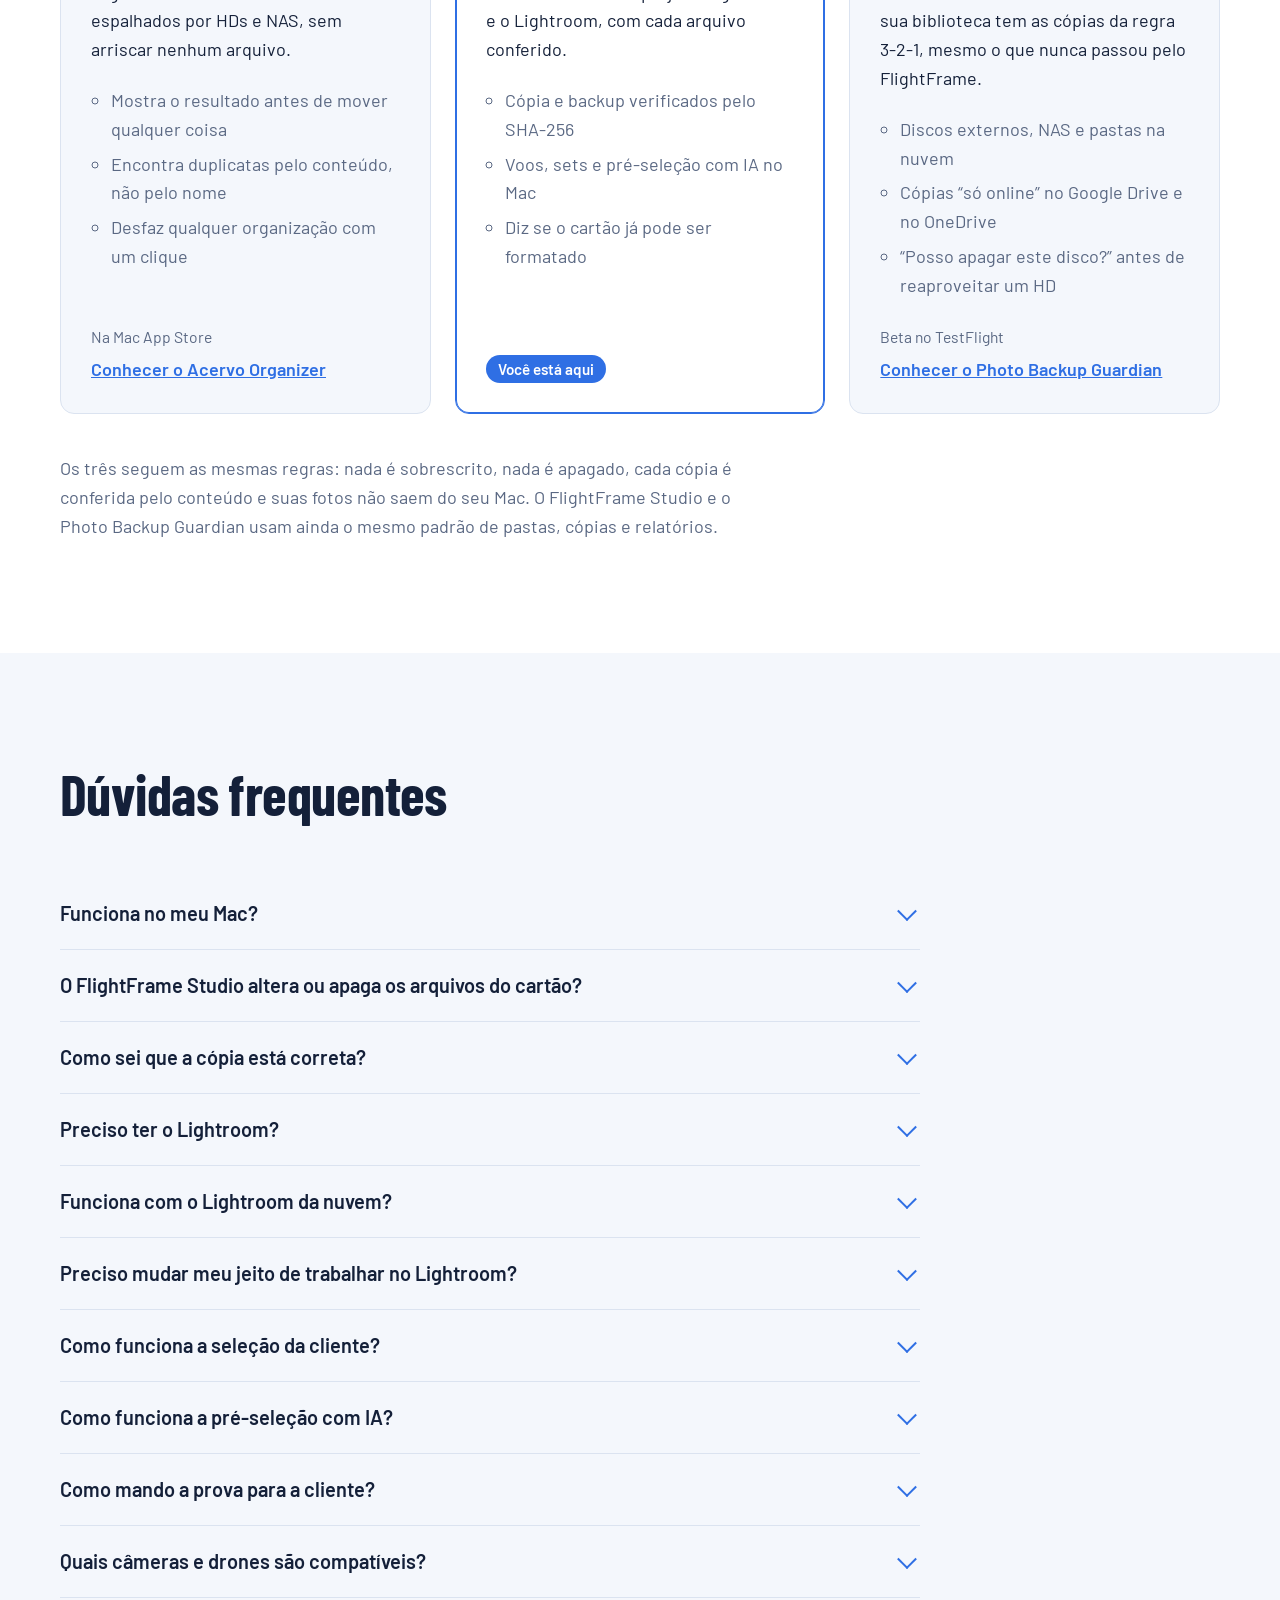
==== commit fc082e94: "Update the site for FlightFrame 2.1 A Can I format it? section with the third copy and Copy Health, " ====
--- a/index.html
+++ b/index.html
@@ -58,7 +58,7 @@
 <link rel="preconnect" href="https://fonts.googleapis.com">
 <link rel="preconnect" href="https://fonts.gstatic.com" crossorigin>
 <link href="https://fonts.googleapis.com/css2?family=Barlow+Condensed:wght@600;700&family=Barlow:wght@400;500;600&family=JetBrains+Mono:wght@400&display=swap" rel="stylesheet">
-<link rel="stylesheet" href="styles.css?v=2026-11-04">
+<link rel="stylesheet" href="styles.css?v=2026-11-08b">
 <script type="application/ld+json">
 {
   "@context": "https://schema.org",
@@ -85,6 +85,7 @@
     </a>
     <nav class="site-nav" aria-label="Seções">
       <a href="#como-funciona">Como funciona</a>
+      <a href="#pode-formatar">Pode formatar</a>
       <a href="#lightroom">Lightroom</a>
       <a href="#recursos">Recursos</a>
       <a href="#precos">Preços</a>
@@ -102,7 +103,7 @@
     <div class="wrap">
       <div class="hero-grid">
         <div>
-          <p class="eyebrow">Novo na 2.0: pré-seleção com IA, no seu Mac</p>
+          <p class="eyebrow">Novo na 2.1: saiba se o cartão pode ser formatado</p>
           <h1>Nunca mais perca um arquivo do cartão.</h1>
           <p class="lede">O FlightFrame Studio copia suas fotos e vídeos do cartão SD, confere cada arquivo com o original e entrega o projeto organizado, com backup e pronto para o Lightroom Classic. Para pilotos de drone e fotógrafos que não podem refazer um trabalho.</p>
           <div class="hero-actions">
@@ -254,6 +255,50 @@
             </dl>
           </div>
         </article>
+      </div>
+    </div>
+  </section>
+
+  <!-- Can I format it? (2.1) -->
+  <section class="section format" id="pode-formatar">
+    <div class="wrap">
+      <div class="section-head">
+        <p class="eyebrow">Novo na 2.1</p>
+        <h2>Pode formatar o cartão? O FlightFrame Studio responde com prova.</h2>
+        <p class="lede">Antes de apagar o cartão, saiba se cada foto e cada vídeo já está no projeto e no backup. Não pelo nome: pelo conteúdo de cada arquivo.</p>
+      </div>
+      <ol class="format-grid">
+        <li class="format-card">
+          <span class="format-plan">Grátis</span>
+          <h3>Pode formatar?</h3>
+          <p>Conecte o cartão e o app confere cada arquivo pelo SHA-256: está num projeto, a cópia continua lá e há uma cópia conferida no backup. A resposta vem em verde, amarelo ou vermelho, com a lista do que falta e um botão para importar só isso.</p>
+        </li>
+        <li class="format-card">
+          <span class="format-plan pro">Pro</span>
+          <h3>Terceira cópia, a regra 3-2-1</h3>
+          <p>Além do projeto e do backup, uma terceira cópia em outro disco, num NAS ou numa pasta do Dropbox, Google Drive ou iCloud Drive, conferida em cada importação. Completar Backup copia o que faltou nos projetos antigos.</p>
+        </li>
+        <li class="format-card">
+          <span class="format-plan pro">Pro</span>
+          <h3>Saúde das Cópias</h3>
+          <p>Arquivos estragam num disco com o tempo, sem aviso. O app relê as cópias de tempos em tempos e, se uma foto estragou ou sumiu, restaura a partir de uma cópia boa. A estragada fica guardada ao lado, nunca é apagada.</p>
+        </li>
+      </ol>
+      <div class="format-shots">
+        <figure>
+          <div class="window">
+            <div class="window-bar" aria-hidden="true"><i></i><i></i><i></i></div>
+            <img src="assets/screen-backup-status.jpg" width="1920" height="1200" loading="lazy" alt="Visão Geral de um ensaio com o quadro de backup: 17 arquivos conferidos no backup e 17 na terceira cópia">
+          </div>
+          <figcaption class="shot-caption">Cada projeto mostra o que já está em cada backup.</figcaption>
+        </figure>
+        <figure>
+          <div class="window">
+            <div class="window-bar" aria-hidden="true"><i></i><i></i><i></i></div>
+            <img src="assets/screen-copy-health.jpg" width="1920" height="452" loading="lazy" alt="Saúde das Cópias com o estado do projeto, do backup e da terceira cópia">
+          </div>
+          <figcaption class="shot-caption">A Saúde das Cópias relê os backups e mostra o estado de cada lugar.</figcaption>
+        </figure>
       </div>
     </div>
   </section>
@@ -428,6 +473,7 @@
             <li>Duplicatas no cartão antes de copiar</li>
             <li>Mapa com o trajeto de cada voo</li>
             <li>Prazos de entrega com lembrete</li>
+            <li>Pode formatar? Conferência do cartão</li>
           </ul>
           <a class="btn btn-quiet" href="https://apps.apple.com/app/flightframe-studio/id6822035026">Baixar grátis</a>
         </div>
@@ -448,6 +494,8 @@
             <li>Conferência das autorizações do SARPAS e da FAA</li>
             <li>Nomes de lugares e nomes próprios para voos e sets</li>
             <li>Localizador de duplicatas em todos os projetos</li>
+            <li>Terceira cópia 3-2-1 e Completar Backup</li>
+            <li>Saúde das Cópias, com restauração</li>
             <li>Todos os próximos recursos Pro</li>
           </ul>
           <a class="btn btn-primary" href="https://apps.apple.com/app/flightframe-studio/id6822035026">Testar grátis por 14 dias</a>
@@ -548,9 +596,11 @@
         <details><summary>É uma assinatura?</summary><p>Não. O download é grátis, e o FlightFrame Pro é uma compra única de R$ 149,90 pela App Store, com as atualizações incluídas. Ferramentas de seleção com IA costumam cobrar todo ano; aqui você paga uma vez.</p></details>
         <details><summary>O teste de 14 dias cobra alguma coisa?</summary><p>Não. O teste é gratuito, não renova sozinho e nunca é cobrado. Quando termina, os recursos Pro voltam a ficar bloqueados, e seus projetos e arquivos continuam intactos.</p></details>
         <details><summary>Posso usar em mais de um Mac?</summary><p>Sim. A compra fica na sua Conta Apple. Em outro Mac, é só baixar o app e tocar em Restaurar Compras.</p></details>
+        <details><summary>Como sei se posso formatar o cartão?</summary><p>Conecte o cartão: o Painel oferece Conferir Cartão. O FlightFrame Studio lê cada foto e cada vídeo e confere pelo SHA-256 se o mesmo conteúdo está num projeto, se a cópia do projeto continua lá e se há uma cópia conferida no backup. Verde, pode formatar; amarelo, falta o backup e um clique completa; vermelho, há arquivos fora dos projetos, e o app seleciona só eles para importar. A conferência é grátis, e o app nunca formata nem altera o cartão.</p></details>
+        <details><summary>O que acontece se um arquivo estragar no backup?</summary><p>Discos estragam arquivos com o tempo, sem aviso. Com o FlightFrame Pro, a Saúde das Cópias relê as cópias a cada 30, 90 ou 180 dias e compara com o checksum registrado. Se uma cópia estragou ou sumiu, ela é restaurada a partir de uma cópia boa, conferida de novo; a estragada fica ao lado, com “.damaged” no nome, e nunca é apagada.</p></details>
         <details><summary>E se o disco de backup estiver desconectado?</summary><p>A cópia do projeto acontece normalmente, e o FlightFrame Studio avisa que o backup ficou pendente. Depois, um clique refaz só o que faltou.</p></details>
         <details><summary>Por que no Mac o app aparece só como FlightFrame?</summary><p>FlightFrame Studio é o nome na App Store. Depois de instalado, o app aparece com o nome curto, FlightFrame, no Launchpad e na barra de menus.</p></details>
-        <details><summary>Qual a diferença entre o FlightFrame Studio, o Acervo Organizer e o Photo Backup Guardian?</summary><p>Cada um entra num momento do trabalho. O FlightFrame Studio recebe cada cartão novo: copia com conferência, organiza o projeto, faz o backup e diz se o cartão já pode ser formatado. O <a href="https://acervoorganizer.ravendronevideos.com.br">Acervo Organizer</a> arruma o que já está nos seus HDs e no NAS, de antes do FlightFrame. O <a href="https://photobackupguardian.app">Photo Backup Guardian</a> vigia a biblioteca inteira, com todos os discos e pastas na nuvem, e avisa quando falta uma cópia da regra 3-2-1. Você pode usar só um ou os três juntos.</p></details>
+        <details><summary>Qual a diferença entre o FlightFrame Studio, o Acervo Organizer e o Photo Backup Guardian?</summary><p>Cada um entra num momento do trabalho. O FlightFrame Studio recebe cada cartão novo: copia com conferência, organiza o projeto, faz o backup e a terceira cópia, diz se o cartão já pode ser formatado e reconfere as cópias que ele mesmo fez. O <a href="https://acervoorganizer.ravendronevideos.com.br">Acervo Organizer</a> arruma o que já está nos seus HDs e no NAS, de antes do FlightFrame. O <a href="https://photobackupguardian.app">Photo Backup Guardian</a> vigia a biblioteca inteira, inclusive o que nunca passou pelo FlightFrame, em todos os discos e pastas na nuvem, com as cópias só online do Google Drive e do OneDrive, e avisa quando falta uma cópia da regra 3-2-1. Você pode usar só um ou os três juntos.</p></details>
         <details><summary>Tem versão para Windows?</summary><p>Não. O FlightFrame Studio é um app nativo para Mac.</p></details>
       </div>
     </div>
--- a/styles.css
+++ b/styles.css
@@ -129,7 +129,7 @@
 /* Language switch: PT on the English page, EN on the Portuguese one. */
 .lang-link { padding: 4px 10px; border: 1px solid var(--line); border-radius: 999px; color: var(--ink); text-decoration: none; font-weight: 600; font-size: .9rem; letter-spacing: .04em; }
 .lang-link:hover { border-color: var(--sky); color: var(--sky); }
-@media (max-width: 860px) { .site-nav { display: none; } .site-header .btn { margin-left: auto; } .site-header .lang-link { margin-left: auto; } .site-header .lang-link + .btn { margin-left: 0; } }
+@media (max-width: 1024px) { .site-nav { display: none; } .site-header .btn { margin-left: auto; } .site-header .lang-link { margin-left: auto; } .site-header .lang-link + .btn { margin-left: 0; } }
 /* On a phone the header has room for the name and one button; the language link stays in the footer. */
 @media (max-width: 420px) { .site-header .lang-link { display: none; } .site-header .lang-link + .btn { margin-left: auto; } }
 
@@ -337,6 +337,18 @@
 .faq details[open] summary::after { transform: translateY(-30%) rotate(-135deg); }
 .faq details p { padding: 0 0 22px; color: var(--mist); max-width: 68ch; }
 
+/* Can I format it? (2.1): three cards and two screenshots */
+.format { background: var(--white); }
+.format-grid { list-style: none; margin: 0; padding: 0; display: grid; grid-template-columns: repeat(3, 1fr); gap: 24px; }
+.format-card { border: 1px solid var(--line); border-radius: var(--radius-window); padding: 28px; background: var(--paper); }
+.format-card h3 { font-size: 1.6rem; margin-top: 12px; }
+.format-card p { margin-top: 10px; color: var(--mist); }
+.format-plan { display: inline-block; padding: 2px 12px; border-radius: 999px; background: var(--sky-soft); color: var(--sky); font-weight: 600; font-size: .9rem; }
+.format-plan.pro { background: var(--night); color: #fff; }
+.format-shots { display: grid; grid-template-columns: 1.15fr 1fr; gap: 28px; margin-top: 56px; align-items: start; }
+.format-shots figure { margin: 0; }
+@media (max-width: 900px) { .format-grid, .format-shots { grid-template-columns: 1fr; } }
+
 /* App family: three apps, one per moment of the work */
 .family { background: var(--white); }
 .family-grid { display: grid; grid-template-columns: repeat(3, 1fr); gap: 24px; list-style: none; margin: 0; padding: 0; }
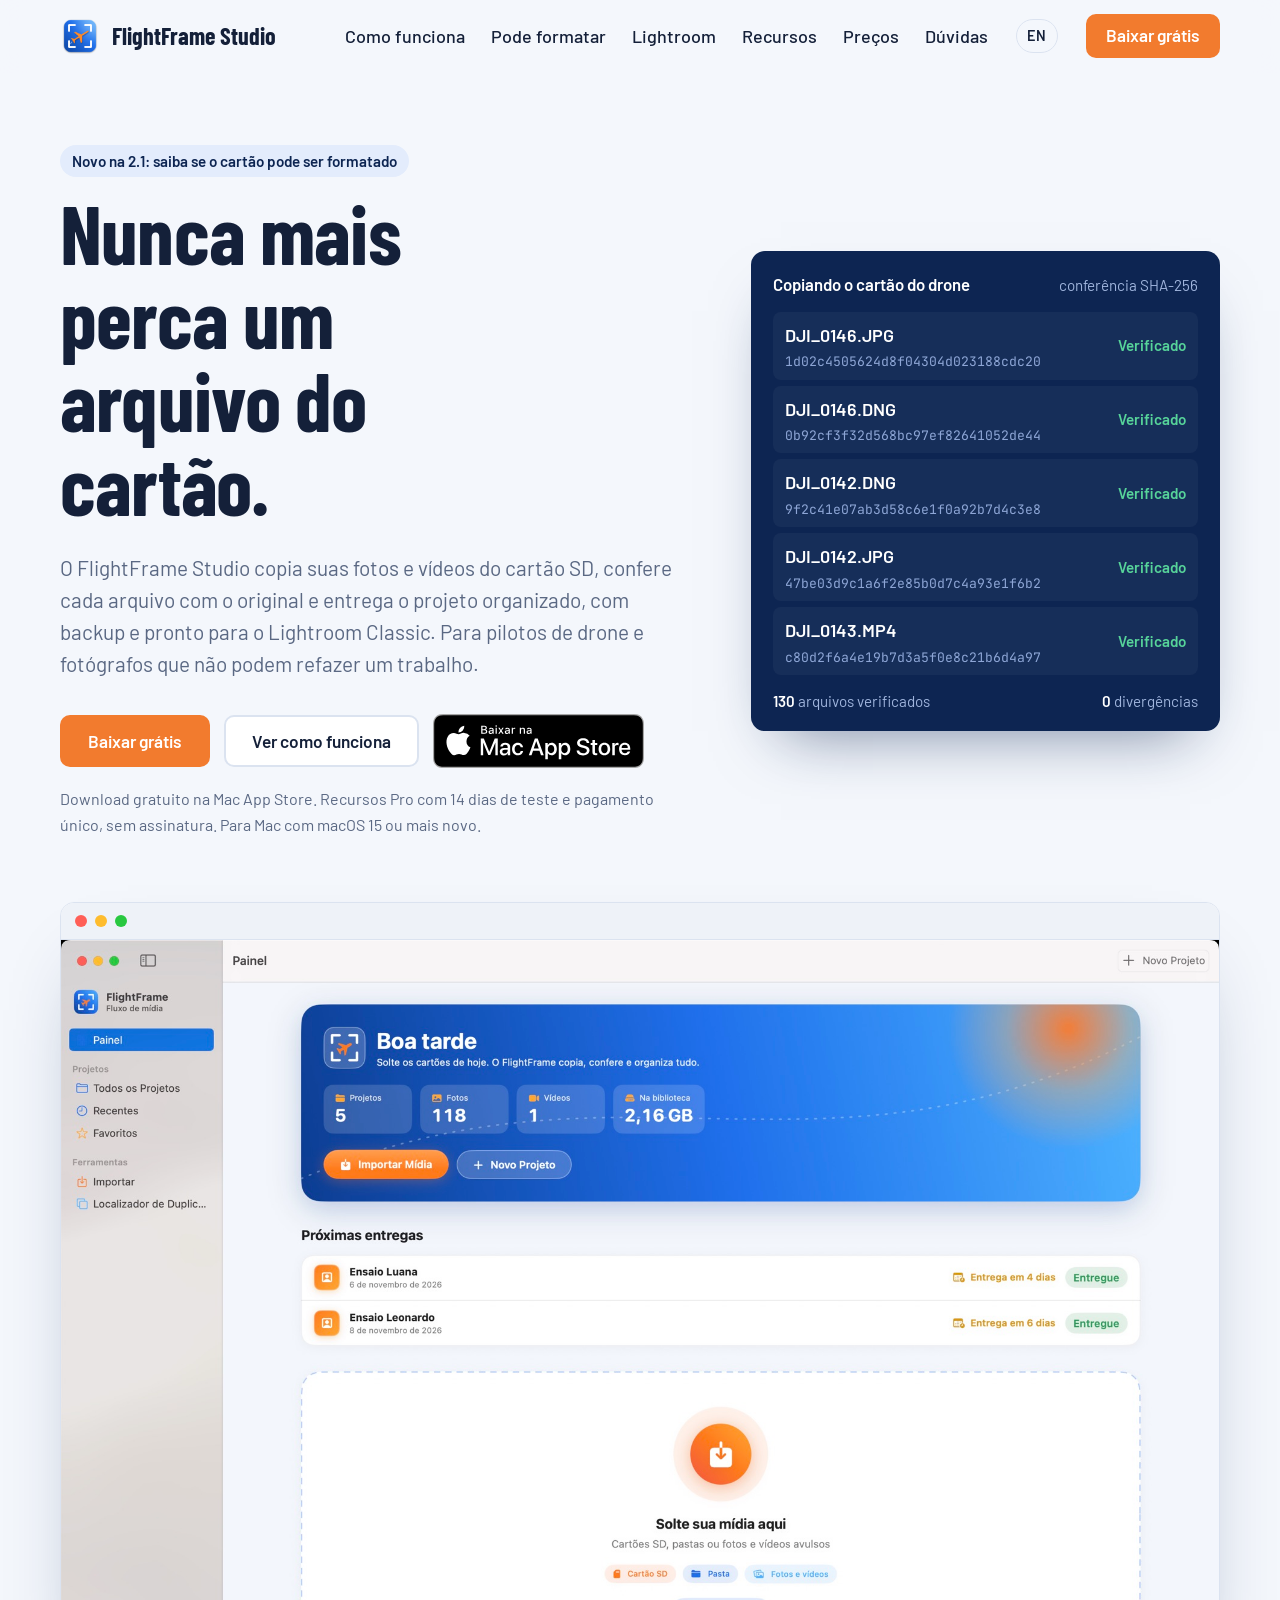
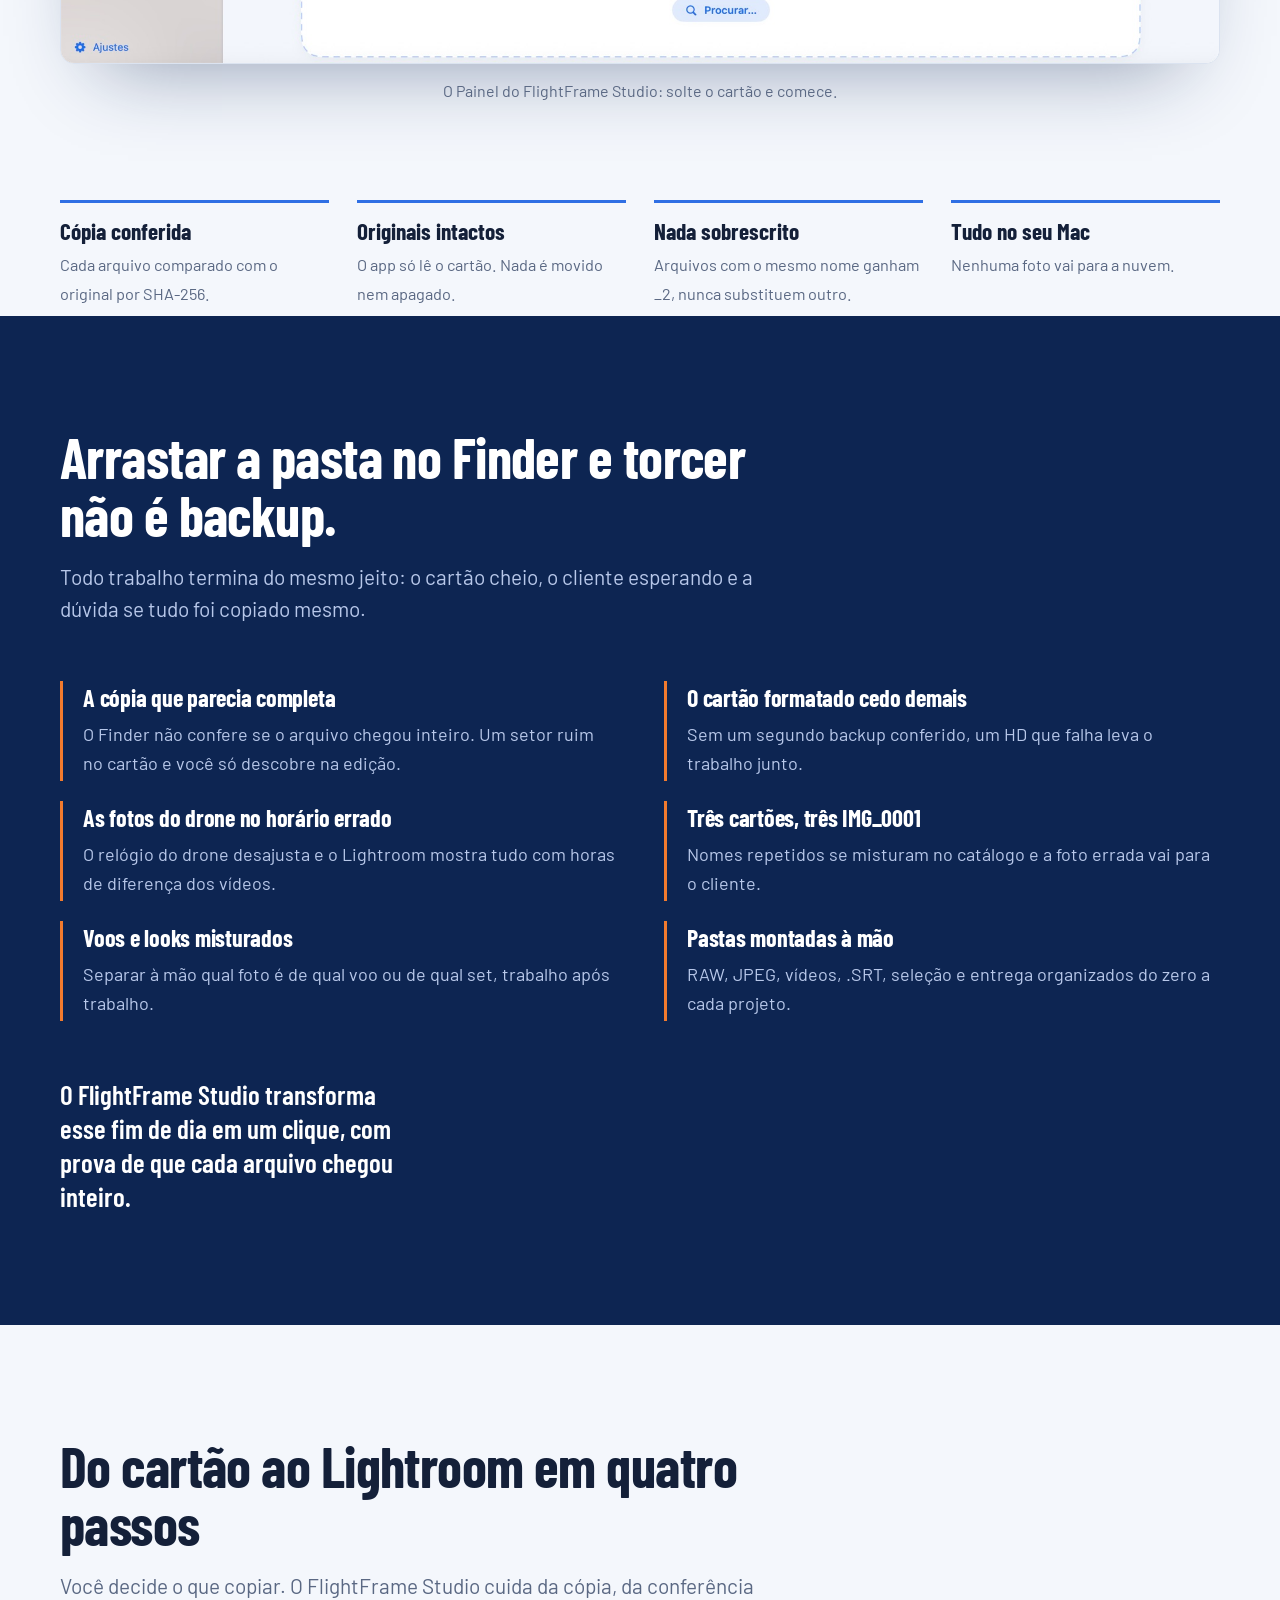
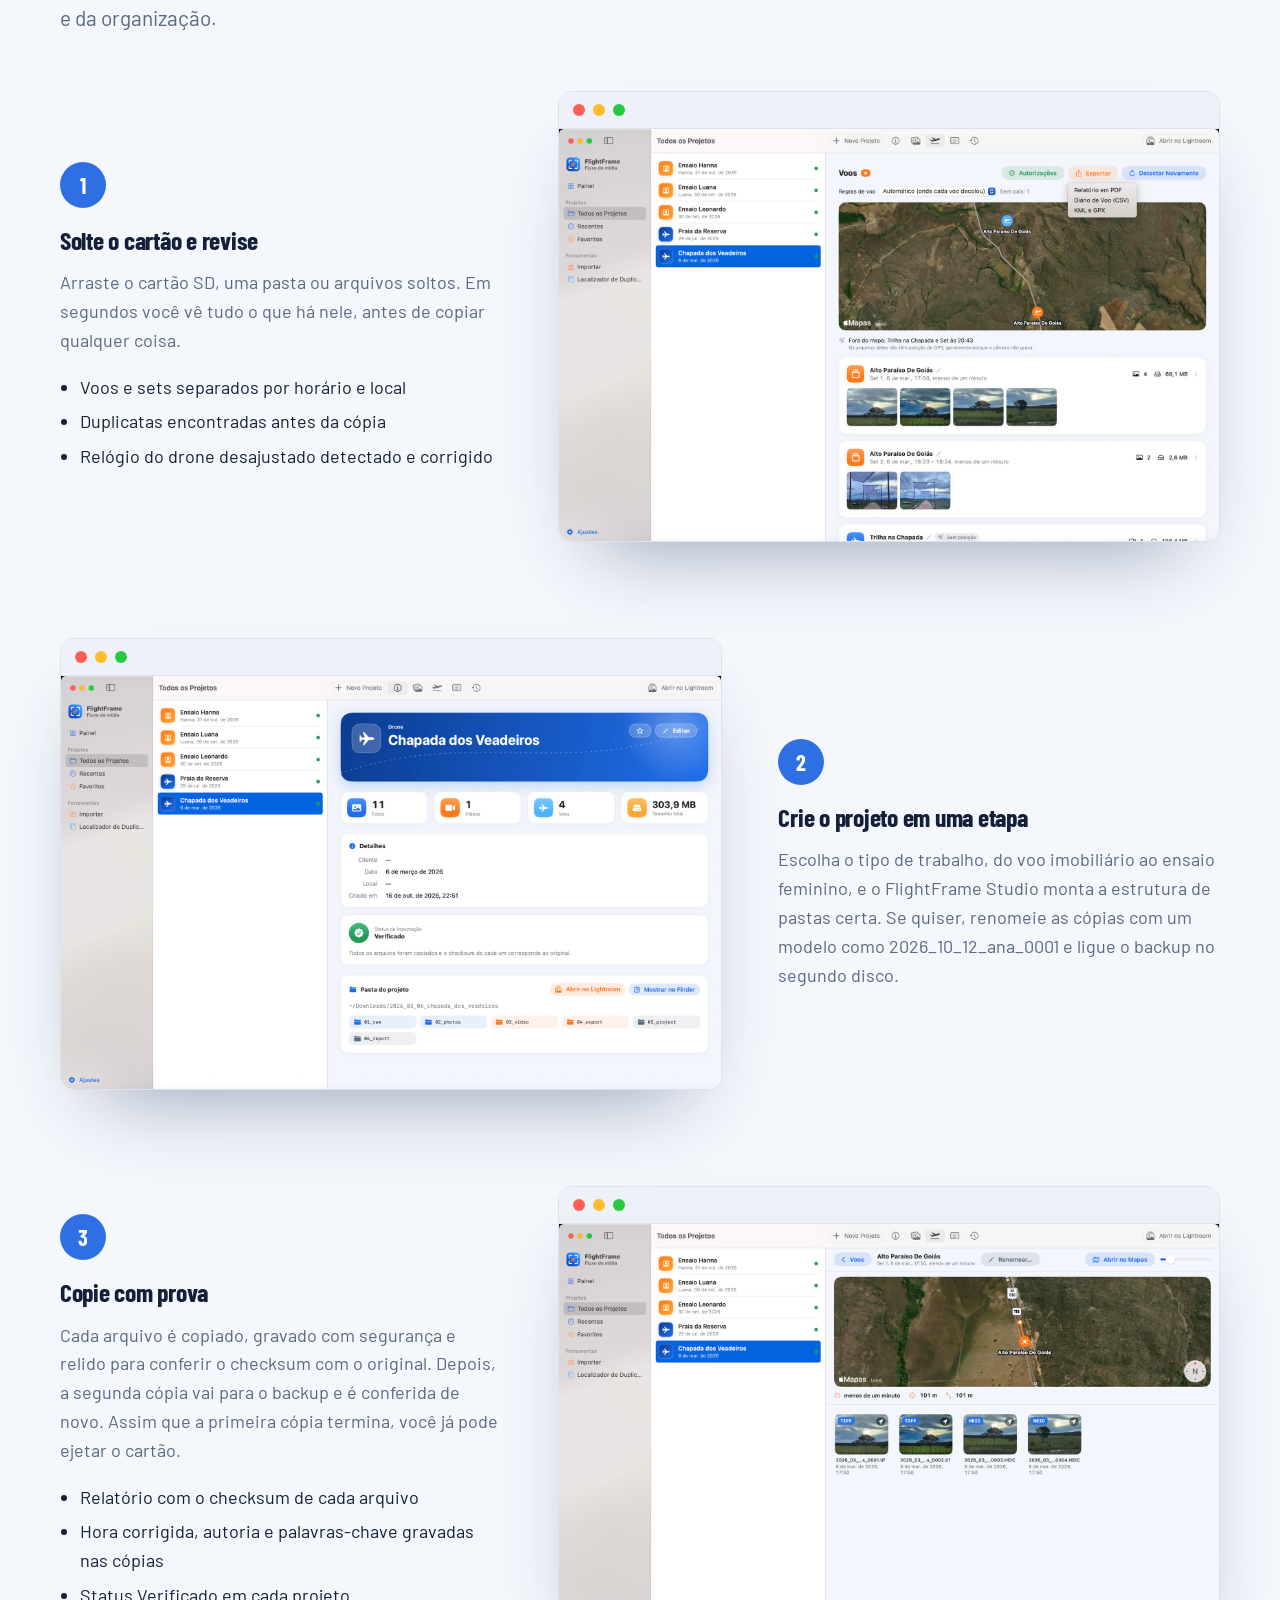
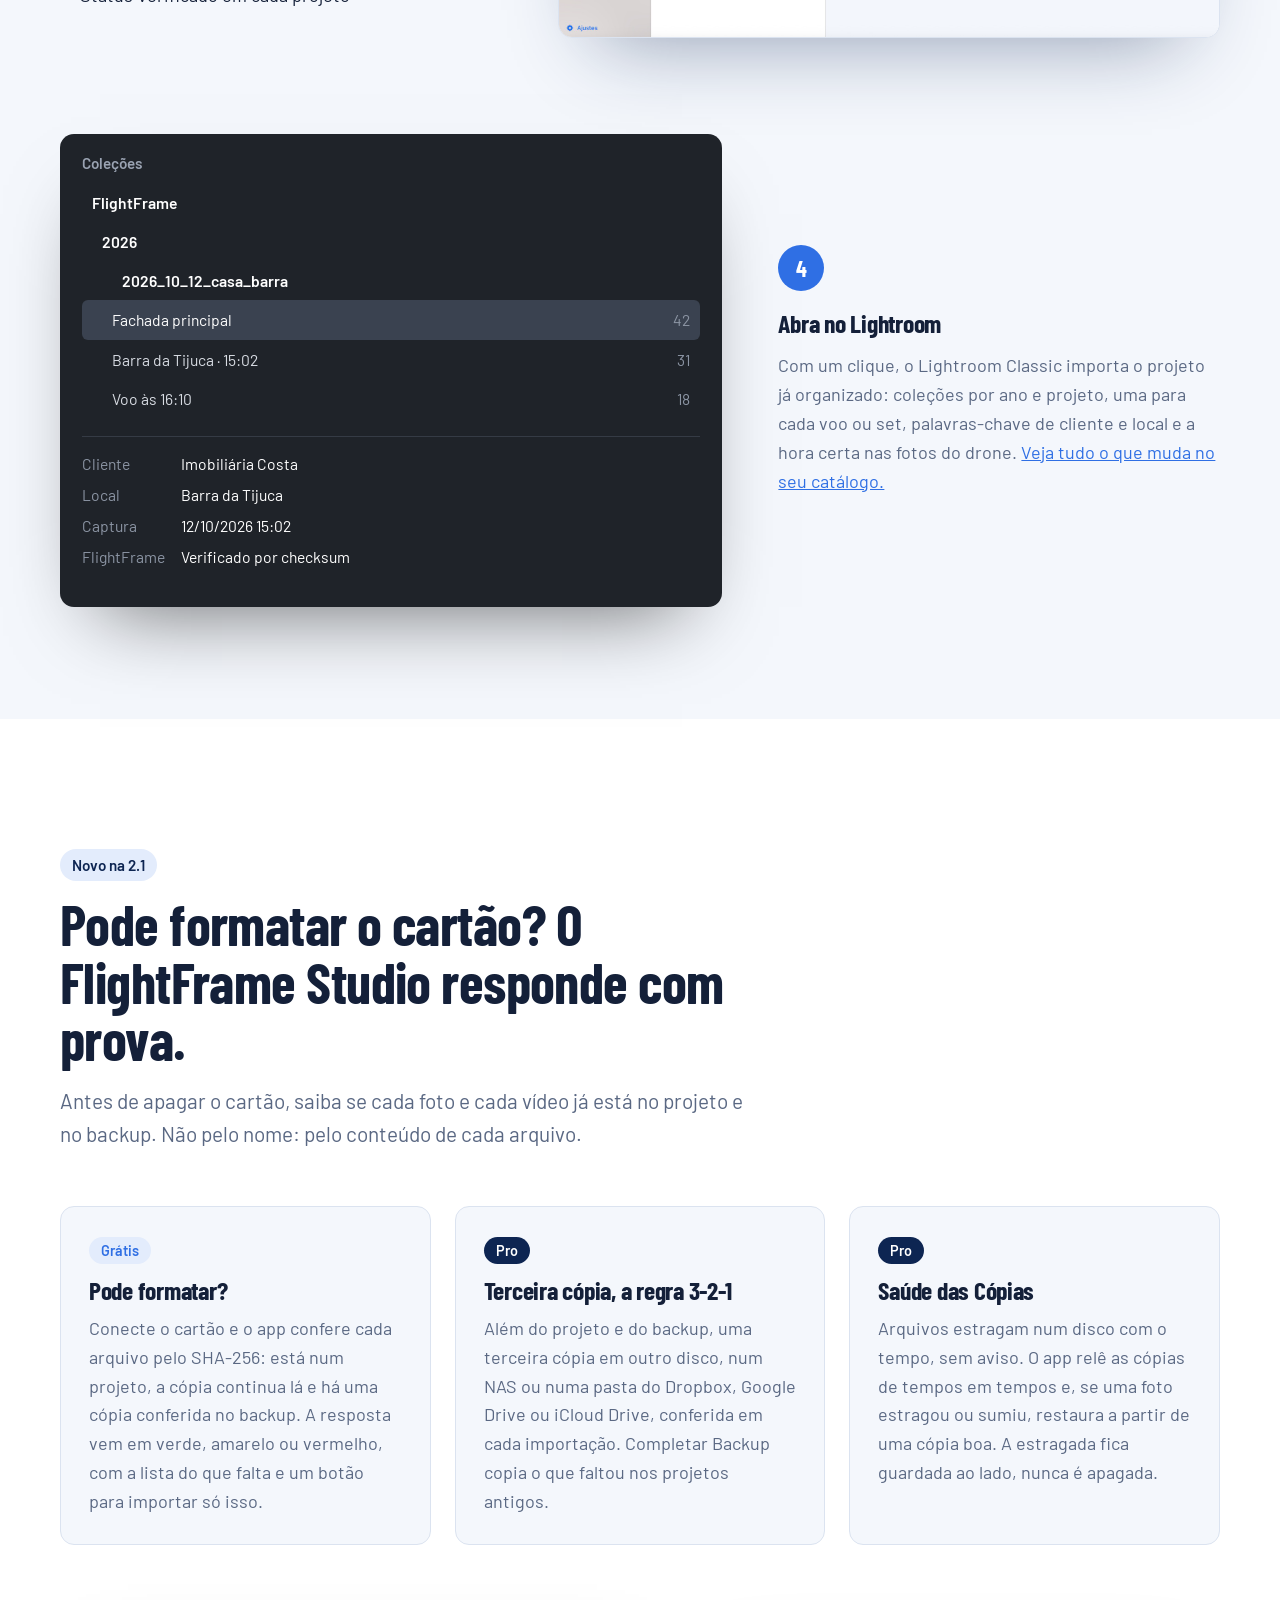
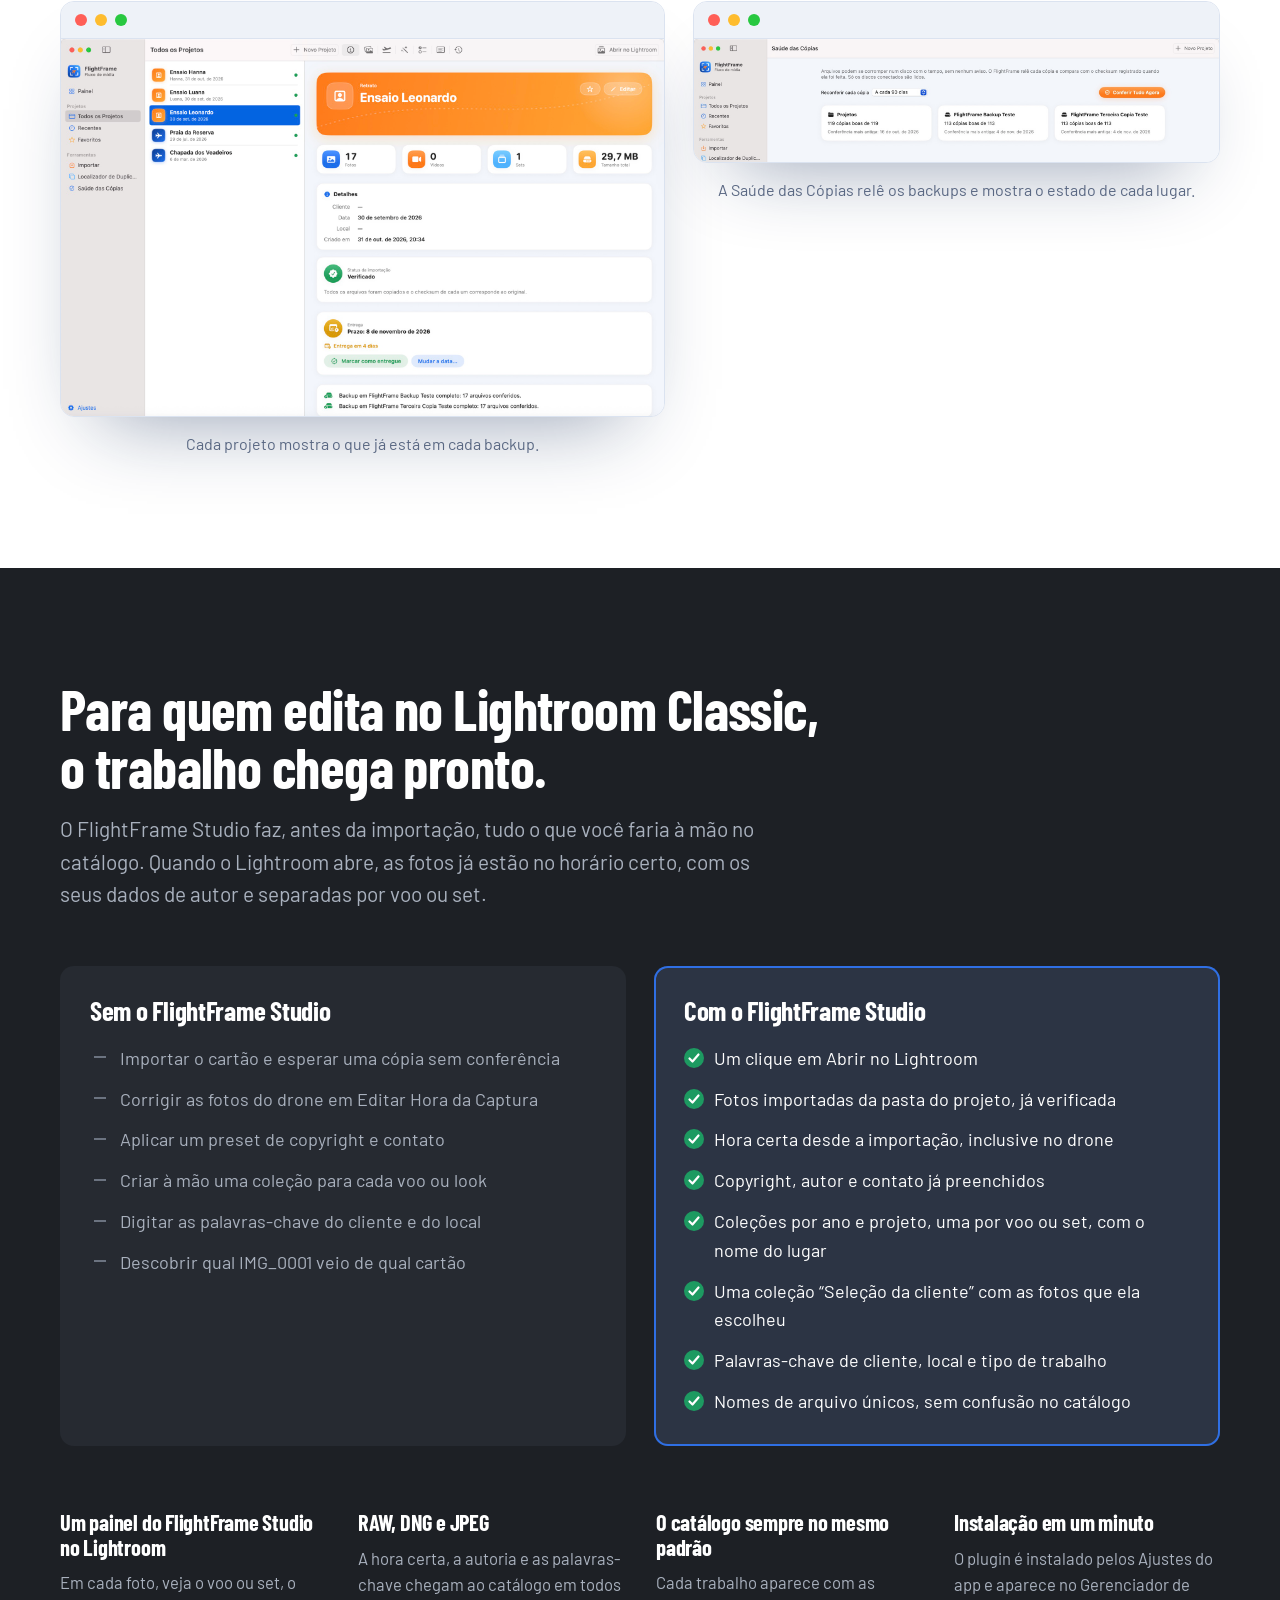
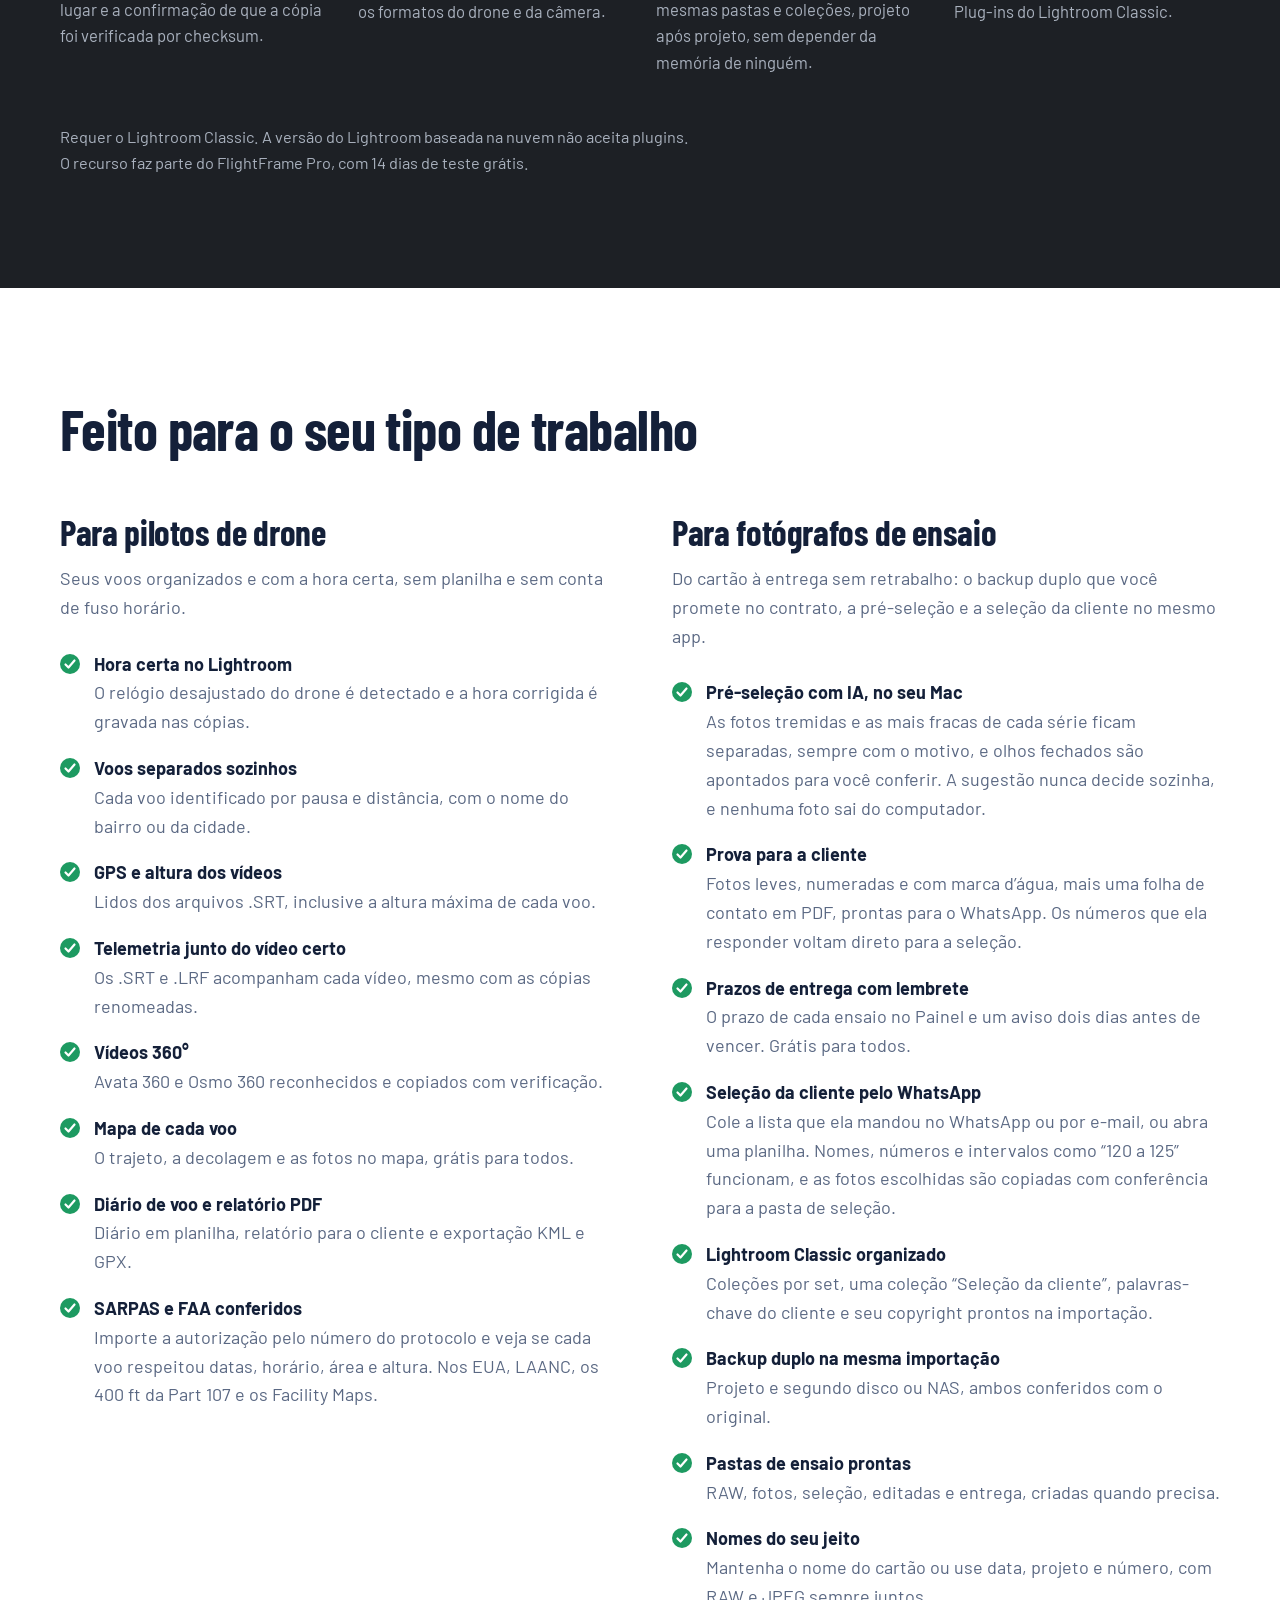
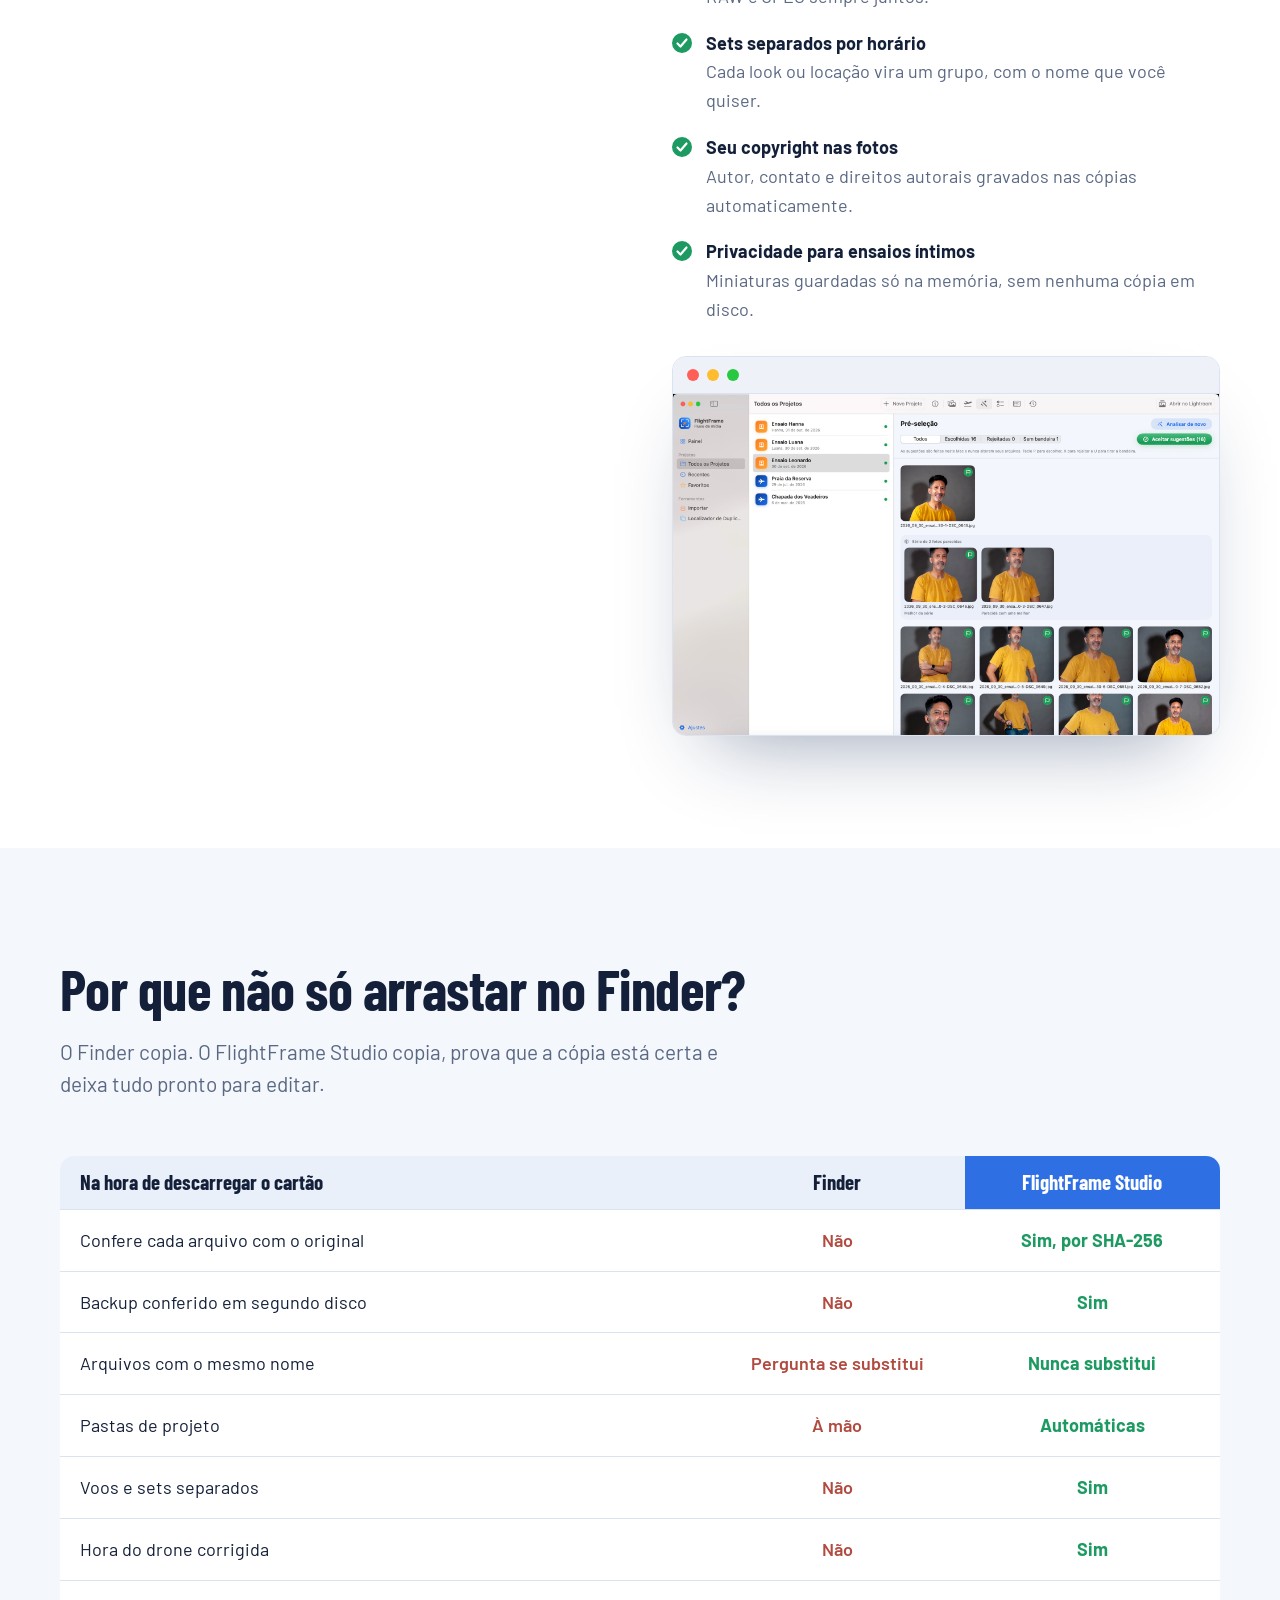
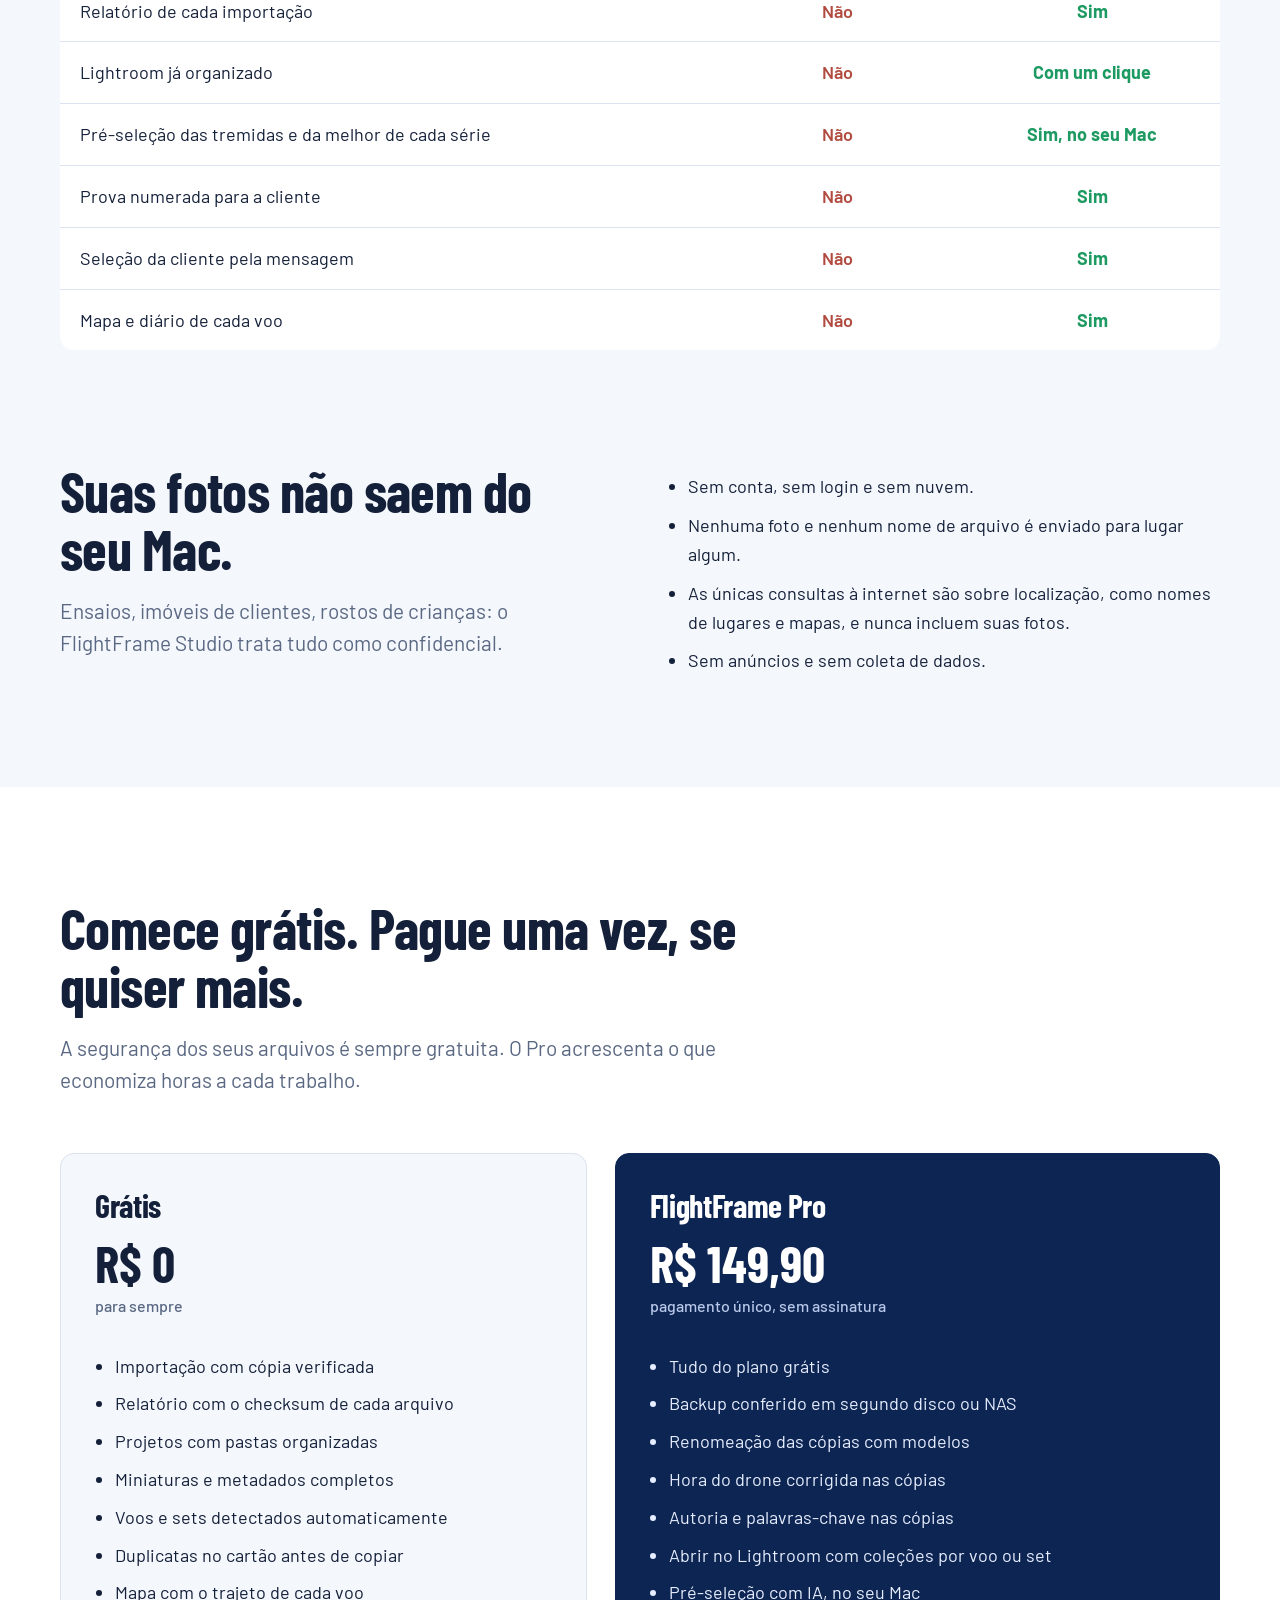
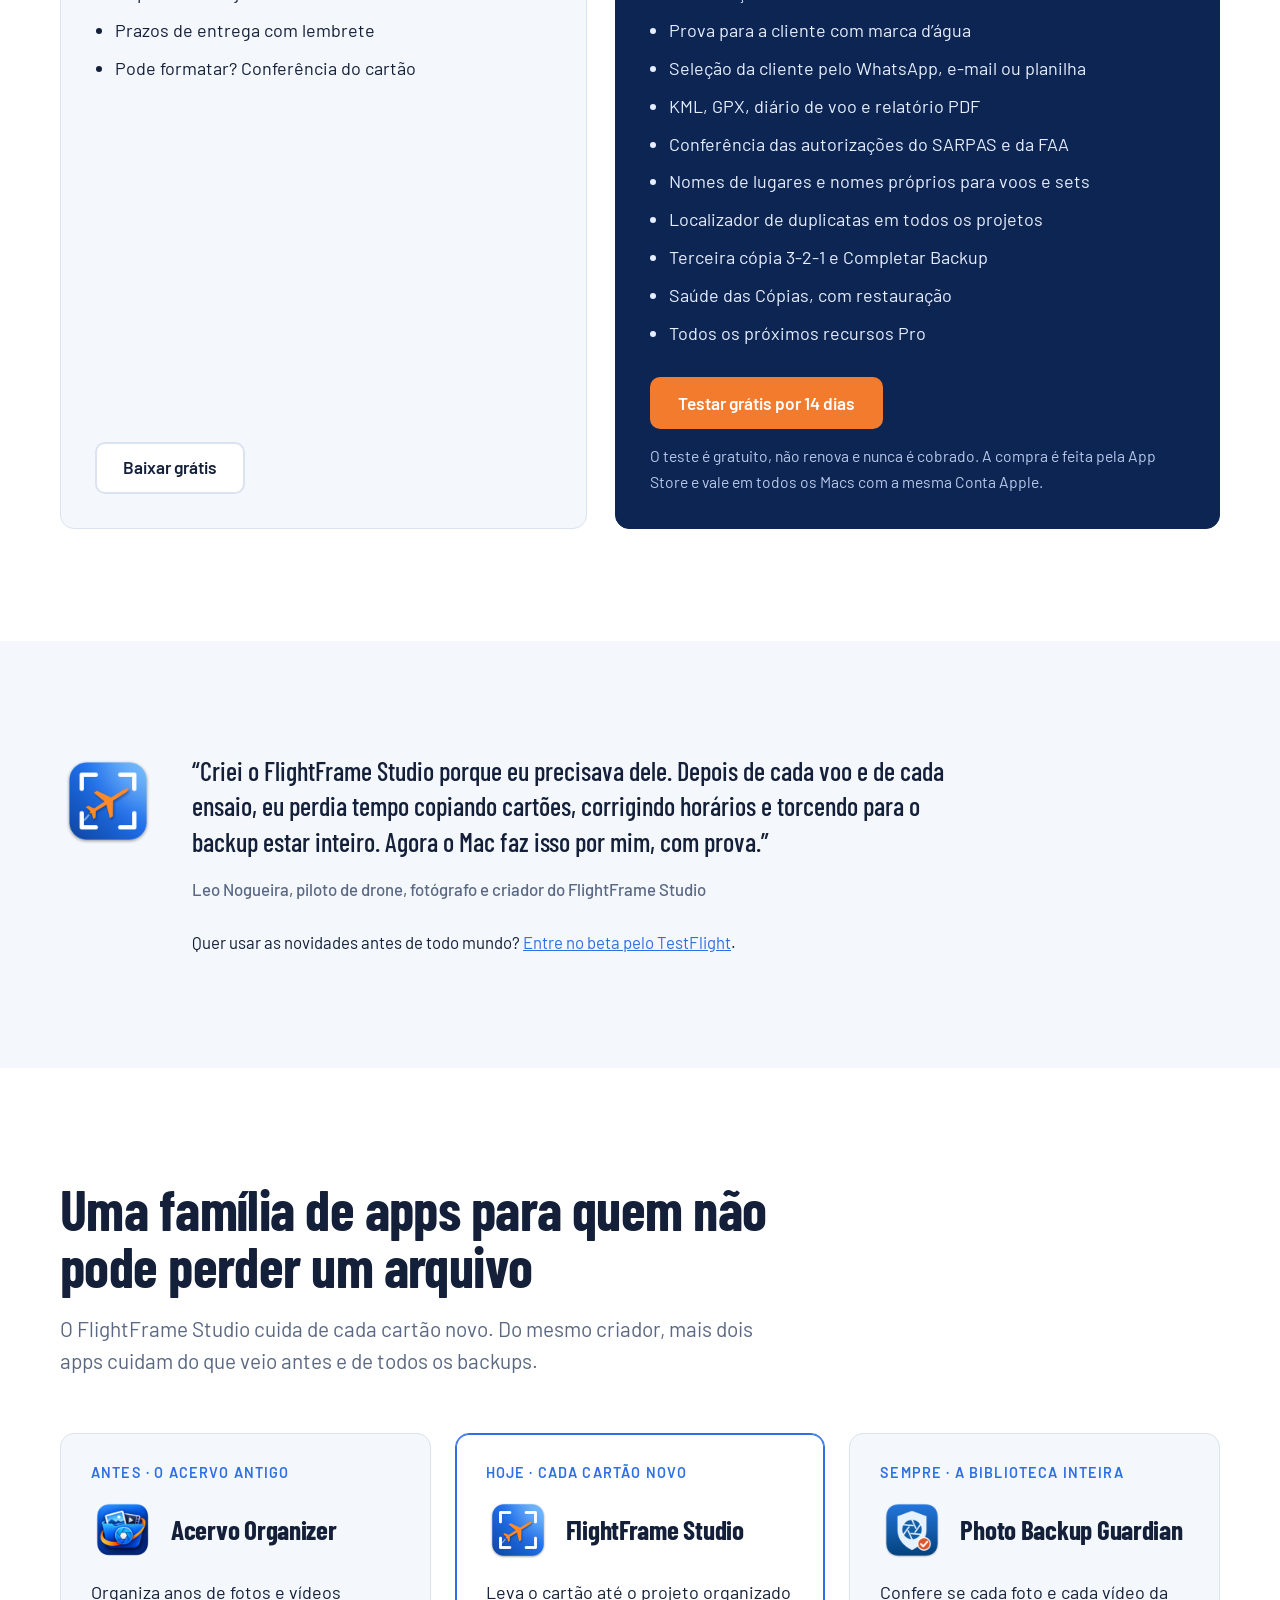
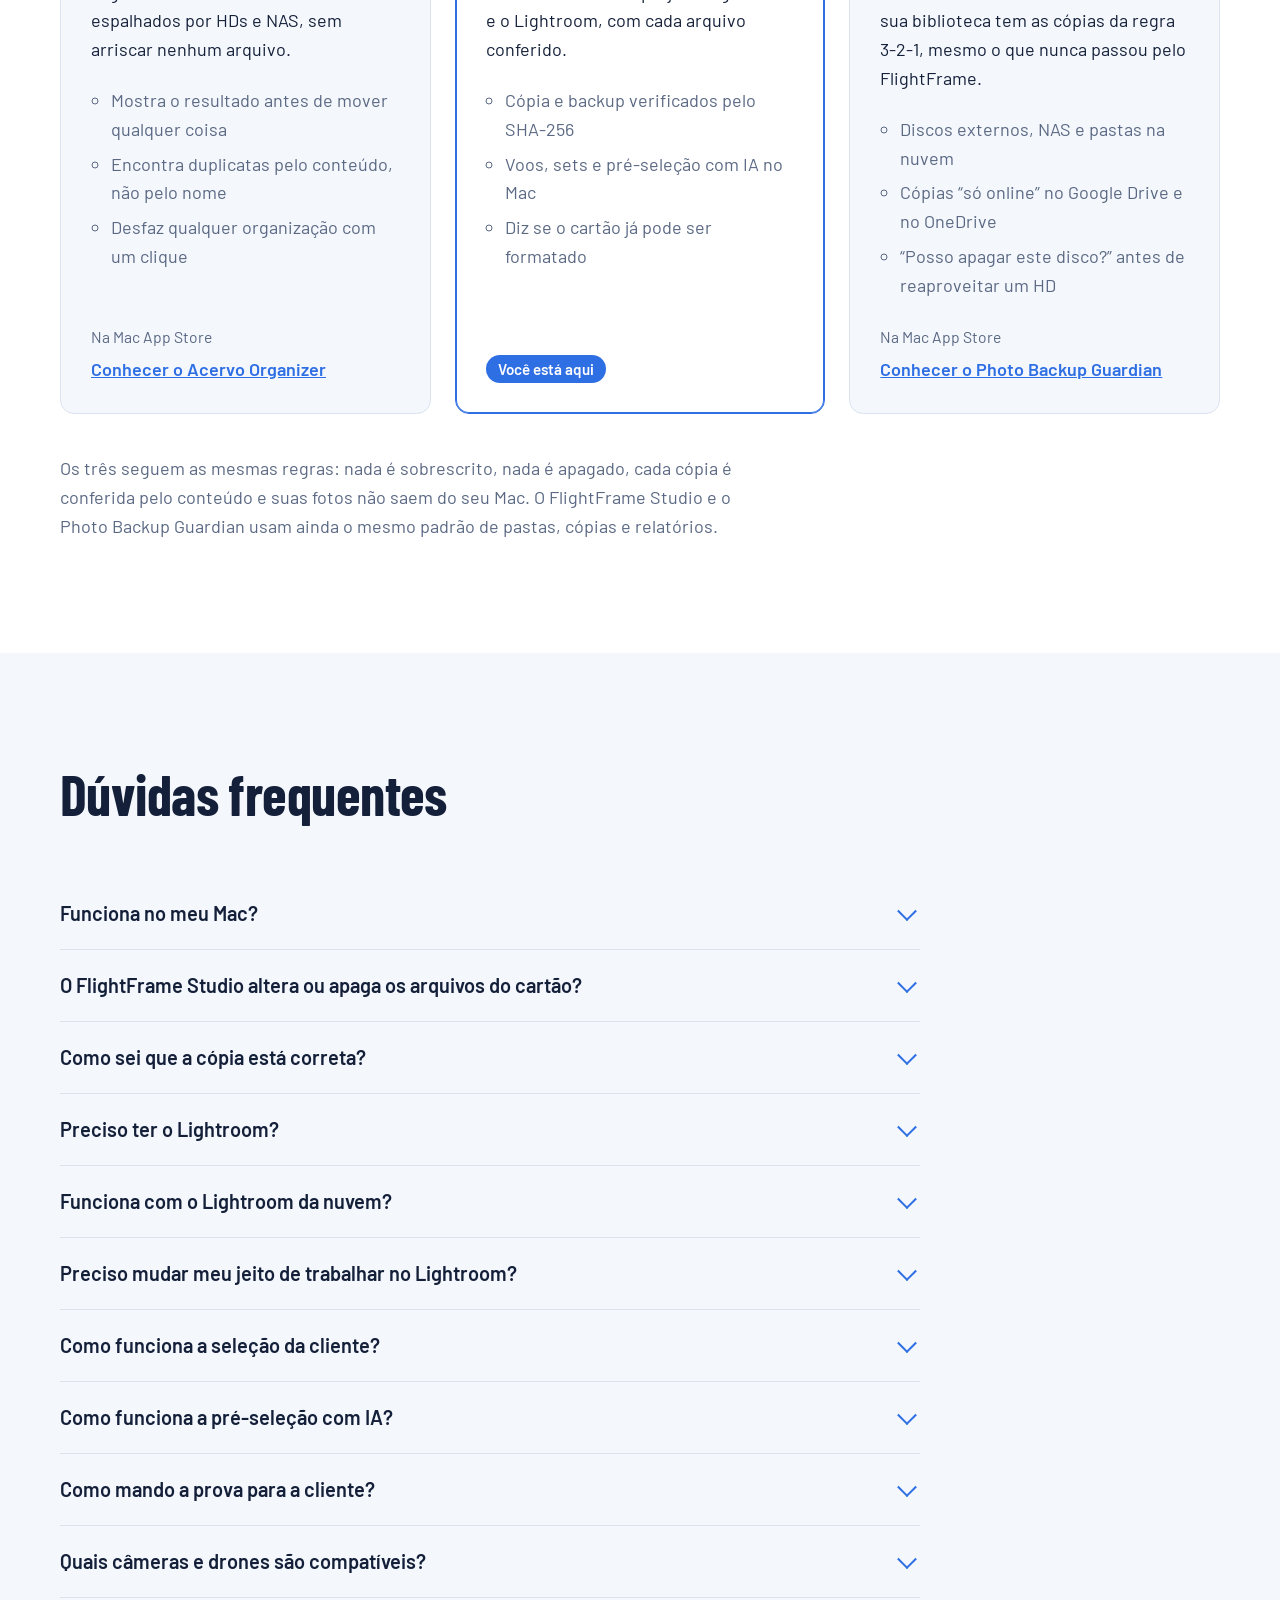
==== commit fa2307e5: "Show Photo Backup Guardian on the Mac App Store It left the beta, so its family card says it's on th" ====
--- a/index.html
+++ b/index.html
@@ -568,7 +568,7 @@
             <li>Cópias “só online” no Google Drive e no OneDrive</li>
             <li>“Posso apagar este disco?” antes de reaproveitar um HD</li>
           </ul>
-          <span class="family-status">Beta no TestFlight</span>
+          <span class="family-status">Na Mac App Store</span>
           <a class="family-link" href="https://photobackupguardian.app">Conhecer o Photo Backup Guardian</a>
         </li>
       </ol>
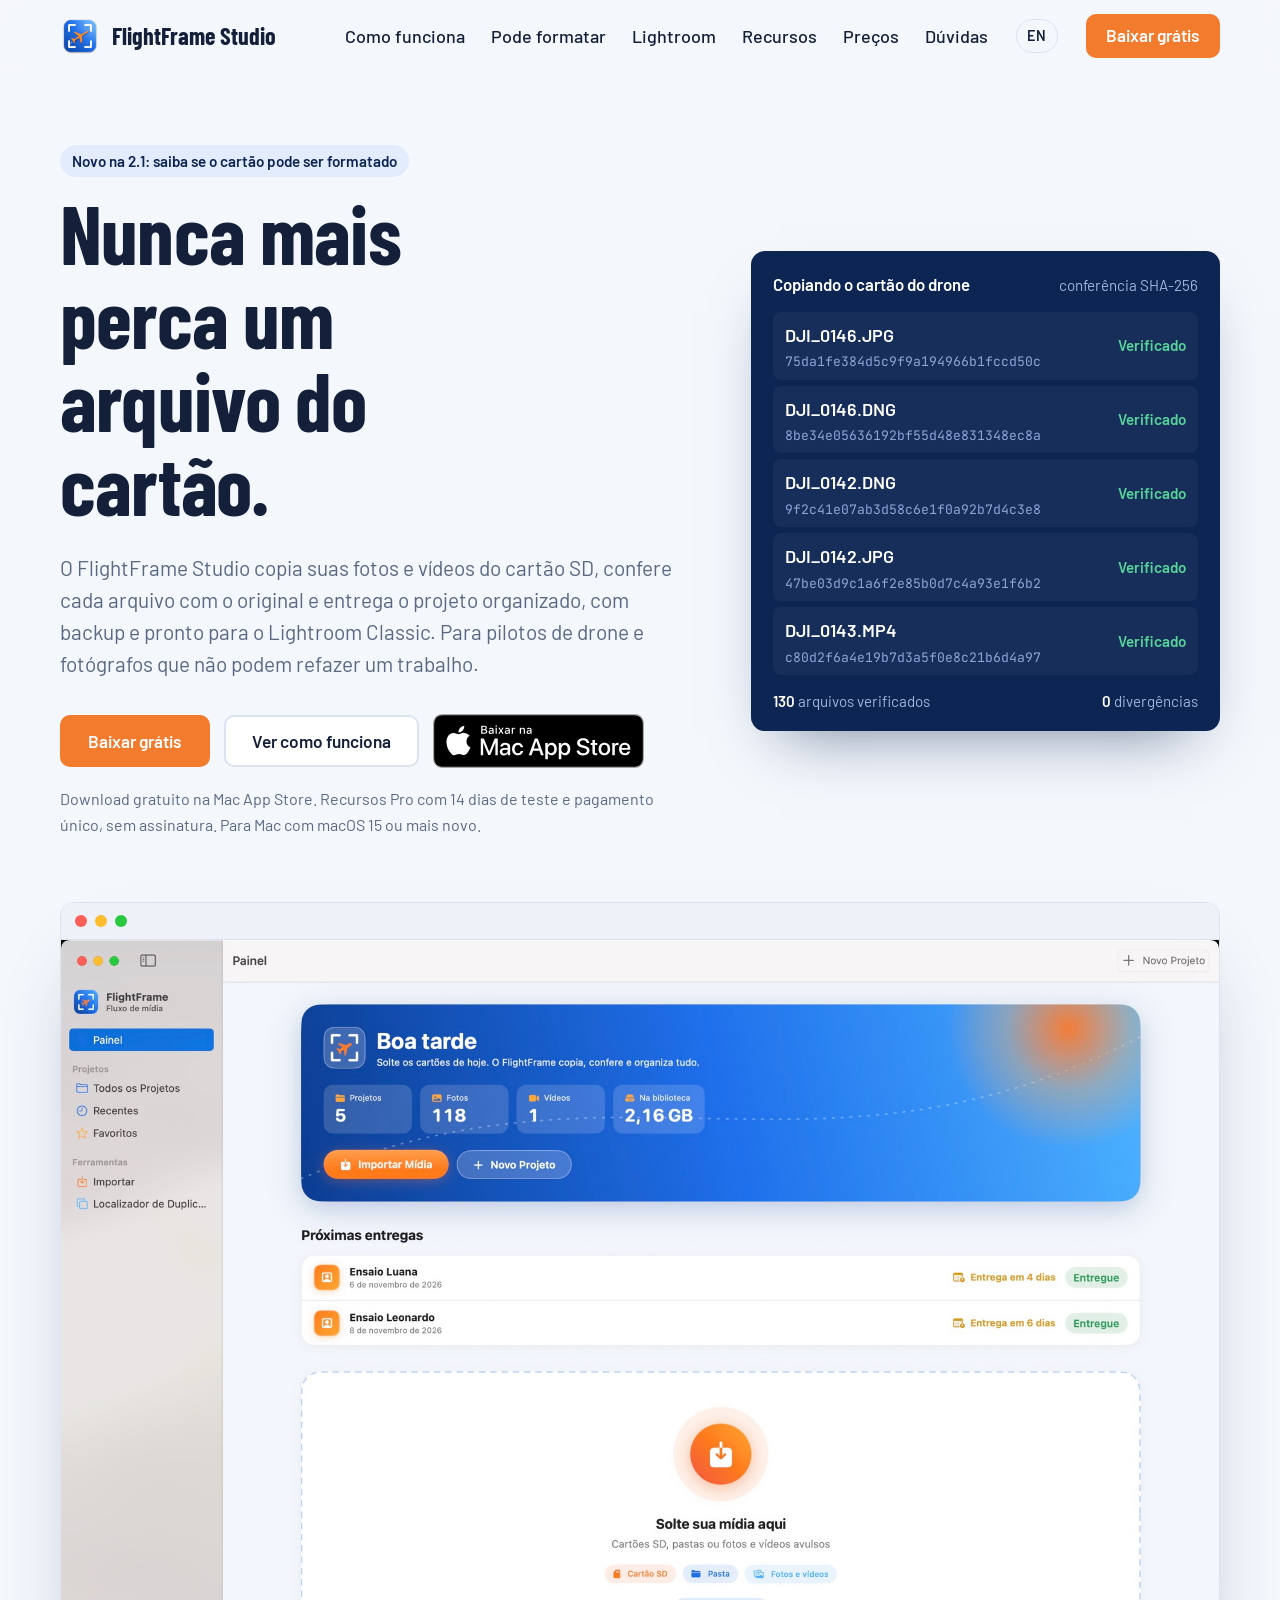
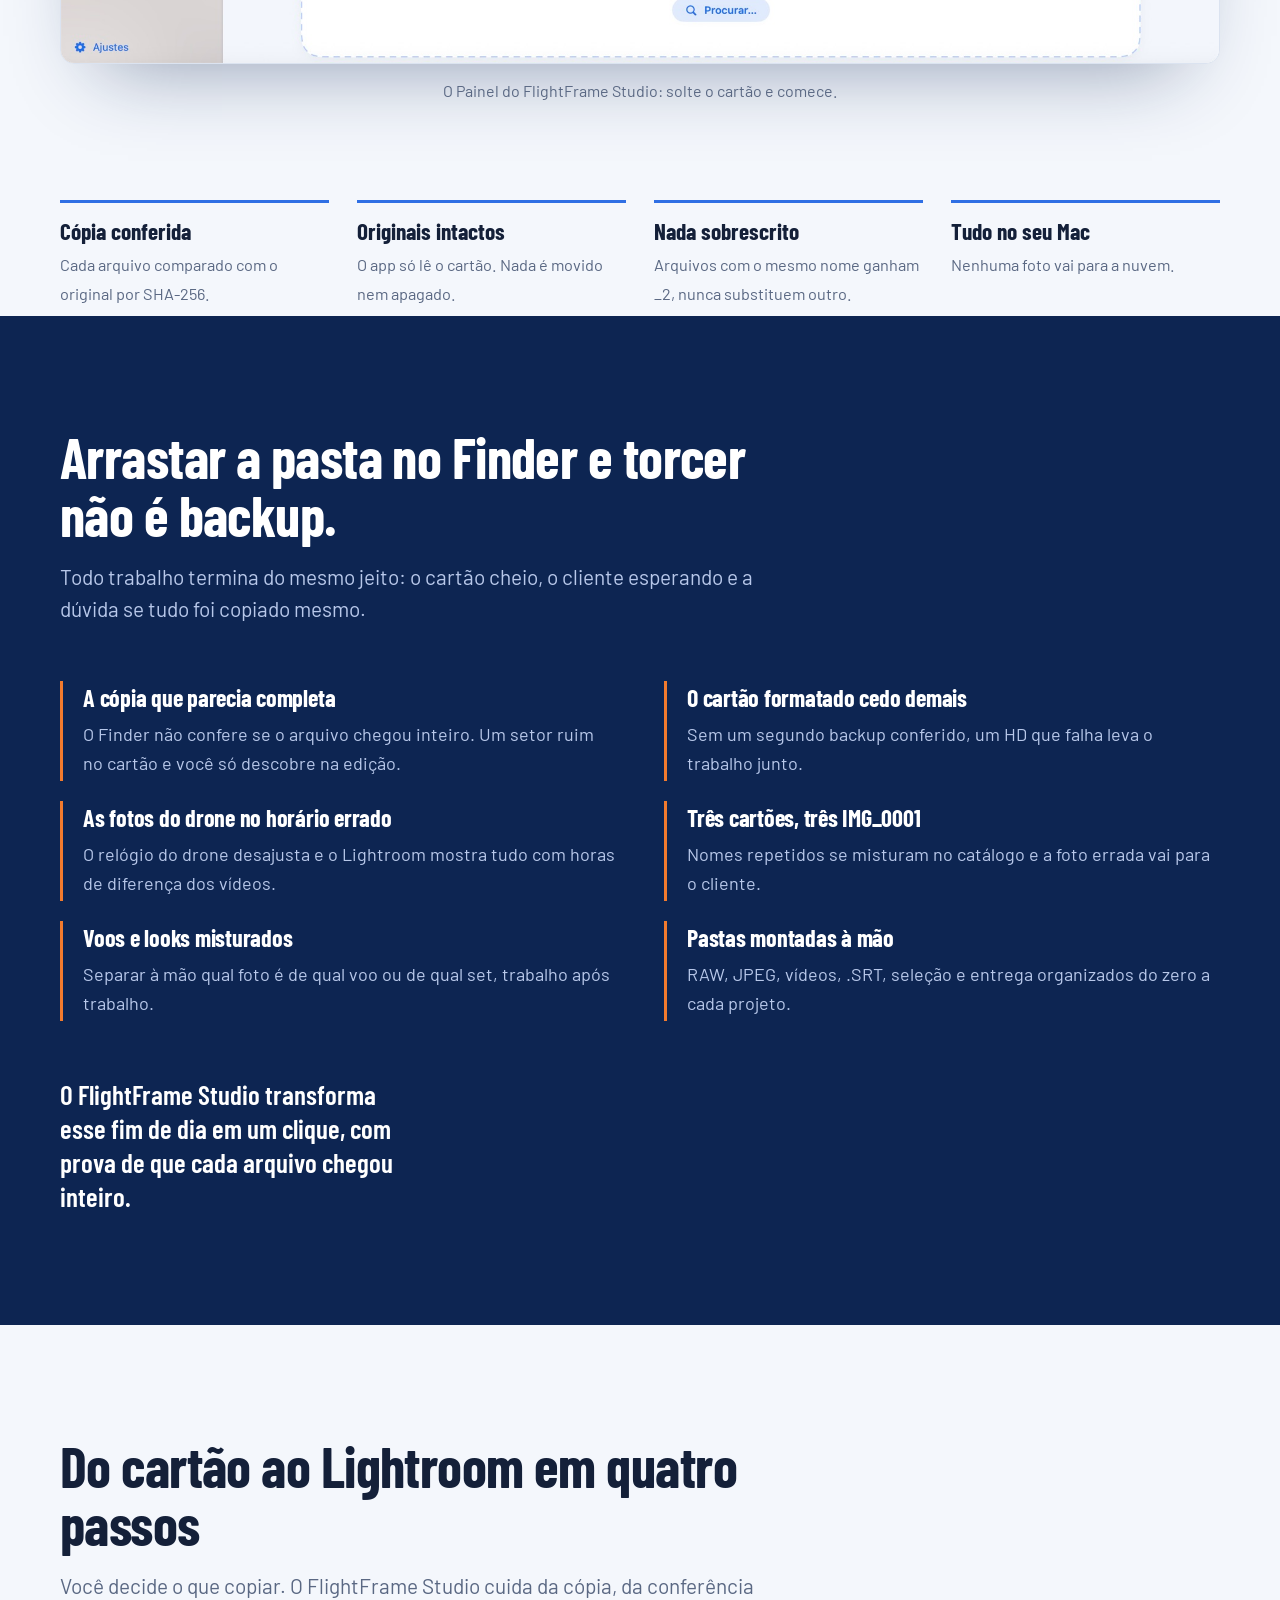
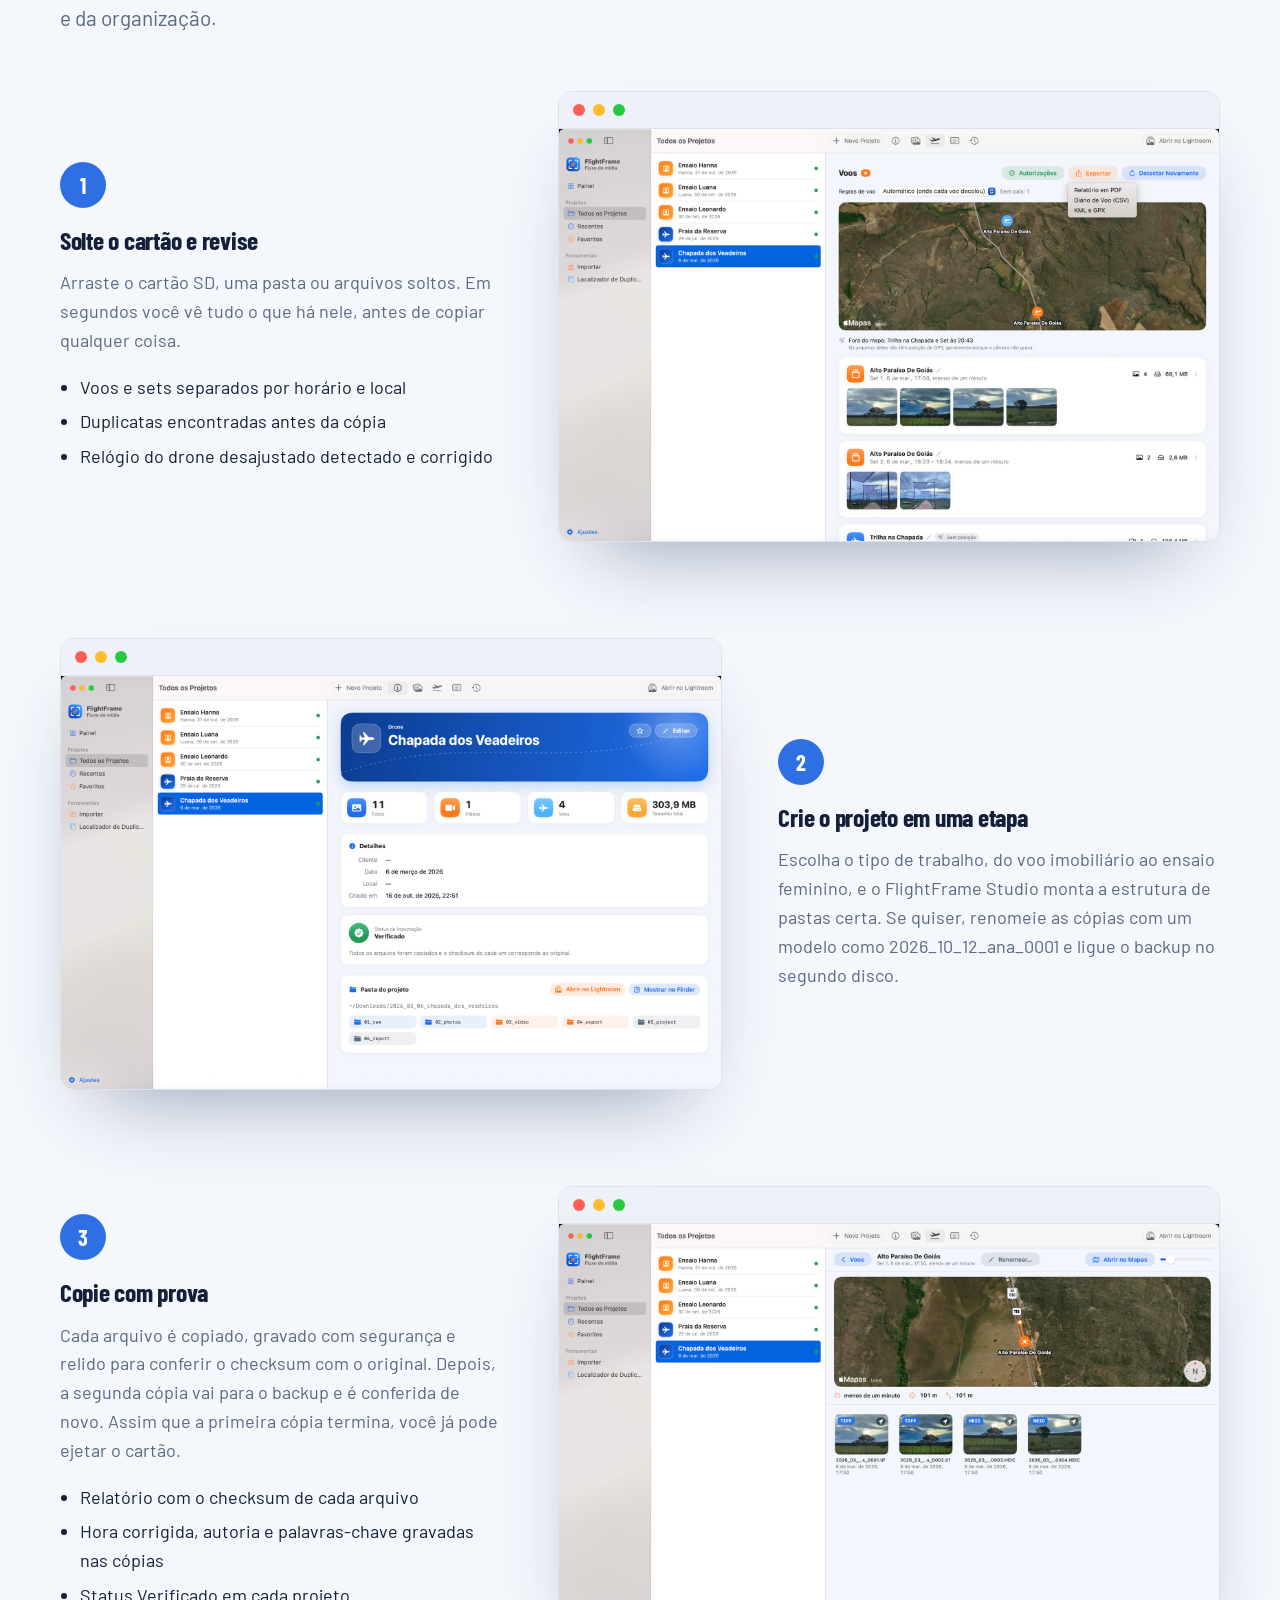
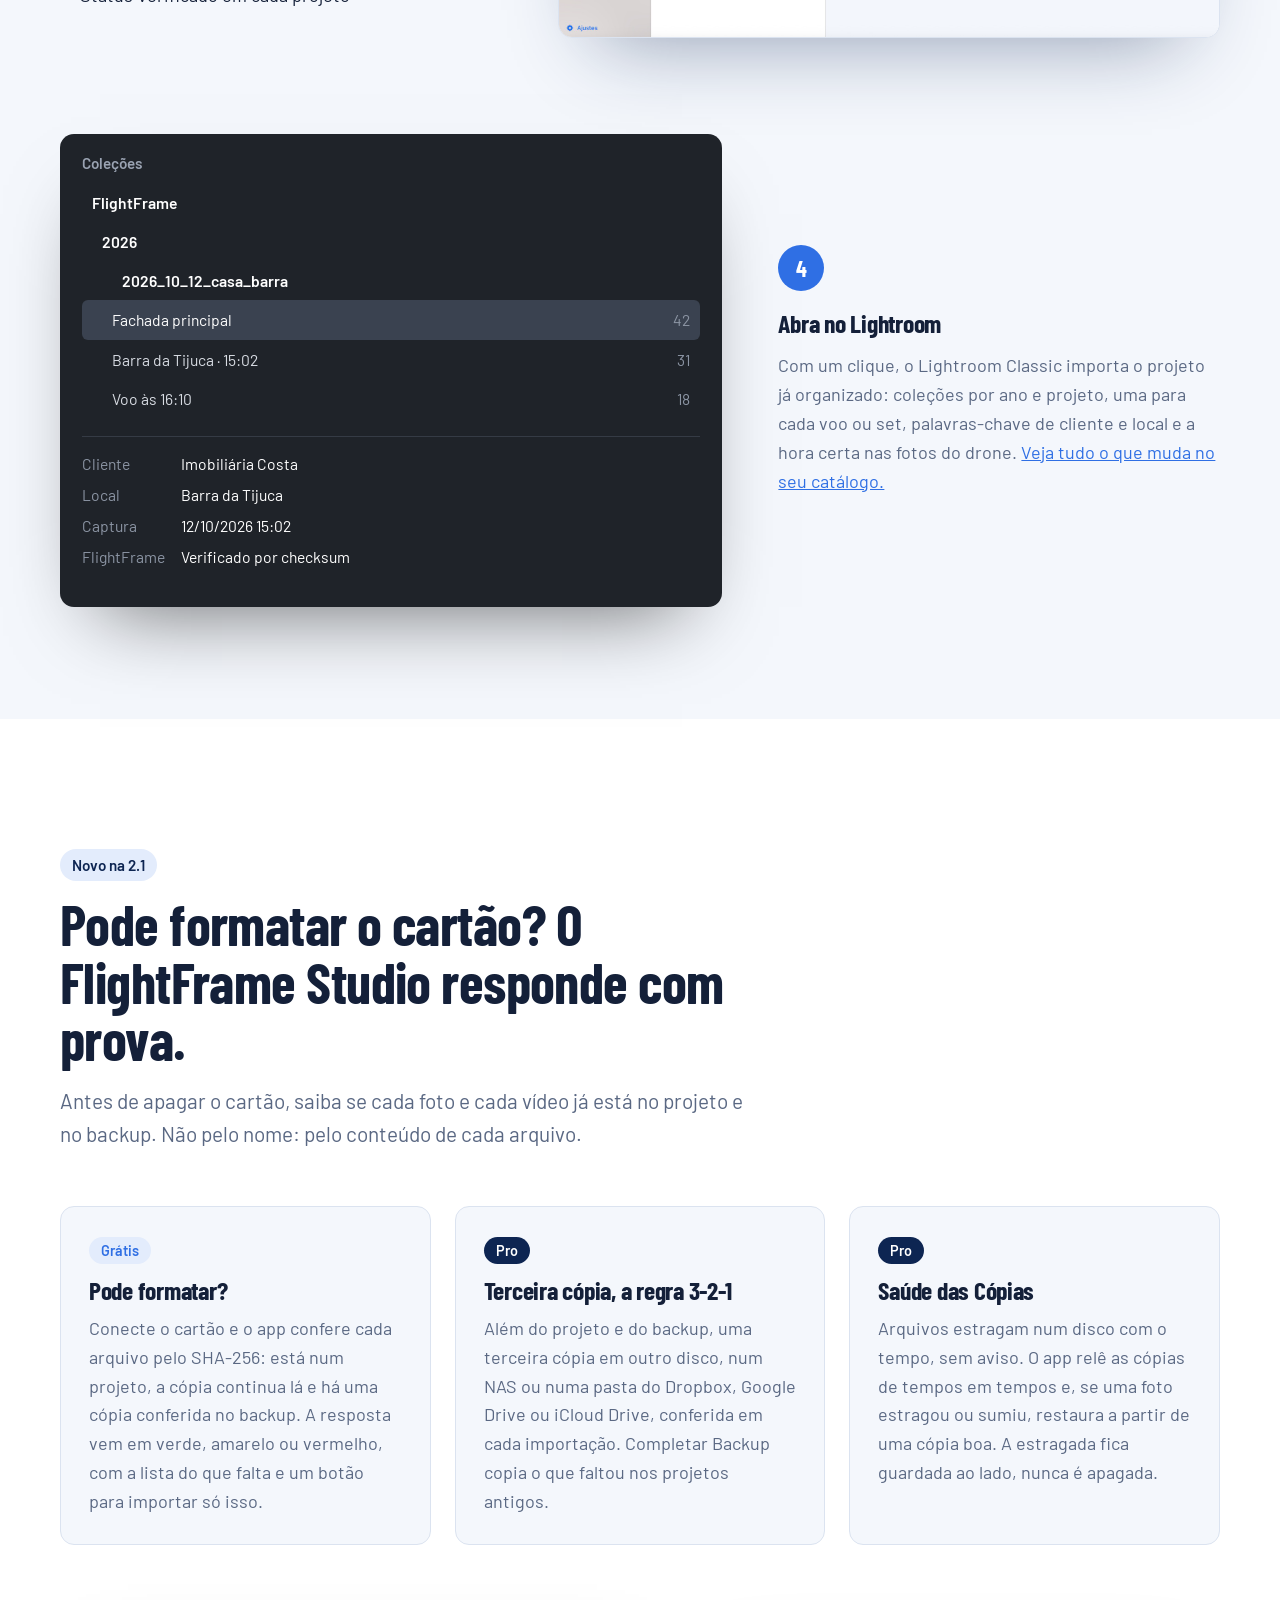
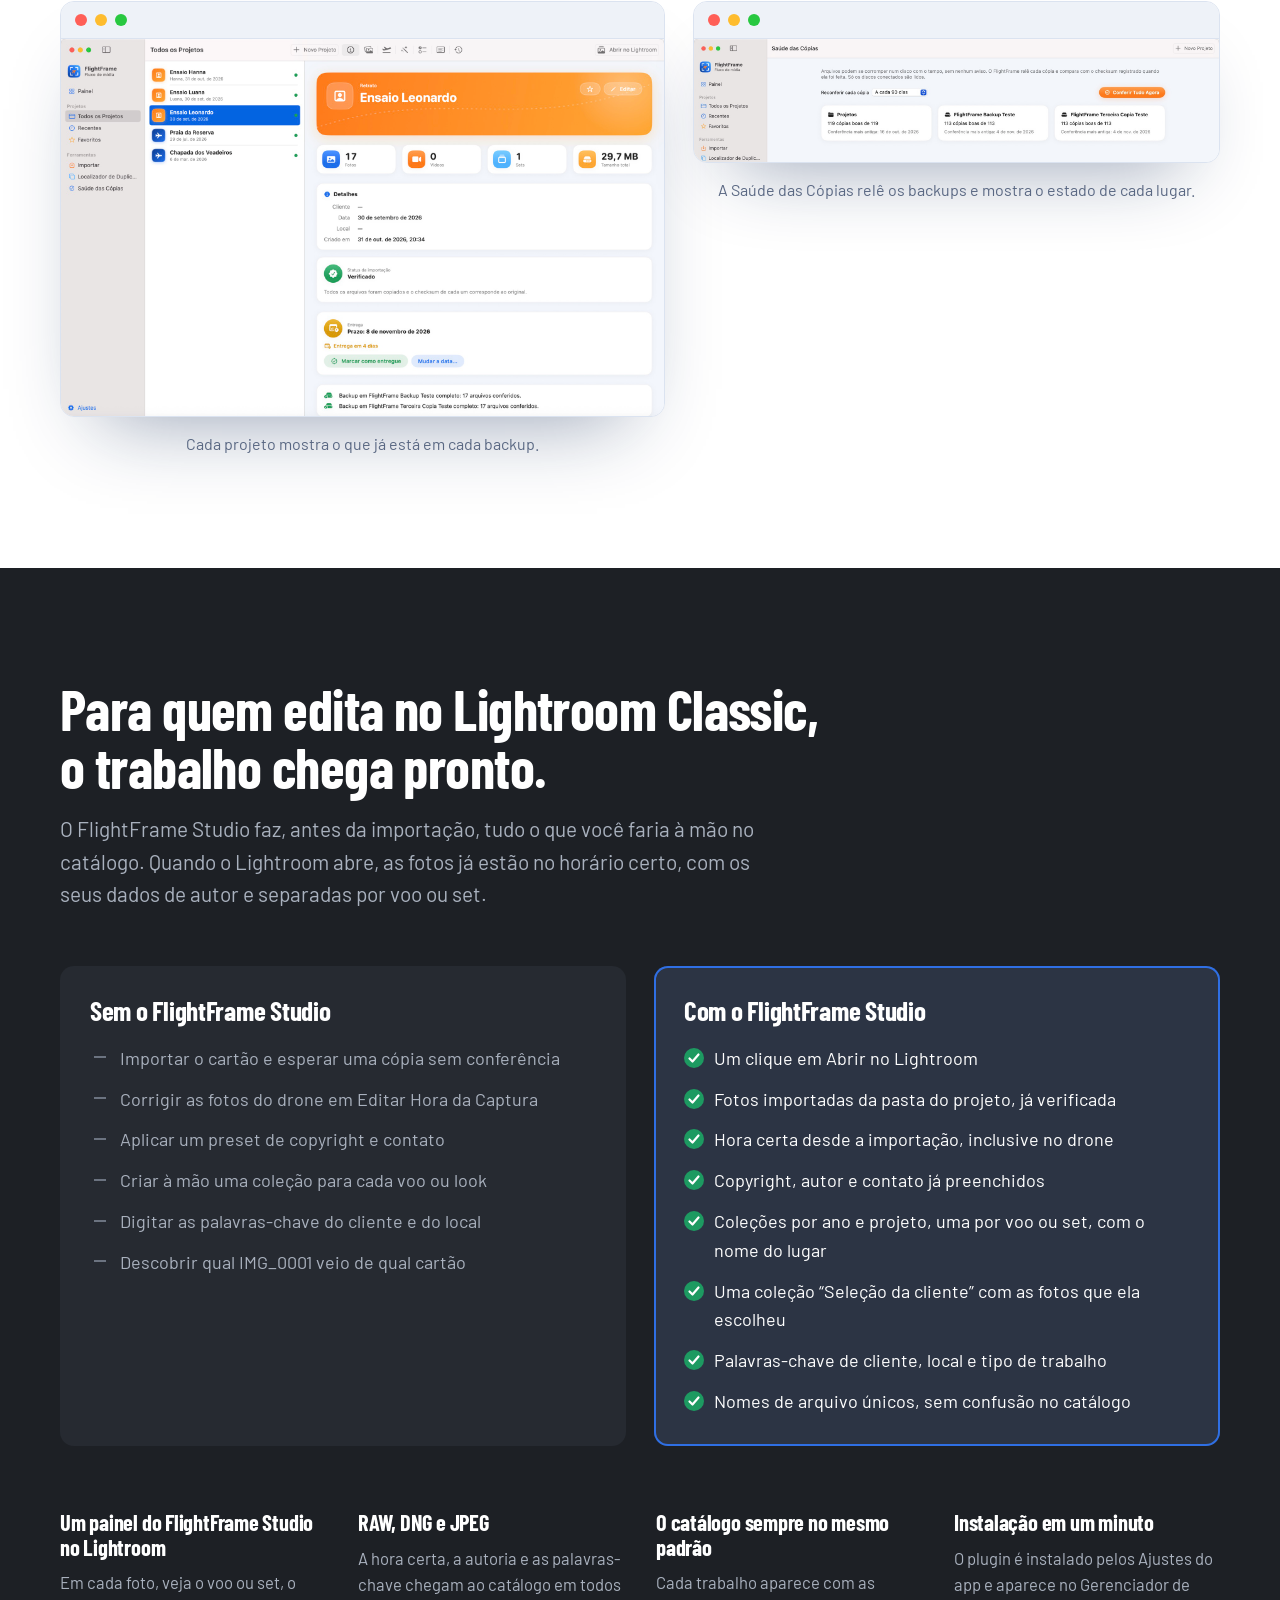
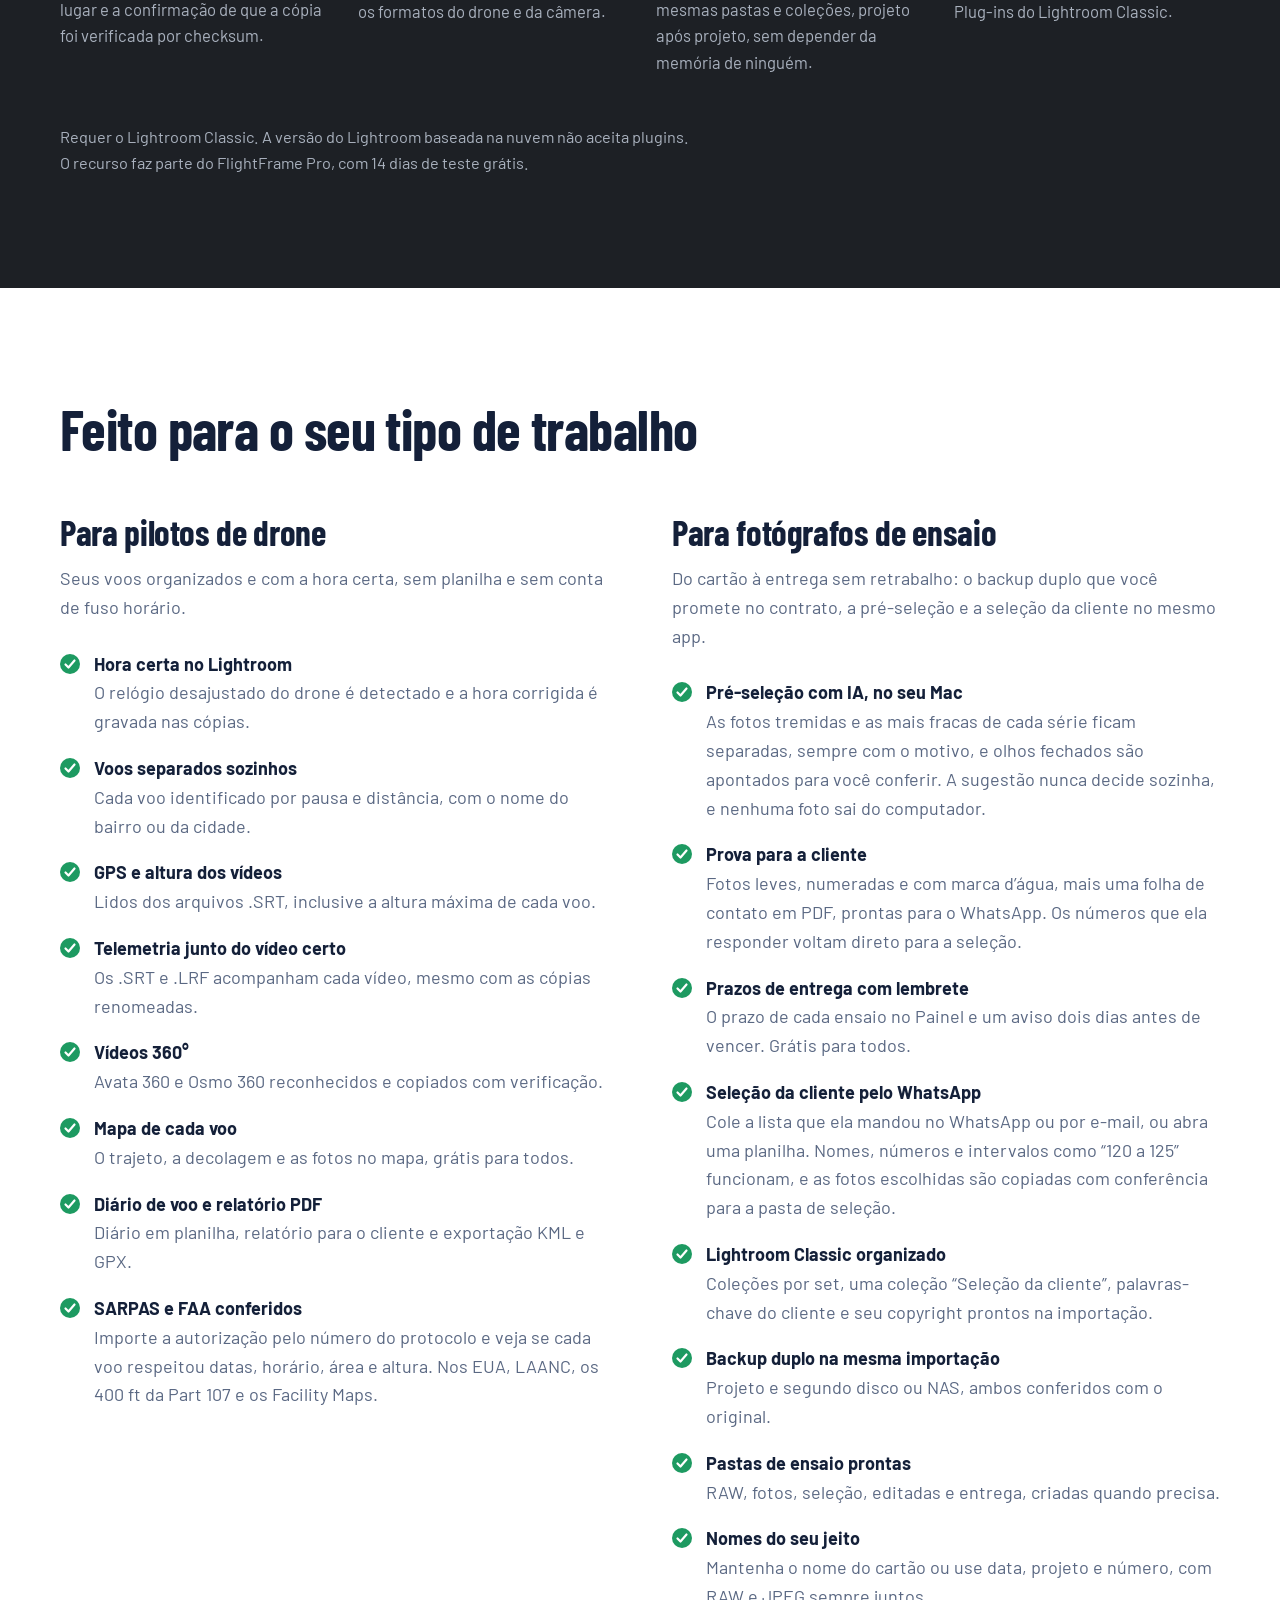
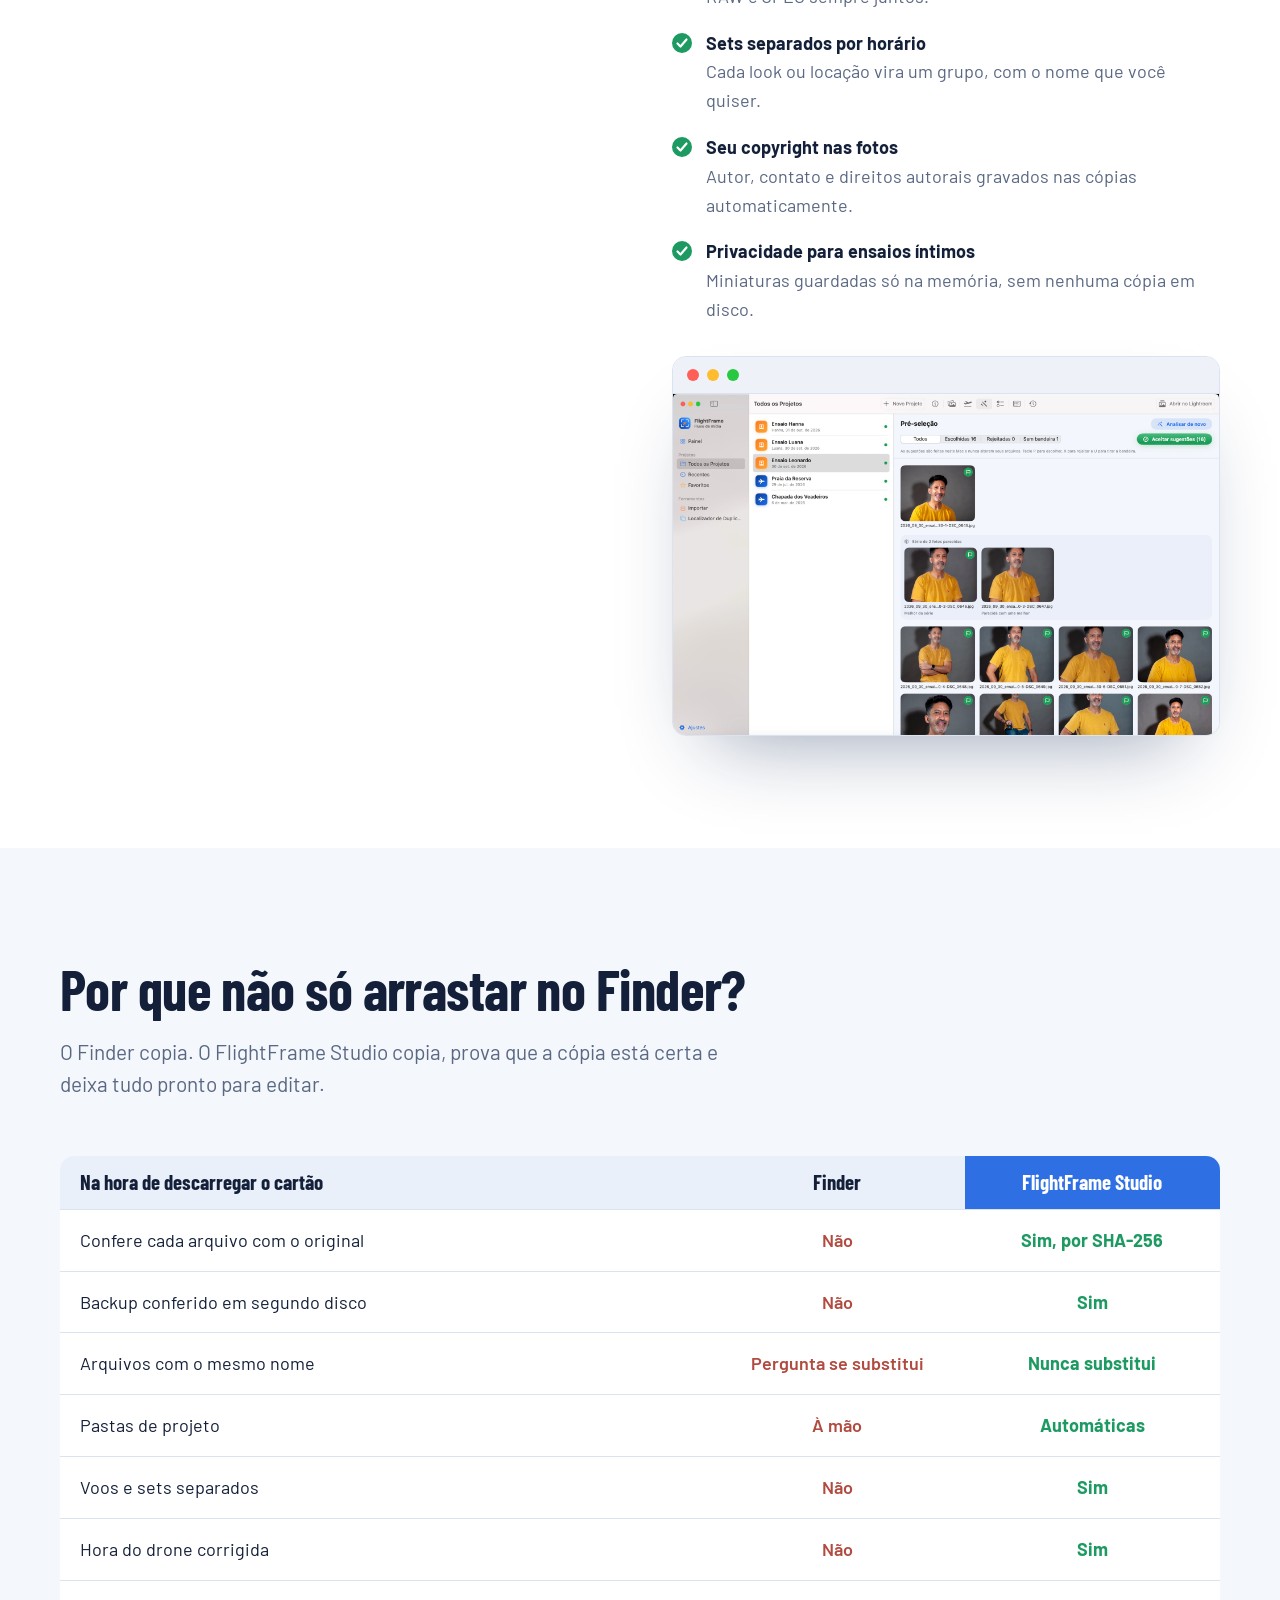
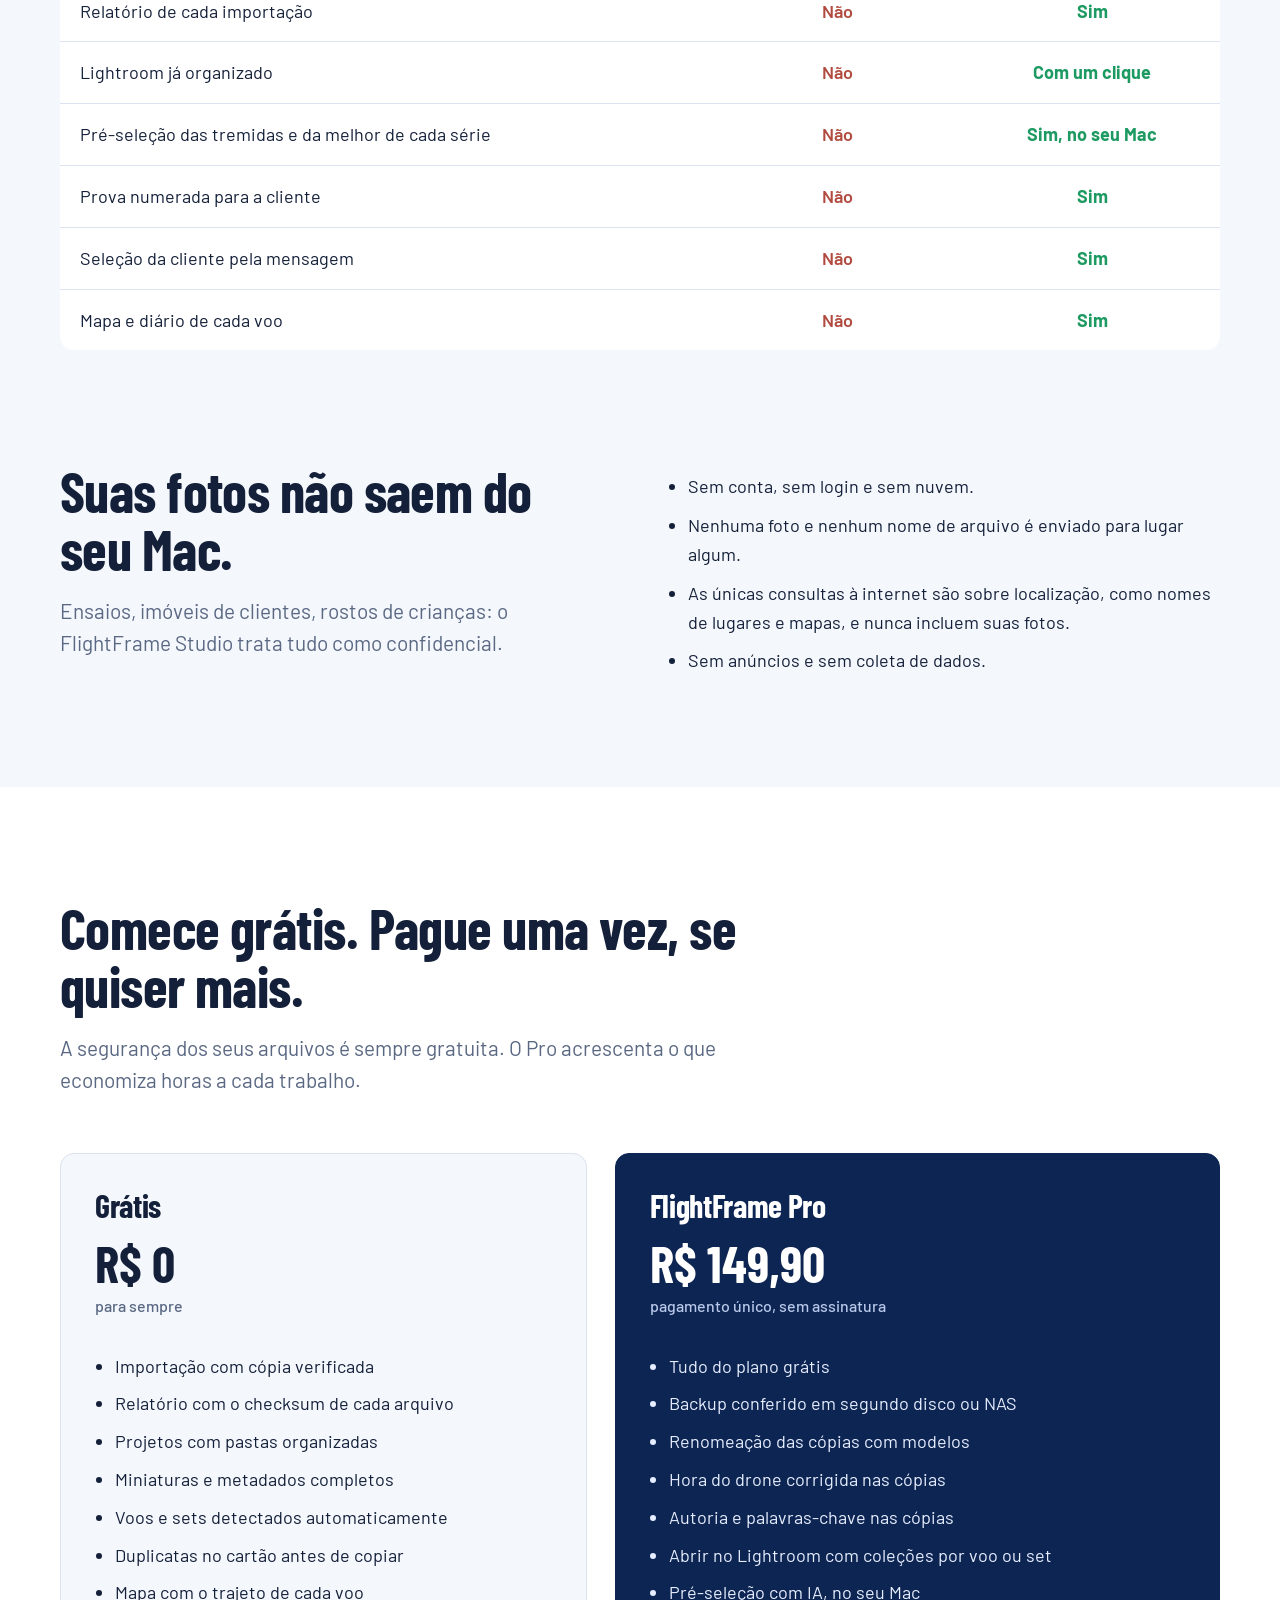
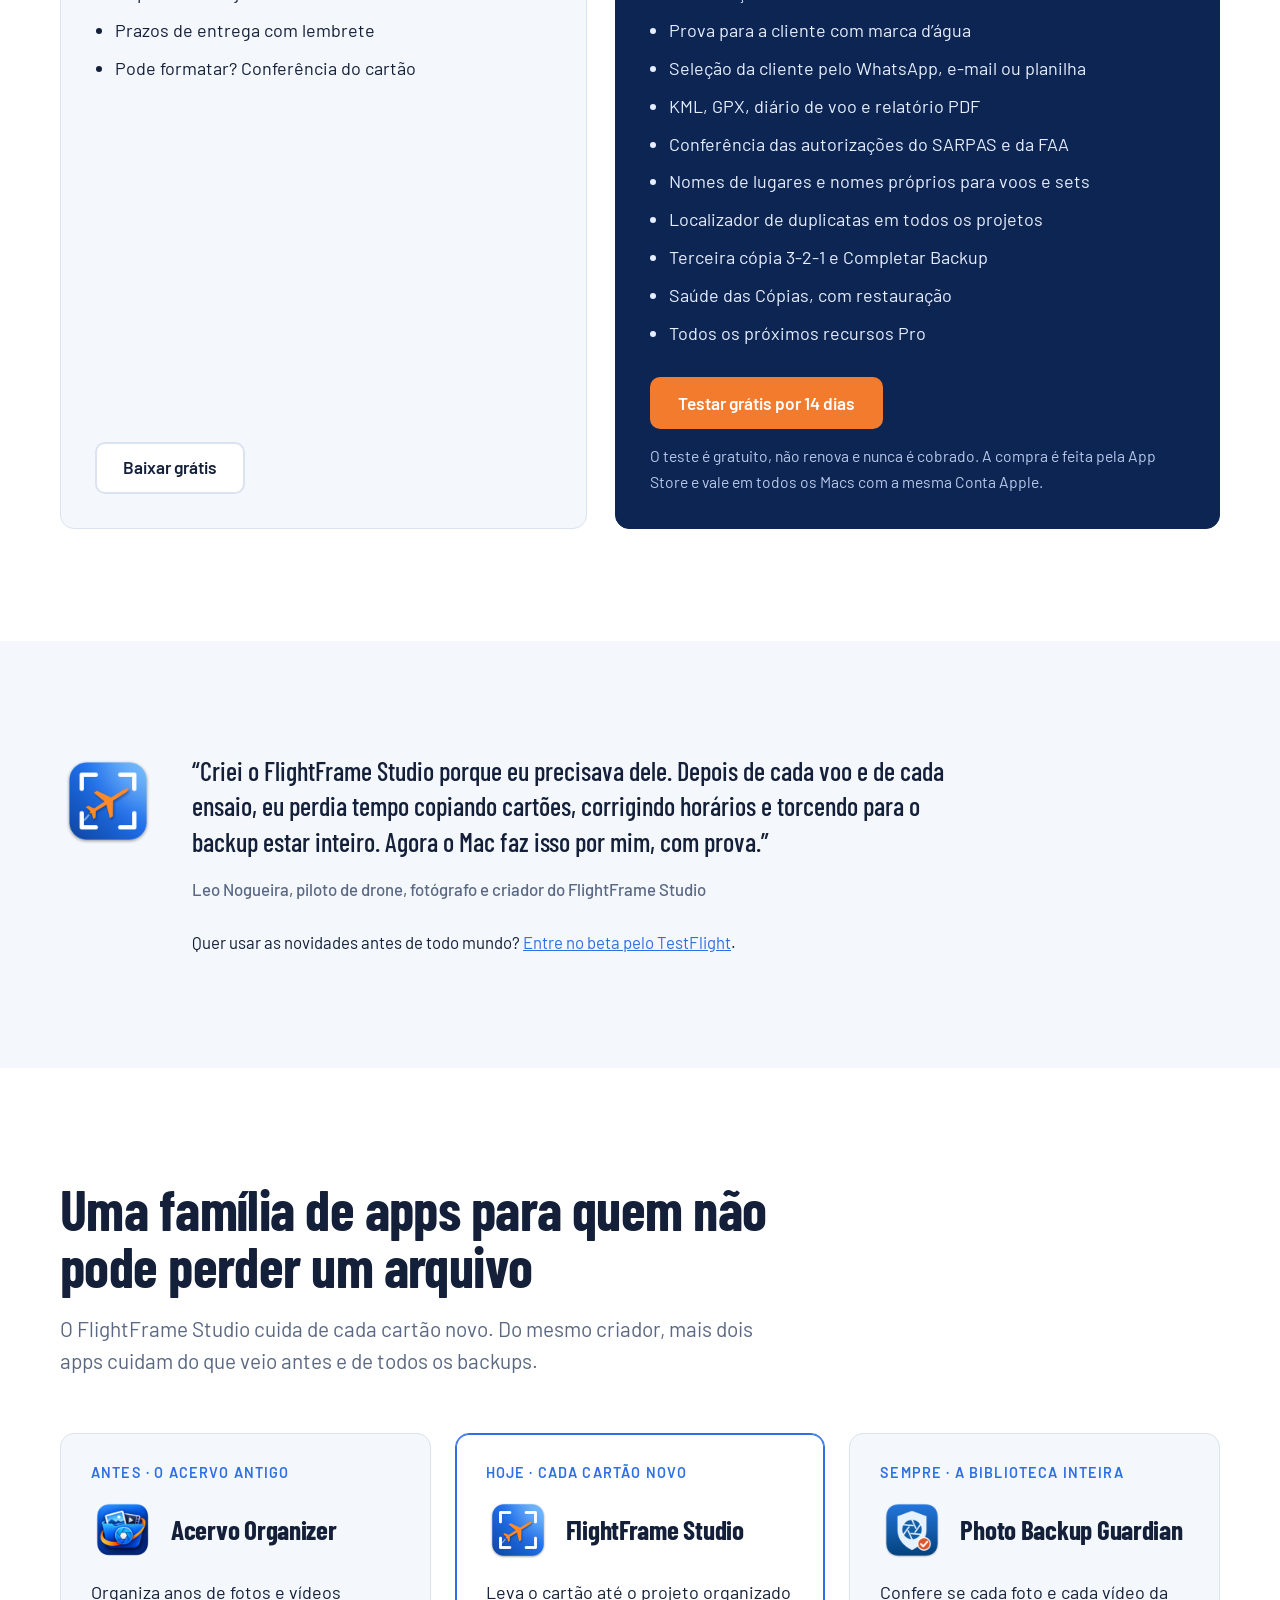
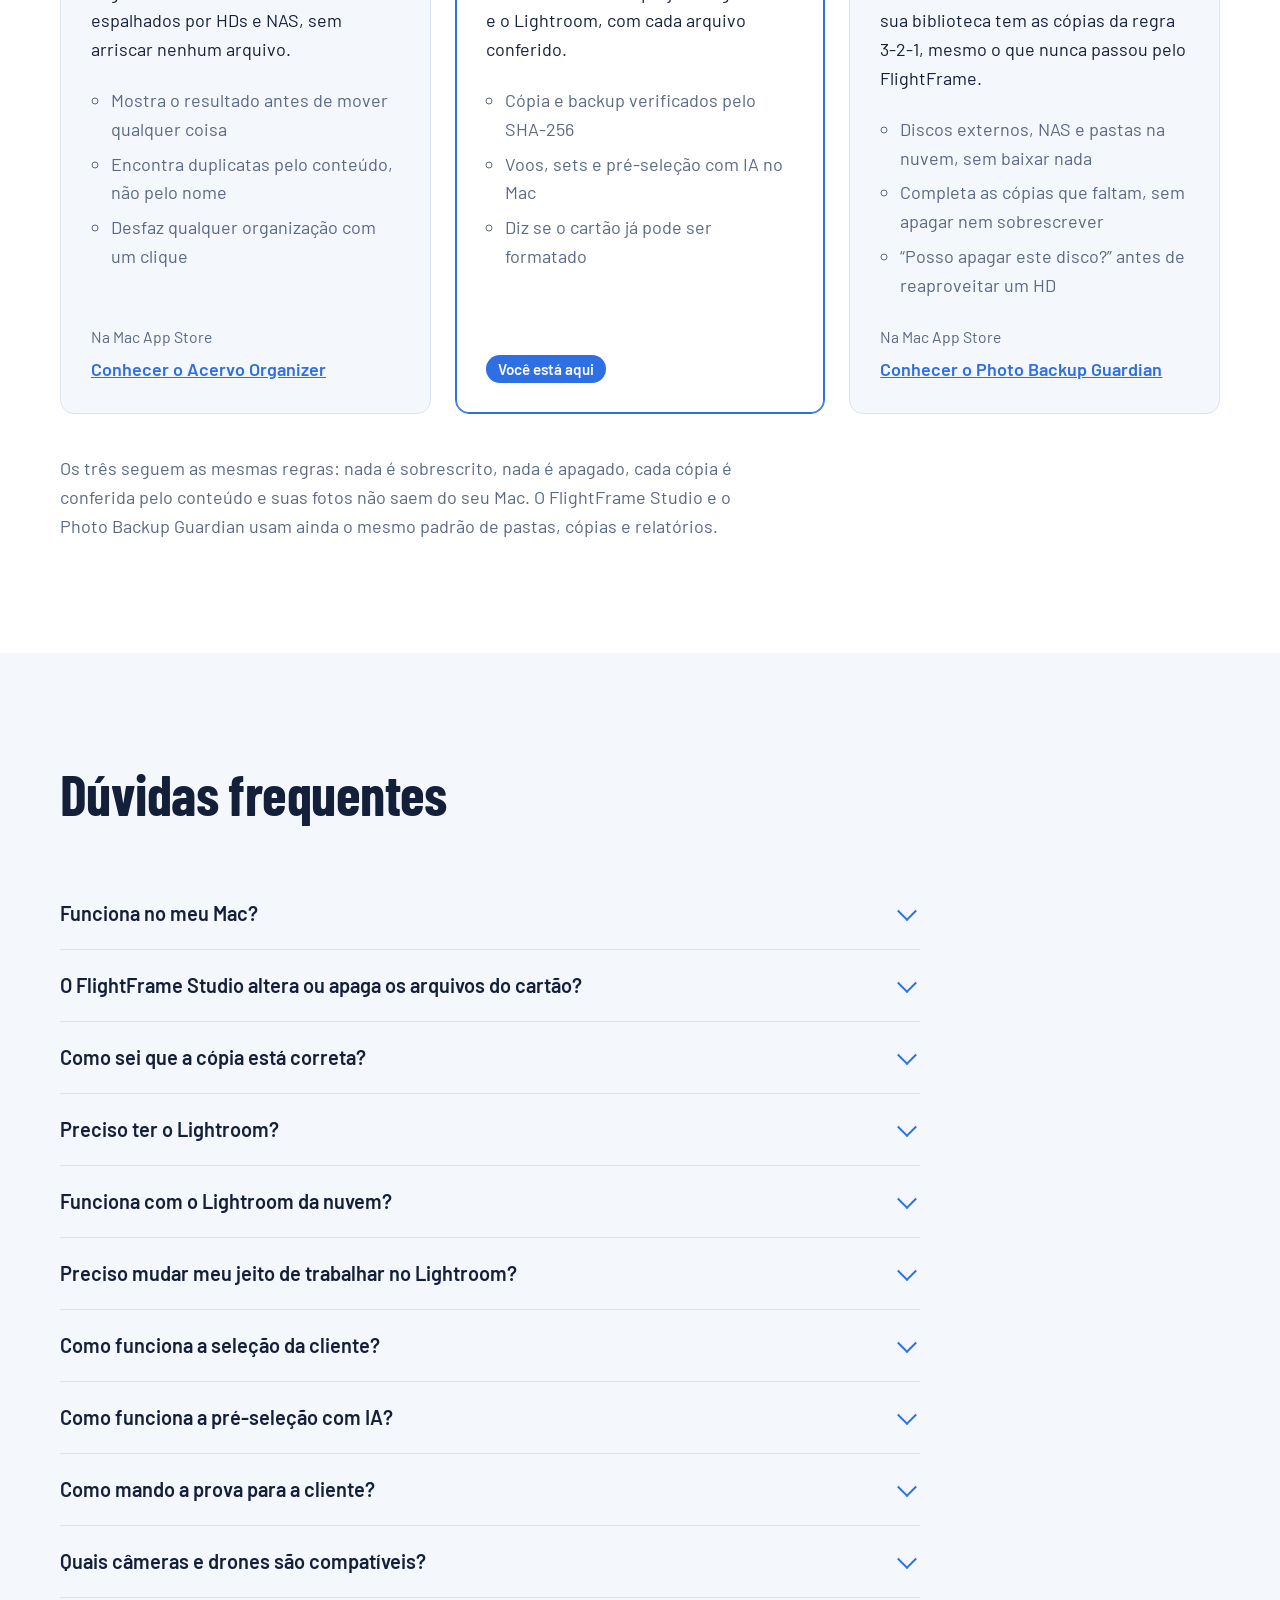
==== commit ee6b5c0b: "Família de apps: Photo Backup Guardian 1.1 (completa as cópias que faltam; conferência pela nuvem no" ====
--- a/index.html
+++ b/index.html
@@ -564,8 +564,8 @@
           </header>
           <p>Confere se cada foto e cada vídeo da sua biblioteca tem as cópias da regra 3-2-1, mesmo o que nunca passou pelo FlightFrame.</p>
           <ul>
-            <li>Discos externos, NAS e pastas na nuvem</li>
-            <li>Cópias “só online” no Google Drive e no OneDrive</li>
+            <li>Discos externos, NAS e pastas na nuvem, sem baixar nada</li>
+            <li>Completa as cópias que faltam, sem apagar nem sobrescrever</li>
             <li>“Posso apagar este disco?” antes de reaproveitar um HD</li>
           </ul>
           <span class="family-status">Na Mac App Store</span>
@@ -600,7 +600,7 @@
         <details><summary>O que acontece se um arquivo estragar no backup?</summary><p>Discos estragam arquivos com o tempo, sem aviso. Com o FlightFrame Pro, a Saúde das Cópias relê as cópias a cada 30, 90 ou 180 dias e compara com o checksum registrado. Se uma cópia estragou ou sumiu, ela é restaurada a partir de uma cópia boa, conferida de novo; a estragada fica ao lado, com “.damaged” no nome, e nunca é apagada.</p></details>
         <details><summary>E se o disco de backup estiver desconectado?</summary><p>A cópia do projeto acontece normalmente, e o FlightFrame Studio avisa que o backup ficou pendente. Depois, um clique refaz só o que faltou.</p></details>
         <details><summary>Por que no Mac o app aparece só como FlightFrame?</summary><p>FlightFrame Studio é o nome na App Store. Depois de instalado, o app aparece com o nome curto, FlightFrame, no Launchpad e na barra de menus.</p></details>
-        <details><summary>Qual a diferença entre o FlightFrame Studio, o Acervo Organizer e o Photo Backup Guardian?</summary><p>Cada um entra num momento do trabalho. O FlightFrame Studio recebe cada cartão novo: copia com conferência, organiza o projeto, faz o backup e a terceira cópia, diz se o cartão já pode ser formatado e reconfere as cópias que ele mesmo fez. O <a href="https://acervoorganizer.ravendronevideos.com.br">Acervo Organizer</a> arruma o que já está nos seus HDs e no NAS, de antes do FlightFrame. O <a href="https://photobackupguardian.app">Photo Backup Guardian</a> vigia a biblioteca inteira, inclusive o que nunca passou pelo FlightFrame, em todos os discos e pastas na nuvem, com as cópias só online do Google Drive e do OneDrive, e avisa quando falta uma cópia da regra 3-2-1. Você pode usar só um ou os três juntos.</p></details>
+        <details><summary>Qual a diferença entre o FlightFrame Studio, o Acervo Organizer e o Photo Backup Guardian?</summary><p>Cada um entra num momento do trabalho. O FlightFrame Studio recebe cada cartão novo: copia com conferência, organiza o projeto, faz o backup e a terceira cópia, diz se o cartão já pode ser formatado e reconfere as cópias que ele mesmo fez. O <a href="https://acervoorganizer.ravendronevideos.com.br">Acervo Organizer</a> arruma o que já está nos seus HDs e no NAS, de antes do FlightFrame. O <a href="https://photobackupguardian.app">Photo Backup Guardian</a> vigia a biblioteca inteira, inclusive o que nunca passou pelo FlightFrame, em todos os discos e pastas na nuvem, confere as cópias só online do OneDrive, do Dropbox e do Backblaze B2 sem baixar nada, avisa quando falta uma cópia da regra 3-2-1 e, se você ligar as cópias automáticas, completa as que faltam. Você pode usar só um ou os três juntos.</p></details>
         <details><summary>Tem versão para Windows?</summary><p>Não. O FlightFrame Studio é um app nativo para Mac.</p></details>
       </div>
     </div>
